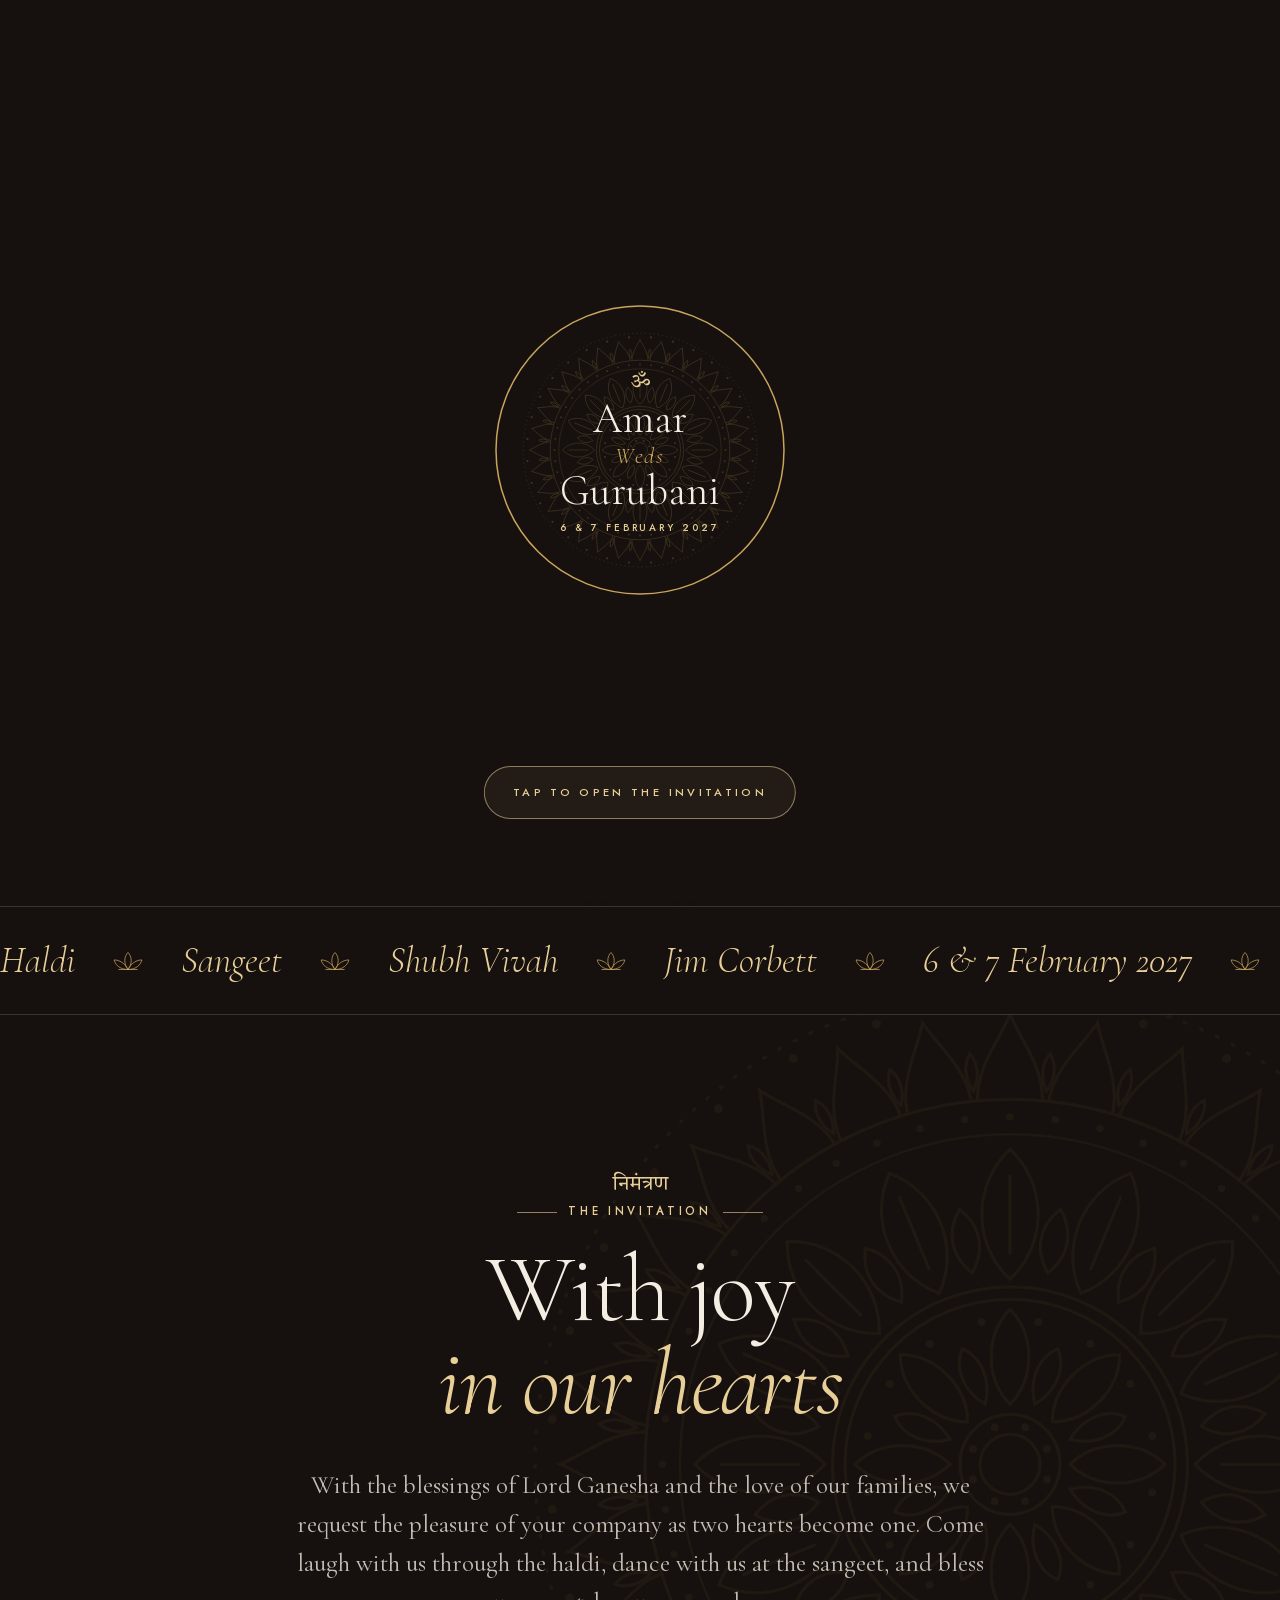
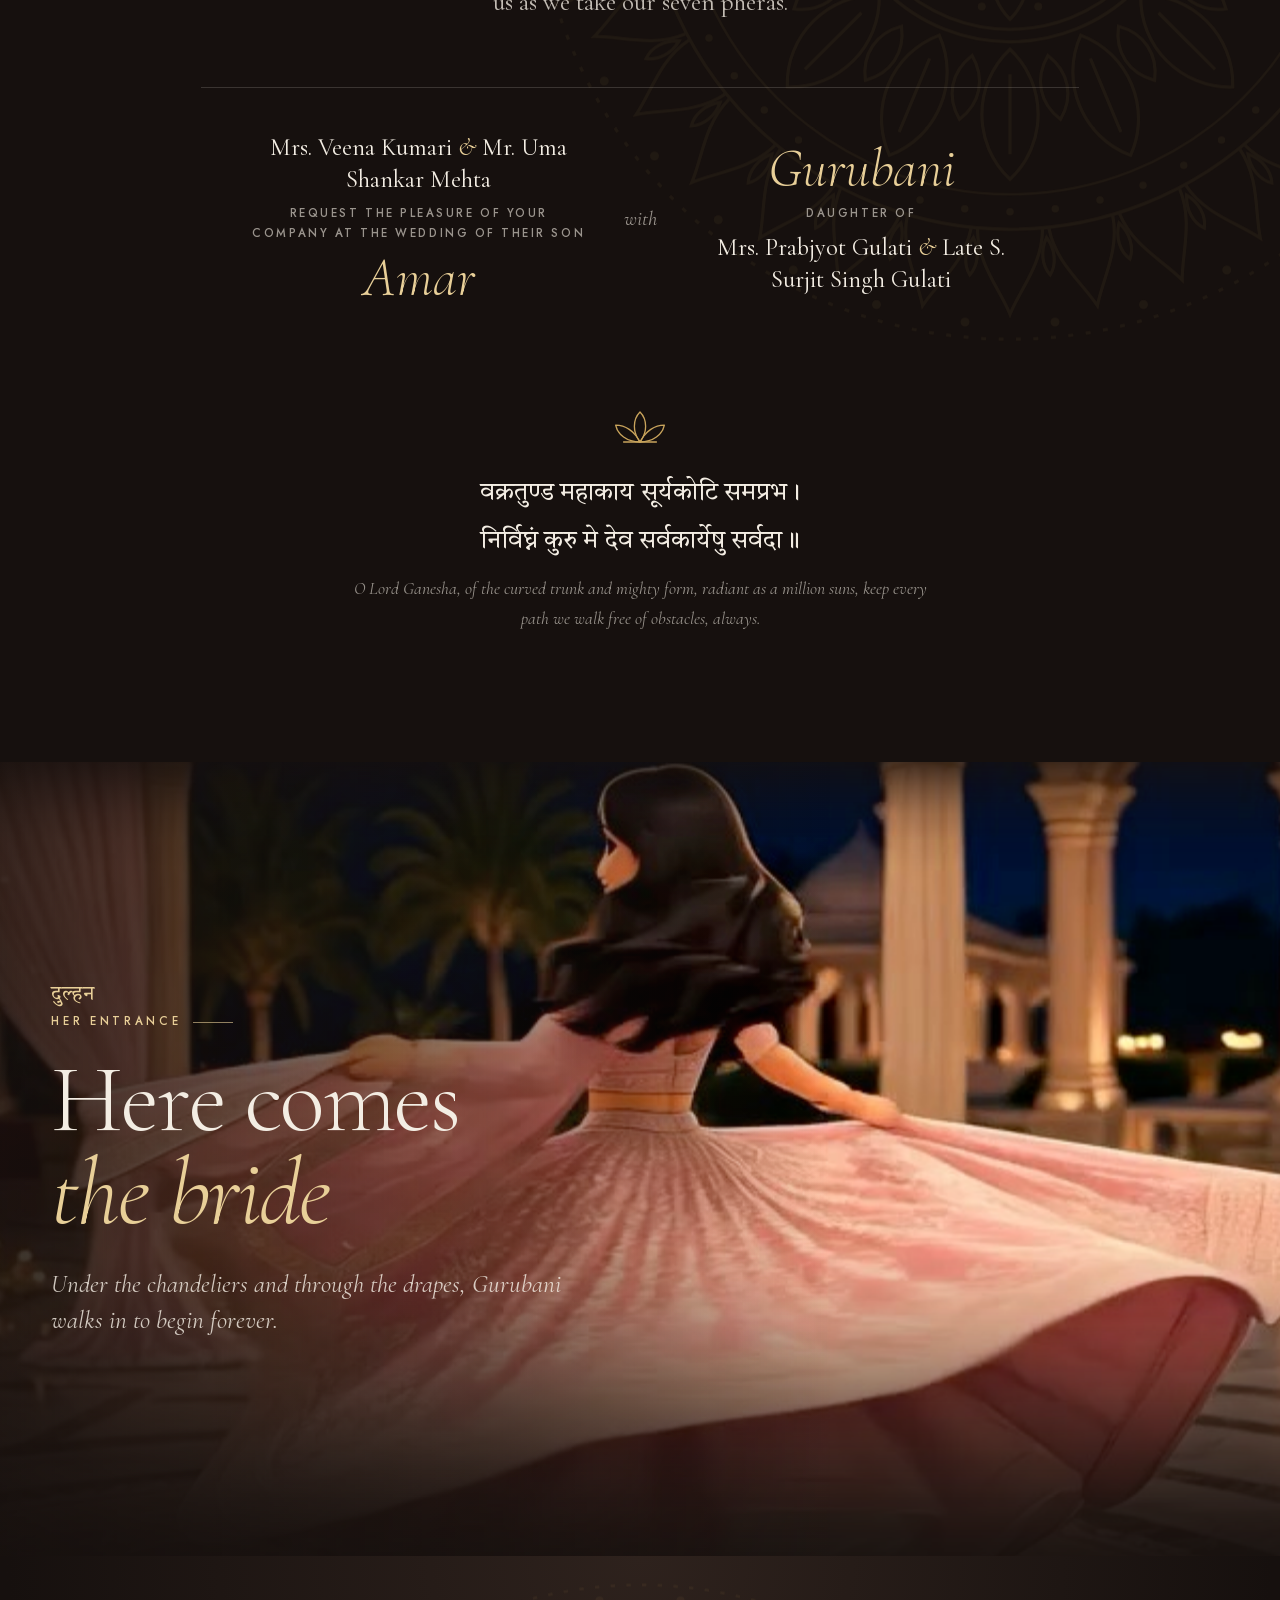
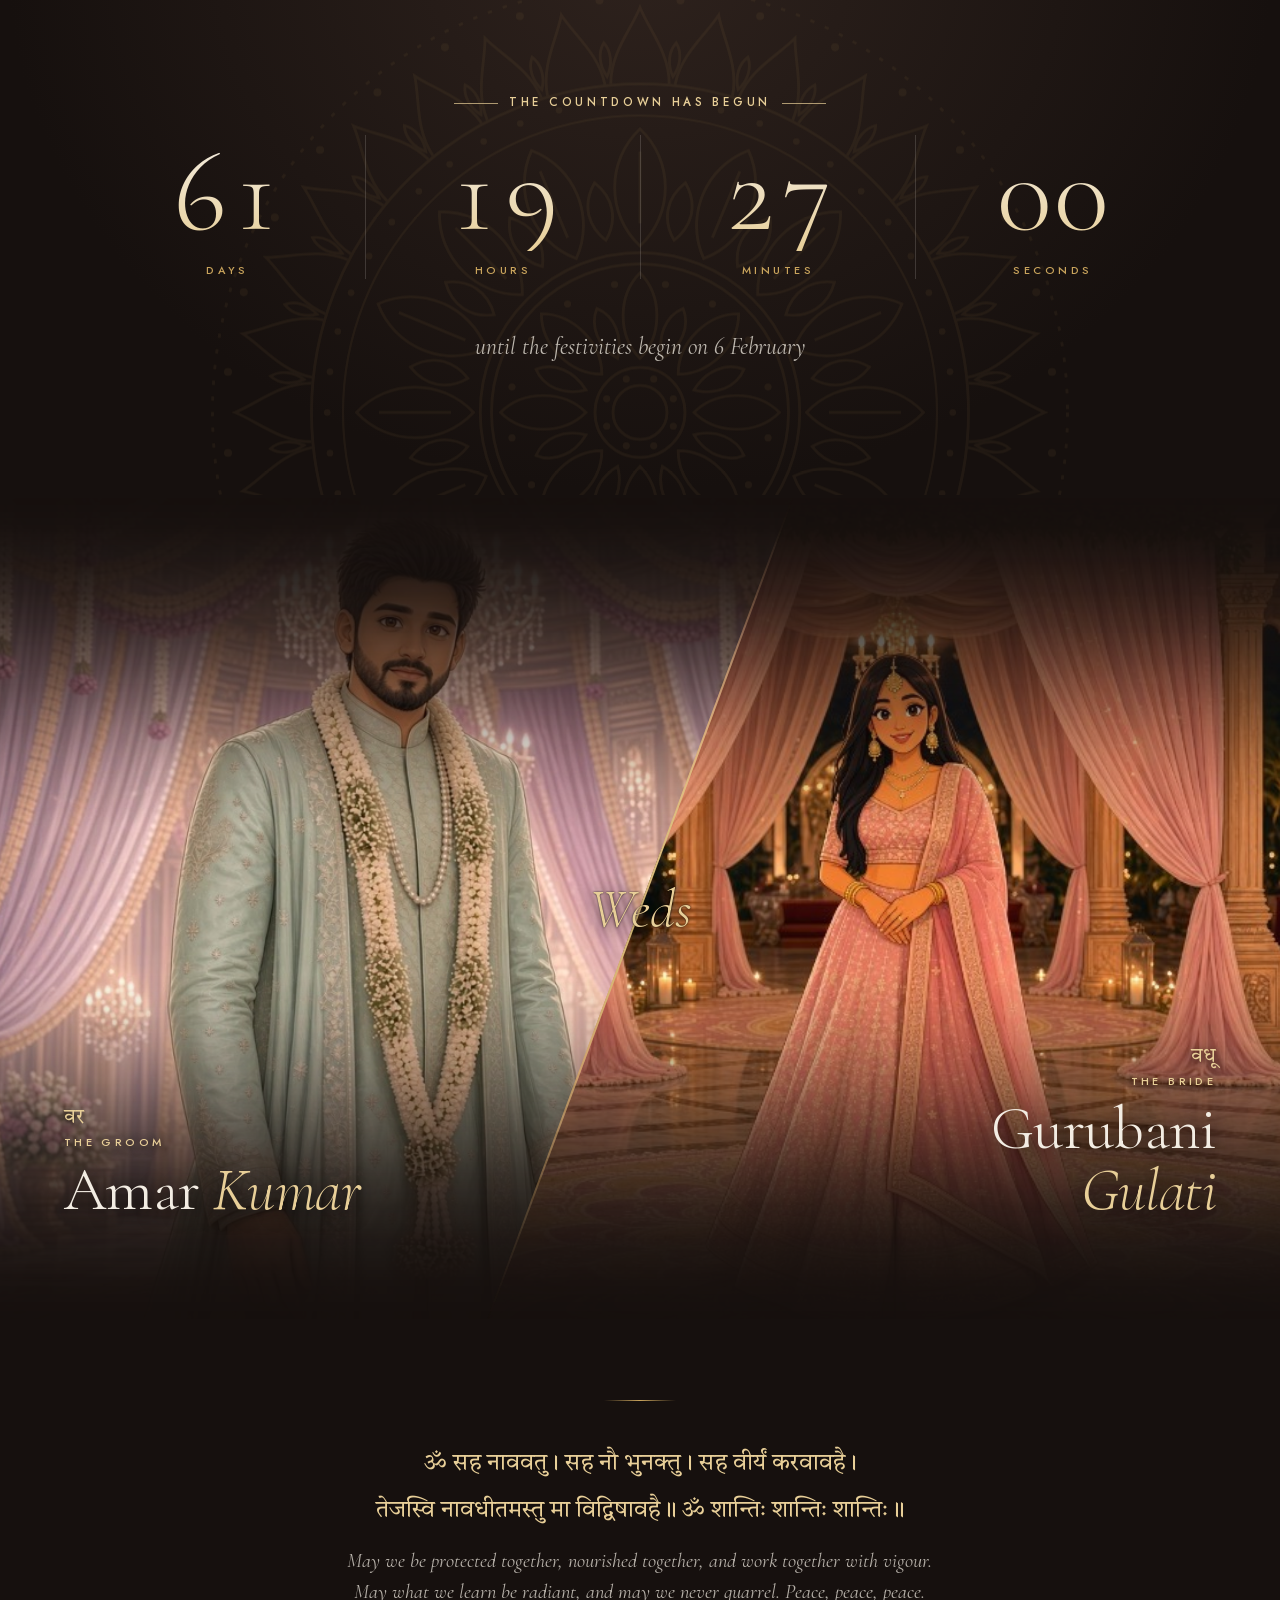
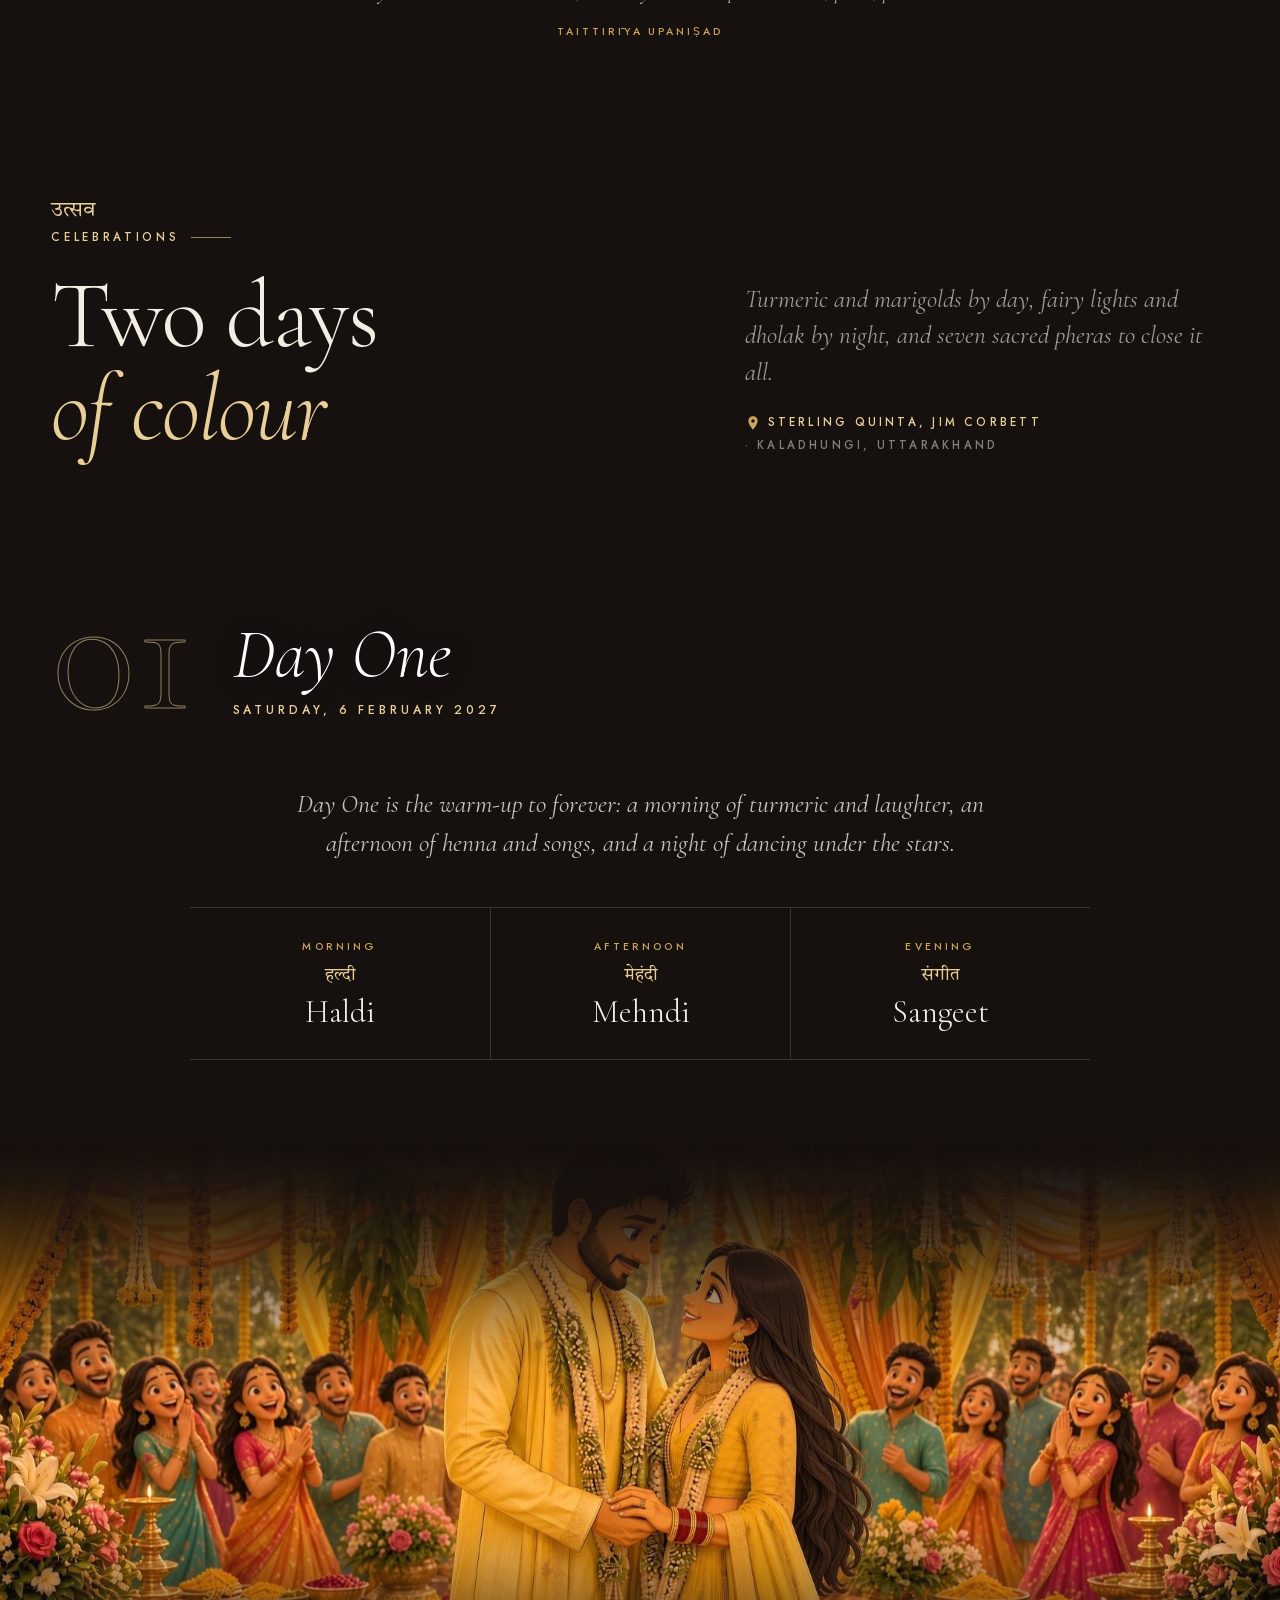
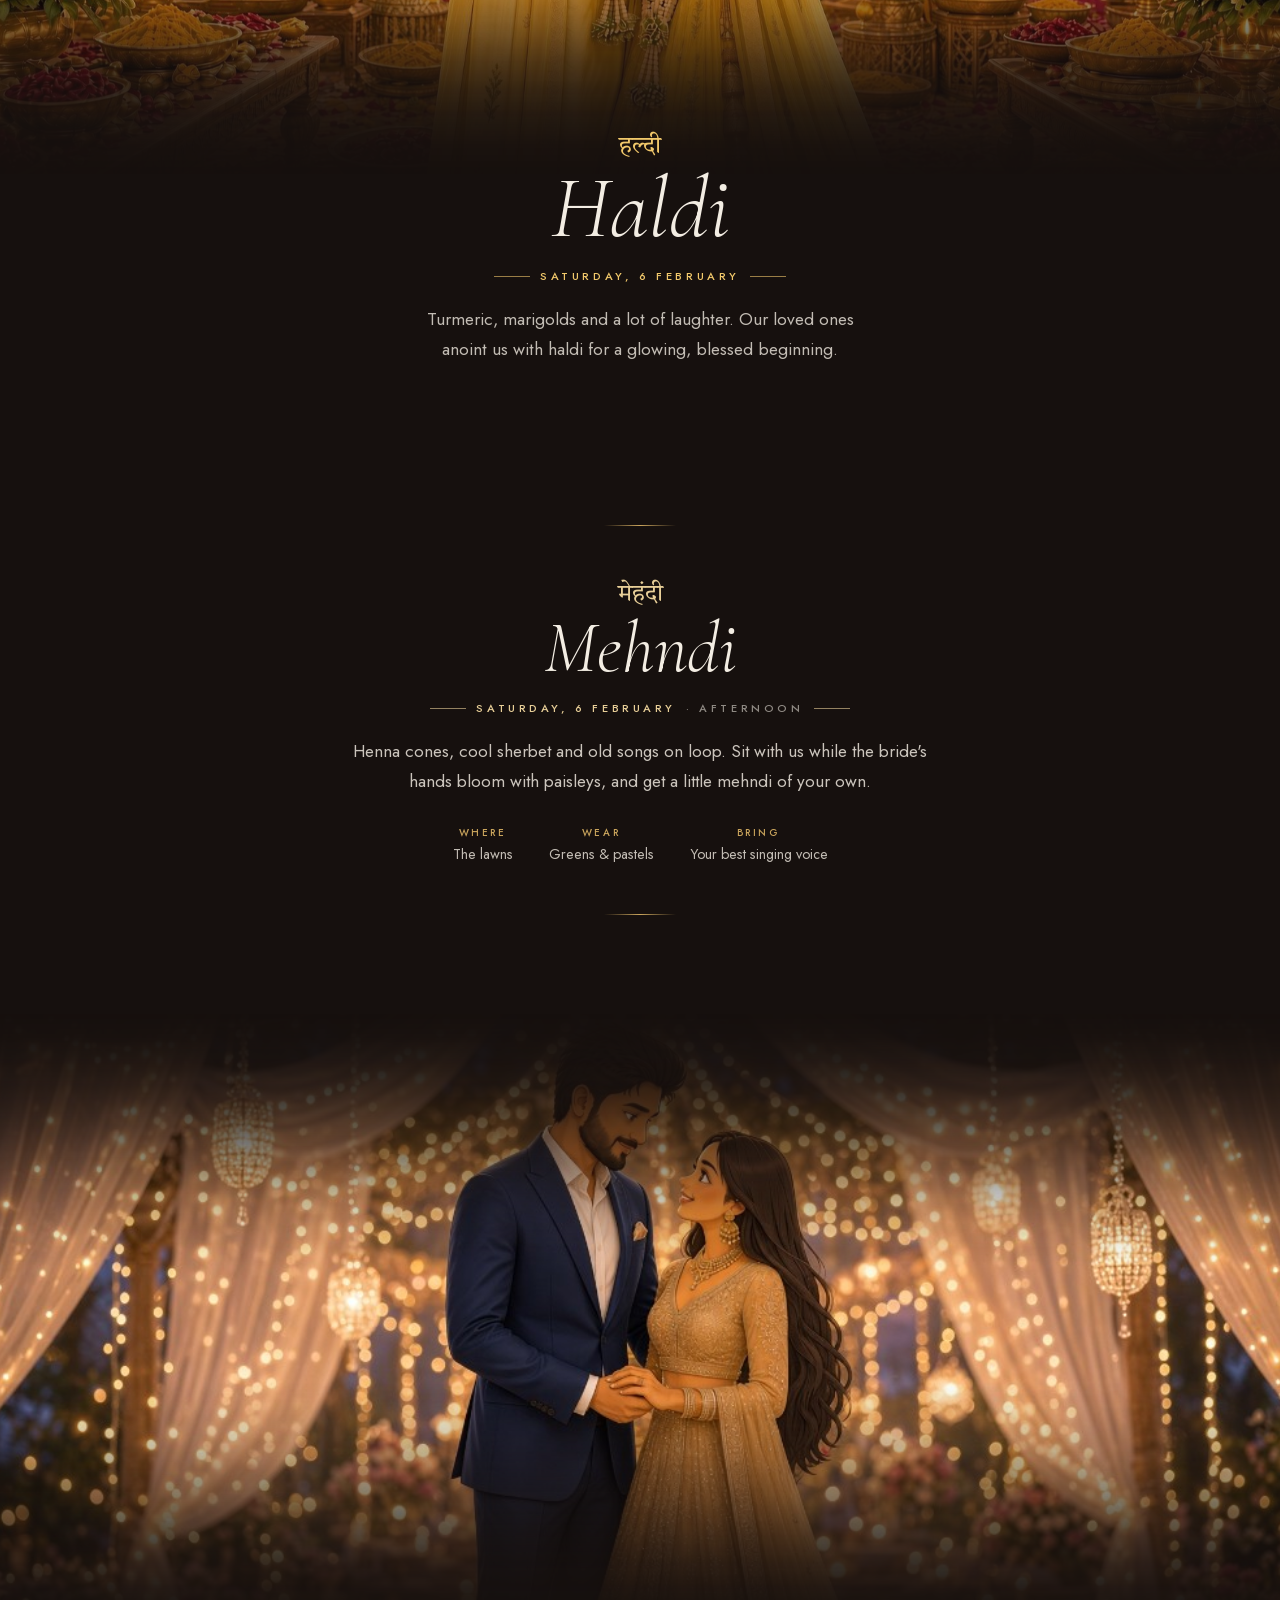
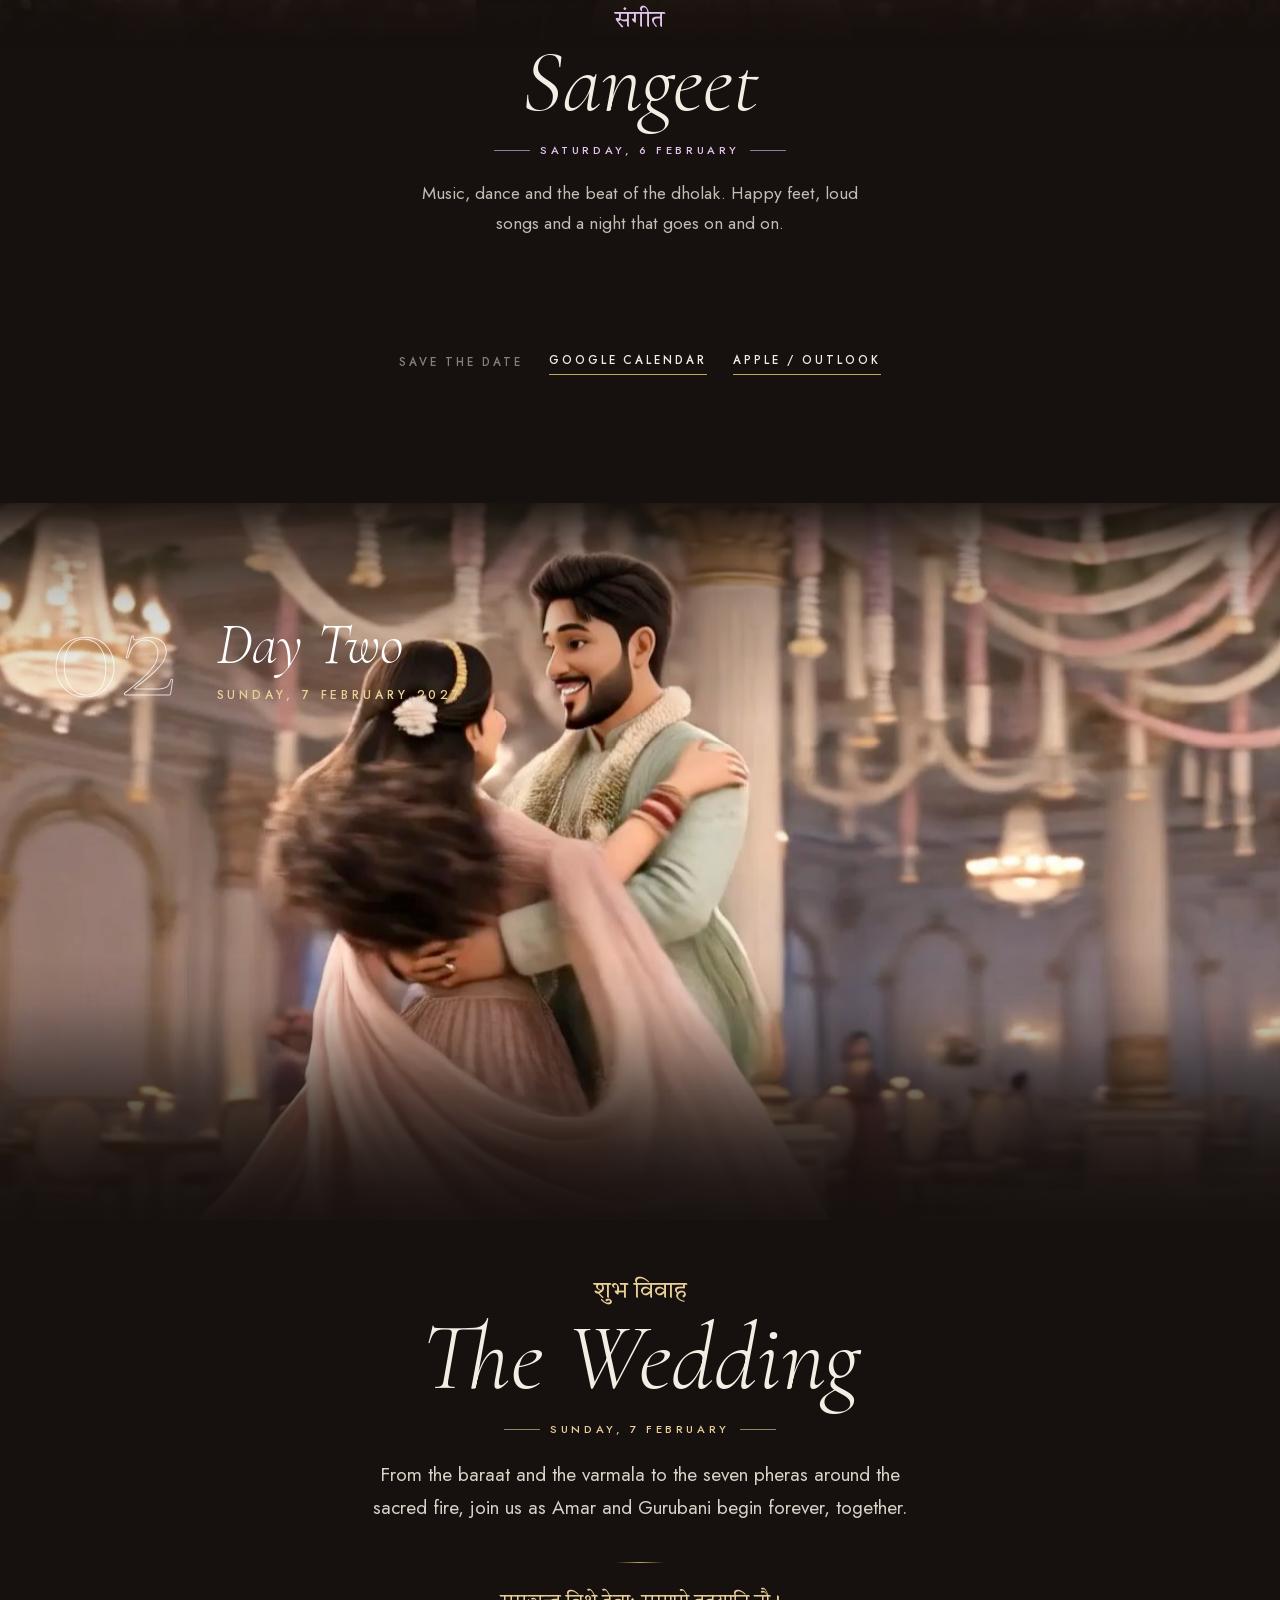
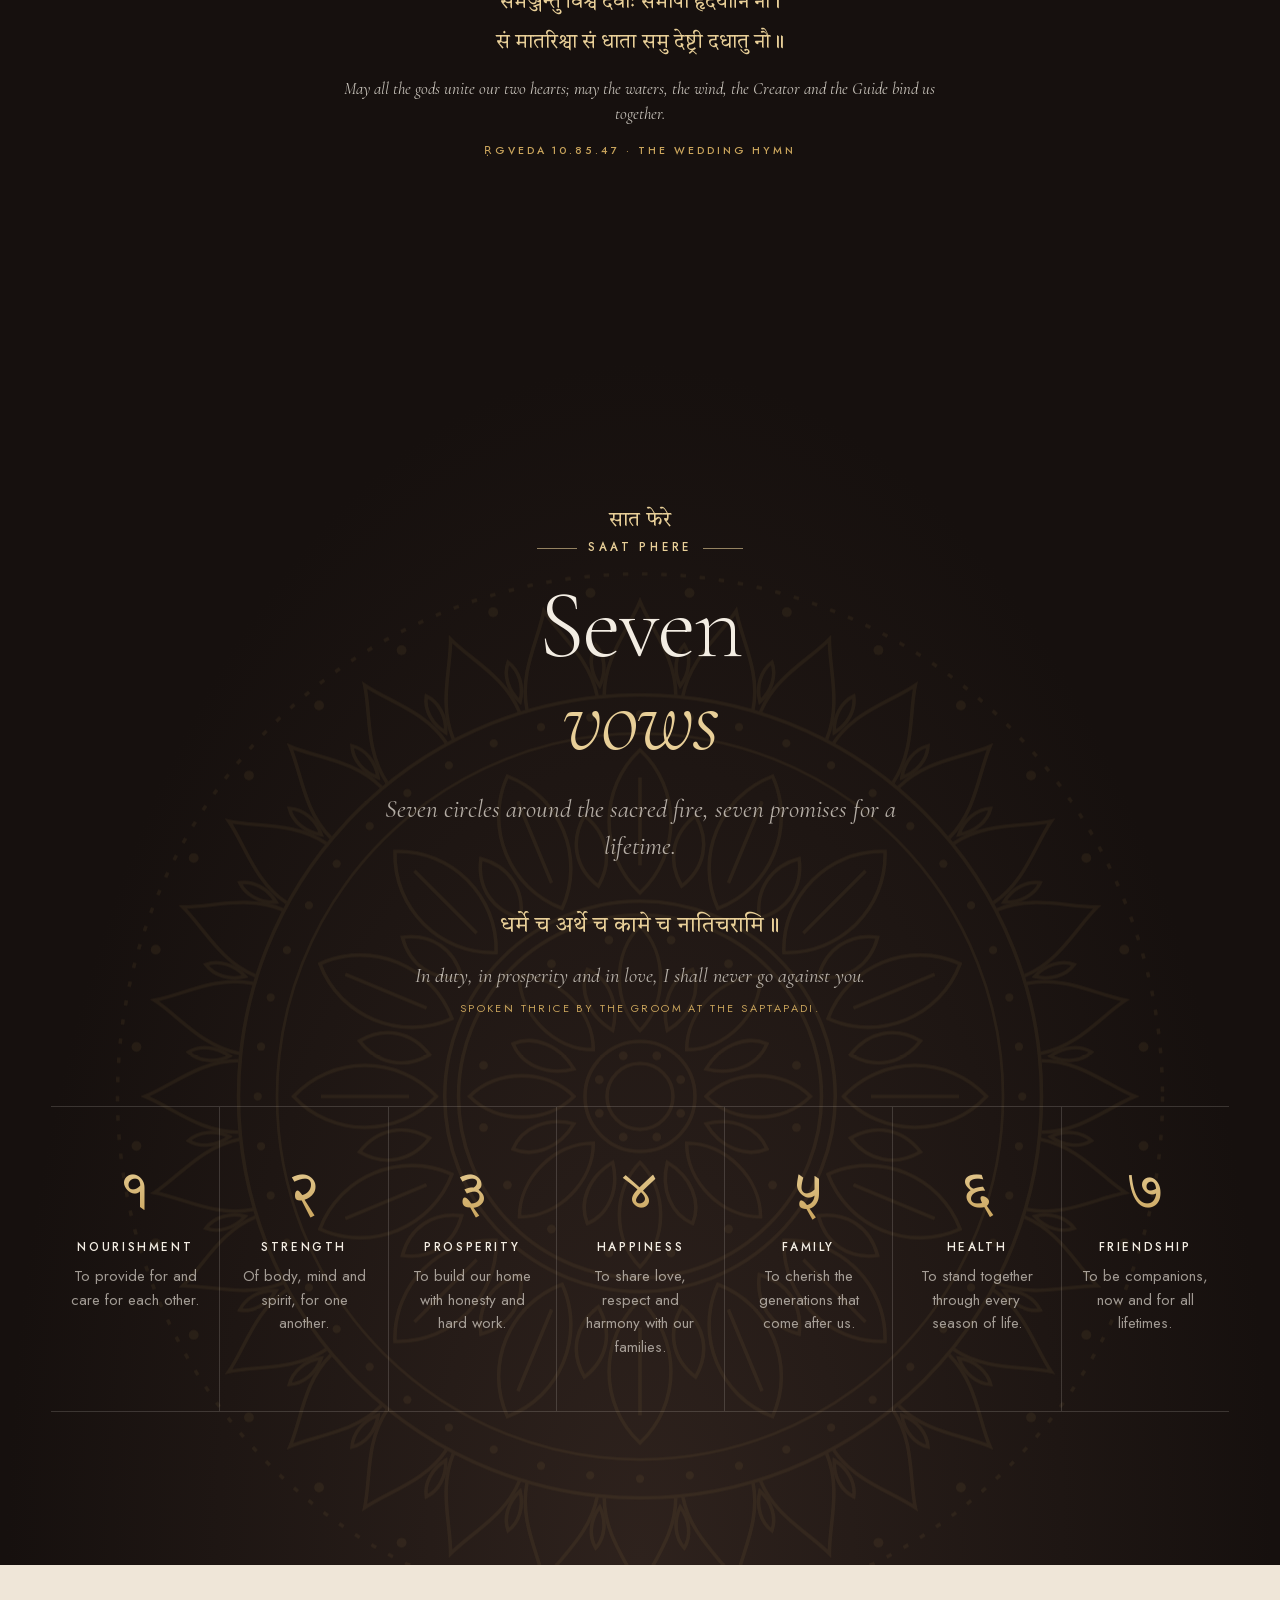
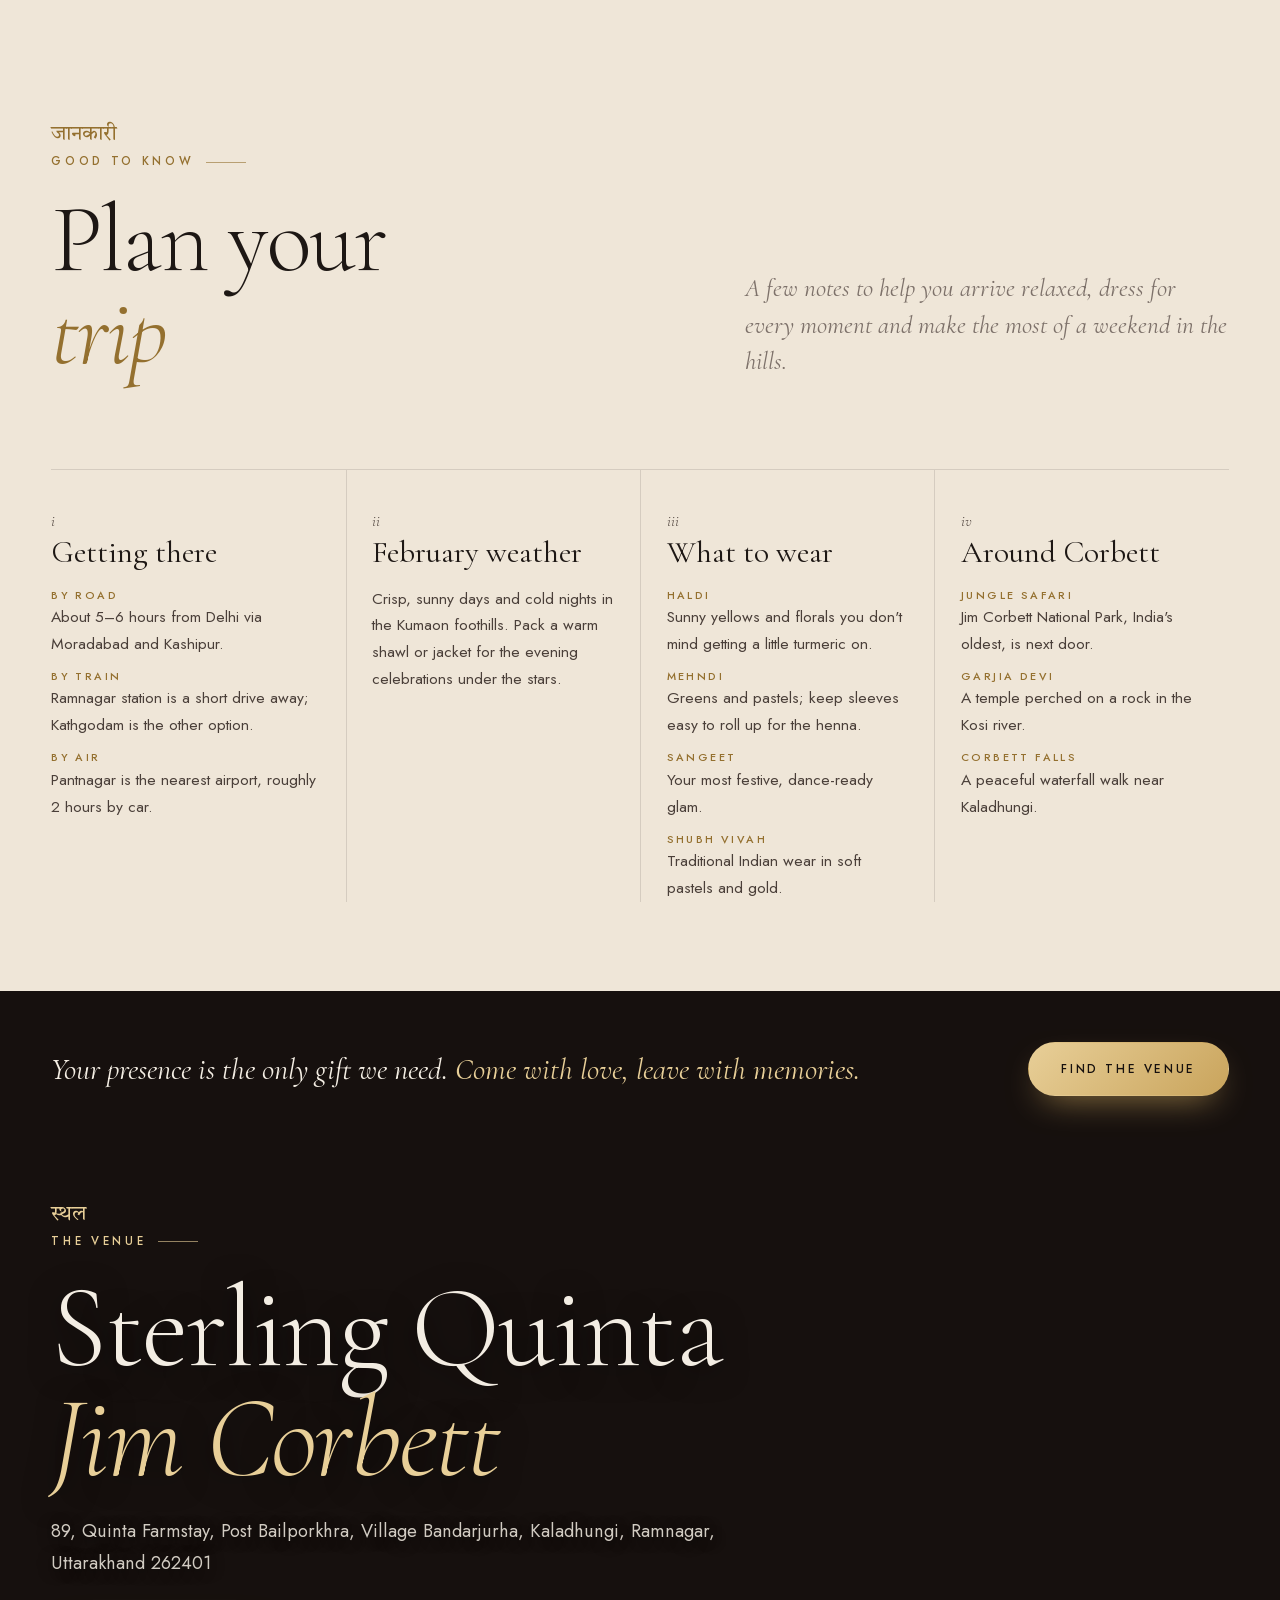
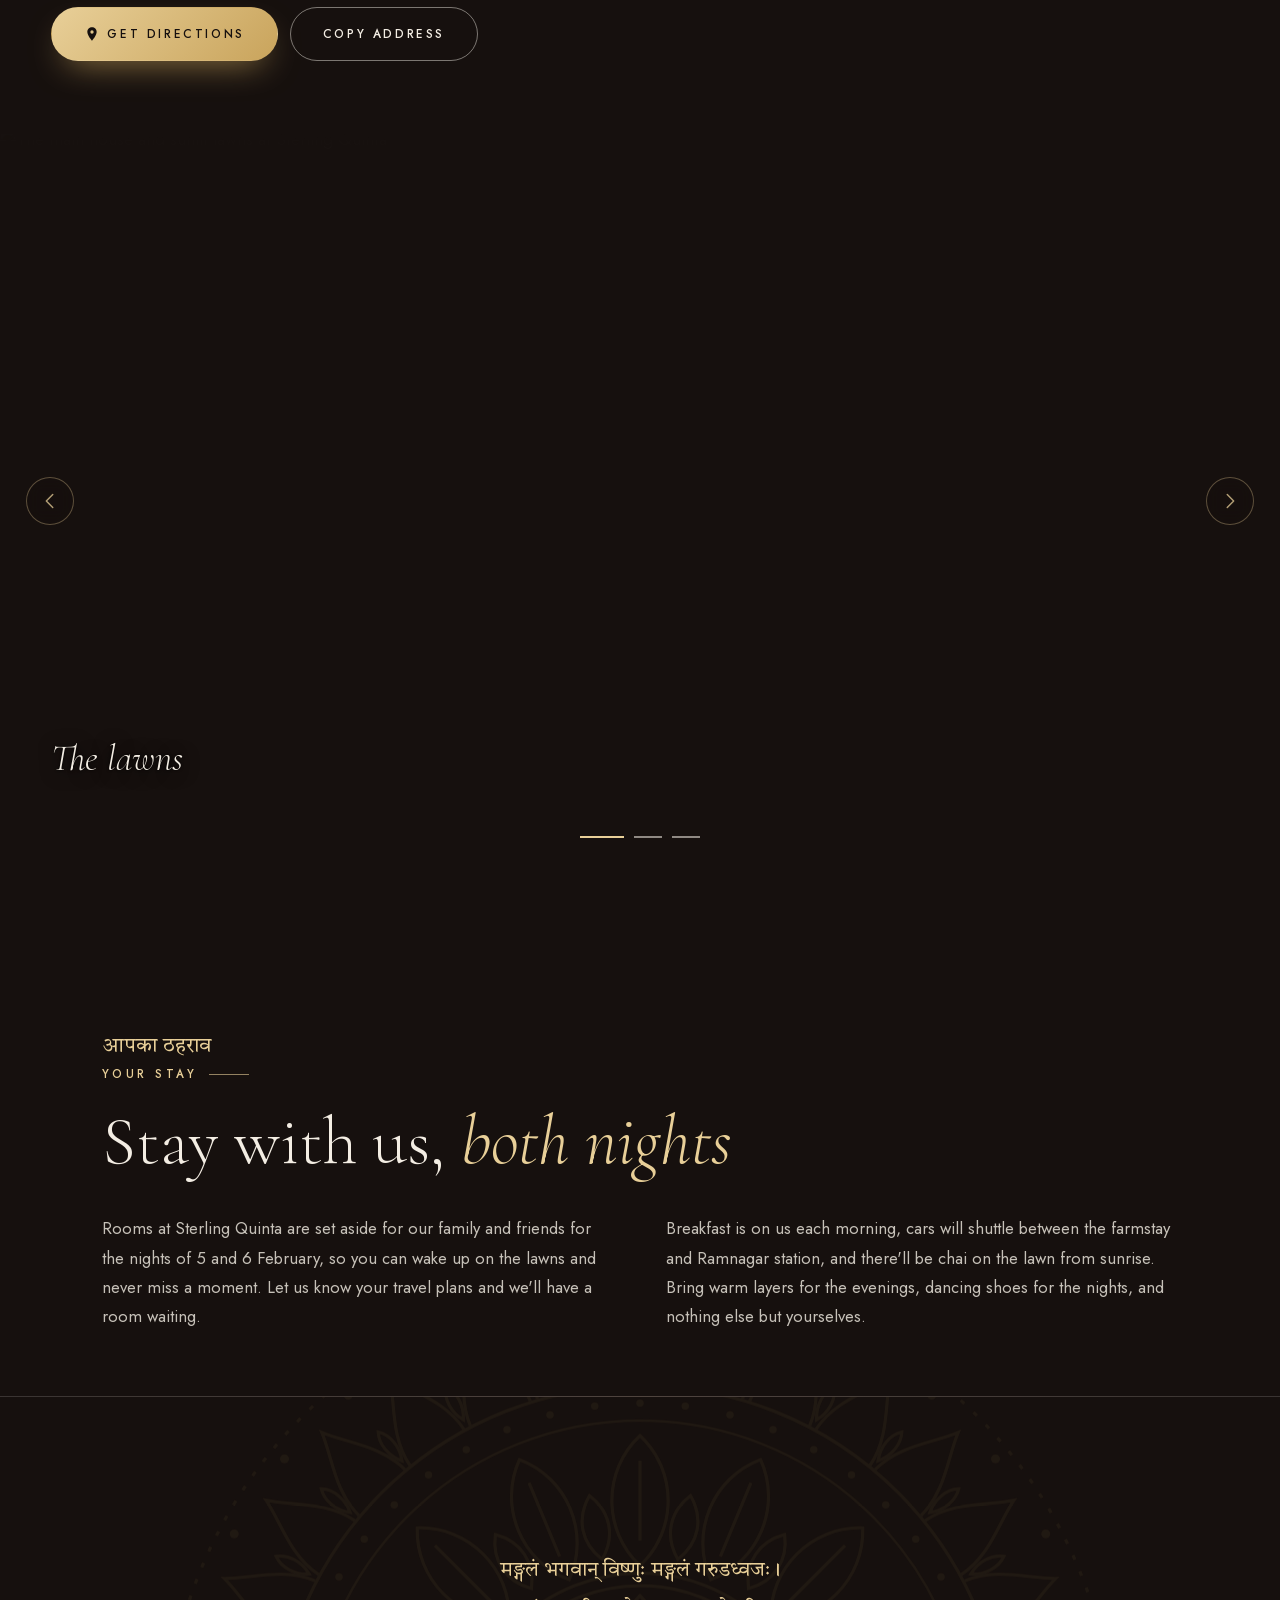
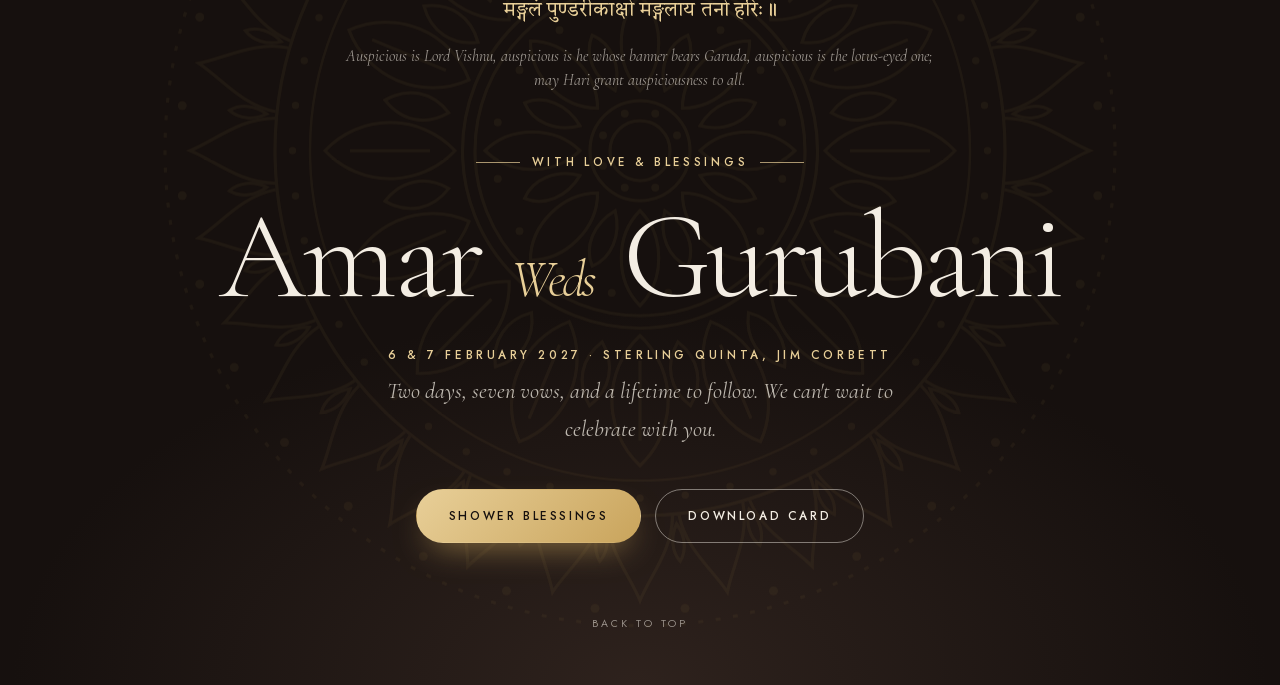
==== index.html @ 2f15348e "Hero on phones stacks the names with "Weds" centred between them. Co-Authored-By: Claude Fable 5.1 <" ====
<!doctype html>
<html lang="en">
<head>
  <meta charset="utf-8">
  <meta name="viewport" content="width=device-width, initial-scale=1, viewport-fit=cover">
  <title>Amar Weds Gurubani · Wedding Invitation</title>
  <meta name="description" content="Amar Kumar and Gurubani Gulati invite you to their wedding: Haldi &amp; Sangeet on 6 February and Shubh Vivah on 7 February 2027 at Sterling Quinta, Jim Corbett.">
  <meta name="theme-color" content="#16100e">
  <link rel="canonical" href="https://amarkumar.guru/">
  <link rel="icon" href="assets/img/favicon.svg?v=202610041944" type="image/svg+xml">
  <link rel="icon" href="assets/img/favicon-32.png?v=202610041944" sizes="32x32" type="image/png">
  <link rel="apple-touch-icon" href="assets/img/apple-touch-icon.png?v=202610041944">

  <meta property="og:type" content="website">
  <meta property="og:url" content="https://amarkumar.guru/">
  <meta property="og:title" content="Amar Weds Gurubani · 6 &amp; 7 February 2027">
  <meta property="og:description" content="Haldi &amp; Sangeet on 6 February, Shubh Vivah on 7 February, at Sterling Quinta, Jim Corbett. We would love to celebrate with you.">
  <meta property="og:image" content="https://amarkumar.guru/assets/img/og-invite.jpg">
  <meta property="og:image:width" content="1200">
  <meta property="og:image:height" content="630">
  <meta name="twitter:card" content="summary_large_image">

  <link rel="preload" href="assets/fonts/cormorant-garamond-latin.woff2?v=202610041944" as="font" type="font/woff2" crossorigin>
  <link rel="preload" href="assets/fonts/cormorant-garamond-italic-latin.woff2?v=202610041944" as="font" type="font/woff2" crossorigin>
  <link rel="preload" href="assets/fonts/jost-latin.woff2?v=202610041944" as="font" type="font/woff2" crossorigin>
  <link rel="stylesheet" href="assets/css/style.css?v=202610041944">
  <script>
    document.documentElement.classList.add('js');
    // play the opening screen once per visit
    try {
      if (sessionStorage.getItem('ag-intro')) document.documentElement.classList.add('no-intro'); else document.documentElement.classList.add('intro-open');
      sessionStorage.setItem('ag-intro', '1');
    } catch (e) {}
  </script>
  <script src="assets/js/main.js?v=202610041944" defer></script>
</head>
<body>

<svg class="sprite" aria-hidden="true" focusable="false">
  <defs>
    <symbol id="marigold" viewBox="-10 -10 20 20">
      <circle r="9.6" fill="currentColor"/>
      <circle r="8.6" fill="none" stroke="#000" stroke-opacity=".14" stroke-width="1.8" stroke-dasharray="1.3 1.5"/>
      <circle r="6.2" fill="none" stroke="#000" stroke-opacity=".12" stroke-width="1.5" stroke-dasharray="1.1 1.3"/>
      <circle r="3.8" fill="none" stroke="#fff" stroke-opacity=".28" stroke-width="1.2" stroke-dasharray=".9 1.1"/>
      <circle r="1.7" fill="#7a3d00" fill-opacity=".4"/>
    </symbol>
    <symbol id="leaf" viewBox="-10 0 20 40">
      <path d="M0 0C9 6 9 26 0 40C-9 26-9 6 0 0Z" fill="currentColor"/>
      <path d="M0 3V36" stroke="#fff" stroke-opacity=".35" stroke-width="1"/>
    </symbol>
    <symbol id="paisley" viewBox="0 0 120 170">
      <g fill="none" stroke="currentColor" stroke-width="1.2" stroke-linecap="round">
        <path d="M60 30C92 40 112 74 108 108C104 142 78 162 54 160C26 158 8 134 10 106C12 74 32 56 48 46C60 38 58 22 46 18C36 15 30 24 36 30"/>
        <path d="M58 52C82 62 96 86 92 110C88 134 70 146 54 144C34 142 22 126 24 106C26 84 40 70 52 62"/>
        <path d="M56 76C70 84 78 98 76 112C74 126 64 132 54 131C42 130 36 120 37 108C38 96 46 86 54 80"/>
      </g>
      <g fill="currentColor"><circle cx="56" cy="108" r="4"/><circle cx="18" cy="70" r="1.6"/><circle cx="102" cy="66" r="1.6"/><circle cx="114" cy="96" r="1.6"/><circle cx="6" cy="140" r="1.6"/><circle cx="96" cy="148" r="1.6"/></g>
    </symbol>
    <symbol id="lotus" viewBox="0 0 64 40">
      <g fill="none" stroke="currentColor" stroke-width="1.4" stroke-linejoin="round">
        <path d="M32 4C40 12 40 26 32 36C24 26 24 12 32 4Z"/>
        <path d="M32 36C38 24 48 18 58 18C56 28 46 36 32 36Z"/>
        <path d="M32 36C26 24 16 18 6 18C8 28 18 36 32 36Z"/>
        <path d="M14 36H50"/>
      </g>
    </symbol>
    <symbol id="mandala" viewBox="-200 -200 400 400">
  <defs>
  <path id="m-p1" d="M0-24C10-34 10-52 0-62C-10-52-10-34 0-24Z"/>
  <path id="m-p2" d="M0-26C6-34 6-44 0-50C-6-44-6-34 0-26Z"/>
  <path id="m-p3" d="M0-74C15-88 15-112 0-126C-15-112-15-88 0-74ZM0-84V-116"/>
  <path id="m-p4" d="M0-78C7-86 7-96 0-104C-7-96-7-86 0-78Z"/>
  <path id="m-p5" d="M-13-146C-13-160-4-170 0-180C4-170 13-160 13-146"/>
  <path id="m-p6" d="M0-150C3-155 3-161 0-165C-3-161-3-155 0-150Z"/>
  </defs>
  <g fill="none" stroke="currentColor" stroke-width="1.3">
    <circle r="12"/><circle r="20"/><circle r="66"/><circle r="71"/>
    <circle r="132" stroke-width="1"/><circle r="146"/><circle r="190" stroke-dasharray="2 5"/>
    <use href="#m-p1" transform="rotate(0)"/><use href="#m-p1" transform="rotate(45)"/><use href="#m-p1" transform="rotate(90)"/><use href="#m-p1" transform="rotate(135)"/><use href="#m-p1" transform="rotate(180)"/><use href="#m-p1" transform="rotate(225)"/><use href="#m-p1" transform="rotate(270)"/><use href="#m-p1" transform="rotate(315)"/><use href="#m-p2" transform="rotate(22.5)"/><use href="#m-p2" transform="rotate(67.5)"/><use href="#m-p2" transform="rotate(112.5)"/><use href="#m-p2" transform="rotate(157.5)"/><use href="#m-p2" transform="rotate(202.5)"/><use href="#m-p2" transform="rotate(247.5)"/><use href="#m-p2" transform="rotate(292.5)"/><use href="#m-p2" transform="rotate(337.5)"/><use href="#m-p3" transform="rotate(0)"/><use href="#m-p3" transform="rotate(22.5)"/><use href="#m-p3" transform="rotate(45)"/><use href="#m-p3" transform="rotate(67.5)"/><use href="#m-p3" transform="rotate(90)"/><use href="#m-p3" transform="rotate(112.5)"/><use href="#m-p3" transform="rotate(135)"/><use href="#m-p3" transform="rotate(157.5)"/><use href="#m-p3" transform="rotate(180)"/><use href="#m-p3" transform="rotate(202.5)"/><use href="#m-p3" transform="rotate(225)"/><use href="#m-p3" transform="rotate(247.5)"/><use href="#m-p3" transform="rotate(270)"/><use href="#m-p3" transform="rotate(292.5)"/><use href="#m-p3" transform="rotate(315)"/><use href="#m-p3" transform="rotate(337.5)"/><use href="#m-p4" transform="rotate(11.2)"/><use href="#m-p4" transform="rotate(33.8)"/><use href="#m-p4" transform="rotate(56.2)"/><use href="#m-p4" transform="rotate(78.8)"/><use href="#m-p4" transform="rotate(101.2)"/><use href="#m-p4" transform="rotate(123.8)"/><use href="#m-p4" transform="rotate(146.2)"/><use href="#m-p4" transform="rotate(168.8)"/><use href="#m-p4" transform="rotate(191.2)"/><use href="#m-p4" transform="rotate(213.8)"/><use href="#m-p4" transform="rotate(236.2)"/><use href="#m-p4" transform="rotate(258.8)"/><use href="#m-p4" transform="rotate(281.2)"/><use href="#m-p4" transform="rotate(303.8)"/><use href="#m-p4" transform="rotate(326.2)"/><use href="#m-p4" transform="rotate(348.8)"/>
    <use href="#m-p5" transform="rotate(0)"/><use href="#m-p5" transform="rotate(11.2)"/><use href="#m-p5" transform="rotate(22.5)"/><use href="#m-p5" transform="rotate(33.8)"/><use href="#m-p5" transform="rotate(45)"/><use href="#m-p5" transform="rotate(56.2)"/><use href="#m-p5" transform="rotate(67.5)"/><use href="#m-p5" transform="rotate(78.8)"/><use href="#m-p5" transform="rotate(90)"/><use href="#m-p5" transform="rotate(101.2)"/><use href="#m-p5" transform="rotate(112.5)"/><use href="#m-p5" transform="rotate(123.8)"/><use href="#m-p5" transform="rotate(135)"/><use href="#m-p5" transform="rotate(146.2)"/><use href="#m-p5" transform="rotate(157.5)"/><use href="#m-p5" transform="rotate(168.8)"/><use href="#m-p5" transform="rotate(180)"/><use href="#m-p5" transform="rotate(191.2)"/><use href="#m-p5" transform="rotate(202.5)"/><use href="#m-p5" transform="rotate(213.8)"/><use href="#m-p5" transform="rotate(225)"/><use href="#m-p5" transform="rotate(236.2)"/><use href="#m-p5" transform="rotate(247.5)"/><use href="#m-p5" transform="rotate(258.8)"/><use href="#m-p5" transform="rotate(270)"/><use href="#m-p5" transform="rotate(281.2)"/><use href="#m-p5" transform="rotate(292.5)"/><use href="#m-p5" transform="rotate(303.8)"/><use href="#m-p5" transform="rotate(315)"/><use href="#m-p5" transform="rotate(326.2)"/><use href="#m-p5" transform="rotate(337.5)"/><use href="#m-p5" transform="rotate(348.8)"/><use href="#m-p6" transform="rotate(5.6)"/><use href="#m-p6" transform="rotate(16.9)"/><use href="#m-p6" transform="rotate(28.1)"/><use href="#m-p6" transform="rotate(39.4)"/><use href="#m-p6" transform="rotate(50.6)"/><use href="#m-p6" transform="rotate(61.9)"/><use href="#m-p6" transform="rotate(73.1)"/><use href="#m-p6" transform="rotate(84.4)"/><use href="#m-p6" transform="rotate(95.6)"/><use href="#m-p6" transform="rotate(106.9)"/><use href="#m-p6" transform="rotate(118.1)"/><use href="#m-p6" transform="rotate(129.4)"/><use href="#m-p6" transform="rotate(140.6)"/><use href="#m-p6" transform="rotate(151.9)"/><use href="#m-p6" transform="rotate(163.1)"/><use href="#m-p6" transform="rotate(174.4)"/><use href="#m-p6" transform="rotate(185.6)"/><use href="#m-p6" transform="rotate(196.9)"/><use href="#m-p6" transform="rotate(208.1)"/><use href="#m-p6" transform="rotate(219.4)"/><use href="#m-p6" transform="rotate(230.6)"/><use href="#m-p6" transform="rotate(241.9)"/><use href="#m-p6" transform="rotate(253.1)"/><use href="#m-p6" transform="rotate(264.4)"/><use href="#m-p6" transform="rotate(275.6)"/><use href="#m-p6" transform="rotate(286.9)"/><use href="#m-p6" transform="rotate(298.1)"/><use href="#m-p6" transform="rotate(309.4)"/><use href="#m-p6" transform="rotate(320.6)"/><use href="#m-p6" transform="rotate(331.9)"/><use href="#m-p6" transform="rotate(343.1)"/><use href="#m-p6" transform="rotate(354.4)"/>
  </g>
  <g fill="currentColor"><circle cx="6.1" cy="-14.8" r="1.6"/><circle cx="14.8" cy="-6.1" r="1.6"/><circle cx="14.8" cy="6.1" r="1.6"/><circle cx="6.1" cy="14.8" r="1.6"/><circle cx="-6.1" cy="14.8" r="1.6"/><circle cx="-14.8" cy="6.1" r="1.6"/><circle cx="-14.8" cy="-6.1" r="1.6"/><circle cx="-6.1" cy="-14.8" r="1.6"/><circle cx="0" cy="-139" r="1.5"/><circle cx="18.1" cy="-137.8" r="1.5"/><circle cx="36" cy="-134.3" r="1.5"/><circle cx="53.2" cy="-128.4" r="1.5"/><circle cx="69.5" cy="-120.4" r="1.5"/><circle cx="84.6" cy="-110.3" r="1.5"/><circle cx="98.3" cy="-98.3" r="1.5"/><circle cx="110.3" cy="-84.6" r="1.5"/><circle cx="120.4" cy="-69.5" r="1.5"/><circle cx="128.4" cy="-53.2" r="1.5"/><circle cx="134.3" cy="-36" r="1.5"/><circle cx="137.8" cy="-18.1" r="1.5"/><circle cx="139" cy="-0" r="1.5"/><circle cx="137.8" cy="18.1" r="1.5"/><circle cx="134.3" cy="36" r="1.5"/><circle cx="128.4" cy="53.2" r="1.5"/><circle cx="120.4" cy="69.5" r="1.5"/><circle cx="110.3" cy="84.6" r="1.5"/><circle cx="98.3" cy="98.3" r="1.5"/><circle cx="84.6" cy="110.3" r="1.5"/><circle cx="69.5" cy="120.4" r="1.5"/><circle cx="53.2" cy="128.4" r="1.5"/><circle cx="36" cy="134.3" r="1.5"/><circle cx="18.1" cy="137.8" r="1.5"/><circle cx="0" cy="139" r="1.5"/><circle cx="-18.1" cy="137.8" r="1.5"/><circle cx="-36" cy="134.3" r="1.5"/><circle cx="-53.2" cy="128.4" r="1.5"/><circle cx="-69.5" cy="120.4" r="1.5"/><circle cx="-84.6" cy="110.3" r="1.5"/><circle cx="-98.3" cy="98.3" r="1.5"/><circle cx="-110.3" cy="84.6" r="1.5"/><circle cx="-120.4" cy="69.5" r="1.5"/><circle cx="-128.4" cy="53.2" r="1.5"/><circle cx="-134.3" cy="36" r="1.5"/><circle cx="-137.8" cy="18.1" r="1.5"/><circle cx="-139" cy="0" r="1.5"/><circle cx="-137.8" cy="-18.1" r="1.5"/><circle cx="-134.3" cy="-36" r="1.5"/><circle cx="-128.4" cy="-53.2" r="1.5"/><circle cx="-120.4" cy="-69.5" r="1.5"/><circle cx="-110.3" cy="-84.6" r="1.5"/><circle cx="-98.3" cy="-98.3" r="1.5"/><circle cx="-84.6" cy="-110.3" r="1.5"/><circle cx="-69.5" cy="-120.4" r="1.5"/><circle cx="-53.2" cy="-128.4" r="1.5"/><circle cx="-36" cy="-134.3" r="1.5"/><circle cx="-18.1" cy="-137.8" r="1.5"/><circle cx="18" cy="-183.1" r="1.8"/><circle cx="53.4" cy="-176.1" r="1.8"/><circle cx="86.7" cy="-162.3" r="1.8"/><circle cx="116.7" cy="-142.2" r="1.8"/><circle cx="142.2" cy="-116.7" r="1.8"/><circle cx="162.3" cy="-86.7" r="1.8"/><circle cx="176.1" cy="-53.4" r="1.8"/><circle cx="183.1" cy="-18" r="1.8"/><circle cx="183.1" cy="18" r="1.8"/><circle cx="176.1" cy="53.4" r="1.8"/><circle cx="162.3" cy="86.7" r="1.8"/><circle cx="142.2" cy="116.7" r="1.8"/><circle cx="116.7" cy="142.2" r="1.8"/><circle cx="86.7" cy="162.3" r="1.8"/><circle cx="53.4" cy="176.1" r="1.8"/><circle cx="18" cy="183.1" r="1.8"/><circle cx="-18" cy="183.1" r="1.8"/><circle cx="-53.4" cy="176.1" r="1.8"/><circle cx="-86.7" cy="162.3" r="1.8"/><circle cx="-116.7" cy="142.2" r="1.8"/><circle cx="-142.2" cy="116.7" r="1.8"/><circle cx="-162.3" cy="86.7" r="1.8"/><circle cx="-176.1" cy="53.4" r="1.8"/><circle cx="-183.1" cy="18" r="1.8"/><circle cx="-183.1" cy="-18" r="1.8"/><circle cx="-176.1" cy="-53.4" r="1.8"/><circle cx="-162.3" cy="-86.7" r="1.8"/><circle cx="-142.2" cy="-116.7" r="1.8"/><circle cx="-116.7" cy="-142.2" r="1.8"/><circle cx="-86.7" cy="-162.3" r="1.8"/><circle cx="-53.4" cy="-176.1" r="1.8"/><circle cx="-18" cy="-183.1" r="1.8"/><circle cx="11.3" cy="-56.9" r="1.6"/><circle cx="32.2" cy="-48.2" r="1.6"/><circle cx="48.2" cy="-32.2" r="1.6"/><circle cx="56.9" cy="-11.3" r="1.6"/><circle cx="56.9" cy="11.3" r="1.6"/><circle cx="48.2" cy="32.2" r="1.6"/><circle cx="32.2" cy="48.2" r="1.6"/><circle cx="11.3" cy="56.9" r="1.6"/><circle cx="-11.3" cy="56.9" r="1.6"/><circle cx="-32.2" cy="48.2" r="1.6"/><circle cx="-48.2" cy="32.2" r="1.6"/><circle cx="-56.9" cy="11.3" r="1.6"/><circle cx="-56.9" cy="-11.3" r="1.6"/><circle cx="-48.2" cy="-32.2" r="1.6"/><circle cx="-32.2" cy="-48.2" r="1.6"/><circle cx="-11.3" cy="-56.9" r="1.6"/></g>
</symbol>
  </defs>
</svg>

<div class="intro" data-intro role="dialog" aria-label="Open the invitation">
  <div class="intro__mark">
    <svg class="intro__ring" viewBox="0 0 200 200"><circle cx="100" cy="100" r="96"/></svg>
    <svg class="intro__mandala"><use href="#mandala"/></svg>
    <span class="intro__om" lang="hi">ॐ</span>
    <span class="intro__mono"><span>Amar</span><i>Weds</i><span>Gurubani</span></span>
    <span class="intro__date">6 &amp; 7 February 2027</span>
  </div>
  <button class="intro__open" type="button" data-intro-open>Tap to open the invitation</button>
</div>

<canvas class="petals" aria-hidden="true"></canvas>

<nav class="nav" aria-label="Sections">
  <a class="nav__mark" href="#top" aria-label="Back to top">A<span>Weds</span>G</a>
  <div class="nav__links">
    <a href="#invite">Invitation</a>
    <a href="#celebrations">Events</a>
    <a href="#guide">Guide</a>
    <a href="#venue">Venue</a>
  </div>
  <button class="music-toggle nav__music" type="button" data-music-toggle aria-pressed="false" aria-label="Play background music" hidden>
    <span class="music-toggle__bars" aria-hidden="true"><i></i><i></i><i></i><i></i></span>
    <span class="music-toggle__label">Music</span>
  </button>
</nav>

<header class="hero" id="top" data-host>
  <svg class="hero__mandala" data-speed="0.12" data-depth="8" aria-hidden="true"><use href="#mandala"/></svg>

  <div class="hero__content wrap" data-depth="-6">
    <p class="hero__label"><span lang="hi">निमंत्रण</span><span class="hero__label-en">Wedding Invitation</span></p>
    <p class="hero__invocation" lang="hi">॥ श्री गणेशाय नमः ॥</p>
    <h1 class="hero__names">
      <span class="hero__name">Amar</span>
      <span class="hero__amp">Weds</span>
      <span class="hero__name">Gurubani</span>
    </h1>
    <p class="hero__lede">You are invited to celebrate their wedding</p>
    <div class="hero__dates">
      <span><b>06</b> February <small>Haldi, Mehndi &amp; Sangeet</small></span>
      <i aria-hidden="true"></i>
      <span><b>07</b> February <small>Shubh Vivah</small></span>
    </div>
    <p class="hero__place">Sterling Quinta · Jim Corbett · 2027</p>
    <div class="hero__cta">
      <a class="btn btn--gold" href="#celebrations">See the celebrations</a>
      <a class="btn btn--line" href="#venue">Venue &amp; map</a>
    </div>
  </div>

</header>

<div class="marquee" aria-hidden="true">
  <div class="marquee__track">
    <span>Haldi</span><svg><use href="#lotus"/></svg><span>Sangeet</span><svg><use href="#lotus"/></svg><span>Shubh Vivah</span><svg><use href="#lotus"/></svg><span>Jim Corbett</span><svg><use href="#lotus"/></svg><span>6 &amp; 7 February 2027</span><svg><use href="#lotus"/></svg>
    <span>Haldi</span><svg><use href="#lotus"/></svg><span>Sangeet</span><svg><use href="#lotus"/></svg><span>Shubh Vivah</span><svg><use href="#lotus"/></svg><span>Jim Corbett</span><svg><use href="#lotus"/></svg><span>6 &amp; 7 February 2027</span><svg><use href="#lotus"/></svg>
  </div>
</div>

<main>

  <section class="invite" id="invite" data-host>
    <svg class="float float--mandala" data-speed="0.15" aria-hidden="true"><use href="#mandala"/></svg>

    <div class="wrap invite__head">
      <p class="eyebrow reveal eyebrow--stack"><span lang="hi">निमंत्रण</span><span class="eyebrow__en">The Invitation</span></p>
      <h2 class="display reveal">With joy <em>in our hearts</em></h2>
      <p class="invite__text reveal">With the blessings of Lord Ganesha and the love of our families, we request the pleasure of your company as two hearts become one. Come laugh with us through the haldi, dance with us at the sangeet, and bless us as we take our seven pheras.</p>
      <div class="parents reveal">
        <div class="parents__side">
          <p class="parents__names">Mrs. Veena Kumari <span>&amp;</span> Mr. Uma Shankar Mehta</p>
          <p class="parents__rel">request the pleasure of your company at the wedding of their son</p>
          <p class="parents__child">Amar</p>
        </div>
        <p class="parents__with">with</p>
        <div class="parents__side">
          <p class="parents__child">Gurubani</p>
          <p class="parents__rel">daughter of</p>
          <p class="parents__names">Mrs. Prabjyot Gulati <span>&amp;</span> Late S. Surjit Singh Gulati</p>
        </div>
      </div>
    </div>

    <div class="wrap">
      <blockquote class="shloka reveal">
        <svg class="shloka__lotus" aria-hidden="true"><use href="#lotus"/></svg>
        <p class="shloka__text" lang="hi">वक्रतुण्ड महाकाय सूर्यकोटि समप्रभ।<br>निर्विघ्नं कुरु मे देव सर्वकार्येषु सर्वदा॥</p>
        <p class="shloka__meaning">O Lord Ganesha, of the curved trunk and mighty form, radiant as a million suns, keep every path we walk free of obstacles, always.</p>
      </blockquote>
    </div>
  </section>

  <section class="entrance" aria-labelledby="entrance-title" data-host>
    <div class="entrance__media" data-speed="0.05" aria-hidden="true">
      <video class="cine" autoplay muted loop playsinline preload="auto" poster="assets/img/bride-entrance-poster.jpg?v=202610041944">
        <source src="assets/video/bride-entrance.mp4?v=202610041944" type="video/mp4">
      </video>
    </div>
    <div class="wrap entrance__copy reveal">
      <p class="eyebrow eyebrow--light eyebrow--stack"><span lang="hi">दुल्हन</span><span class="eyebrow__en">Her Entrance</span></p>
      <h2 class="display display--light" id="entrance-title">Here comes <em>the bride</em></h2>
      <p class="entrance__text">Under the chandeliers and through the drapes, Gurubani walks in to begin forever.</p>
    </div>
  </section>

  <section class="countdown" aria-labelledby="countdown-title" data-host>
    <svg class="countdown__mandala" data-speed="0.3" aria-hidden="true"><use href="#mandala"/></svg>
    <div class="wrap">
      <p class="eyebrow eyebrow--light" id="countdown-title">The countdown has begun</p>
      <div class="countdown__clock" data-countdown="2027-02-06T00:00:00+05:30" data-ends="2027-02-08T00:00:00+05:30">
        <div class="unit"><span class="unit__num" data-unit="days">--</span><span class="unit__label">Days</span></div>
        <div class="unit"><span class="unit__num" data-unit="hours">--</span><span class="unit__label">Hours</span></div>
        <div class="unit"><span class="unit__num" data-unit="minutes">--</span><span class="unit__label">Minutes</span></div>
        <div class="unit"><span class="unit__num" data-unit="seconds">--</span><span class="unit__label">Seconds</span></div>
      </div>
      <p class="countdown__note" data-countdown-note>until the festivities begin on 6 February</p>
    </div>
  </section>

  <section class="couple-sec" aria-label="The couple" data-host>
    <div class="wrap">
      <div class="pair pair--diag">
      <figure class="pair__side pair__side--groom reveal">
        <img src="assets/img/groom.jpg?v=202610041944" alt="Amar Kumar, the groom, in a sage sherwani and jasmine garland" loading="lazy" decoding="async">
        <figcaption class="pair__caption">
          <span class="pair__role pair__role--stack"><span lang="hi">वर</span><span>The Groom</span></span>
          <span class="pair__name">Amar <em>Kumar</em></span>
        </figcaption>
      </figure>

      <svg class="pair__line" viewBox="0 0 100 100" preserveAspectRatio="none" aria-hidden="true"><line x1="62" y1="0" x2="38" y2="100" stroke="url(#pair-gold)" stroke-width="0.25" vector-effect="non-scaling-stroke" style="stroke-width:2px"/><defs><linearGradient id="pair-gold" x1="0" y1="0" x2="0" y2="1"><stop offset="0" stop-color="#e8cf98"/><stop offset="1" stop-color="#c9a45c"/></linearGradient></defs></svg>
      <div class="pair__amp reveal" aria-hidden="true">
        <span>Weds</span>
        <svg><use href="#lotus"/></svg>
      </div>

      <figure class="pair__side pair__side--bride reveal">
        <img src="assets/img/bride.jpg?v=202610041944" alt="Gurubani Gulati, the bride, in a blush pink lehenga" loading="lazy" decoding="async">
        <figcaption class="pair__caption">
          <span class="pair__role pair__role--stack"><span lang="hi">वधू</span><span>The Bride</span></span>
          <span class="pair__name">Gurubani <em>Gulati</em></span>
        </figcaption>
      </figure>
      </div>
      <blockquote class="verse reveal">
        <p class="verse__text" lang="sa">ॐ सह नाववतु। सह नौ भुनक्तु। सह वीर्यं करवावहै।<br>तेजस्वि नावधीतमस्तु मा विद्विषावहै॥ ॐ शान्तिः शान्तिः शान्तिः॥</p>
        <p class="verse__meaning">May we be protected together, nourished together, and work together with vigour. May what we learn be radiant, and may we never quarrel. Peace, peace, peace.</p>
        <p class="verse__source">Taittirīya Upaniṣad</p>
      </blockquote>
    </div>
  </section>

  <section class="celebrations" id="celebrations" aria-labelledby="celebrations-title">
    <div class="wrap section-head section-head--split reveal">
      <div>
        <p class="eyebrow eyebrow--stack"><span lang="hi">उत्सव</span><span class="eyebrow__en">Celebrations</span></p>
        <h2 class="display" id="celebrations-title">Two days <em>of colour</em></h2>
      </div>
      <div>
        <p class="section-head__lede">Turmeric and marigolds by day, fairy lights and dholak by night, and seven sacred pheras to close it all.</p>
        <p class="section-head__where"><svg viewBox="0 0 24 24" aria-hidden="true"><path fill="currentColor" d="M12 2C8.1 2 5 5.1 5 9c0 5.2 7 13 7 13s7-7.8 7-13c0-3.9-3.1-7-7-7Zm0 9.5A2.5 2.5 0 1 1 12 6.5a2.5 2.5 0 0 1 0 5Z"/></svg>Sterling Quinta, Jim Corbett <span>· Kaladhungi, Uttarakhand</span></p>
      </div>
    </div>

    <article class="day day--one">
      <div class="band band--plain">
        <div class="band__label wrap reveal">
          <p class="band__num">01</p>
          <div>
            <p class="band__kicker">Day One</p>
            <h3 class="band__date"><time datetime="2027-02-06">Saturday, 6 February 2027</time></h3>
          </div>
        </div>
      </div>
      <div class="wrap dayintro reveal">
        <p class="dayintro__text">Day One is the warm-up to forever: a morning of turmeric and laughter, an afternoon of henna and songs, and a night of dancing under the stars.</p>
        <ol class="flow">
          <li><span class="flow__when">Morning</span><span class="flow__what" lang="hi">हल्दी</span><span class="flow__name">Haldi</span></li>
          <li><span class="flow__when">Afternoon</span><span class="flow__what" lang="hi">मेहंदी</span><span class="flow__name">Mehndi</span></li>
          <li><span class="flow__when">Evening</span><span class="flow__what" lang="hi">संगीत</span><span class="flow__name">Sangeet</span></li>
        </ol>
      </div>
      <div class="wrap events">
        <div class="event event--haldi reveal">
          <div class="event__media">
            <img src="assets/img/haldi.jpg?v=202610041944" alt="Haldi ceremony — turmeric, marigolds and laughter" loading="lazy" decoding="async">
          </div>
          <p class="event__hindi" lang="hi">हल्दी</p>
          <h4 class="event__name">Haldi</h4>
          <p class="event__date">Saturday, 6 February</p>
          <p class="event__text">Turmeric, marigolds and a lot of laughter. Our loved ones anoint us with haldi for a glowing, blessed beginning.</p>
        </div>
        <div class="interlude reveal">
          <p class="event__hindi" lang="hi">मेहंदी</p>
          <h4 class="interlude__name">Mehndi</h4>
          <p class="event__date">Saturday, 6 February <span>· Afternoon</span></p>
          <p class="interlude__text">Henna cones, cool sherbet and old songs on loop. Sit with us while the bride's hands bloom with paisleys, and get a little mehndi of your own.</p>
          <ul class="interlude__facts">
            <li><b>Where</b>The lawns</li>
            <li><b>Wear</b>Greens &amp; pastels</li>
            <li><b>Bring</b>Your best singing voice</li>
          </ul>
        </div>
        <div class="event event--sangeet event--flip reveal">
          <div class="event__media">
            <img src="assets/img/sangeet.jpg?v=202610041944" alt="Sangeet night — music, dance and celebration" loading="lazy" decoding="async">
          </div>
          <p class="event__hindi" lang="hi">संगीत</p>
          <h4 class="event__name">Sangeet</h4>
          <p class="event__date">Saturday, 6 February</p>
          <p class="event__text">Music, dance and the beat of the dholak. Happy feet, loud songs and a night that goes on and on.</p>
        </div>
      </div>
      <p class="save reveal">
        <span>Save the date</span>
        <a class="save__link" href="https://calendar.google.com/calendar/render?action=TEMPLATE&amp;text=Haldi%20%26%20Sangeet%20-%20Amar%20Weds%20Gurubani&amp;dates=20270206/20270207&amp;details=Haldi%20and%20Sangeet%20celebrations%20for%20the%20wedding%20of%20Amar%20Kumar%20and%20Gurubani%20Gulati.%20https%3A//amarkumar.guru/&amp;location=Sterling%20Quinta%20Jim%20Corbett%2C%2089%20Quinta%20Farmstay%2C%20Post%20Bailporkhra%2C%20Village%20Bandarjurha%2C%20Kaladhungi%2C%20Ramnagar%2C%20Uttarakhand%20262401" target="_blank" rel="noopener">Google Calendar</a>
        <a class="save__link" href="assets/cal/haldi-sangeet.ics?v=202610041944" download>Apple / Outlook</a>
      </p>
    </article>

    <article class="day day--two">
      <div class="finale" data-host>
        <div class="finale__media" data-speed="0.05" aria-hidden="true">
          <video class="cine" autoplay muted loop playsinline preload="auto" poster="assets/img/couple-poster.jpg?v=202610041944">
            <source src="assets/video/couple.mp4?v=202610041944" type="video/mp4">
          </video>
        </div>
        <div class="wrap finale__top reveal">
          <p class="band__num">02</p>
          <div>
            <p class="band__kicker">Day Two</p>
            <h3 class="band__date"><time datetime="2027-02-07">Sunday, 7 February 2027</time></h3>
          </div>
        </div>
      </div>
      <div class="wrap finale__copy finale__copy--below reveal">
          <p class="event__hindi" lang="hi">शुभ विवाह</p>
          <h4 class="event__name">The Wedding</h4>
          <p class="event__date">Sunday, 7 February</p>
          <p class="event__text">From the baraat and the varmala to the seven pheras around the sacred fire, join us as Amar and Gurubani begin forever, together.</p>
          <blockquote class="verse verse--light">
            <p class="verse__text" lang="sa">समञ्जन्तु विश्वे देवाः समापो हृदयानि नौ।<br>सं मातरिश्वा सं धाता समु देष्ट्री दधातु नौ॥</p>
            <p class="verse__meaning">May all the gods unite our two hearts; may the waters, the wind, the Creator and the Guide bind us together.</p>
            <p class="verse__source">Ṛgveda 10.85.47 · the wedding hymn</p>
          </blockquote>
        </div>
      <p class="save reveal">
        <span>Save the date</span>
        <a class="save__link" href="https://calendar.google.com/calendar/render?action=TEMPLATE&amp;text=Shubh%20Vivah%20-%20Amar%20Weds%20Gurubani&amp;dates=20270207/20270208&amp;details=The%20wedding%20of%20Amar%20Kumar%20and%20Gurubani%20Gulati.%20https%3A//amarkumar.guru/&amp;location=Sterling%20Quinta%20Jim%20Corbett%2C%2089%20Quinta%20Farmstay%2C%20Post%20Bailporkhra%2C%20Village%20Bandarjurha%2C%20Kaladhungi%2C%20Ramnagar%2C%20Uttarakhand%20262401" target="_blank" rel="noopener">Google Calendar</a>
        <a class="save__link" href="assets/cal/shubh-vivah.ics?v=202610041944" download>Apple / Outlook</a>
      </p>
    </article>
  </section>

  <section class="pheras" aria-labelledby="pheras-title" data-host>
    <svg class="float float--fire" data-speed="0.2" aria-hidden="true"><use href="#mandala"/></svg>
    <div class="wrap">
      <div class="section-head section-head--center reveal">
        <p class="eyebrow eyebrow--light eyebrow--stack"><span lang="hi">सात फेरे</span><span class="eyebrow__en">Saat Phere</span></p>
        <h2 class="display display--light" id="pheras-title">Seven <em>vows</em></h2>
        <p class="section-head__lede">Seven circles around the sacred fire, seven promises for a lifetime.</p>
        <blockquote class="verse verse--inline">
          <p class="verse__text" lang="sa">धर्मे च अर्थे च कामे च नातिचरामि॥</p>
          <p class="verse__meaning">In duty, in prosperity and in love, I shall never go against you. <span>Spoken thrice by the groom at the saptapadi.</span></p>
        </blockquote>
      </div>
      <ol class="vows">
        <li class="vow reveal"><span class="vow__num" lang="hi">१</span><h3>Nourishment</h3><p>To provide for and care for each other.</p></li>
        <li class="vow reveal"><span class="vow__num" lang="hi">२</span><h3>Strength</h3><p>Of body, mind and spirit, for one another.</p></li>
        <li class="vow reveal"><span class="vow__num" lang="hi">३</span><h3>Prosperity</h3><p>To build our home with honesty and hard work.</p></li>
        <li class="vow reveal"><span class="vow__num" lang="hi">४</span><h3>Happiness</h3><p>To share love, respect and harmony with our families.</p></li>
        <li class="vow reveal"><span class="vow__num" lang="hi">५</span><h3>Family</h3><p>To cherish the generations that come after us.</p></li>
        <li class="vow reveal"><span class="vow__num" lang="hi">६</span><h3>Health</h3><p>To stand together through every season of life.</p></li>
        <li class="vow reveal"><span class="vow__num" lang="hi">७</span><h3>Friendship</h3><p>To be companions, now and for all lifetimes.</p></li>
      </ol>
    </div>
  </section>

  <section class="guide" id="guide" aria-labelledby="guide-title">
    <div class="wrap">
      <div class="section-head section-head--split reveal">
        <div>
          <p class="eyebrow eyebrow--stack"><span lang="hi">जानकारी</span><span class="eyebrow__en">Good to know</span></p>
          <h2 class="display" id="guide-title">Plan your <em>trip</em></h2>
        </div>
        <p class="section-head__lede">A few notes to help you arrive relaxed, dress for every moment and make the most of a weekend in the hills.</p>
      </div>
      <div class="guide__grid">
        <article class="guide__item reveal">
          <p class="guide__num">i</p>
          <h3>Getting there</h3>
          <ul>
            <li><b>By road</b>About 5–6 hours from Delhi via Moradabad and Kashipur.</li>
            <li><b>By train</b>Ramnagar station is a short drive away; Kathgodam is the other option.</li>
            <li><b>By air</b>Pantnagar is the nearest airport, roughly 2 hours by car.</li>
          </ul>
        </article>
        <article class="guide__item reveal">
          <p class="guide__num">ii</p>
          <h3>February weather</h3>
          <p>Crisp, sunny days and cold nights in the Kumaon foothills. Pack a warm shawl or jacket for the evening celebrations under the stars.</p>
        </article>
        <article class="guide__item reveal">
          <p class="guide__num">iii</p>
          <h3>What to wear</h3>
          <ul>
            <li><b>Haldi</b>Sunny yellows and florals you don't mind getting a little turmeric on.</li>
            <li><b>Mehndi</b>Greens and pastels; keep sleeves easy to roll up for the henna.</li>
            <li><b>Sangeet</b>Your most festive, dance-ready glam.</li>
            <li><b>Shubh Vivah</b>Traditional Indian wear in soft pastels and gold.</li>
          </ul>
        </article>
        <article class="guide__item reveal">
          <p class="guide__num">iv</p>
          <h3>Around Corbett</h3>
          <ul>
            <li><b>Jungle safari</b>Jim Corbett National Park, India's oldest, is next door.</li>
            <li><b>Garjia Devi</b>A temple perched on a rock in the Kosi river.</li>
            <li><b>Corbett Falls</b>A peaceful waterfall walk near Kaladhungi.</li>
          </ul>
        </article>
      </div>
      <div class="guide__note reveal">
        <p>Your presence is the only gift we need. <span>Come with love, leave with memories.</span></p>
        <a class="btn btn--gold" href="#venue">Find the venue</a>
      </div>
    </div>
  </section>

  <section class="venue" id="venue" aria-labelledby="venue-title" data-host>
    <div class="venue__band venue__band--plain">
      <div class="venue__title wrap reveal">
        <p class="eyebrow eyebrow--light eyebrow--stack"><span lang="hi">स्थल</span><span class="eyebrow__en">The Venue</span></p>
        <h2 class="venue__name" id="venue-title">Sterling Quinta<span class="venue__place">Jim Corbett</span></h2>
        <address class="venue__full" data-address>89, Quinta Farmstay, Post Bailporkhra, Village Bandarjurha, Kaladhungi, Ramnagar, Uttarakhand 262401</address>
        <div class="venue__actions">
          <a class="btn btn--gold btn--pin" href="https://www.google.com/maps/search/?api=1&amp;query=Sterling%20Quinta%20Jim%20Corbett%2C%20Kaladhungi%2C%20Uttarakhand%20262401" target="_blank" rel="noopener"><svg viewBox="0 0 24 24" aria-hidden="true"><path fill="currentColor" d="M12 2C8.1 2 5 5.1 5 9c0 5.2 7 13 7 13s7-7.8 7-13c0-3.9-3.1-7-7-7Zm0 9.5A2.5 2.5 0 1 1 12 6.5a2.5 2.5 0 0 1 0 5Z"/></svg>Get directions</a>
          <button class="btn btn--line" type="button" data-copy-address>Copy address</button>
        </div>
      </div>
    </div>

    <div class="carousel reveal" data-carousel tabindex="0" aria-roledescription="carousel" aria-label="Photos of Sterling Quinta">
      <div class="carousel__track">
        <figure class="carousel__slide is-active"><img src="assets/img/venue-house.jpg?v=202610041944" alt="The main house and sunlit lawns at Sterling Quinta" loading="lazy" decoding="async"><figcaption>The lawns</figcaption></figure>
        <figure class="carousel__slide"><img src="assets/img/venue-room.jpg?v=202610041944" alt="A guest room with a wooden ceiling and a garden window" loading="lazy" decoding="async"><figcaption>The rooms</figcaption></figure>
        <figure class="carousel__slide"><img src="assets/img/venue-dining.jpg?v=202610041944" alt="The dining room with a balcony over the trees" loading="lazy" decoding="async"><figcaption>Dining</figcaption></figure>
      </div>
      <button class="carousel__arrow carousel__arrow--prev" type="button" data-prev aria-label="Previous photo"><svg viewBox="0 0 24 24" aria-hidden="true"><path fill="none" stroke="currentColor" stroke-width="1.6" stroke-linecap="round" stroke-linejoin="round" d="M15 5l-7 7 7 7"/></svg></button>
      <button class="carousel__arrow carousel__arrow--next" type="button" data-next aria-label="Next photo"><svg viewBox="0 0 24 24" aria-hidden="true"><path fill="none" stroke="currentColor" stroke-width="1.6" stroke-linecap="round" stroke-linejoin="round" d="M9 5l7 7-7 7"/></svg></button>
      <div class="carousel__dots" role="tablist" aria-label="Choose a photo"></div>
    </div>



    <div class="wrap stay reveal">
      <p class="eyebrow eyebrow--light eyebrow--stack"><span lang="hi">आपका ठहराव</span><span class="eyebrow__en">Your stay</span></p>
      <h3 class="stay__title">Stay with us, <em>both nights</em></h3>
      <div class="stay__cols">
        <p>Rooms at Sterling Quinta are set aside for our family and friends for the nights of 5 and 6 February, so you can wake up on the lawns and never miss a moment. Let us know your travel plans and we'll have a room waiting.</p>
        <p>Breakfast is on us each morning, cars will shuttle between the farmstay and Ramnagar station, and there'll be chai on the lawn from sunrise. Bring warm layers for the evenings, dancing shoes for the nights, and nothing else but yourselves.</p>
      </div>
    </div>
  </section>

</main>

<footer class="footer" data-host>
  <svg class="footer__mandala" data-speed="0.25" aria-hidden="true"><use href="#mandala"/></svg>
  <div class="wrap">
    <blockquote class="verse verse--footer">
      <p class="verse__text" lang="sa">मङ्गलं भगवान् विष्णुः मङ्गलं गरुडध्वजः।<br>मङ्गलं पुण्डरीकाक्षो मङ्गलाय तनो हरिः॥</p>
      <p class="verse__meaning">Auspicious is Lord Vishnu, auspicious is he whose banner bears Garuda, auspicious is the lotus-eyed one; may Hari grant auspiciousness to all.</p>
    </blockquote>
    <p class="eyebrow eyebrow--light">With love &amp; blessings</p>
    <p class="footer__names">Amar <span>Weds</span> Gurubani</p>
    <p class="footer__when">6 &amp; 7 February 2027 · Sterling Quinta, Jim Corbett</p>
    <p class="footer__note">Two days, seven vows, and a lifetime to follow. We can't wait to celebrate with you.</p>
    <div class="footer__actions">
      <button class="btn btn--gold" type="button" data-bless>Shower blessings</button>
      <a class="btn btn--line" href="assets/img/invitation-card.jpg?v=202610041944" download="Amar-Weds-Gurubani-Wedding-Invitation.jpg">Download card</a>
    </div>
    <a class="footer__top" href="#top">Back to top</a>
  </div>
</footer>

<audio class="music" data-music src="assets/audio/theme.m4a?v=202610041944" loop autoplay preload="auto"></audio>

<div class="toast" role="status" aria-live="polite"></div>

</body>
</html>
---- assets/css/style.css ----
/* Amar Weds Gurubani: wedding invitation */

/* Self-hosted Google Fonts (SIL Open Font License) */
@font-face {
  font-family: "Cormorant Garamond";
  font-style: normal;
  font-weight: 300 700;
  font-display: swap;
  src: url(../fonts/cormorant-garamond-latin.woff2) format("woff2");
}
@font-face {
  font-family: "Cormorant Garamond";
  font-style: italic;
  font-weight: 300 700;
  font-display: swap;
  src: url(../fonts/cormorant-garamond-italic-latin.woff2) format("woff2");
}
@font-face {
  font-family: "Jost";
  font-style: normal;
  font-weight: 300 600;
  font-display: swap;
  src: url(../fonts/jost-latin.woff2) format("woff2");
}
@font-face {
  font-family: "Tiro Devanagari Hindi";
  font-style: normal;
  font-weight: 400;
  font-display: swap;
  src: url(../fonts/tiro-devanagari-hindi-devanagari.woff2) format("woff2");
  unicode-range: U+0900-097F, U+1CD0-1CF9, U+200C-200D, U+20A8, U+20B9, U+20F0, U+25CC, U+A830-A839, U+A8E0-A8FF, U+11B00-11B09;
}


:root {
  --night: #16100e;
  --night-2: #221915;
  --night-3: #2e221d;
  --ivory: #f8f3ea;
  --ivory-2: #efe6d8;
  --paper: #fffcf6;
  --ink: #1d1714;
  --ink-2: #4a3f39;
  --muted: #7d716a;
  --line: rgba(29, 23, 20, .12);
  --line-light: rgba(248, 243, 234, .16);
  --gold: #c9a45c;
  --gold-2: #e8cf98;
  --gold-ink: #94702f;
  --cream: #f3ede3;

  --serif: "Cormorant Garamond", Georgia, "Times New Roman", serif;
  --sans: "Jost", "Helvetica Neue", Arial, sans-serif;
  --hindi: "Tiro Devanagari Hindi", "Noto Serif Devanagari", "Kohinoor Devanagari", serif;

  --gutter: clamp(16px, 4vw, 56px);
  --section: clamp(96px, 12vw, 180px);
  --ease: cubic-bezier(.2, .7, .2, 1);
}

*, *::before, *::after { box-sizing: border-box; }

html {
  scroll-behavior: smooth;
  -webkit-text-size-adjust: 100%;
  text-size-adjust: 100%;
  background: var(--night);
}
body {
  margin: 0;
  background: var(--ivory);
  color: var(--ink-2);
  font-family: var(--sans);
  font-size: clamp(1rem, .96rem + .22vw, 1.1rem);
  font-weight: 400;
  line-height: 1.7;
  overflow-x: hidden;
  -webkit-font-smoothing: antialiased;
  -moz-osx-font-smoothing: grayscale;
}
@supports (overflow: clip) { body { overflow-x: clip; } }

img, svg { display: block; max-width: 100%; }
a { color: inherit; }
button { font: inherit; color: inherit; }
[lang="hi"] { font-family: var(--hindi); letter-spacing: normal; text-transform: none; }
:focus-visible { outline: 2px solid var(--gold); outline-offset: 3px; border-radius: 4px; }
.sprite { position: absolute; width: 0; height: 0; overflow: hidden; }

.wrap {
  position: relative;
  z-index: 1;
  width: min(1440px, 100% - var(--gutter) * 2);
  margin-inline: auto;
}

[data-speed], [data-depth] {
  transform: translate3d(var(--mx, 0px), calc(var(--py, 0px) + var(--my, 0px)), 0);
  will-change: transform;
}

/* ------------------------------------------------------------------ type */
.eyebrow {
  display: inline-flex;
  align-items: center;
  gap: 1em;
  margin: 0 0 1.4rem;
  font-size: .72rem;
  font-weight: 500;
  letter-spacing: .32em;
  text-transform: uppercase;
  color: var(--gold-ink);
}
.eyebrow::before { content: ""; width: 44px; height: 1px; background: currentColor; opacity: .7; }
.eyebrow [lang="hi"] { font-size: 1.15rem; }
.eyebrow--light { color: var(--gold-2); }

.display {
  margin: 0;
  font-family: var(--serif);
  font-size: clamp(3.2rem, 1.6rem + 5.4vw, 7.4rem);
  font-weight: 300;
  line-height: .98;
  letter-spacing: -.02em;
  color: var(--ink);
}
.display em { display: block; font-style: italic; color: var(--gold-ink); }
.display--light { color: var(--cream); }
.display--light em { color: var(--gold-2); }

.section-head { margin-bottom: clamp(56px, 7vw, 100px); }
.section-head--split {
  display: grid;
  grid-template-columns: minmax(0, 1.3fr) minmax(0, 1fr);
  align-items: end;
  gap: clamp(24px, 5vw, 96px);
}
.section-head--center { text-align: center; }
.section-head--center .eyebrow::after { content: ""; width: 44px; height: 1px; background: currentColor; opacity: .7; }
.section-head__lede {
  max-width: 34rem;
  margin: 0;
  font-family: var(--serif);
  font-size: clamp(1.3rem, 1.1rem + .6vw, 1.7rem);
  font-style: italic;
  line-height: 1.45;
  color: var(--muted);
}
.section-head--center .section-head__lede { margin: 1.6rem auto 0; color: rgba(243, 237, 227, .7); }

/* ------------------------------------------------------------------ buttons */
.btn {
  display: inline-flex;
  align-items: center;
  justify-content: center;
  min-height: 54px;
  padding: 0 2rem;
  border: 1px solid transparent;
  border-radius: 999px;
  background: none;
  font-size: .74rem;
  font-weight: 500;
  letter-spacing: .22em;
  text-transform: uppercase;
  text-decoration: none;
  cursor: pointer;
  transition: transform .4s var(--ease), background-color .3s, border-color .3s, color .3s, box-shadow .4s;
}
.btn:hover { transform: translateY(-2px); }
.btn:active { transform: none; }
.btn--gold { background: linear-gradient(135deg, var(--gold-2), var(--gold)); color: var(--night); box-shadow: 0 14px 34px -14px rgba(201, 164, 92, .8); }
.btn--gold:hover { box-shadow: 0 20px 40px -14px rgba(201, 164, 92, .95); }
.btn--line { border-color: rgba(248, 243, 234, .45); color: var(--cream); }
.btn--line:hover { border-color: var(--cream); background: rgba(248, 243, 234, .08); }
.btn--dark { background: var(--night); color: var(--cream); }
.btn--dark:hover { background: var(--night-3); }
.btn--ghost { border-color: rgba(29, 23, 20, .3); color: var(--ink); }
.btn--ghost:hover { border-color: var(--ink); }

/* ------------------------------------------------------------------ intro */
.intro {
  position: fixed;
  inset: 0;
  z-index: 100;
  display: grid;
  place-items: center;
  background: var(--night);
  pointer-events: none;
  animation: intro-out .9s cubic-bezier(.7, 0, .2, 1) 1.9s forwards;
}
.no-intro .intro { display: none; }
.intro__mark {
  position: relative;
  display: flex;
  flex-direction: column;
  align-items: center;
  justify-content: center;
  width: clamp(220px, 42vmin, 300px);
  aspect-ratio: 1;
  color: var(--cream);
  text-align: center;
}
.intro__ring { position: absolute; inset: 0; width: 100%; height: 100%; overflow: visible; rotate: -90deg; }
.intro__ring circle {
  fill: none;
  stroke: var(--gold);
  stroke-width: 1;
  stroke-dasharray: 604;
  stroke-dashoffset: 604;
  animation: draw 1.5s cubic-bezier(.6, 0, .2, 1) .1s forwards;
}
.intro__mandala { position: absolute; inset: 9%; width: 82%; height: 82%; color: var(--gold); opacity: 0; animation: fade-to 1s ease .5s forwards; }
.intro__om { position: relative; font-size: 1.3rem; color: var(--gold-2); animation: rise .8s var(--ease) .35s both; }
.intro__mono { position: relative; display: grid; justify-items: center; font-family: var(--serif); font-size: clamp(1.9rem, 6vmin, 2.6rem); font-weight: 300; line-height: 1.05; animation: rise .9s var(--ease) .5s both; }
.intro__mono i { margin: .1em 0; font-size: .55em; font-style: italic; letter-spacing: .08em; color: var(--gold); }
.intro__date { position: relative; margin-top: .4rem; font-size: .62rem; font-weight: 500; letter-spacing: .3em; text-transform: uppercase; color: var(--gold-2); animation: rise .9s var(--ease) .7s both; }

@keyframes intro-out { to { opacity: 0; visibility: hidden; } }
@keyframes draw { to { stroke-dashoffset: 0; } }
@keyframes fade-to { to { opacity: .22; } }
@keyframes rise { from { opacity: 0; transform: translateY(24px); } to { opacity: 1; transform: none; } }

/* ------------------------------------------------------------------ petals + nav */
.petals { position: fixed; inset: 0; z-index: 60; width: 100%; height: 100%; pointer-events: none; }

.nav {
  position: fixed;
  top: 0;
  left: 0;
  right: 0;
  z-index: 50;
  display: flex;
  align-items: center;
  justify-content: space-between;
  gap: 16px;
  padding: calc(14px + env(safe-area-inset-top)) var(--gutter) 14px;
  background: rgba(22, 16, 14, .82);
  -webkit-backdrop-filter: blur(16px) saturate(140%);
  backdrop-filter: blur(16px) saturate(140%);
  border-bottom: 1px solid var(--line-light);
  color: var(--cream);
  transition: transform .5s var(--ease), opacity .5s;
}
.js .nav:not(.is-visible) { transform: translateY(-110%); opacity: 0; }
.nav__mark { font-family: var(--serif); font-size: 1.8rem; font-weight: 300; line-height: 1; text-decoration: none; }
.nav__mark span { margin: 0 .14em; font-size: .5em; font-style: italic; letter-spacing: .04em; color: var(--gold); }
.nav__links { display: flex; gap: clamp(16px, 3vw, 40px); }
.nav__links a { font-size: .7rem; font-weight: 500; letter-spacing: .24em; text-transform: uppercase; text-decoration: none; opacity: .8; transition: opacity .3s, color .3s; }
.nav__links a:hover { opacity: 1; color: var(--gold-2); }

/* ------------------------------------------------------------------ hero */
.hero {
  position: relative;
  isolation: isolate;
  display: grid;
  place-items: center;
  min-height: 100vh;
  min-height: 100svh;
  padding: calc(96px + env(safe-area-inset-top)) 0 120px;
  overflow: hidden;
  background: var(--night);
  color: var(--cream);
  text-align: center;
}
.hero__bg {
  position: absolute;
  left: 0;
  top: 0;
  z-index: -3;
  width: 100%;
  height: 100%;
  object-fit: cover;
  object-position: 50% 30%;
  animation: hero-zoom 14s var(--ease) both;
}
.hero::before {
  content: "";
  position: absolute;
  inset: 0;
  z-index: -2;
  background:
    radial-gradient(ellipse 70% 60% at 50% 50%, rgba(22, 16, 14, .55), rgba(22, 16, 14, .2) 70%),
    linear-gradient(180deg, rgba(22, 16, 14, .75) 0%, rgba(22, 16, 14, .35) 35%, rgba(22, 16, 14, .5) 70%, var(--night) 100%);
}
.hero__mandala {
  position: absolute;
  left: 50%;
  top: 50%;
  z-index: -1;
  width: min(140vw, 1100px);
  height: min(140vw, 1100px);
  margin: calc(min(140vw, 1100px) / -2) 0 0 calc(min(140vw, 1100px) / -2);
  color: var(--gold-2);
  opacity: .14;
  animation: spin 160s linear infinite;
}
@keyframes spin { to { rotate: 360deg; } }
@keyframes hero-zoom { from { scale: 1.12; } to { scale: 1; } }

.hero__content > * { animation: rise 1.1s var(--ease) both; animation-delay: calc(2.1s + var(--n, 0) * .12s); }
.no-intro .hero__content > * { animation-delay: calc(.15s + var(--n, 0) * .12s); }
.hero__content > :nth-child(2) { --n: 1; }
.hero__content > :nth-child(3) { --n: 2; }
.hero__content > :nth-child(4) { --n: 3; }
.hero__content > :nth-child(5) { --n: 4; }
.hero__content > :nth-child(6) { --n: 5; }
.hero__content > :nth-child(7) { --n: 6; }

.hero__invocation { margin: 0 0 1.2rem; font-size: clamp(1.1rem, 1rem + .4vw, 1.4rem); color: var(--gold-2); }
.hero__kicker { margin: 0; font-size: .74rem; font-weight: 500; letter-spacing: .4em; text-transform: uppercase; color: rgba(243, 237, 227, .8); }
.hero__names {
  display: flex;
  flex-wrap: wrap;
  align-items: center;
  justify-content: center;
  gap: 0 clamp(16px, 2.5vw, 40px);
  margin: clamp(10px, 2vw, 24px) 0 0;
  font-family: var(--serif);
  font-size: clamp(4.4rem, 1.4rem + 11vw, 12.5rem);
  font-weight: 300;
  line-height: .92;
  letter-spacing: -.03em;
  text-shadow: 0 6px 40px rgba(0, 0, 0, .45);
}
.hero__amp {
  font-style: italic;
  font-size: .4em;
  letter-spacing: .02em;
  background: linear-gradient(180deg, var(--gold-2), var(--gold));
  -webkit-background-clip: text;
  background-clip: text;
  color: transparent;
  text-shadow: none;
}
@media (max-width: 760px) {
  /* Phones: stack the names with "Weds" centred between them. */
  .hero__names { flex-direction: column; gap: 0; line-height: 1; }
  .hero__amp { margin: .12em 0 .08em; font-size: .36em; letter-spacing: .08em; }
}
.hero__lede {
  margin: clamp(14px, 2vw, 22px) 0 0;
  font-family: var(--serif);
  font-size: clamp(1.3rem, 1.1rem + .8vw, 2rem);
  font-style: italic;
  color: rgba(243, 237, 227, .9);
}
.hero__dates {
  display: inline-flex;
  align-items: center;
  gap: clamp(20px, 4vw, 56px);
  margin-top: clamp(28px, 4vw, 48px);
  padding: 18px clamp(24px, 4vw, 52px);
  border-top: 1px solid rgba(232, 207, 152, .45);
  border-bottom: 1px solid rgba(232, 207, 152, .45);
  font-size: .78rem;
  font-weight: 500;
  letter-spacing: .26em;
  text-transform: uppercase;
}
.hero__dates span { display: grid; justify-items: center; gap: 4px; }
.hero__dates b { font-family: var(--serif); font-size: clamp(2.6rem, 2rem + 2vw, 3.8rem); font-weight: 300; line-height: 1; letter-spacing: 0; color: var(--gold-2); }
.hero__dates small { font-size: .62rem; letter-spacing: .24em; color: rgba(243, 237, 227, .7); }
.hero__dates i { width: 1px; align-self: stretch; background: rgba(232, 207, 152, .45); }
.hero__place { margin: 1.2rem 0 0; font-size: .74rem; font-weight: 500; letter-spacing: .32em; text-transform: uppercase; color: rgba(243, 237, 227, .75); }
.hero__cta { display: flex; flex-wrap: wrap; justify-content: center; gap: 14px; margin-top: clamp(30px, 4vw, 44px); }

.hero__scroll {
  position: absolute;
  left: 50%;
  bottom: 28px;
  width: 26px;
  height: 44px;
  margin-left: -13px;
  border: 1px solid rgba(243, 237, 227, .5);
  border-radius: 999px;
}
.hero__scroll i { position: absolute; left: 50%; top: 9px; width: 3px; height: 8px; margin-left: -1.5px; border-radius: 2px; background: var(--gold-2); animation: wheel 2s var(--ease) infinite; }
@keyframes wheel { 0% { opacity: 0; translate: 0 -4px; } 30% { opacity: 1; } 100% { opacity: 0; translate: 0 14px; } }

/* ------------------------------------------------------------------ marquee */
.marquee { overflow: hidden; padding: 22px 0; background: var(--night); border-top: 1px solid var(--line-light); color: var(--gold-2); }
.marquee__track { display: flex; align-items: center; gap: 36px; width: max-content; animation: marquee 40s linear infinite; }
.marquee span { font-family: var(--serif); font-size: clamp(1.6rem, 1.2rem + 1.4vw, 2.6rem); font-style: italic; font-weight: 300; white-space: nowrap; }
.marquee svg { width: 34px; height: 22px; flex: none; color: var(--gold); }
@keyframes marquee { to { transform: translateX(-50%); } }

/* ------------------------------------------------------------------ invitation */
.invite { position: relative; overflow: hidden; padding: var(--section) 0; background: var(--ivory); }
.float { position: absolute; pointer-events: none; color: var(--gold); }
.float--mandala {
  right: -18vw;
  top: 10%;
  width: min(90vw, 1000px);
  height: min(90vw, 1000px);
  opacity: .08;
}
.invite__grid {
  display: grid;
  grid-template-columns: minmax(0, 1.05fr) minmax(0, 1fr);
  align-items: center;
  gap: clamp(48px, 7vw, 128px);
}
.invite__text {
  max-width: 36rem;
  margin: clamp(24px, 3vw, 40px) 0 0;
  font-family: var(--serif);
  font-size: clamp(1.3rem, 1.1rem + .6vw, 1.7rem);
  line-height: 1.55;
  color: var(--ink-2);
}
.shloka {
  max-width: 36rem;
  margin: clamp(32px, 4vw, 52px) 0 0;
  padding: 0 0 0 clamp(20px, 2.4vw, 32px);
  border-left: 2px solid var(--gold);
}
.shloka__text { margin: 0 0 .7rem; font-size: clamp(1.1rem, 1rem + .4vw, 1.35rem); line-height: 1.9; color: var(--ink); }
.shloka__meaning { margin: 0; font-family: var(--serif); font-size: 1.1rem; font-style: italic; color: var(--muted); }

.couple { position: relative; display: grid; grid-template-columns: repeat(2, minmax(0, 1fr)); gap: clamp(16px, 2.4vw, 32px); }
.couple__amp {
  position: absolute;
  left: 50%;
  top: 38%;
  z-index: 2;
  translate: -50% -50%;
  display: grid;
  place-items: center;
  width: clamp(64px, 7vw, 96px);
  aspect-ratio: 1;
  border-radius: 50%;
  background: var(--night);
  color: var(--gold-2);
  font-family: var(--serif);
  font-size: clamp(2rem, 1.4rem + 1.6vw, 3rem);
  font-style: italic;
  line-height: 1;
  box-shadow: 0 0 0 6px var(--ivory), 0 20px 40px -14px rgba(0, 0, 0, .5);
}
.person { text-align: center; }
.person--bride { margin-top: clamp(40px, 6vw, 96px); }
.person__arch {
  position: relative;
  display: grid;
  place-items: center;
  aspect-ratio: 3 / 4.4;
  margin-bottom: 1.4rem;
  overflow: hidden;
  border-radius: 999px 999px 20px 20px;
  background: linear-gradient(180deg, var(--night-3), var(--night));
  box-shadow: 0 40px 70px -40px rgba(22, 16, 14, .7);
}
.person__arch::after {
  content: "";
  position: absolute;
  inset: 10px;
  border: 1px solid rgba(232, 207, 152, .45);
  border-radius: 999px 999px 14px 14px;
  pointer-events: none;
}
.person__mandala { position: absolute; width: 170%; height: auto; aspect-ratio: 1; left: -35%; top: 10%; color: var(--gold); opacity: .25; }
.person__initial {
  position: relative;
  font-family: var(--serif);
  font-size: clamp(6rem, 3rem + 7vw, 11rem);
  font-style: italic;
  font-weight: 300;
  line-height: 1;
  background: linear-gradient(180deg, var(--gold-2), var(--gold));
  -webkit-background-clip: text;
  background-clip: text;
  color: transparent;
}
.person__arch--photo img { position: absolute; inset: 0; width: 100%; height: 100%; object-fit: cover; object-position: 50% 18%; }
.person__role { margin: 0 0 .3rem; font-size: .68rem; font-weight: 500; letter-spacing: .26em; text-transform: uppercase; color: var(--gold-ink); }
.person__role [lang="hi"] { font-size: 1rem; }
.person__name { margin: 0; font-family: var(--serif); font-size: clamp(1.8rem, 1.4rem + 1.2vw, 2.6rem); font-weight: 400; line-height: 1.1; color: var(--ink); }

/* ------------------------------------------------------------------ countdown */
.countdown {
  position: relative;
  overflow: hidden;
  padding: clamp(80px, 10vw, 140px) 0;
  background: radial-gradient(ellipse at 50% 0%, var(--night-3), var(--night) 70%);
  color: var(--cream);
  text-align: center;
}
.countdown .eyebrow::after { content: ""; width: 44px; height: 1px; background: currentColor; opacity: .7; }
.countdown__mandala { position: absolute; left: 50%; top: 50%; width: 900px; height: 900px; margin: -450px 0 0 -450px; color: var(--gold); opacity: .07; }
.countdown__clock { display: grid; grid-template-columns: repeat(4, minmax(0, 1fr)); max-width: 1100px; margin: 0 auto; }
.countdown__clock[hidden] { display: none; }
.unit { display: grid; gap: 10px; padding: 0 8px; }
.unit + .unit { border-left: 1px solid var(--line-light); }
.unit__num {
  font-family: var(--serif);
  font-size: clamp(3.6rem, 1.6rem + 7vw, 9rem);
  font-weight: 300;
  line-height: 1;
  font-variant-numeric: tabular-nums;
  background: linear-gradient(180deg, var(--cream), var(--gold-2));
  -webkit-background-clip: text;
  background-clip: text;
  color: transparent;
}
.unit__label { font-size: .68rem; font-weight: 500; letter-spacing: .32em; text-transform: uppercase; color: var(--gold); }
.countdown__note { margin: clamp(28px, 4vw, 48px) 0 0; font-family: var(--serif); font-size: clamp(1.2rem, 1rem + .6vw, 1.6rem); font-style: italic; color: rgba(243, 237, 227, .75); }

/* ------------------------------------------------------------------ celebrations */
.celebrations { padding: var(--section) 0 0; background: var(--ivory); }
.day { padding-bottom: clamp(84px, 10vw, 140px); }

.band { position: relative; isolation: isolate; display: flex; align-items: flex-end; height: clamp(420px, 78vh, 820px); overflow: hidden; }
.band__img { position: absolute; left: 0; top: 0; z-index: -2; width: 100%; height: 100%; object-fit: cover; }
.band__img--evening { object-position: 50% 42%; }
.band::after {
  content: "";
  position: absolute;
  inset: 0;
  z-index: -1;
  background: linear-gradient(180deg, var(--ivory) 0%, rgba(22, 16, 14, .05) 18%, rgba(22, 16, 14, .25) 55%, rgba(22, 16, 14, .8) 100%);
}
.band__label {
  display: flex;
  align-items: flex-end;
  gap: clamp(16px, 3vw, 40px);
  padding-bottom: clamp(150px, 16vw, 230px);
  color: #fff;
}
.band__num {
  margin: 0;
  font-family: var(--serif);
  font-size: clamp(6rem, 3rem + 10vw, 15rem);
  font-weight: 300;
  line-height: .78;
  color: transparent;
  -webkit-text-stroke: 1px rgba(255, 255, 255, .75);
}
.band__kicker { margin: 0; font-family: var(--serif); font-size: clamp(2.6rem, 1.6rem + 3.4vw, 5rem); font-style: italic; font-weight: 300; line-height: 1; text-shadow: 0 2px 24px rgba(0, 0, 0, .35); }
.band__date { margin: .7rem 0 0; font-size: .76rem; font-weight: 500; letter-spacing: .32em; text-transform: uppercase; color: var(--gold-2); }

.events {
  position: relative;
  z-index: 2;
  display: grid;
  gap: clamp(28px, 3.5vw, 48px);
  margin-top: calc(-1 * clamp(110px, 13vw, 190px));
}

.event {
  position: relative;
  isolation: isolate;
  display: flex;
  flex-direction: column;
  align-items: flex-start;
  justify-content: center;
  min-height: clamp(480px, 46vw, 680px);
  padding: clamp(40px, 5vw, 80px) clamp(28px, 6vw, 96px);
  overflow: hidden;
  border-radius: 36px;
  background: var(--fade);
  color: var(--cream);
  box-shadow: 0 60px 90px -50px rgba(22, 16, 14, .75);
}
.event::after {
  content: "";
  position: absolute;
  inset: 14px;
  z-index: 1;
  border: 1px solid rgba(243, 237, 227, .26);
  border-radius: 26px;
  pointer-events: none;
}
.event > :not(.event__media) { position: relative; z-index: 2; max-width: 30rem; }
.event__media { position: absolute; inset: 0; z-index: 0; }
.event__media img {
  width: 100%;
  height: 100%;
  object-fit: cover;
  object-position: 70% 30%;
  opacity: .94;
  transform: scale(1.04);
  transition: transform 1.6s var(--ease), opacity 1.6s var(--ease);
}
.event:hover .event__media img { transform: scale(1.09); opacity: 1; }
.event__media::after {
  content: "";
  position: absolute;
  inset: 0;
  background:
    linear-gradient(90deg, var(--fade) 0%, var(--fade-mid) 34%, transparent 64%),
    linear-gradient(0deg, var(--fade-mid) 0%, transparent 40%);
}
.event__hindi { margin: 0; font-size: 1.5rem; line-height: 1.6; color: var(--accent); }
.event__name {
  margin: 0;
  font-family: var(--serif);
  font-size: clamp(3.4rem, 2rem + 4.4vw, 6.4rem);
  font-weight: 300;
  font-style: italic;
  line-height: 1;
  text-shadow: 0 2px 18px rgba(0, 0, 0, .35);
}
.event__date { display: inline-flex; align-items: center; gap: .9em; margin: .9rem 0 1.2rem; font-size: .7rem; font-weight: 500; letter-spacing: .32em; text-transform: uppercase; color: var(--accent); }
.event__date::after { content: ""; width: 36px; height: 1px; background: currentColor; opacity: .6; }
.event__text { margin: 0; font-size: 1.1rem; line-height: 1.7; color: rgba(243, 237, 227, .88); }

.event--flip { align-items: flex-end; text-align: right; }
.event--flip > :not(.event__media) { margin-left: auto; }
.event--flip .event__media img { object-position: 30% 30%; }
.event--flip .event__media::after {
  background:
    linear-gradient(270deg, var(--fade) 0%, var(--fade-mid) 34%, transparent 64%),
    linear-gradient(0deg, var(--fade-mid) 0%, transparent 40%);
}
.event--flip .event__date { flex-direction: row-reverse; }

.event--haldi { --fade: #4a2f0c; --fade-mid: rgba(74, 47, 12, .7); --accent: #f2c96b; }
.event--sangeet { --fade: #2a1f2e; --fade-mid: rgba(42, 31, 46, .7); --accent: #e6c79a; }
.event--vivah { --fade: #3b2420; --fade-mid: rgba(59, 36, 32, .7); --accent: #f0cf9a; }
.event--vivah .event__media img { object-position: 100% 30%; }

.save {
  display: flex;
  flex-wrap: wrap;
  align-items: center;
  justify-content: center;
  gap: .6rem 1.6rem;
  margin: clamp(32px, 4vw, 48px) auto 0;
  padding: 0 var(--gutter);
  font-size: .72rem;
  font-weight: 500;
  letter-spacing: .26em;
  text-transform: uppercase;
}
.save span { color: var(--muted); }
.save__link { padding-bottom: 4px; border-bottom: 1px solid var(--gold); color: var(--ink); text-decoration: none; transition: color .3s; }
.save__link:hover { color: var(--gold-ink); }

/* ------------------------------------------------------------------ pheras */
.pheras {
  position: relative;
  overflow: hidden;
  padding: var(--section) 0;
  background: radial-gradient(ellipse at 50% 100%, var(--night-3), var(--night) 70%);
  color: var(--cream);
}
.float--fire { left: 50%; top: 50%; width: min(130vw, 1100px); height: min(130vw, 1100px); translate: -50% -50%; opacity: .08; }
.vows {
  display: grid;
  grid-template-columns: repeat(7, minmax(0, 1fr));
  margin: 0;
  padding: 0;
  list-style: none;
  border-top: 1px solid var(--line-light);
  border-bottom: 1px solid var(--line-light);
}
.vow { padding: clamp(32px, 4vw, 56px) clamp(12px, 1.4vw, 22px); text-align: center; transition: background-color .5s; }
.vow + .vow { border-left: 1px solid var(--line-light); }
.vow:hover { background: rgba(232, 207, 152, .05); }
.vow__num {
  display: block;
  margin-bottom: 1rem;
  font-size: clamp(2.6rem, 2rem + 2vw, 4rem);
  line-height: 1.1;
  background: linear-gradient(180deg, var(--gold-2), var(--gold));
  -webkit-background-clip: text;
  background-clip: text;
  color: transparent;
}
.vow h3 { margin: 0 0 .5rem; font-size: .74rem; font-weight: 500; letter-spacing: .22em; text-transform: uppercase; color: var(--cream); }
.vow p { margin: 0; font-size: .95rem; line-height: 1.55; color: rgba(243, 237, 227, .62); }

/* ------------------------------------------------------------------ venue */
.venue { position: relative; overflow: hidden; padding: 0 0 var(--section); background: var(--ivory); }
.venue__band { position: relative; isolation: isolate; display: flex; align-items: flex-end; height: clamp(480px, 88vh, 900px); overflow: hidden; color: var(--cream); }
.venue__band .band__img { object-position: 50% 60%; }
.venue__band::after {
  content: "";
  position: absolute;
  inset: 0;
  z-index: -1;
  background: linear-gradient(180deg, rgba(22, 16, 14, .9) 0%, rgba(22, 16, 14, .1) 30%, rgba(22, 16, 14, .35) 65%, rgba(22, 16, 14, .85) 100%);
}
.venue__title { padding-bottom: clamp(56px, 7vw, 100px); }
.venue__name {
  margin: 0;
  font-family: var(--serif);
  font-size: clamp(3.6rem, 1.6rem + 7vw, 10rem);
  font-weight: 300;
  line-height: .95;
  letter-spacing: -.02em;
  text-shadow: 0 4px 30px rgba(0, 0, 0, .4);
}
.venue__place { display: block; font-style: italic; color: var(--gold-2); }

.venue__grid {
  display: grid;
  grid-template-columns: minmax(0, .9fr) minmax(0, 1.1fr);
  gap: clamp(24px, 3vw, 44px);
  margin-top: clamp(56px, 7vw, 100px);
}
.venue__card {
  display: flex;
  flex-direction: column;
  justify-content: center;
  padding: clamp(36px, 4.4vw, 64px);
  border-radius: 36px;
  background: var(--paper);
  box-shadow: 0 50px 90px -60px rgba(22, 16, 14, .55);
}
.venue__intro { margin: 0 0 1.6rem; font-family: var(--serif); font-size: clamp(1.4rem, 1.1rem + .9vw, 2rem); line-height: 1.35; color: var(--ink); }
.venue__address { margin: 0 0 2rem; padding-left: 20px; border-left: 2px solid var(--gold); font-style: normal; line-height: 1.8; color: var(--ink-2); }
.venue__actions { display: flex; flex-wrap: wrap; gap: 12px; }

.map { position: relative; overflow: hidden; min-height: clamp(340px, 34vw, 520px); border-radius: 36px; background: var(--ivory-2); }
.map iframe { position: absolute; inset: 0; width: 100%; height: 100%; border: 0; filter: sepia(.25) saturate(.85); }
.map__fallback { position: absolute; inset: 0; display: flex; flex-direction: column; align-items: center; justify-content: center; gap: 8px; font-size: .74rem; letter-spacing: .2em; text-transform: uppercase; text-decoration: none; color: var(--ink); }
.map__fallback svg { width: 28px; height: 28px; color: var(--gold); }

.gallery {
  display: grid;
  grid-template-columns: 1fr 1.25fr 1fr;
  align-items: center;
  gap: clamp(16px, 2.4vw, 32px);
  margin-top: clamp(24px, 3vw, 44px);
}
.tile { position: relative; margin: 0; overflow: hidden; aspect-ratio: 4 / 5; border-radius: 28px; background: var(--ivory-2); }
.tile--tall { aspect-ratio: 4 / 5.6; border-radius: 999px 999px 28px 28px; }
.tile img { position: absolute; inset: 0; width: 100%; height: 100%; object-fit: cover; transition: scale 1.4s var(--ease); }
.tile:hover img { scale: 1.06; }
.tile figcaption {
  position: absolute;
  left: 50%;
  bottom: 18px;
  translate: -50% 0;
  padding: .55rem 1.1rem;
  border-radius: 999px;
  background: rgba(22, 16, 14, .7);
  -webkit-backdrop-filter: blur(8px);
  backdrop-filter: blur(8px);
  color: var(--cream);
  font-size: .64rem;
  font-weight: 500;
  letter-spacing: .24em;
  text-transform: uppercase;
  white-space: nowrap;
}

/* ------------------------------------------------------------------ footer */
.footer {
  position: relative;
  overflow: hidden;
  padding: var(--section) 0 calc(48px + env(safe-area-inset-bottom));
  background: var(--night);
  color: var(--cream);
  text-align: center;
}
.footer .eyebrow::after { content: ""; width: 44px; height: 1px; background: currentColor; opacity: .7; }
.footer__mandala { position: absolute; left: 50%; top: 40%; width: 1000px; height: 1000px; margin: -500px 0 0 -500px; color: var(--gold); opacity: .07; }
.footer__names { margin: 0; font-family: var(--serif); font-size: clamp(3.6rem, 1.4rem + 8vw, 11rem); font-weight: 300; line-height: 1; letter-spacing: -.03em; }
.footer__names span { margin: 0 .08em; font-size: .42em; font-style: italic; color: var(--gold-2); }
.footer__when { margin: 1.6rem 0 .4rem; font-size: .74rem; font-weight: 500; letter-spacing: .3em; text-transform: uppercase; color: var(--gold-2); }
.footer__note { margin: 0; font-family: var(--serif); font-size: 1.4rem; font-style: italic; color: rgba(243, 237, 227, .75); }
.footer__actions { display: flex; flex-wrap: wrap; justify-content: center; gap: 14px; margin: 2.6rem 0 4rem; }
.footer__top { font-size: .66rem; letter-spacing: .3em; text-transform: uppercase; text-decoration: none; color: rgba(243, 237, 227, .55); }
.footer__top:hover { color: var(--gold-2); }

/* ------------------------------------------------------------------ toast + reveal */
.toast {
  position: fixed;
  left: 50%;
  bottom: calc(24px + env(safe-area-inset-bottom));
  z-index: 80;
  max-width: calc(100% - 32px);
  padding: .9rem 1.5rem;
  border-radius: 999px;
  background: var(--night);
  color: var(--cream);
  font-size: .8rem;
  letter-spacing: .08em;
  box-shadow: 0 20px 40px -16px rgba(0, 0, 0, .5);
  opacity: 0;
  translate: -50% 16px;
  pointer-events: none;
  transition: opacity .4s, translate .4s var(--ease);
}
.toast.is-shown { opacity: 1; translate: -50% 0; }

.js .reveal {
  opacity: 0;
  transform: translateY(40px);
  transition: opacity 1.1s var(--ease) var(--rd, 0s), transform 1.1s var(--ease) var(--rd, 0s);
}
.js .reveal.is-in { opacity: 1; transform: none; }

/* ------------------------------------------------------------------ responsive */
@media (max-width: 1100px) {
  .vows { grid-template-columns: repeat(4, minmax(0, 1fr)); }
  .vow:nth-child(5) { border-left: 0; }
  .vow:nth-child(n + 5) { border-top: 1px solid var(--line-light); }
}

@media (max-width: 900px) {
  .invite__grid, .section-head--split, .venue__grid { grid-template-columns: minmax(0, 1fr); }
  .couple { max-width: 560px; }
}

@media (max-width: 760px) {
  .hero__dates { gap: 18px; padding-inline: 12px; }
  .event, .event--flip { align-items: center; justify-content: flex-end; min-height: 580px; text-align: center; padding-bottom: 48px; }
  .event > :not(.event__media) { margin-inline: auto; }
  .event__media img, .event--flip .event__media img, .event--vivah .event__media img { object-position: center 25%; }
  .event__media::after, .event--flip .event__media::after { background: linear-gradient(180deg, transparent 22%, var(--fade-mid) 52%, var(--fade) 84%); }
  .event__date, .event--flip .event__date { flex-direction: row; }
  .event__date::before { content: ""; width: 36px; height: 1px; background: currentColor; opacity: .6; }
  .band__label { padding-bottom: clamp(130px, 30vw, 180px); }
  .vows { grid-template-columns: repeat(2, minmax(0, 1fr)); }
  .vow:nth-child(odd) { border-left: 0; }
  .vow:nth-child(n + 3) { border-top: 1px solid var(--line-light); }
  .vow:nth-child(5) { border-left: 0; }
  .vow:last-child { grid-column: 1 / -1; }
  .gallery { grid-template-columns: minmax(0, 1fr); }
  .tile, .tile--tall { aspect-ratio: 4 / 3; }
  .tile--tall { border-radius: 28px; }
  .unit__label { font-size: .56rem; letter-spacing: .2em; }
}

@media (max-width: 520px) {
  .nav__mark { font-size: 1.5rem; }
  .nav__links a { font-size: .6rem; letter-spacing: .16em; }
  .hero__dates { font-size: .66rem; letter-spacing: .18em; }
  .couple__amp { top: 34%; }
}

@media (prefers-reduced-motion: reduce) {
  html { scroll-behavior: auto; }
  .intro { display: none; }
  *, *::before, *::after {
    animation-duration: .001ms !important;
    animation-delay: 0s !important;
    animation-iteration-count: 1 !important;
    transition-duration: .001ms !important;
    transition-delay: 0s !important;
  }
  .js .reveal { transform: none; }
}

/* ------------------------------------------------------------------ borderless, faded event panels */
.event {
  border-radius: 0;
  background: none;
  box-shadow: none;
  color: var(--ink);
  --fade: var(--ivory);
  --fade-mid: rgba(248, 243, 234, .82);
}
.event::after { display: none; }
.event__media {
  -webkit-mask-image: radial-gradient(ellipse 58% 56% at 60% 46%, #000 40%, transparent 100%);
  mask-image: radial-gradient(ellipse 58% 56% at 60% 46%, #000 40%, transparent 100%);
}
.event--flip .event__media {
  -webkit-mask-image: radial-gradient(ellipse 58% 56% at 40% 46%, #000 40%, transparent 100%);
  mask-image: radial-gradient(ellipse 58% 56% at 40% 46%, #000 40%, transparent 100%);
}
.event__media img { opacity: .85; }
.event__name { text-shadow: none; color: var(--ink); }
.event__text { color: var(--ink-2); }
.event--haldi { --accent: #9a6a0e; }
.event--sangeet { --accent: #6b4a7a; }
.event--vivah { --accent: #94702f; }
.events { margin-top: calc(-1 * clamp(60px, 7vw, 110px)); }
@media (max-width: 760px) {
  .event__media, .event--flip .event__media {
    -webkit-mask-image: radial-gradient(ellipse 62% 52% at 50% 40%, #000 40%, transparent 100%);
    mask-image: radial-gradient(ellipse 62% 52% at 50% 40%, #000 40%, transparent 100%);
  }
}
.band::after {
  background: linear-gradient(180deg, var(--ivory) 0%, rgba(22, 16, 14, .05) 16%, rgba(22, 16, 14, .3) 50%, rgba(22, 16, 14, .55) 68%, rgba(248, 243, 234, .6) 88%, var(--ivory) 100%);
}
/* Fade every edge of the illustration fully into the page. */
.event__media,
.event--flip .event__media {
  -webkit-mask-image: linear-gradient(90deg, transparent, #000 22%, #000 78%, transparent), linear-gradient(180deg, transparent, #000 22%, #000 70%, transparent);
  -webkit-mask-composite: source-in;
  mask-image: linear-gradient(90deg, transparent, #000 22%, #000 78%, transparent), linear-gradient(180deg, transparent, #000 22%, #000 70%, transparent);
  mask-composite: intersect;
}

/* ------------------------------------------------------------------ video */
/* Oversize and pin to the top-left so the generator's corner watermark falls outside the frame. */
.cine {
  position: absolute;
  left: 0;
  top: 0;
  width: 112%;
  height: 112%;
  object-fit: cover;
  object-position: 0 0;
}
.hero__bg { overflow: hidden; inset: -12% 0 -12% 0; height: auto; animation: hero-zoom 14s var(--ease) both; }
.hero__bg .cine { object-position: 30% 20%; }

.entrance {
  position: relative;
  isolation: isolate;
  display: flex;
  align-items: center;
  min-height: clamp(560px, 100vh, 980px);
  overflow: hidden;
  background: var(--night);
  color: var(--cream);
}
.entrance__media { position: absolute; inset: -10% 0; z-index: -2; overflow: hidden; }
.entrance__media .cine { object-position: 50% 0; }
.entrance::before {
  content: "";
  position: absolute;
  inset: 0;
  z-index: -1;
  background:
    linear-gradient(90deg, rgba(22, 16, 14, .85) 0%, rgba(22, 16, 14, .45) 38%, transparent 65%),
    linear-gradient(180deg, var(--ivory) 0%, rgba(22, 16, 14, 0) 16%, rgba(22, 16, 14, 0) 78%, var(--night) 100%);
}
.entrance__copy { max-width: 1440px; }
.entrance__copy > * { max-width: 34rem; }
.entrance__text { margin: 1.6rem 0 0; font-family: var(--serif); font-size: clamp(1.3rem, 1.1rem + .6vw, 1.7rem); font-style: italic; line-height: 1.45; color: rgba(243, 237, 227, .82); }

@media (max-width: 760px) {
  .entrance { align-items: flex-end; padding-bottom: 72px; }
  .entrance__media .cine { object-position: 40% 0; }
  .entrance::before {
    background: linear-gradient(180deg, var(--ivory) 0%, rgba(22, 16, 14, 0) 14%, rgba(22, 16, 14, .2) 45%, rgba(22, 16, 14, .85) 75%, var(--night) 100%);
  }
}

/* ------------------------------------------------------------------ soft, frameless imagery */
/* Couple: no boxes, portraits dissolve into the page. */
.person__arch,
.person__arch--photo {
  background: none;
  box-shadow: none;
  border-radius: 0;
  overflow: visible;
}
.person__arch::after { display: none; }
.person__arch--photo img {
  -webkit-mask-image: radial-gradient(ellipse 50% 50% at 50% 45%, #000 55%, transparent 100%);
  mask-image: radial-gradient(ellipse 50% 50% at 50% 45%, #000 55%, transparent 100%);
}
.person__mandala { left: -35%; top: 0; width: 170%; opacity: .16; }
.person__initial { font-size: clamp(9rem, 4rem + 11vw, 17rem); }
.couple__amp {
  top: 42%;
  width: auto;
  background: none;
  box-shadow: none;
  font-size: clamp(4rem, 2rem + 5vw, 7rem);
  color: var(--gold);
  opacity: .9;
}
.person--bride { margin-top: 0; }

/* Day bands fade fully to ivory before the events begin; events no longer overlap them. */
.band::after {
  background: linear-gradient(180deg, var(--ivory) 0%, rgba(248, 243, 234, 0) 18%, rgba(22, 16, 14, .25) 45%, rgba(22, 16, 14, .3) 62%, var(--ivory) 100%);
}
.band__label { padding-bottom: clamp(120px, 14vw, 200px); }
.events { margin-top: 0; }

/* Events: the illustration takes its own side and fades into the page, text sits on clean ivory. */
.event { min-height: clamp(460px, 42vw, 640px); padding-inline: 0; }
.event__media { left: 32%; }
.event--flip .event__media { left: 0; right: 32%; }
.event__media,
.event--flip .event__media {
  -webkit-mask-image: radial-gradient(ellipse 50% 50% at 50% 50%, #000 50%, transparent 100%);
  -webkit-mask-composite: source-over;
  mask-image: radial-gradient(ellipse 50% 50% at 50% 50%, #000 50%, transparent 100%);
  mask-composite: add;
}
.event__media::after, .event--flip .event__media::after { display: none; }
.event__media img, .event--flip .event__media img, .event--vivah .event__media img { object-position: center 30%; opacity: 1; }

/* Venue gallery: soft vignette edges, captions as quiet type below. */
.tile, .tile--tall { overflow: visible; border-radius: 0; background: none; aspect-ratio: auto; }
.tile img {
  position: relative;
  aspect-ratio: 4 / 5;
  height: auto;
  -webkit-mask-image: radial-gradient(ellipse 50% 50% at 50% 50%, #000 55%, transparent 100%);
  mask-image: radial-gradient(ellipse 50% 50% at 50% 50%, #000 55%, transparent 100%);
}
.tile--tall img { aspect-ratio: 4 / 5.4; }
.tile figcaption {
  position: static;
  translate: none;
  margin-top: .4rem;
  padding: 0;
  background: none;
  -webkit-backdrop-filter: none;
  backdrop-filter: none;
  color: var(--gold-ink);
  text-align: center;
}

@media (max-width: 760px) {
  .event, .event--flip { padding-top: 58vw; min-height: 0; }
  .event__media, .event--flip .event__media { left: 0; right: 0; bottom: auto; height: 72vw; }
  .tile img, .tile--tall img { aspect-ratio: 4 / 3; }
}
.person__arch--photo img,
.tile img {
  -webkit-mask-image: radial-gradient(closest-side, #000 35%, rgba(0, 0, 0, .6) 65%, transparent 100%);
  mask-image: radial-gradient(closest-side, #000 35%, rgba(0, 0, 0, .6) 65%, transparent 100%);
}
.event__media,
.event--flip .event__media {
  -webkit-mask-image: radial-gradient(closest-side, #000 40%, rgba(0, 0, 0, .55) 70%, transparent 100%);
  mask-image: radial-gradient(closest-side, #000 40%, rgba(0, 0, 0, .55) 70%, transparent 100%);
}
/* Soft rectangular feather on every side (reads as a fade, not an oval). */
.person__arch--photo img,
.tile img,
.event__media,
.event--flip .event__media {
  -webkit-mask-image: linear-gradient(90deg, transparent, #000 26%, #000 74%, transparent), linear-gradient(180deg, transparent, #000 22%, #000 72%, transparent);
  -webkit-mask-composite: source-in;
  mask-image: linear-gradient(90deg, transparent, #000 26%, #000 74%, transparent), linear-gradient(180deg, transparent, #000 22%, #000 72%, transparent);
  mask-composite: intersect;
}
.event > :not(.event__media) { max-width: min(30rem, 34%); }
.event--flip > :not(.event__media) { max-width: min(30rem, 34%); }

@media (max-width: 1000px) {
  .event, .event--flip { align-items: center; text-align: center; padding-top: 52vw; min-height: 0; }
  .event > :not(.event__media), .event--flip > :not(.event__media) { max-width: 34rem; margin-inline: auto; }
  .event__media, .event--flip .event__media { left: 0; right: 0; bottom: auto; height: 64vw; }
  .event__date, .event--flip .event__date { flex-direction: row; }
  .event__date::before { content: ""; width: 36px; height: 1px; background: currentColor; opacity: .6; }
}

/* ------------------------------------------------------------------ horizontal-only fades */
.event__media,
.event--flip .event__media {
  -webkit-mask-image: linear-gradient(90deg, transparent 0%, #000 24%, #000 76%, transparent 100%);
  mask-image: linear-gradient(90deg, transparent 0%, #000 24%, #000 76%, transparent 100%);
}
.person__arch--photo img {
  -webkit-mask-image: linear-gradient(90deg, transparent 0%, #000 22%, #000 78%, transparent 100%);
  mask-image: linear-gradient(90deg, transparent 0%, #000 22%, #000 78%, transparent 100%);
}
/* Day photo ends cleanly; no hazy ivory band before the event. */
.band::after {
  background: linear-gradient(180deg, var(--ivory) 0%, rgba(248, 243, 234, 0) 16%, rgba(22, 16, 14, .15) 50%, rgba(22, 16, 14, .55) 100%);
}
.band__label { padding-bottom: clamp(48px, 6vw, 88px); }
.events { margin-top: clamp(48px, 6vw, 88px); }

/* Venue gallery: one continuous strip, photos melt into each other side to side. */
.gallery {
  display: flex;
  gap: 0;
  width: 100%;
  max-width: none;
  margin-top: clamp(56px, 7vw, 96px);
}
.tile, .tile--tall { flex: 1 1 0; position: relative; margin: 0 -4%; }
.tile--tall { flex-grow: 1.3; z-index: 1; }
.tile img, .tile--tall img {
  width: 100%;
  aspect-ratio: auto;
  height: clamp(320px, 38vw, 560px);
  object-fit: cover;
  -webkit-mask-image: linear-gradient(90deg, transparent 0%, #000 22%, #000 78%, transparent 100%);
  mask-image: linear-gradient(90deg, transparent 0%, #000 22%, #000 78%, transparent 100%);
}
.tile:first-child { margin-left: 0; }
.tile:last-child { margin-right: 0; }
.tile:first-child img { -webkit-mask-image: linear-gradient(90deg, #000 0%, #000 78%, transparent 100%); mask-image: linear-gradient(90deg, #000 0%, #000 78%, transparent 100%); }
.tile:last-child img { -webkit-mask-image: linear-gradient(90deg, transparent 0%, #000 22%, #000 100%); mask-image: linear-gradient(90deg, transparent 0%, #000 22%, #000 100%); }
.tile figcaption { margin-top: 1rem; }

/* ------------------------------------------------------------------ guest guide */
.guide { position: relative; padding: var(--section) 0; background: var(--ivory-2); }
.guide__grid {
  display: grid;
  grid-template-columns: repeat(4, minmax(0, 1fr));
  border-top: 1px solid var(--line);
}
.guide__item { padding: clamp(28px, 3vw, 44px) clamp(16px, 2vw, 32px) 0 0; }
.guide__item + .guide__item { padding-left: clamp(16px, 2vw, 32px); border-left: 1px solid var(--line); }
.guide__num { margin: 0 0 1rem; font-family: var(--serif); font-size: 3.4rem; font-weight: 300; font-style: italic; line-height: 1; color: var(--gold); }
.guide__item h3 { margin: 0 0 .9rem; font-family: var(--serif); font-size: clamp(1.6rem, 1.3rem + .8vw, 2.1rem); font-weight: 400; line-height: 1.15; color: var(--ink); }
.guide__item p, .guide__item li { margin: 0; font-size: .98rem; line-height: 1.7; color: var(--ink-2); }
.guide__item ul { margin: 0; padding: 0; list-style: none; }
.guide__item li + li { margin-top: .6rem; }
.guide__item li b { display: block; font-size: .68rem; font-weight: 500; letter-spacing: .22em; text-transform: uppercase; color: var(--gold-ink); }

.guide__note {
  display: flex;
  flex-wrap: wrap;
  align-items: center;
  justify-content: space-between;
  gap: 20px 40px;
  margin-top: clamp(56px, 7vw, 96px);
  padding: clamp(28px, 3.4vw, 48px) clamp(28px, 4vw, 60px);
  border-radius: 999px;
  background: var(--night);
  color: var(--cream);
}
.guide__note p { margin: 0; font-family: var(--serif); font-size: clamp(1.4rem, 1.1rem + 1vw, 2.2rem); font-style: italic; line-height: 1.3; }
.guide__note p span { color: var(--gold-2); }

@media (max-width: 1000px) {
  .guide__grid { grid-template-columns: repeat(2, minmax(0, 1fr)); }
  .guide__item:nth-child(3) { padding-left: 0; border-left: 0; }
  .guide__item:nth-child(n + 3) { margin-top: 32px; border-top: 1px solid var(--line); }
}
@media (max-width: 760px) {
  .gallery { flex-direction: column; }
  .tile, .tile--tall { margin: 0; }
  .tile img, .tile--tall img, .tile:first-child img, .tile:last-child img {
    height: 64vw;
    -webkit-mask-image: linear-gradient(90deg, transparent 0%, #000 16%, #000 84%, transparent 100%);
    mask-image: linear-gradient(90deg, transparent 0%, #000 16%, #000 84%, transparent 100%);
  }
  .guide__grid { grid-template-columns: minmax(0, 1fr); }
  .guide__item, .guide__item + .guide__item { padding-left: 0; border-left: 0; }
  .guide__item + .guide__item { margin-top: 32px; border-top: 1px solid var(--line); }
  .guide__note { border-radius: 28px; }
}

/* ------------------------------------------------------------------ invitation · couple showcase */
.invite { padding-bottom: clamp(80px, 10vw, 140px); }
.invite__head { max-width: 980px; text-align: center; }
.invite__head .eyebrow::after { content: ""; width: 44px; height: 1px; background: currentColor; opacity: .7; }
.invite__head .invite__text { max-width: 44rem; margin: clamp(24px, 3vw, 36px) auto 0; }

.pair {
  position: relative;
  display: grid;
  grid-template-columns: minmax(0, 1fr) auto minmax(0, 1fr);
  align-items: center;
  max-width: 1600px;
  margin: clamp(56px, 7vw, 110px) auto 0;
}
.pair__side { position: relative; margin: 0; }
.pair__side img {
  width: 100%;
  height: clamp(440px, 52vw, 820px);
  object-fit: cover;
  object-position: 50% 18%;
}
/* Each portrait fades out toward the page edge and toward the centre, so the two meet softly. */
.pair__side--groom img {
  -webkit-mask-image: linear-gradient(90deg, transparent 0%, #000 22%, #000 70%, transparent 100%), linear-gradient(180deg, #000 70%, transparent 100%);
  -webkit-mask-composite: source-in;
  mask-image: linear-gradient(90deg, transparent 0%, #000 22%, #000 70%, transparent 100%), linear-gradient(180deg, #000 70%, transparent 100%);
  mask-composite: intersect;
}
.pair__side--bride img {
  -webkit-mask-image: linear-gradient(90deg, transparent 0%, #000 30%, #000 78%, transparent 100%), linear-gradient(180deg, #000 70%, transparent 100%);
  -webkit-mask-composite: source-in;
  mask-image: linear-gradient(90deg, transparent 0%, #000 30%, #000 78%, transparent 100%), linear-gradient(180deg, #000 70%, transparent 100%);
  mask-composite: intersect;
}
.pair__caption {
  position: absolute;
  left: 0;
  right: 0;
  bottom: 0;
  display: grid;
  justify-items: center;
  gap: .5rem;
  text-align: center;
}
.pair__role {
  font-size: .7rem;
  font-weight: 500;
  letter-spacing: .3em;
  text-transform: uppercase;
  color: var(--gold-ink);
}
.pair__role [lang="hi"] { font-size: 1.05rem; }
.pair__name {
  font-family: var(--serif);
  font-size: clamp(2.6rem, 1.6rem + 3vw, 5rem);
  font-weight: 300;
  line-height: 1;
  letter-spacing: -.01em;
  color: var(--ink);
}
.pair__name em { font-style: italic; color: var(--gold-ink); }

.pair__amp {
  position: relative;
  z-index: 2;
  display: grid;
  justify-items: center;
  gap: .4rem;
  margin: 0 calc(-1 * clamp(40px, 6vw, 110px));
  padding-bottom: clamp(60px, 8vw, 120px);
  color: var(--gold);
}
.pair__amp span {
  font-family: var(--serif);
  font-size: clamp(2.6rem, 1.3rem + 3.8vw, 6rem);
  font-style: italic;
  font-weight: 300;
  line-height: .8;
  background: linear-gradient(180deg, var(--gold-2), var(--gold) 60%, var(--gold-ink));
  -webkit-background-clip: text;
  background-clip: text;
  color: transparent;
  filter: drop-shadow(0 6px 18px rgba(248, 243, 234, .9));
}
.pair__amp svg { width: 54px; height: 34px; }

.invite .shloka {
  max-width: 46rem;
  margin: clamp(64px, 8vw, 120px) auto 0;
  padding: 0;
  border: 0;
  text-align: center;
}
.shloka__lotus { width: 60px; height: 38px; margin: 0 auto 1.4rem; color: var(--gold); }
.invite .shloka__text { font-size: clamp(1.2rem, 1rem + .7vw, 1.65rem); }
.invite .shloka__meaning { max-width: 36rem; margin: 0 auto; }

@media (max-width: 760px) {
  .pair { grid-template-columns: minmax(0, 1fr); gap: 0; }
  .pair__side img { height: 108vw; }
  .pair__side--groom img,
  .pair__side--bride img {
    -webkit-mask-image: linear-gradient(90deg, transparent 0%, #000 14%, #000 86%, transparent 100%), linear-gradient(180deg, #000 72%, transparent 100%);
    mask-image: linear-gradient(90deg, transparent 0%, #000 14%, #000 86%, transparent 100%), linear-gradient(180deg, #000 72%, transparent 100%);
  }
  .pair__amp { margin: -12px 0 12px; padding: 0; }
  .pair__amp svg { display: none; }
}
.pair__caption { position: relative; margin-top: calc(-1 * clamp(36px, 3.6vw, 64px)); }
.pair__role { order: 2; }

/* ------------------------------------------------------------------ dark fades: images dissolve into night, never white */
body { background: var(--night); }
.invite, .celebrations, .venue { background: var(--night); color: rgba(243, 237, 227, .78); }
.invite { border-top: 1px solid var(--line-light); }
.float--mandala { color: var(--gold); opacity: .06; }

.invite .eyebrow, .celebrations .eyebrow, .venue .eyebrow, .guide-dark .eyebrow { color: var(--gold-2); }
.invite .display, .celebrations .display { color: var(--cream); }
.invite .display em, .celebrations .display em { color: var(--gold-2); }
.invite__head .invite__text { color: rgba(243, 237, 227, .78); }
.celebrations .section-head__lede { color: rgba(243, 237, 227, .62); }

.pair__name { color: var(--cream); }
.pair__name em { color: var(--gold-2); }
.pair__role { color: var(--gold); }
.pair__amp span { filter: drop-shadow(0 6px 22px rgba(22, 16, 14, .9)); }
.invite .shloka__text { color: var(--cream); }
.invite .shloka__meaning { color: rgba(243, 237, 227, .58); }

.entrance::before {
  background:
    linear-gradient(90deg, rgba(22, 16, 14, .85) 0%, rgba(22, 16, 14, .45) 38%, transparent 65%),
    linear-gradient(180deg, var(--night) 0%, rgba(22, 16, 14, 0) 18%, rgba(22, 16, 14, 0) 78%, var(--night) 100%);
}

.band::after {
  background: linear-gradient(180deg, var(--night) 0%, rgba(22, 16, 14, 0) 20%, rgba(22, 16, 14, .2) 55%, var(--night) 100%);
}
.event { color: var(--cream); --fade: var(--night); }
.event__name { color: var(--cream); }
.event__text { color: rgba(243, 237, 227, .78); }
.event--haldi { --accent: #f2c96b; }
.event--sangeet { --accent: #e3c3ef; }
.event--vivah { --accent: #f0cf9a; }

.save span { color: rgba(243, 237, 227, .5); }
.save__link { color: var(--cream); }
.save__link:hover { color: var(--gold-2); }

.venue__card { background: var(--night-2); box-shadow: none; border: 1px solid var(--line-light); }
.venue__intro { color: var(--cream); }
.venue__address { color: rgba(243, 237, 227, .75); }
.venue .btn--dark { background: linear-gradient(135deg, var(--gold-2), var(--gold)); color: var(--night); }
.venue .btn--ghost { border-color: rgba(248, 243, 234, .4); color: var(--cream); }
.venue .btn--ghost:hover { border-color: var(--cream); }
.map { background: var(--night-2); }
.map iframe { filter: sepia(.3) saturate(.8) brightness(.92); }
.map__fallback { color: var(--cream); }
.tile figcaption { color: var(--gold-2); }
.venue__band::after {
  background: linear-gradient(180deg, var(--night) 0%, rgba(22, 16, 14, .1) 26%, rgba(22, 16, 14, .35) 65%, var(--night) 100%);
}
.event__media,
.event--flip .event__media {
  -webkit-mask-image: linear-gradient(90deg, transparent 0%, #000 22%, #000 78%, transparent 100%), linear-gradient(180deg, transparent 0%, #000 18%, #000 75%, transparent 100%);
  -webkit-mask-composite: source-in;
  mask-image: linear-gradient(90deg, transparent 0%, #000 22%, #000 78%, transparent 100%), linear-gradient(180deg, transparent 0%, #000 18%, #000 75%, transparent 100%);
  mask-composite: intersect;
}

/* Scroll cue: label over a thin gold line with a travelling glint. */
.hero__scroll {
  display: grid;
  justify-items: center;
  gap: 12px;
  width: auto;
  height: auto;
  margin: 0;
  translate: -50% 0;
  border: 0;
  border-radius: 0;
  text-decoration: none;
}
.hero__scroll span {
  font-size: .62rem;
  font-weight: 500;
  letter-spacing: .4em;
  text-indent: .4em;
  text-transform: uppercase;
  color: rgba(243, 237, 227, .7);
}
.hero__scroll i {
  position: relative;
  left: auto;
  top: auto;
  width: 1px;
  height: 56px;
  margin: 0;
  border-radius: 0;
  overflow: hidden;
  background: rgba(232, 207, 152, .25);
  animation: none;
}
.hero__scroll i::after {
  content: "";
  position: absolute;
  left: 0;
  top: 0;
  width: 1px;
  height: 22px;
  background: linear-gradient(180deg, transparent, var(--gold-2));
  animation: glint 2.2s var(--ease) infinite;
}
@keyframes glint { from { translate: 0 -24px; } to { translate: 0 58px; } }

/* Portraits: soft fade on the top edge too. */
.pair__side--groom img {
  -webkit-mask-image: linear-gradient(90deg, transparent 0%, #000 22%, #000 70%, transparent 100%), linear-gradient(180deg, transparent 0%, #000 16%, #000 68%, transparent 100%);
  mask-image: linear-gradient(90deg, transparent 0%, #000 22%, #000 70%, transparent 100%), linear-gradient(180deg, transparent 0%, #000 16%, #000 68%, transparent 100%);
}
.pair__side--bride img {
  -webkit-mask-image: linear-gradient(90deg, transparent 0%, #000 30%, #000 78%, transparent 100%), linear-gradient(180deg, transparent 0%, #000 16%, #000 68%, transparent 100%);
  mask-image: linear-gradient(90deg, transparent 0%, #000 30%, #000 78%, transparent 100%), linear-gradient(180deg, transparent 0%, #000 16%, #000 68%, transparent 100%);
}
@media (max-width: 760px) {
  .pair__side--groom img,
  .pair__side--bride img {
    -webkit-mask-image: linear-gradient(90deg, transparent 0%, #000 14%, #000 86%, transparent 100%), linear-gradient(180deg, transparent 0%, #000 14%, #000 70%, transparent 100%);
    mask-image: linear-gradient(90deg, transparent 0%, #000 14%, #000 86%, transparent 100%), linear-gradient(180deg, transparent 0%, #000 14%, #000 70%, transparent 100%);
  }
}

/* ------------------------------------------------------------------ extra-soft, eased fades */
:root {
  --fade-x: linear-gradient(90deg, transparent 0%, rgba(0,0,0,.08) 5%, rgba(0,0,0,.25) 11%, rgba(0,0,0,.5) 18%, rgba(0,0,0,.75) 26%, rgba(0,0,0,.92) 34%, #000 42%, #000 58%, rgba(0,0,0,.92) 66%, rgba(0,0,0,.75) 74%, rgba(0,0,0,.5) 82%, rgba(0,0,0,.25) 89%, rgba(0,0,0,.08) 95%, transparent 100%);
  --fade-y: linear-gradient(180deg, transparent 0%, rgba(0,0,0,.1) 5%, rgba(0,0,0,.35) 12%, rgba(0,0,0,.7) 20%, rgba(0,0,0,.92) 28%, #000 36%, #000 58%, rgba(0,0,0,.9) 66%, rgba(0,0,0,.65) 75%, rgba(0,0,0,.35) 84%, rgba(0,0,0,.1) 93%, transparent 100%);
}
.pair__side--groom img,
.pair__side--bride img,
.event__media,
.event--flip .event__media,
.person__arch--photo img {
  -webkit-mask-image: var(--fade-x), var(--fade-y);
  -webkit-mask-composite: source-in;
  mask-image: var(--fade-x), var(--fade-y);
  mask-composite: intersect;
}
.tile img, .tile--tall img,
.tile:first-child img, .tile:last-child img {
  -webkit-mask-image: var(--fade-x), var(--fade-y);
  -webkit-mask-composite: source-in;
  mask-image: var(--fade-x), var(--fade-y);
  mask-composite: intersect;
}
/* Wider overlap so neighbouring venue photos melt into each other. */
.tile, .tile--tall { margin: 0 -7%; }
.tile:first-child { margin-left: 0; }
.tile:last-child { margin-right: 0; }
@media (max-width: 760px) {
  .pair__side--groom img,
  .pair__side--bride img,
  .tile img, .tile--tall img, .tile:first-child img, .tile:last-child img {
    -webkit-mask-image: var(--fade-x), var(--fade-y);
    mask-image: var(--fade-x), var(--fade-y);
  }
  .tile, .tile--tall { margin: -6% 0; }
}

/* Venue strip: soft top/bottom fades on every photo, crossfades between neighbours, soft outer ends. */
.gallery .tile img {
  --strip-y: linear-gradient(180deg, transparent 0%, rgba(0,0,0,.3) 8%, rgba(0,0,0,.75) 18%, #000 28%, #000 70%, rgba(0,0,0,.75) 82%, rgba(0,0,0,.3) 92%, transparent 100%);
  -webkit-mask-image: linear-gradient(90deg, transparent 0%, #000 24%, #000 76%, transparent 100%), var(--strip-y);
  -webkit-mask-composite: source-in;
  mask-image: linear-gradient(90deg, transparent 0%, #000 24%, #000 76%, transparent 100%), var(--strip-y);
  mask-composite: intersect;
}
.gallery .tile:first-child img {
  -webkit-mask-image: linear-gradient(90deg, transparent 0%, #000 16%, #000 76%, transparent 100%), var(--strip-y);
  mask-image: linear-gradient(90deg, transparent 0%, #000 16%, #000 76%, transparent 100%), var(--strip-y);
}
.gallery .tile:last-child img {
  -webkit-mask-image: linear-gradient(90deg, transparent 0%, #000 24%, #000 84%, transparent 100%), var(--strip-y);
  mask-image: linear-gradient(90deg, transparent 0%, #000 24%, #000 84%, transparent 100%), var(--strip-y);
}
.gallery .tile { margin: 0 -6%; }
.gallery .tile:first-child { margin-left: 0; }
.gallery .tile:last-child { margin-right: 0; }
.gallery .tile figcaption { margin-top: -1.2rem; position: relative; }
@media (max-width: 760px) {
  .gallery .tile { margin: -8% 0; }
  .gallery .tile figcaption { margin-top: -2.4rem; }
}
.gallery .tile figcaption { left: auto; bottom: auto; translate: none; }

/* ------------------------------------------------------------------ edge fades that travel with parallax */
/* Smooth (eased) vertical fade baked into the moving image itself, so no hard line or banding appears. */
:root {
  --fade-v: linear-gradient(180deg,
    transparent 0%, rgba(0,0,0,.03) 3%, rgba(0,0,0,.1) 6%, rgba(0,0,0,.22) 9%, rgba(0,0,0,.38) 12%,
    rgba(0,0,0,.56) 15%, rgba(0,0,0,.72) 18%, rgba(0,0,0,.85) 21%, rgba(0,0,0,.94) 24%, #000 28%,
    #000 64%, rgba(0,0,0,.94) 68%, rgba(0,0,0,.85) 72%, rgba(0,0,0,.72) 76%, rgba(0,0,0,.56) 80%,
    rgba(0,0,0,.38) 84%, rgba(0,0,0,.22) 88%, rgba(0,0,0,.1) 92%, rgba(0,0,0,.03) 96%, transparent 100%);
}
.band__img,
.venue__band .band__img,
.entrance__media {
  -webkit-mask-image: var(--fade-v);
  mask-image: var(--fade-v);
}
/* Overlays now only tint for legibility; the fade itself lives on the image. */
.band::after { background: linear-gradient(180deg, rgba(22, 16, 14, .1), rgba(22, 16, 14, .35)); }
.venue__band::after { background: linear-gradient(180deg, rgba(22, 16, 14, .15), rgba(22, 16, 14, .4)); }
.entrance::before { background: linear-gradient(90deg, rgba(22, 16, 14, .85) 0%, rgba(22, 16, 14, .45) 38%, transparent 65%); }
.band, .venue__band, .entrance { background: var(--night); }

/* ------------------------------------------------------------------ venue: centred card, full-width map */
.venue__grid { display: block; }
.venue__card {
  display: grid;
  grid-template-columns: minmax(0, 1.2fr) minmax(0, 1fr);
  align-items: center;
  gap: 16px clamp(24px, 4vw, 64px);
  max-width: 1200px;
  margin: 0 auto;
}
.venue__intro { grid-column: 1; margin: 0; }
.venue__address { grid-column: 2; grid-row: 1 / span 2; margin: 0; }
.venue__actions { grid-column: 1; }

.map--wide {
  width: 100%;
  min-height: 0;
  height: clamp(380px, 56vh, 620px);
  margin-top: clamp(48px, 6vw, 88px);
  border-radius: 0;
  background: var(--night);
  -webkit-mask-image: var(--fade-v);
  mask-image: var(--fade-v);
}
.map--wide iframe { filter: grayscale(.35) sepia(.35) brightness(.78) contrast(1.05); }

@media (max-width: 760px) {
  .venue__card { grid-template-columns: minmax(0, 1fr); }
  .venue__intro, .venue__address, .venue__actions { grid-column: 1; grid-row: auto; }
}

/* Couple: long eased fade on the outer edge of each portrait, gentler toward the centre. */
.pair { padding-inline: var(--gutter); }
.pair__side--groom img {
  --pair-x: linear-gradient(90deg, transparent 0%, rgba(0,0,0,.05) 5%, rgba(0,0,0,.16) 11%, rgba(0,0,0,.32) 17%, rgba(0,0,0,.52) 24%, rgba(0,0,0,.72) 31%, rgba(0,0,0,.88) 38%, #000 46%, #000 62%, rgba(0,0,0,.85) 72%, rgba(0,0,0,.55) 82%, rgba(0,0,0,.22) 92%, transparent 100%);
}
.pair__side--bride img {
  --pair-x: linear-gradient(270deg, transparent 0%, rgba(0,0,0,.05) 5%, rgba(0,0,0,.16) 11%, rgba(0,0,0,.32) 17%, rgba(0,0,0,.52) 24%, rgba(0,0,0,.72) 31%, rgba(0,0,0,.88) 38%, #000 46%, #000 62%, rgba(0,0,0,.85) 72%, rgba(0,0,0,.55) 82%, rgba(0,0,0,.22) 92%, transparent 100%);
}
.pair__side--groom img,
.pair__side--bride img {
  -webkit-mask-image: var(--pair-x), var(--fade-y);
  -webkit-mask-composite: source-in;
  mask-image: var(--pair-x), var(--fade-y);
  mask-composite: intersect;
}
@media (max-width: 760px) {
  .pair__side--groom img,
  .pair__side--bride img {
    -webkit-mask-image: var(--fade-x), var(--fade-y);
    mask-image: var(--fade-x), var(--fade-y);
  }
}
.band::after, .venue__band::after { -webkit-mask-image: var(--fade-v); mask-image: var(--fade-v); }

/* ------------------------------------------------------------------ location: clean two-column block */
.location {
  display: grid;
  grid-template-columns: minmax(0, 1fr) minmax(0, 1.25fr);
  align-items: center;
  gap: clamp(36px, 5vw, 96px);
  margin-top: clamp(64px, 8vw, 120px);
}
.location__title {
  margin: 0;
  font-family: var(--serif);
  font-size: clamp(2.8rem, 1.8rem + 3vw, 5rem);
  font-weight: 300;
  line-height: 1;
  color: var(--cream);
}
.location__title em { font-style: italic; color: var(--gold-2); }
.location__intro { max-width: 32rem; margin: 1.4rem 0 1.8rem; font-family: var(--serif); font-size: clamp(1.2rem, 1.05rem + .5vw, 1.5rem); line-height: 1.5; color: rgba(243, 237, 227, .78); }
.location__address { margin: 0 0 1.8rem; padding-left: 18px; border-left: 2px solid var(--gold); font-style: normal; line-height: 1.8; color: rgba(243, 237, 227, .85); }
.location__distances {
  display: grid;
  grid-template-columns: repeat(2, minmax(0, 1fr));
  gap: 0 28px;
  margin: 0 0 2rem;
}
.location__distances div { display: flex; justify-content: space-between; gap: 12px; padding: .7rem 0; border-bottom: 1px solid var(--line-light); }
.location__distances dt { font-size: .7rem; font-weight: 500; letter-spacing: .18em; text-transform: uppercase; color: rgba(243, 237, 227, .6); }
.location__distances dd { margin: 0; font-family: var(--serif); font-size: 1.2rem; color: var(--gold-2); }
.location__actions { display: flex; flex-wrap: wrap; gap: 12px; }

.location__map {
  height: clamp(380px, 40vw, 600px);
  min-height: 0;
  border: 1px solid var(--line-light);
  border-radius: 20px;
  background: var(--night-2);
  -webkit-mask-image: none;
  mask-image: none;
}
.location__map iframe { filter: none; }

/* ------------------------------------------------------------------ guide note: full-width band, not a pill */
.guide__note {
  margin-inline: calc(50% - 50vw);
  padding: clamp(36px, 4vw, 56px) max(var(--gutter), calc(50vw - 720px));
  border-radius: 0;
  margin-bottom: calc(-1 * var(--section));
}

/* ------------------------------------------------------------------ venue strip: long fades at both outer ends */
.gallery .tile:first-child img {
  -webkit-mask-image: linear-gradient(90deg, transparent 0%, rgba(0,0,0,.12) 6%, rgba(0,0,0,.35) 13%, rgba(0,0,0,.65) 21%, rgba(0,0,0,.9) 29%, #000 36%, #000 76%, transparent 100%), var(--strip-y);
  mask-image: linear-gradient(90deg, transparent 0%, rgba(0,0,0,.12) 6%, rgba(0,0,0,.35) 13%, rgba(0,0,0,.65) 21%, rgba(0,0,0,.9) 29%, #000 36%, #000 76%, transparent 100%), var(--strip-y);
}
.gallery .tile:last-child img {
  -webkit-mask-image: linear-gradient(270deg, transparent 0%, rgba(0,0,0,.12) 6%, rgba(0,0,0,.35) 13%, rgba(0,0,0,.65) 21%, rgba(0,0,0,.9) 29%, #000 36%, #000 76%, transparent 100%), var(--strip-y);
  mask-image: linear-gradient(270deg, transparent 0%, rgba(0,0,0,.12) 6%, rgba(0,0,0,.35) 13%, rgba(0,0,0,.65) 21%, rgba(0,0,0,.9) 29%, #000 36%, #000 76%, transparent 100%), var(--strip-y);
}

@media (max-width: 900px) {
  .location { grid-template-columns: minmax(0, 1fr); }
}
@media (max-width: 520px) {
  .location__distances { grid-template-columns: minmax(0, 1fr); }
}
.location__distances { grid-template-columns: minmax(0, 1fr); max-width: 30rem; }
.location__distances dd { white-space: nowrap; }

/* ------------------------------------------------------------------ venue photos: stacked full-width rows */
.gallery { display: flex; flex-direction: column; gap: 0; margin-top: clamp(72px, 9vw, 130px); }
.gallery .tile,
.gallery .tile--tall,
.gallery .tile:first-child,
.gallery .tile:last-child {
  flex: none;
  position: relative;
  width: 100%;
  margin: calc(-1 * clamp(60px, 9vw, 150px)) 0 0;
}
.gallery .tile:first-child { margin-top: 0; }
.gallery .tile img,
.gallery .tile--tall img,
.gallery .tile:first-child img,
.gallery .tile:last-child img {
  display: block;
  width: 100%;
  height: clamp(380px, 64vh, 720px);
  aspect-ratio: auto;
  object-fit: cover;
  object-position: center;
  -webkit-mask-image: var(--fade-x), var(--fade-v);
  -webkit-mask-composite: source-in;
  mask-image: var(--fade-x), var(--fade-v);
  mask-composite: intersect;
}
.gallery .tile figcaption {
  position: absolute;
  left: 12%;
  right: auto;
  top: 50%;
  bottom: auto;
  translate: 0 -50%;
  margin: 0;
  padding: 0;
  background: none;
  font-family: var(--serif);
  font-size: clamp(2.4rem, 1.4rem + 3vw, 4.6rem);
  font-style: italic;
  font-weight: 300;
  letter-spacing: 0;
  text-transform: none;
  color: var(--cream);
  text-shadow: 0 4px 28px rgba(0, 0, 0, .7);
}
.gallery .tile figcaption::before {
  content: "Sterling Quinta";
  display: block;
  margin-bottom: .4rem;
  font-family: var(--sans);
  font-size: .68rem;
  font-style: normal;
  font-weight: 500;
  letter-spacing: .32em;
  text-transform: uppercase;
  color: var(--gold-2);
}
.gallery .tile:nth-child(2) figcaption { left: auto; right: 12%; text-align: right; }

@media (max-width: 760px) {
  .gallery .tile, .gallery .tile:first-child, .gallery .tile:last-child { margin-top: -18vw; }
  .gallery .tile:first-child { margin-top: 0; }
  .gallery .tile img, .gallery .tile:first-child img, .gallery .tile:last-child img { height: 92vw; }
  .gallery .tile figcaption, .gallery .tile:nth-child(2) figcaption { left: 0; right: 0; top: auto; bottom: 22%; translate: none; text-align: center; }
}

/* ------------------------------------------------------------------ couple: stacked full-width rows */
.pair {
  grid-template-columns: minmax(0, 1fr);
  max-width: none;
  padding-inline: 0;
}
.pair__side { width: 100%; }
.pair__side--groom img,
.pair__side--bride img {
  height: clamp(440px, 74vh, 820px);
  object-position: 50% 25%;
  -webkit-mask-image: var(--fade-x), var(--fade-v);
  -webkit-mask-composite: source-in;
  mask-image: var(--fade-x), var(--fade-v);
  mask-composite: intersect;
}
.pair__caption {
  position: absolute;
  top: 50%;
  bottom: auto;
  left: 8%;
  right: auto;
  translate: 0 -50%;
  margin: 0;
  justify-items: start;
  text-align: left;
}
.pair__side--bride .pair__caption { left: auto; right: 8%; justify-items: end; text-align: right; }
.pair__name { font-size: clamp(3rem, 1.6rem + 4.4vw, 7rem); text-shadow: 0 4px 30px rgba(0, 0, 0, .75); }
.pair__name em { display: block; }
.pair__role { order: -1; text-shadow: 0 2px 12px rgba(0, 0, 0, .8); }
.pair__amp {
  margin: calc(-1 * clamp(110px, 14vw, 220px)) 0;
  padding: 0;
}
.pair__amp svg { display: block; }

@media (max-width: 760px) {
  .pair__side--groom img, .pair__side--bride img { height: 100vw; }
  .pair__caption, .pair__side--bride .pair__caption {
    left: 0; right: 0; top: auto; bottom: 18%; translate: none;
    justify-items: center; text-align: center;
  }
  .pair__name em { display: inline; }
  .pair__amp { margin: -16vw 0; }
}
.venue__band .band__img { object-position: 50% 45%; }

/* ------------------------------------------------------------------ hero: still image again */
.hero__bg {
  position: absolute;
  left: 0;
  top: 0;
  inset: auto;
  z-index: -3;
  width: 100%;
  height: 100%;
  overflow: visible;
  object-fit: cover;
  object-position: 50% 30%;
  animation: hero-zoom 14s var(--ease) both;
}

/* ------------------------------------------------------------------ day two: one cinematic video block */
.finale {
  position: relative;
  isolation: isolate;
  display: flex;
  flex-direction: column;
  justify-content: space-between;
  min-height: clamp(680px, 112vh, 1040px);
  padding: clamp(56px, 7vw, 100px) 0 clamp(64px, 8vw, 120px);
  overflow: hidden;
  background: var(--night);
  color: var(--cream);
}
.finale__media {
  position: absolute;
  inset: -10% 0;
  z-index: -2;
  overflow: hidden;
  -webkit-mask-image: var(--fade-v);
  mask-image: var(--fade-v);
}
.finale__media .cine { object-position: 50% 30%; }
.finale::before {
  content: "";
  position: absolute;
  inset: 0;
  z-index: -1;
  background: linear-gradient(180deg, rgba(22, 16, 14, .35) 0%, rgba(22, 16, 14, 0) 30%, rgba(22, 16, 14, .15) 55%, rgba(22, 16, 14, .78) 82%, var(--night) 100%);
}
.finale__top { display: flex; align-items: flex-end; gap: clamp(16px, 3vw, 40px); color: #fff; }
.finale__copy { text-align: center; }
.finale__copy > * { position: relative; max-width: 36rem; margin-inline: auto; }
.finale__copy .event__hindi { color: var(--gold-2); }
.finale__copy .event__name { font-size: clamp(3.6rem, 2rem + 5vw, 7.4rem); text-shadow: 0 4px 30px rgba(0, 0, 0, .75); }
.finale__copy .event__date { justify-content: center; color: var(--gold-2); }
.finale__copy .event__date::before { content: ""; width: 36px; height: 1px; background: currentColor; opacity: .6; }
.finale__copy .event__text { font-size: clamp(1.05rem, 1rem + .3vw, 1.2rem); color: rgba(243, 237, 227, .88); text-shadow: 0 2px 14px rgba(0, 0, 0, .6); }
.day--two .save { margin-top: clamp(24px, 3vw, 40px); }

/* ------------------------------------------------------------------ gallery: evening lawn, cropped to hide the pool on its left */
.gallery .tile--evening {
  overflow: hidden;
  -webkit-mask-image: var(--fade-x), var(--fade-v);
  -webkit-mask-composite: source-in;
  mask-image: var(--fade-x), var(--fade-v);
  mask-composite: intersect;
}
.gallery .tile--evening img {
  -webkit-mask-image: none;
  mask-image: none;
  transform: scale(1.55);
  transform-origin: 100% 55%;
}

@media (max-width: 760px) {
  .finale { min-height: 0; padding-top: 48px; }
  .finale__media .cine { object-position: 50% 30%; }
  .finale__copy { margin-top: 56vw; }
}

/* Longer, gentler vertical fade for the two video blocks. */
:root {
  --fade-v-long: linear-gradient(180deg,
    transparent 0%, rgba(0,0,0,.02) 4%, rgba(0,0,0,.07) 8%, rgba(0,0,0,.15) 12%, rgba(0,0,0,.26) 16%,
    rgba(0,0,0,.4) 20%, rgba(0,0,0,.55) 24%, rgba(0,0,0,.7) 28%, rgba(0,0,0,.83) 32%, rgba(0,0,0,.93) 36%, #000 40%,
    #000 58%, rgba(0,0,0,.93) 62%, rgba(0,0,0,.83) 66%, rgba(0,0,0,.7) 70%, rgba(0,0,0,.55) 74%, rgba(0,0,0,.4) 78%,
    rgba(0,0,0,.26) 82%, rgba(0,0,0,.15) 86%, rgba(0,0,0,.07) 90%, rgba(0,0,0,.02) 95%, transparent 100%);
}
.entrance__media,
.finale__media {
  inset: -14% 0;
  -webkit-mask-image: var(--fade-v-long);
  mask-image: var(--fade-v-long);
}
.finale { min-height: clamp(620px, 96vh, 900px); }
.finale__media .cine { object-position: 0 18%; }
.finale::before { background: linear-gradient(180deg, rgba(22, 16, 14, .3) 0%, rgba(22, 16, 14, 0) 28%, rgba(22, 16, 14, .1) 50%, rgba(22, 16, 14, .7) 80%, var(--night) 100%); }
.finale__top .band__num { font-size: clamp(5rem, 2.6rem + 8vw, 11rem); }
.finale__top .band__kicker { font-size: clamp(2.2rem, 1.4rem + 2.8vw, 4.2rem); }

/* Photo bands: the parallax oversizes the image, so fade with an eased overlay fixed to the band instead of a mask. */
:root {
  --veil-v: linear-gradient(180deg,
    var(--night) 0%, rgba(22,16,14,.97) 4%, rgba(22,16,14,.9) 8%, rgba(22,16,14,.8) 12%, rgba(22,16,14,.67) 16%,
    rgba(22,16,14,.53) 20%, rgba(22,16,14,.4) 24%, rgba(22,16,14,.28) 28%, rgba(22,16,14,.19) 32%, rgba(22,16,14,.14) 36%,
    rgba(22,16,14,.12) 50%, rgba(22,16,14,.16) 60%, rgba(22,16,14,.24) 66%, rgba(22,16,14,.35) 72%, rgba(22,16,14,.48) 78%,
    rgba(22,16,14,.62) 84%, rgba(22,16,14,.76) 89%, rgba(22,16,14,.88) 93%, rgba(22,16,14,.96) 97%, var(--night) 100%);
}
.band__img,
.venue__band .band__img {
  -webkit-mask-image: none;
  mask-image: none;
}
.band::after,
.venue__band::after {
  background: var(--veil-v);
  -webkit-mask-image: none;
  mask-image: none;
}

/* Day Two video: keep the couple centred. */
.finale__media .cine { object-position: 50% 18%; }
@media (max-width: 760px) {
  .finale__top .band__num { font-size: 4rem; }
  .finale__top .band__kicker { font-size: 1.9rem; }
  .finale__top .band__date { font-size: .62rem; letter-spacing: .22em; }
  .finale::before { background: linear-gradient(180deg, rgba(22, 16, 14, .6) 0%, rgba(22, 16, 14, 0) 32%, rgba(22, 16, 14, .15) 50%, rgba(22, 16, 14, .75) 78%, var(--night) 100%); }
  .finale__copy { margin-top: 44vw; }
}

/* ------------------------------------------------------------------ hero: calm and clean */
.hero__mandala { display: none; }
.hero__bg { object-position: 50% 22%; }
.hero::before {
  background:
    radial-gradient(ellipse 60% 55% at 50% 58%, rgba(22, 16, 14, .5), rgba(22, 16, 14, 0) 70%),
    linear-gradient(180deg, rgba(22, 16, 14, .6) 0%, rgba(22, 16, 14, .1) 26%, rgba(22, 16, 14, .1) 50%, rgba(22, 16, 14, .8) 84%, var(--night) 100%);
}
.hero__content { padding-top: clamp(40px, 8vh, 110px); }
.hero__invocation { margin-bottom: clamp(18px, 3vh, 34px); font-size: clamp(1rem, .9rem + .4vw, 1.25rem); color: rgba(232, 207, 152, .85); }
.hero__names { text-shadow: 0 8px 50px rgba(0, 0, 0, .6); }
.hero__lede { color: rgba(243, 237, 227, .85); }
.hero__dates {
  margin-top: clamp(24px, 3.5vw, 40px);
  padding: 0;
  border: 0;
}
.hero__dates b { text-shadow: 0 4px 24px rgba(0, 0, 0, .55); }
.hero__place { margin-top: 1.4rem; font-size: .68rem; letter-spacing: .3em; color: rgba(243, 237, 227, .65); }
.hero__cta { margin-top: clamp(26px, 3.5vw, 40px); }

/* ------------------------------------------------------------------ hero photo: the lawn at night */
.hero__bg { object-position: 50% 60%; }
.hero::before {
  background:
    radial-gradient(ellipse 70% 60% at 50% 55%, rgba(22, 16, 14, .45), rgba(22, 16, 14, 0) 72%),
    linear-gradient(180deg, rgba(22, 16, 14, .55) 0%, rgba(22, 16, 14, .15) 28%, rgba(22, 16, 14, .2) 55%, rgba(22, 16, 14, .82) 84%, var(--night) 100%);
}

/* Day One band: zoom toward the right so the pool at the photo's left edge is cropped away. */
.band__img--evening { scale: 1.5; transform-origin: 100% 50%; object-position: 50% 40%; }

/* ------------------------------------------------------------------ footer: closing illustration */
.footer { isolation: isolate; }
.footer__bg {
  position: absolute;
  left: 0;
  top: 0;
  z-index: -2;
  width: 100%;
  height: 100%;
  object-fit: cover;
  object-position: 50% 25%;
  opacity: .55;
}
.footer::before {
  content: "";
  position: absolute;
  inset: 0;
  z-index: -1;
  background:
    radial-gradient(ellipse 70% 70% at 50% 60%, rgba(22, 16, 14, .72), rgba(22, 16, 14, .35) 70%),
    linear-gradient(180deg, var(--night) 0%, rgba(22, 16, 14, .2) 30%, rgba(22, 16, 14, .35) 70%, var(--night) 100%);
}
.footer__mandala { opacity: .05; }
.footer__names { text-shadow: 0 6px 40px rgba(0, 0, 0, .7); }

/* ------------------------------------------------------------------ titles live in the dark part of the fade */
/* Venue opener: longer bottom fade, title sits low in it. */
.venue__band { height: clamp(540px, 94vh, 960px); }
.venue__band::after {
  background: linear-gradient(180deg,
    var(--night) 0%, rgba(22,16,14,.9) 6%, rgba(22,16,14,.7) 12%, rgba(22,16,14,.45) 18%, rgba(22,16,14,.25) 24%, rgba(22,16,14,.14) 30%,
    rgba(22,16,14,.14) 42%, rgba(22,16,14,.26) 50%, rgba(22,16,14,.42) 57%, rgba(22,16,14,.58) 64%, rgba(22,16,14,.72) 71%,
    rgba(22,16,14,.84) 78%, rgba(22,16,14,.92) 85%, rgba(22,16,14,.97) 92%, var(--night) 100%);
}
.venue__title { padding-bottom: clamp(36px, 4.5vw, 64px); }
.venue__name { text-shadow: 0 4px 30px rgba(0, 0, 0, .6); }

/* Gallery rows: captions centred near the bottom, inside the fade into the next row. */
.gallery .tile figcaption,
.gallery .tile:nth-child(2) figcaption {
  left: 0;
  right: 0;
  top: auto;
  bottom: 11%;
  translate: none;
  text-align: center;
}
.gallery .tile figcaption::before { margin-bottom: .5rem; }

/* Day bands: label a little lower, into the darker zone. */
.band__label { padding-bottom: clamp(36px, 4.5vw, 64px); }

/* ------------------------------------------------------------------ hero: typographic, no photo */
.hero { background: radial-gradient(ellipse 80% 60% at 50% 45%, var(--night-3), var(--night) 75%); }
.hero::before { background: linear-gradient(180deg, rgba(22, 16, 14, .3) 0%, transparent 25%, transparent 70%, var(--night) 100%); }
.hero__names { text-shadow: none; }
.hero__dates b { text-shadow: none; }

/* ------------------------------------------------------------------ photos at natural framing: no zoom */
.band__img--evening { scale: none; }
.band { height: clamp(360px, 56vw, 720px); }
.venue__band { height: clamp(360px, 46vw, 640px); }
.venue__band .band__img { object-position: 50% 50%; }
.entrance { min-height: clamp(480px, 62vw, 820px); }
.finale { min-height: clamp(520px, 64vw, 820px); }
.entrance__media, .finale__media { inset: -6% 0; }
.cine { width: 100%; height: 100%; object-position: 50% 50%; }
.entrance__media .cine { object-position: 50% 30%; }
.finale__media .cine { object-position: 50% 50%; }
.gallery .tile img, .gallery .tile:first-child img, .gallery .tile:last-child img { height: clamp(320px, 52vw, 680px); }
.footer__bg { object-position: 50% 30%; }
@media (max-width: 760px) {
  .band, .venue__band { height: 64vw; }
  .entrance { min-height: 0; padding-bottom: 48px; }
  .entrance__copy { margin-top: 48vw; }
  .finale__copy { margin-top: 36vw; }
}

/* ------------------------------------------------------------------ footer: image only, no mandala */
.footer__mandala { display: none; }
.footer__bg { opacity: .7; object-position: 50% 35%; }
.footer::before {
  background:
    radial-gradient(ellipse 58% 62% at 50% 55%, rgba(22, 16, 14, .78), rgba(22, 16, 14, .25) 72%, rgba(22, 16, 14, 0) 100%),
    linear-gradient(180deg, var(--night) 0%, rgba(22, 16, 14, .15) 32%, rgba(22, 16, 14, .3) 72%, var(--night) 100%);
}
.venue__band .band__img { object-position: 50% 40%; }
.venue { padding-bottom: var(--section); }

/* ------------------------------------------------------------------ hero: the chakra returns, alone on the dark */
.hero__mandala {
  display: block;
  position: absolute;
  left: 50%;
  top: 50%;
  z-index: -1;
  width: min(150vw, 1180px);
  height: min(150vw, 1180px);
  margin: calc(min(150vw, 1180px) / -2) 0 0 calc(min(150vw, 1180px) / -2);
  color: var(--gold);
  opacity: .16;
  animation: spin 180s linear infinite;
  -webkit-mask-image: radial-gradient(closest-side, #000 40%, rgba(0,0,0,.5) 70%, transparent 100%);
  mask-image: radial-gradient(closest-side, #000 40%, rgba(0,0,0,.5) 70%, transparent 100%);
}

/* Celebrations header: venue line under the lede */
.section-head__where {
  display: flex;
  align-items: center;
  gap: .6em;
  margin: 1.4rem 0 0;
  font-size: .72rem;
  font-weight: 500;
  letter-spacing: .28em;
  text-transform: uppercase;
  color: var(--gold-2);
}
.section-head__where svg { width: 16px; height: 16px; flex: none; color: var(--gold); }
.section-head__where span { color: rgba(243, 237, 227, .5); }

/* ------------------------------------------------------------------ venue: full address in the opener, square full-width map */
.venue__band { height: clamp(600px, 100vh, 980px); }
.venue__full {
  max-width: 44rem;
  margin: 1.4rem 0 1.8rem;
  font-style: normal;
  font-size: clamp(1rem, .95rem + .3vw, 1.15rem);
  line-height: 1.7;
  color: rgba(243, 237, 227, .85);
  text-shadow: 0 2px 14px rgba(0, 0, 0, .6);
}
.venue__title .venue__actions { display: flex; flex-wrap: wrap; gap: 12px; }
.location { display: block; width: 100%; margin-top: clamp(40px, 5vw, 72px); }
.location__map { height: clamp(380px, 56vh, 640px); border: 0; border-radius: 0; }
.venue { padding-bottom: 0; }

/* ------------------------------------------------------------------ couple: diagonal pair after the countdown */
.couple-sec { position: relative; overflow: hidden; padding: var(--section) 0; background: var(--night); }
.pair--diag {
  display: grid;
  grid-template-columns: repeat(12, minmax(0, 1fr));
  grid-template-rows: auto;
  max-width: 1300px;
  margin: 0 auto;
  padding: 0;
}
.pair--diag .pair__side { position: relative; width: auto; margin: 0; }
.pair--diag .pair__side--groom { grid-column: 1 / span 7; grid-row: 1; }
.pair--diag .pair__side--bride { grid-column: 6 / span 7; grid-row: 1; margin-top: clamp(140px, 22vw, 320px); }
.pair--diag .pair__side img {
  height: clamp(420px, 44vw, 680px);
  object-position: 50% 20%;
  -webkit-mask-image: var(--fade-x), var(--fade-v);
  -webkit-mask-composite: source-in;
  mask-image: var(--fade-x), var(--fade-v);
  mask-composite: intersect;
}
.pair--diag .pair__caption,
.pair--diag .pair__side--bride .pair__caption {
  position: absolute;
  top: auto;
  bottom: 6%;
  translate: none;
  justify-items: start;
  text-align: left;
}
.pair--diag .pair__side--groom .pair__caption { left: 8%; right: auto; }
.pair--diag .pair__side--bride .pair__caption { left: auto; right: 8%; justify-items: end; text-align: right; }
.pair--diag .pair__name { font-size: clamp(2.4rem, 1.4rem + 3vw, 4.8rem); }
.pair--diag .pair__name em { display: inline; }
.pair--diag .pair__amp {
  grid-column: 6 / span 2;
  grid-row: 1;
  align-self: start;
  justify-self: center;
  z-index: 3;
  margin: clamp(80px, 13vw, 190px) 0 0;
  padding: 0;
}
.pair--diag .pair__amp span { font-size: clamp(2.2rem, 1.1rem + 3vw, 4.8rem); }
.pair--diag .pair__amp svg { width: 44px; height: 28px; }

@media (max-width: 760px) {
  .pair--diag .pair__side--groom { grid-column: 1 / span 9; }
  .pair--diag .pair__side--bride { grid-column: 4 / span 9; margin-top: 56vw; }
  .pair--diag .pair__side img { height: 110vw; }
  .pair--diag .pair__amp { grid-column: 5 / span 4; margin-top: 44vw; }
  .pair--diag .pair__name { font-size: 2rem; }
}

/* ------------------------------------------------------------------ couple: gold diagonal between the portraits */
.pair--diag { position: relative; }
.pair--diag::before {
  content: "";
  position: absolute;
  left: 50%;
  top: 50%;
  z-index: 2;
  width: 1px;
  height: 128%;
  translate: -50% -50%;
  rotate: 38deg;
  background: linear-gradient(180deg, transparent 0%, var(--gold) 18%, var(--gold-2) 50%, var(--gold) 82%, transparent 100%);
  opacity: .85;
  pointer-events: none;
}
.pair--diag .pair__amp span {
  padding: 0 .18em;
  background: var(--night);
  -webkit-background-clip: border-box;
  background-clip: border-box;
  color: var(--gold-2);
  filter: none;
  line-height: .9;
}
@media (max-width: 760px) {
  .pair--diag::before { rotate: 28deg; height: 118%; }
}
.pair--diag .pair__amp { align-self: center; margin: 0; z-index: 4; }
.pair--diag .pair__amp span {
  padding: .1em .22em;
  border-radius: 50%;
  background: radial-gradient(circle, var(--night) 55%, rgba(22, 16, 14, 0) 72%);
}
.pair--diag .pair__amp svg { display: none; }
@media (max-width: 760px) { .pair--diag .pair__amp { margin: 0; } }

/* ------------------------------------------------------------------ couple: diagonal split-screen */
.couple-sec { padding: 0; }
.couple-sec .wrap { width: 100%; }
.pair--diag {
  display: block;
  position: relative;
  max-width: none;
  height: clamp(520px, 92vh, 900px);
  overflow: hidden;
  background: var(--night);
}
.pair--diag .pair__side,
.pair--diag .pair__side--groom,
.pair--diag .pair__side--bride {
  position: absolute;
  top: 0;
  bottom: 0;
  width: 64%;
  margin: 0;
}
.pair--diag .pair__side--groom { left: 0; clip-path: polygon(0 0, 97% 0, 59.5% 100%, 0 100%); }
.pair--diag .pair__side--bride { right: 0; clip-path: polygon(40.5% 0, 100% 0, 100% 100%, 3% 100%); }
.pair--diag .pair__side img {
  width: 100%;
  height: 100%;
  object-fit: cover;
  object-position: 50% 15%;
  -webkit-mask-image: none;
  mask-image: none;
}
.pair--diag .pair__side--bride img { object-position: 45% 15%; }
/* soft darkening at the top and bottom edges so the block sits in the page */
.pair--diag::after {
  content: "";
  position: absolute;
  inset: 0;
  z-index: 2;
  pointer-events: none;
  background: linear-gradient(180deg, rgba(22, 16, 14, .55) 0%, rgba(22, 16, 14, 0) 22%, rgba(22, 16, 14, 0) 70%, rgba(22, 16, 14, .75) 100%);
}
/* gold diagonal from 62% at the top to 38% at the bottom */
.pair--diag::before {
  left: 50%;
  top: 50%;
  height: 130%;
  translate: -50% -50%;
  rotate: calc(atan(24 * var(--w, 1) / 100 / 1) * 0);
  rotate: 0deg;
  width: 2px;
  background: linear-gradient(180deg, var(--gold-2), var(--gold));
  opacity: 1;
  clip-path: none;
  transform: skewX(0);
}
.pair--diag::before { rotate: 0deg; transform: none; }
.pair--diag::before {
  width: 2px;
  height: 100%;
  top: 0;
  translate: 0;
  left: 0;
  background: none;
  border: 0;
}
.pair--diag .pair__line {
  position: absolute;
  inset: 0;
  z-index: 3;
  pointer-events: none;
}
/* captions: groom bottom-left, bride top-right */
.pair--diag .pair__caption,
.pair--diag .pair__side--groom .pair__caption {
  position: absolute;
  left: clamp(20px, 5vw, 72px);
  right: auto;
  bottom: clamp(28px, 5vw, 64px);
  top: auto;
  z-index: 3;
  justify-items: start;
  text-align: left;
}
.pair--diag .pair__side--bride .pair__caption {
  left: auto;
  right: clamp(20px, 5vw, 72px);
  bottom: clamp(28px, 5vw, 64px);
  top: auto;
  justify-items: end;
  text-align: right;
}
.pair--diag .pair__amp {
  position: absolute;
  left: 50%;
  top: 50%;
  translate: -50% -50%;
  margin: 0;
  z-index: 4;
}
@media (max-width: 760px) {
  .pair--diag { height: 150vw; }
  .pair--diag .pair__side, .pair--diag .pair__side--groom, .pair--diag .pair__side--bride { width: 70%; }
  .pair--diag .pair__name { font-size: 1.7rem; }
}
.pair--diag::after {
  background: linear-gradient(180deg, rgba(22, 16, 14, .5) 0%, rgba(22, 16, 14, 0) 20%, rgba(22, 16, 14, 0) 58%, rgba(22, 16, 14, .55) 80%, rgba(22, 16, 14, .92) 100%);
}
.pair--diag .pair__name { color: var(--cream); text-shadow: 0 3px 20px rgba(0, 0, 0, .9); }
.pair--diag .pair__role { color: var(--gold-2); text-shadow: 0 2px 10px rgba(0, 0, 0, .9); }
.pair--diag::after { display: none; }
.pair--diag .pair__side::after {
  content: "";
  position: absolute;
  inset: 0;
  z-index: 1;
  pointer-events: none;
  background: linear-gradient(180deg, rgba(22, 16, 14, .5) 0%, rgba(22, 16, 14, 0) 20%, rgba(22, 16, 14, 0) 58%, rgba(22, 16, 14, .55) 80%, rgba(22, 16, 14, .92) 100%);
}
.pair--diag .pair__caption { z-index: 2; }
.pair--diag .pair__line { width: 100%; height: 100%; max-width: none; }

/* ------------------------------------------------------------------ & without the dark disc */
.pair--diag .pair__amp span {
  padding: 0;
  background: none;
  border-radius: 0;
  color: var(--gold-2);
  text-shadow: 0 2px 18px rgba(0, 0, 0, .85), 0 0 2px rgba(0, 0, 0, .9);
}

/* ------------------------------------------------------------------ day one intro + flow */
.dayintro { margin: clamp(40px, 5vw, 72px) auto clamp(40px, 5vw, 72px); text-align: center; }
.dayintro__text {
  max-width: 44rem;
  margin: 0 auto clamp(28px, 3.5vw, 48px);
  font-family: var(--serif);
  font-size: clamp(1.25rem, 1.05rem + .7vw, 1.75rem);
  font-style: italic;
  line-height: 1.5;
  color: rgba(243, 237, 227, .8);
}
.flow {
  display: grid;
  grid-template-columns: repeat(3, minmax(0, 1fr));
  max-width: 900px;
  margin: 0 auto;
  padding: 0;
  list-style: none;
  border-top: 1px solid var(--line-light);
  border-bottom: 1px solid var(--line-light);
}
.flow li { display: grid; gap: .25rem; padding: clamp(18px, 2.4vw, 30px) 12px; }
.flow li + li { border-left: 1px solid var(--line-light); }
.flow__when { font-size: .66rem; font-weight: 500; letter-spacing: .3em; text-transform: uppercase; color: var(--gold); }
.flow__what { font-size: 1.1rem; color: var(--gold-2); }
.flow__name { font-family: var(--serif); font-size: clamp(1.5rem, 1.2rem + 1vw, 2.2rem); font-weight: 300; line-height: 1.1; color: var(--cream); }

/* ------------------------------------------------------------------ mehndi: text panel in henna green */
.event--mehndi { --fade: #1d2a1f; --fade-mid: rgba(29, 42, 31, .7); --accent: #cfe3a6; }
.event--text {
  align-items: center;
  justify-content: center;
  min-height: clamp(360px, 36vw, 520px);
  text-align: center;
  background: radial-gradient(ellipse 70% 80% at 50% 50%, #243326, var(--night) 100%);
}
.event--text > :not(.event__media) { max-width: 38rem; margin-inline: auto; }
.event--text .event__date { justify-content: center; }
.event--text .event__date::before { content: ""; width: 36px; height: 1px; background: currentColor; opacity: .6; }
.event__paisley {
  position: absolute;
  top: 50%;
  width: clamp(120px, 16vw, 240px);
  height: auto;
  aspect-ratio: 120 / 170;
  translate: 0 -50%;
  color: var(--accent);
  opacity: .22;
  pointer-events: none;
}
.event__paisley--l { left: 4%; rotate: -12deg; }
.event__paisley--r { right: 4%; scale: -1 1; rotate: -12deg; }
@media (max-width: 760px) {
  .flow { grid-template-columns: minmax(0, 1fr); }
  .flow li + li { border-left: 0; border-top: 1px solid var(--line-light); }
  .event--text { padding-top: 48px; min-height: 0; }
  .event__paisley { opacity: .12; }
}
.event--text { padding: clamp(48px, 6vw, 88px) clamp(24px, 5vw, 80px); }
@media (max-width: 1000px) { .event--text { padding-top: clamp(48px, 6vw, 88px); min-height: 0; } }
@media (max-width: 760px) { .event--text { padding-top: 48px; } }

/* ------------------------------------------------------------------ mehndi: a quiet text interlude on the night background */
.interlude {
  position: relative;
  max-width: 44rem;
  margin: 0 auto;
  padding: clamp(28px, 4vw, 56px) 0;
  text-align: center;
  color: var(--cream);
  --accent: var(--gold-2);
}
.interlude::before,
.interlude::after {
  content: "";
  display: block;
  width: 72px;
  height: 1px;
  margin: 0 auto;
  background: linear-gradient(90deg, transparent, var(--gold), transparent);
}
.interlude::before { margin-bottom: clamp(28px, 4vw, 48px); }
.interlude::after { margin-top: clamp(28px, 4vw, 48px); }
.interlude .event__hindi { color: var(--gold-2); }
.interlude__name {
  margin: 0;
  font-family: var(--serif);
  font-size: clamp(2.8rem, 1.8rem + 3.4vw, 5.2rem);
  font-weight: 300;
  font-style: italic;
  line-height: 1;
}
.interlude .event__date { justify-content: center; color: var(--gold-2); }
.interlude .event__date::before { content: ""; width: 36px; height: 1px; background: currentColor; opacity: .6; }
.interlude .event__date span { color: rgba(243, 237, 227, .55); }
.interlude__text { max-width: 36rem; margin: 0 auto; font-size: 1.08rem; line-height: 1.7; color: rgba(243, 237, 227, .82); }
.interlude__facts {
  display: flex;
  flex-wrap: wrap;
  justify-content: center;
  gap: 10px 36px;
  margin: 1.8rem 0 0;
  padding: 0;
  list-style: none;
  font-size: .9rem;
  color: rgba(243, 237, 227, .78);
}
.interlude__facts b { display: block; font-size: .62rem; font-weight: 500; letter-spacing: .26em; text-transform: uppercase; color: var(--gold); }

/* ------------------------------------------------------------------ day one: typographic header, no photo */
.band--plain { height: auto; min-height: 0; background: var(--night); display: block; }
.band--plain::after { display: none; }
.band--plain .band__label { padding: clamp(24px, 3vw, 48px) 0 0; }
.band--plain .band__num { -webkit-text-stroke: 1px rgba(232, 207, 152, .6); }
.venue__band .band__img { object-position: 50% 55%; }

/* ------------------------------------------------------------------ venue: text header, then unzoomed photos */
.venue__band--plain { height: auto; min-height: 0; display: block; background: var(--night); }
.venue__band--plain::after { display: none; }
.venue__band--plain .venue__title { padding: clamp(24px, 4vw, 64px) 0 clamp(40px, 5vw, 72px); }
.venue__photos { display: grid; gap: 0; }
.photo { position: relative; margin: 0; background: var(--night); }
.photo img { display: block; width: 100%; height: auto; }
.photo::after {
  content: "";
  position: absolute;
  inset: 0;
  pointer-events: none;
  background: linear-gradient(180deg, var(--night) 0%, rgba(22,16,14,0) 14%, rgba(22,16,14,0) 72%, rgba(22,16,14,.85) 100%);
}
.photo figcaption {
  position: absolute;
  left: var(--gutter);
  bottom: clamp(16px, 2.5vw, 32px);
  z-index: 1;
  font-family: var(--serif);
  font-size: clamp(1.6rem, 1.2rem + 1.4vw, 2.6rem);
  font-style: italic;
  font-weight: 300;
  color: var(--cream);
  text-shadow: 0 2px 16px rgba(0, 0, 0, .7);
}
.photo + .photo { margin-top: -1px; }
.location { margin-top: 0; }

/* ------------------------------------------------------------------ venue carousel */
.carousel { position: relative; width: 100%; background: var(--night); }
.carousel__track { position: relative; width: 100%; aspect-ratio: 16 / 9.6; overflow: hidden; }
.carousel__slide {
  position: absolute;
  inset: 0;
  margin: 0;
  opacity: 0;
  transition: opacity 1.4s var(--ease);
}
.carousel__slide.is-active { opacity: 1; }
.carousel__slide img { width: 100%; height: 100%; object-fit: cover; object-position: 50% 45%; }
.carousel__slide::after {
  content: "";
  position: absolute;
  inset: 0;
  pointer-events: none;
  background: linear-gradient(180deg, var(--night) 0%, rgba(22,16,14,0) 14%, rgba(22,16,14,0) 70%, rgba(22,16,14,.85) 100%);
}
.carousel__slide figcaption {
  position: absolute;
  left: var(--gutter);
  bottom: clamp(44px, 5vw, 64px);
  z-index: 1;
  font-family: var(--serif);
  font-size: clamp(1.6rem, 1.2rem + 1.4vw, 2.6rem);
  font-style: italic;
  font-weight: 300;
  color: var(--cream);
  text-shadow: 0 2px 16px rgba(0, 0, 0, .7);
}
.carousel__dots {
  position: absolute;
  left: 0;
  right: 0;
  bottom: clamp(14px, 2vw, 24px);
  z-index: 2;
  display: flex;
  justify-content: center;
  gap: 10px;
}
.carousel__dots button {
  width: 28px;
  height: 2px;
  padding: 0;
  border: 0;
  background: rgba(243, 237, 227, .3);
  cursor: pointer;
  transition: background-color .4s, width .4s;
}
.carousel__dots button[aria-selected="true"] { width: 44px; background: var(--gold-2); }
@media (max-width: 760px) {
  .carousel__track { aspect-ratio: 4 / 3; }
}
@media (prefers-reduced-motion: reduce) { .carousel__slide { transition: none; } }
.carousel__slide::after { display: none; }
.carousel__slide figcaption { text-shadow: 0 2px 18px rgba(0, 0, 0, .9), 0 0 3px rgba(0, 0, 0, .9); }
.carousel__dots button { background: rgba(243, 237, 227, .55); }

/* ------------------------------------------------------------------ one soft dissolve for every picture (same as the video blocks) */
.carousel__track,
.pair--diag,
.footer__bg {
  -webkit-mask-image: var(--fade-v-long);
  mask-image: var(--fade-v-long);
}
.footer__bg { opacity: .75; }
.footer::before { background: radial-gradient(ellipse 58% 62% at 50% 55%, rgba(22, 16, 14, .7), rgba(22, 16, 14, .15) 72%, rgba(22, 16, 14, 0) 100%); }
/* give the masked blocks a little extra height so the dissolve has room */
.carousel__track { aspect-ratio: 16 / 10.5; }
.carousel__slide figcaption { bottom: clamp(56px, 7vw, 88px); }
.carousel__dots { bottom: clamp(26px, 3.4vw, 40px); }
.pair--diag .pair__caption, .pair--diag .pair__side--groom .pair__caption, .pair--diag .pair__side--bride .pair__caption { bottom: clamp(60px, 8vw, 110px); }
.pair--diag .pair__side::after { display: none; }
.carousel__track, .pair--diag { -webkit-mask-image: none; mask-image: none; }
.carousel__slide img,
.pair--diag .pair__side img {
  -webkit-mask-image: var(--fade-v-long);
  mask-image: var(--fade-v-long);
}
.hero__mandala {
  opacity: .085;
  -webkit-mask-image: radial-gradient(closest-side, #000 15%, rgba(0,0,0,.7) 35%, rgba(0,0,0,.35) 55%, rgba(0,0,0,.1) 75%, transparent 100%);
  mask-image: radial-gradient(closest-side, #000 15%, rgba(0,0,0,.7) 35%, rgba(0,0,0,.35) 55%, rgba(0,0,0,.1) 75%, transparent 100%);
}

/* Haldi & Sangeet: fade only top and bottom, full width left to right */
.event__media,
.event--flip .event__media {
  -webkit-mask-image: var(--fade-v-long);
  -webkit-mask-composite: source-over;
  mask-image: var(--fade-v-long);
  mask-composite: add;
}
@media (max-width: 1000px) {
  .event__media, .event--flip .event__media { -webkit-mask-image: var(--fade-v-long); mask-image: var(--fade-v-long); }
}
.event--haldi, .event--sangeet, .event--flip {
  align-items: center;
  justify-content: flex-end;
  text-align: center;
  min-height: 0;
  padding-top: clamp(360px, 46vw, 680px);
}
.event--haldi > :not(.event__media), .event--sangeet > :not(.event__media) { max-width: 36rem; margin-inline: auto; }
.event--haldi .event__media, .event--sangeet .event__media, .event--flip .event__media { left: 0; right: 0; bottom: auto; height: clamp(400px, 50vw, 740px); }
.event--haldi .event__media img, .event--sangeet .event__media img { object-position: 50% 30%; }
.event--haldi .event__date, .event--sangeet .event__date { flex-direction: row; justify-content: center; }
.event--haldi .event__date::before, .event--sangeet .event__date::before { content: ""; width: 36px; height: 1px; background: currentColor; opacity: .6; }

/* Lighter top fade: image reaches full strength quickly, bottom dissolve unchanged */
:root {
  --fade-v-light-top: linear-gradient(180deg,
    transparent 0%, rgba(0,0,0,.25) 3%, rgba(0,0,0,.55) 6%, rgba(0,0,0,.8) 9%, rgba(0,0,0,.94) 12%, #000 15%,
    #000 58%, rgba(0,0,0,.93) 62%, rgba(0,0,0,.83) 66%, rgba(0,0,0,.7) 70%, rgba(0,0,0,.55) 74%, rgba(0,0,0,.4) 78%,
    rgba(0,0,0,.26) 82%, rgba(0,0,0,.15) 86%, rgba(0,0,0,.07) 90%, rgba(0,0,0,.02) 95%, transparent 100%);
}
.event__media, .event--flip .event__media,
.carousel__slide img,
.pair--diag .pair__side img,
.footer__bg,
.entrance__media, .finale__media {
  -webkit-mask-image: var(--fade-v-light-top);
  mask-image: var(--fade-v-light-top);
}
@media (max-width: 1000px) {
  .event__media, .event--flip .event__media { -webkit-mask-image: var(--fade-v-light-top); mask-image: var(--fade-v-light-top); }
}

/* Event pictures run edge to edge */
.wrap.events { width: 100%; max-width: none; margin-inline: 0; }
.event { border-radius: 0; }
.event > :not(.event__media) { padding-inline: var(--gutter); }
.carousel__slide img { -webkit-mask-image: var(--fade-v-long); mask-image: var(--fade-v-long); }
.pair--diag .pair__side img { -webkit-mask-image: var(--fade-v-long); mask-image: var(--fade-v-long); }
.pair--diag .pair__line { -webkit-mask-image: var(--fade-v-long); mask-image: var(--fade-v-long); }
.event__media, .event--flip .event__media,
.event--haldi .event__media, .event--sangeet .event__media { -webkit-mask-image: var(--fade-v-long); mask-image: var(--fade-v-long); }
@media (max-width: 1000px) { .event__media, .event--flip .event__media { -webkit-mask-image: var(--fade-v-long); mask-image: var(--fade-v-long); } }

/* Carousel: box matches the lawn photo's shape; every slide shown whole, never cropped */
.carousel__track { aspect-ratio: 1292 / 760; }
.carousel__slide img { object-fit: contain; object-position: 50% 50%; }
@media (max-width: 760px) { .carousel__track { aspect-ratio: 1292 / 760; } }

/* Map sits between the address and the photos, inside the content width, dimmed to the theme */
.wrap.location { width: min(1440px, 100% - var(--gutter) * 2); margin: clamp(32px, 4vw, 56px) auto clamp(48px, 6vw, 88px); }
.location__map { height: clamp(320px, 42vh, 520px); border: 1px solid var(--line-light); border-radius: 0; }
.location__map iframe { filter: grayscale(.4) sepia(.35) brightness(.72) contrast(1.08); }
.carousel__slide:not(.is-active) figcaption { opacity: 0; transition: opacity .25s; }
.carousel__slide figcaption { transition: opacity .6s .5s; }

/* Carousel photos fill the width (cropped to fit); directions button carries a pin */
.carousel__slide img { object-fit: cover; object-position: 50% 45%; }
.btn--pin { gap: .6em; }
.btn--pin svg { width: 16px; height: 16px; }
.venue__title { padding-bottom: clamp(48px, 6vw, 88px); }

/* ------------------------------------------------------------------ your stay */
.stay { padding: var(--section) 0 clamp(40px, 5vw, 72px); }
.stay__title {
  margin: 0 0 clamp(24px, 3vw, 40px);
  font-family: var(--serif);
  font-size: clamp(2.6rem, 1.6rem + 3.4vw, 5.2rem);
  font-weight: 300;
  line-height: 1;
  color: var(--cream);
}
.stay__title em { font-style: italic; color: var(--gold-2); }
.stay__cols { display: grid; grid-template-columns: repeat(2, minmax(0, 1fr)); gap: clamp(24px, 4vw, 64px); max-width: 1100px; }
.stay__cols p { margin: 0; font-size: 1.05rem; line-height: 1.75; color: rgba(243, 237, 227, .8); }
@media (max-width: 760px) { .stay__cols { grid-template-columns: minmax(0, 1fr); } }

/* ------------------------------------------------------------------ footer: quiet typographic close */
.footer::before { display: none; }
.footer { border-top: 1px solid var(--line-light); background: radial-gradient(ellipse 70% 60% at 50% 100%, var(--night-3), var(--night) 70%); }
.footer__mandala { display: block; opacity: .06; }
.footer__names { text-shadow: none; }
.footer__note { max-width: 34rem; margin-inline: auto; }

/* ------------------------------------------------------------------ sanskrit verses */
[lang="sa"] { font-family: var(--hindi); letter-spacing: normal; text-transform: none; }
.verse {
  position: relative;
  max-width: 46rem;
  margin: clamp(48px, 6vw, 96px) auto 0;
  padding: 0;
  text-align: center;
  color: var(--cream);
}
.verse::before {
  content: "";
  display: block;
  width: 72px;
  height: 1px;
  margin: 0 auto clamp(24px, 3vw, 40px);
  background: linear-gradient(90deg, transparent, var(--gold), transparent);
}
.verse__text { margin: 0 0 .9rem; font-size: clamp(1.15rem, 1rem + .6vw, 1.55rem); line-height: 1.95; color: var(--gold-2); }
.verse__meaning { max-width: 38rem; margin: 0 auto; font-family: var(--serif); font-size: clamp(1.05rem, .95rem + .4vw, 1.3rem); font-style: italic; line-height: 1.5; color: rgba(243, 237, 227, .72); }
.verse__meaning span { display: block; margin-top: .5rem; font-family: var(--sans); font-size: .68rem; font-style: normal; letter-spacing: .22em; text-transform: uppercase; color: var(--gold); }
.verse__source { margin: 1rem 0 0; font-size: .66rem; font-weight: 500; letter-spacing: .28em; text-transform: uppercase; color: var(--gold); }

.verse--light { margin-top: clamp(24px, 3vw, 40px); max-width: 36rem; }
.verse--light .verse__text { font-size: clamp(1rem, .95rem + .4vw, 1.3rem); text-shadow: 0 2px 14px rgba(0, 0, 0, .7); }
.verse--light .verse__meaning { font-size: 1.05rem; color: rgba(243, 237, 227, .8); text-shadow: 0 2px 14px rgba(0, 0, 0, .7); }
.verse--light::before { width: 48px; margin-bottom: 1.2rem; }

.verse--inline { margin-top: clamp(24px, 3vw, 40px); }
.verse--inline::before { display: none; }
.verse--inline .verse__text { font-size: clamp(1.1rem, 1rem + .5vw, 1.45rem); }

.verse--footer { margin: 0 auto clamp(32px, 4vw, 56px); }
.verse--footer::before { display: none; }
.verse--footer .verse__text { font-size: clamp(1rem, .95rem + .4vw, 1.3rem); }
.verse--footer .verse__meaning { font-size: 1rem; color: rgba(243, 237, 227, .6); }

.finale__copy .verse { margin-inline: auto; }
.finale { padding-bottom: clamp(72px, 9vw, 130px); }

.hero__scroll { display: none; }
.hero { padding-bottom: clamp(72px, 10vh, 120px); }

/* Day Two: video carries only the label; the wedding text sits below it */
.finale { justify-content: flex-start; min-height: clamp(420px, 56vw, 760px); padding-bottom: 0; }
.finale::before { background: linear-gradient(180deg, rgba(22, 16, 14, .35) 0%, rgba(22, 16, 14, 0) 30%, rgba(22, 16, 14, 0) 70%, rgba(22, 16, 14, .6) 100%); }
.finale__copy--below { margin-top: clamp(32px, 4vw, 56px); text-align: center; }
.finale__copy--below > * { max-width: 36rem; margin-inline: auto; }
.finale__copy--below .event__name { text-shadow: none; }
.finale__copy--below .event__text { text-shadow: none; }
.finale__copy--below .verse__text, .finale__copy--below .verse__meaning { text-shadow: none; }
@media (max-width: 760px) { .finale__copy { margin-top: 0; } .finale__copy--below { margin-top: 32px; } }

/* Hero: "Wedding Invitation" label at the very top */
.hero__label {
  display: inline-flex;
  align-items: center;
  gap: 1em;
  margin: 0 0 clamp(20px, 3vh, 36px);
  font-size: .7rem;
  font-weight: 500;
  letter-spacing: .36em;
  text-transform: uppercase;
  color: var(--gold-2);
}
.hero__label::before, .hero__label::after { content: ""; width: 40px; height: 1px; background: currentColor; opacity: .6; }
.hero__label [lang="hi"] { font-size: 1.1rem; letter-spacing: normal; }
.hero__content > :nth-child(1) { --n: 0; } .hero__content > :nth-child(2) { --n: 1; } .hero__content > :nth-child(3) { --n: 2; }
.hero__content > :nth-child(4) { --n: 3; } .hero__content > :nth-child(5) { --n: 4; } .hero__content > :nth-child(6) { --n: 5; } .hero__content > :nth-child(7) { --n: 6; }
.hero__label { display: grid; justify-items: center; gap: .45rem; }
.hero__label::before, .hero__label::after { display: none; }
.hero__label [lang="hi"] { font-size: 1.35rem; color: var(--gold-2); }
.hero__label-en { display: inline-flex; align-items: center; gap: 1em; }
.hero__label-en::before, .hero__label-en::after { content: ""; width: 40px; height: 1px; background: currentColor; opacity: .6; }

/* ------------------------------------------------------------------ stacked bilingual labels everywhere */
.eyebrow--stack { display: grid; justify-items: start; gap: .4rem; }
.eyebrow--stack::before, .eyebrow--stack::after { display: none; }
.eyebrow--stack [lang="hi"] { font-size: 1.3rem; line-height: 1.3; color: var(--gold-2); }
.eyebrow--stack .eyebrow__en { display: inline-flex; align-items: center; gap: 1em; }
.eyebrow--stack .eyebrow__en::before, .eyebrow--stack .eyebrow__en::after { content: ""; width: 40px; height: 1px; background: currentColor; opacity: .6; }
/* left-aligned contexts: rule only on the right */
.eyebrow--stack .eyebrow__en::before { display: none; }
.invite__head .eyebrow--stack, .section-head--center .eyebrow--stack, .countdown .eyebrow--stack, .footer .eyebrow--stack, .pheras .eyebrow--stack { justify-items: center; }
.invite__head .eyebrow--stack .eyebrow__en::before, .section-head--center .eyebrow--stack .eyebrow__en::before, .countdown .eyebrow--stack .eyebrow__en::before, .footer .eyebrow--stack .eyebrow__en::before, .pheras .eyebrow--stack .eyebrow__en::before { display: block; }
.invite .eyebrow--stack [lang="hi"], .celebrations .eyebrow--stack [lang="hi"], .venue .eyebrow--stack [lang="hi"], .stay .eyebrow--stack [lang="hi"] { color: var(--gold-2); }
.guide .eyebrow--stack [lang="hi"] { color: var(--gold-ink); }
.pair__role--stack { display: grid; gap: .3rem; }
.pair__role--stack [lang="hi"] { font-size: 1.25rem; line-height: 1.2; }
.pair--diag .pair__side--groom .pair__role--stack { justify-items: start; }
.pair--diag .pair__side--bride .pair__role--stack { justify-items: end; }

/* Buttons never wrap; venue buttons share one line on phones */
.btn { white-space: nowrap; }
.venue__title .venue__actions { flex-wrap: nowrap; gap: 12px; }
@media (max-width: 760px) {
  .venue__title .venue__actions .btn { flex: 1 1 0; min-width: 0; padding: 0 .9rem; min-height: 50px; font-size: .66rem; letter-spacing: .14em; }
  .btn--pin svg { width: 14px; height: 14px; }
  .hero__cta { flex-wrap: nowrap; }
  .hero__cta .btn { flex: 1 1 0; min-width: 0; padding: 0 .9rem; font-size: .64rem; letter-spacing: .12em; }
  .footer__actions .btn { padding: 0 1.1rem; font-size: .66rem; letter-spacing: .14em; }
}

/* ------------------------------------------------------------------ parents */
.parents {
  display: grid;
  grid-template-columns: minmax(0, 1fr) auto minmax(0, 1fr);
  align-items: center;
  gap: clamp(20px, 3vw, 48px);
  max-width: 1000px;
  margin: clamp(40px, 5vw, 72px) auto 0;
  padding-top: clamp(28px, 3.5vw, 48px);
  border-top: 1px solid var(--line-light);
  text-align: center;
}
.parents__names { margin: 0; font-family: var(--serif); font-size: clamp(1.25rem, 1.05rem + .6vw, 1.7rem); line-height: 1.3; color: var(--cream); }
.parents__names span { font-style: italic; color: var(--gold-2); }
.parents__rel { margin: .5rem 0; font-size: .72rem; font-weight: 500; letter-spacing: .22em; text-transform: uppercase; color: rgba(243, 237, 227, .6); }
.parents__child { margin: 0; font-family: var(--serif); font-size: clamp(2.4rem, 1.8rem + 2vw, 4rem); font-weight: 300; font-style: italic; line-height: 1; color: var(--gold-2); }
.parents__with { margin: 0; font-family: var(--serif); font-size: 1.3rem; font-style: italic; color: rgba(243, 237, 227, .6); }
.pair__parents { display: block; margin-top: .5rem; font-size: .78rem; line-height: 1.5; color: rgba(243, 237, 227, .72); text-shadow: 0 2px 10px rgba(0, 0, 0, .9); }
.pair--diag .pair__caption { max-width: 44%; }
@media (max-width: 760px) {
  .parents { grid-template-columns: minmax(0, 1fr); }
  .pair--diag .pair__caption { max-width: 60%; }
  .pair__parents { font-size: .68rem; }
}

/* ------------------------------------------------------------------ music toggle */
.music-toggle {
  position: fixed;
  right: calc(18px + env(safe-area-inset-right));
  bottom: calc(18px + env(safe-area-inset-bottom));
  z-index: 70;
  display: inline-flex;
  align-items: center;
  gap: 10px;
  padding: 10px 16px 10px 14px;
  border: 1px solid rgba(232, 207, 152, .5);
  border-radius: 999px;
  background: rgba(22, 16, 14, .82);
  -webkit-backdrop-filter: blur(12px);
  backdrop-filter: blur(12px);
  color: var(--gold-2);
  font-size: .62rem;
  font-weight: 500;
  letter-spacing: .26em;
  text-transform: uppercase;
  cursor: pointer;
  box-shadow: 0 14px 30px -14px rgba(0, 0, 0, .8);
  transition: border-color .3s, color .3s;
}
.music-toggle:hover { border-color: var(--gold-2); color: var(--cream); }
.music-toggle__bars { display: inline-flex; align-items: flex-end; gap: 2px; width: 16px; height: 14px; }
.music-toggle__bars i { flex: 1; height: 30%; background: currentColor; border-radius: 1px; transform-origin: bottom; }
.music-toggle.is-playing .music-toggle__bars i { animation: eq 1s ease-in-out infinite; }
.music-toggle.is-playing .music-toggle__bars i:nth-child(2) { animation-delay: .15s; }
.music-toggle.is-playing .music-toggle__bars i:nth-child(3) { animation-delay: .3s; }
.music-toggle.is-playing .music-toggle__bars i:nth-child(4) { animation-delay: .45s; }
@keyframes eq { 0%, 100% { height: 30%; } 50% { height: 100%; } }
.music-toggle[hidden] { display: none; }
@media (max-width: 520px) { .music-toggle__label { display: none; } .music-toggle { padding: 12px; } }

/* Carousel: swipe + arrows */
.carousel__track { cursor: grab; touch-action: pan-y; user-select: none; -webkit-user-select: none; }
.carousel__track:active { cursor: grabbing; }
.carousel__slide img { pointer-events: none; }
.carousel:focus-visible { outline: 2px solid var(--gold); outline-offset: -2px; }
.carousel__arrow {
  position: absolute;
  top: 50%;
  z-index: 3;
  width: 48px;
  height: 48px;
  translate: 0 -50%;
  display: grid;
  place-items: center;
  padding: 0;
  border: 1px solid rgba(232, 207, 152, .45);
  border-radius: 50%;
  background: rgba(22, 16, 14, .55);
  -webkit-backdrop-filter: blur(8px);
  backdrop-filter: blur(8px);
  color: var(--gold-2);
  cursor: pointer;
  opacity: .75;
  transition: opacity .3s, border-color .3s, background-color .3s;
}
.carousel__arrow:hover { opacity: 1; border-color: var(--gold-2); background: rgba(22, 16, 14, .8); }
.carousel__arrow svg { width: 22px; height: 22px; }
.carousel__arrow--prev { left: clamp(12px, 2vw, 28px); }
.carousel__arrow--next { right: clamp(12px, 2vw, 28px); }
@media (max-width: 760px) { .carousel__arrow { width: 40px; height: 40px; opacity: .85; } }

/* ------------------------------------------------------------------ music control lives in the menu bar */
.js .nav:not(.is-visible) { transform: none; opacity: 1; }
.nav { background: rgba(22, 16, 14, .55); border-bottom-color: rgba(248, 243, 234, .08); }
.nav.is-visible { background: rgba(22, 16, 14, .82); border-bottom-color: var(--line-light); }
.nav__music {
  position: static;
  margin-left: clamp(10px, 2vw, 28px);
  padding: 7px 12px 7px 10px;
  font-size: .6rem;
  letter-spacing: .22em;
  box-shadow: none;
  -webkit-backdrop-filter: none;
  backdrop-filter: none;
  background: rgba(232, 207, 152, .08);
  border-color: rgba(232, 207, 152, .4);
}
.nav__music.is-playing { border-color: var(--gold-2); background: rgba(232, 207, 152, .14); }
.nav__music .music-toggle__bars { width: 14px; height: 12px; }
.nav__music[hidden] { display: none; }
@media (max-width: 520px) {
  .nav { gap: 8px; }
  .nav__links { gap: 12px; }
  .nav__music { margin-left: 4px; padding: 8px 9px; }
  .nav__music .music-toggle__label { display: none; }
}
.nav { flex-wrap: nowrap; }
.nav__links { flex: 0 1 auto; min-width: 0; }
.nav__music { flex: none; }
@media (max-width: 760px) {
  .nav { padding-inline: 14px; gap: 10px; }
  .nav__mark { font-size: 1.4rem; }
  .nav__links { gap: 10px; }
  .nav__links a { font-size: .56rem; letter-spacing: .12em; }
  .nav__music { margin-left: 0; padding: 7px 8px; }
  .nav__music .music-toggle__label { display: none; }
}
@media (max-width: 400px) {
  .nav__links a { font-size: .52rem; letter-spacing: .08em; }
  .nav__links { gap: 8px; }
}

/* Menu bar: larger type */
.nav__mark { font-size: 2.1rem; }
.nav__links { gap: clamp(20px, 3.4vw, 48px); }
.nav__links a { font-size: .84rem; letter-spacing: .26em; opacity: .9; }
.nav__music { padding: 9px 14px 9px 12px; font-size: .68rem; }
.nav__music .music-toggle__bars { width: 16px; height: 14px; }
@media (max-width: 760px) {
  .nav__mark { font-size: 1.5rem; }
  .nav__links { flex: 1 1 auto; justify-content: center; gap: 12px; }
  .nav__links a { font-size: .62rem; letter-spacing: .14em; white-space: nowrap; }
  .nav__music { padding: 8px 9px; }
}
@media (max-width: 400px) {
  .nav__links { gap: 8px; }
  .nav__links a { font-size: .56rem; letter-spacing: .1em; }
}
@media (max-width: 340px) {
  .nav__links { gap: 6px; }
  .nav__links a { font-size: .5rem; letter-spacing: .06em; }
}

/* ------------------------------------------------------------------ opening screen waits for a tap */
html.intro-open { overflow: hidden; }
.intro { animation: none; pointer-events: auto; cursor: pointer; }
.intro.is-done { animation: intro-out .9s cubic-bezier(.7, 0, .2, 1) forwards; pointer-events: none; }
.intro__open {
  position: absolute;
  left: 50%;
  bottom: clamp(48px, 9vh, 96px);
  translate: -50% 0;
  padding: 16px 28px;
  border: 1px solid rgba(232, 207, 152, .55);
  border-radius: 999px;
  background: rgba(232, 207, 152, .06);
  color: var(--gold-2);
  font-size: .7rem;
  font-weight: 500;
  letter-spacing: .3em;
  text-transform: uppercase;
  white-space: nowrap;
  cursor: pointer;
  animation: rise .9s var(--ease) 1.1s both, breathe 2.6s ease-in-out 2s infinite;
}
.intro__open:hover { background: rgba(232, 207, 152, .14); border-color: var(--gold-2); }
@keyframes breathe { 0%, 100% { box-shadow: 0 0 0 0 rgba(232, 207, 152, .0); } 50% { box-shadow: 0 0 0 10px rgba(232, 207, 152, .08); } }
.no-intro .intro { display: none; }

/* Text blocks keep a comfortable side gutter on narrow screens */
.verse, .interlude, .dayintro, .finale__copy--below, .invite__head, .stay, .parents { padding-inline: var(--gutter); box-sizing: border-box; }
.verse { max-width: calc(46rem + var(--gutter) * 2); }
.finale__copy--below > *, .dayintro__text, .interlude__text { padding-inline: 0; }
@media (max-width: 760px) {
  .verse__text { font-size: clamp(1.05rem, .95rem + .5vw, 1.3rem); line-height: 1.85; }
}
.section-head__where { flex-wrap: wrap; row-gap: .3em; }
@media (max-width: 760px) { .section-head__where span { flex-basis: 100%; padding-left: calc(16px + .6em); } }
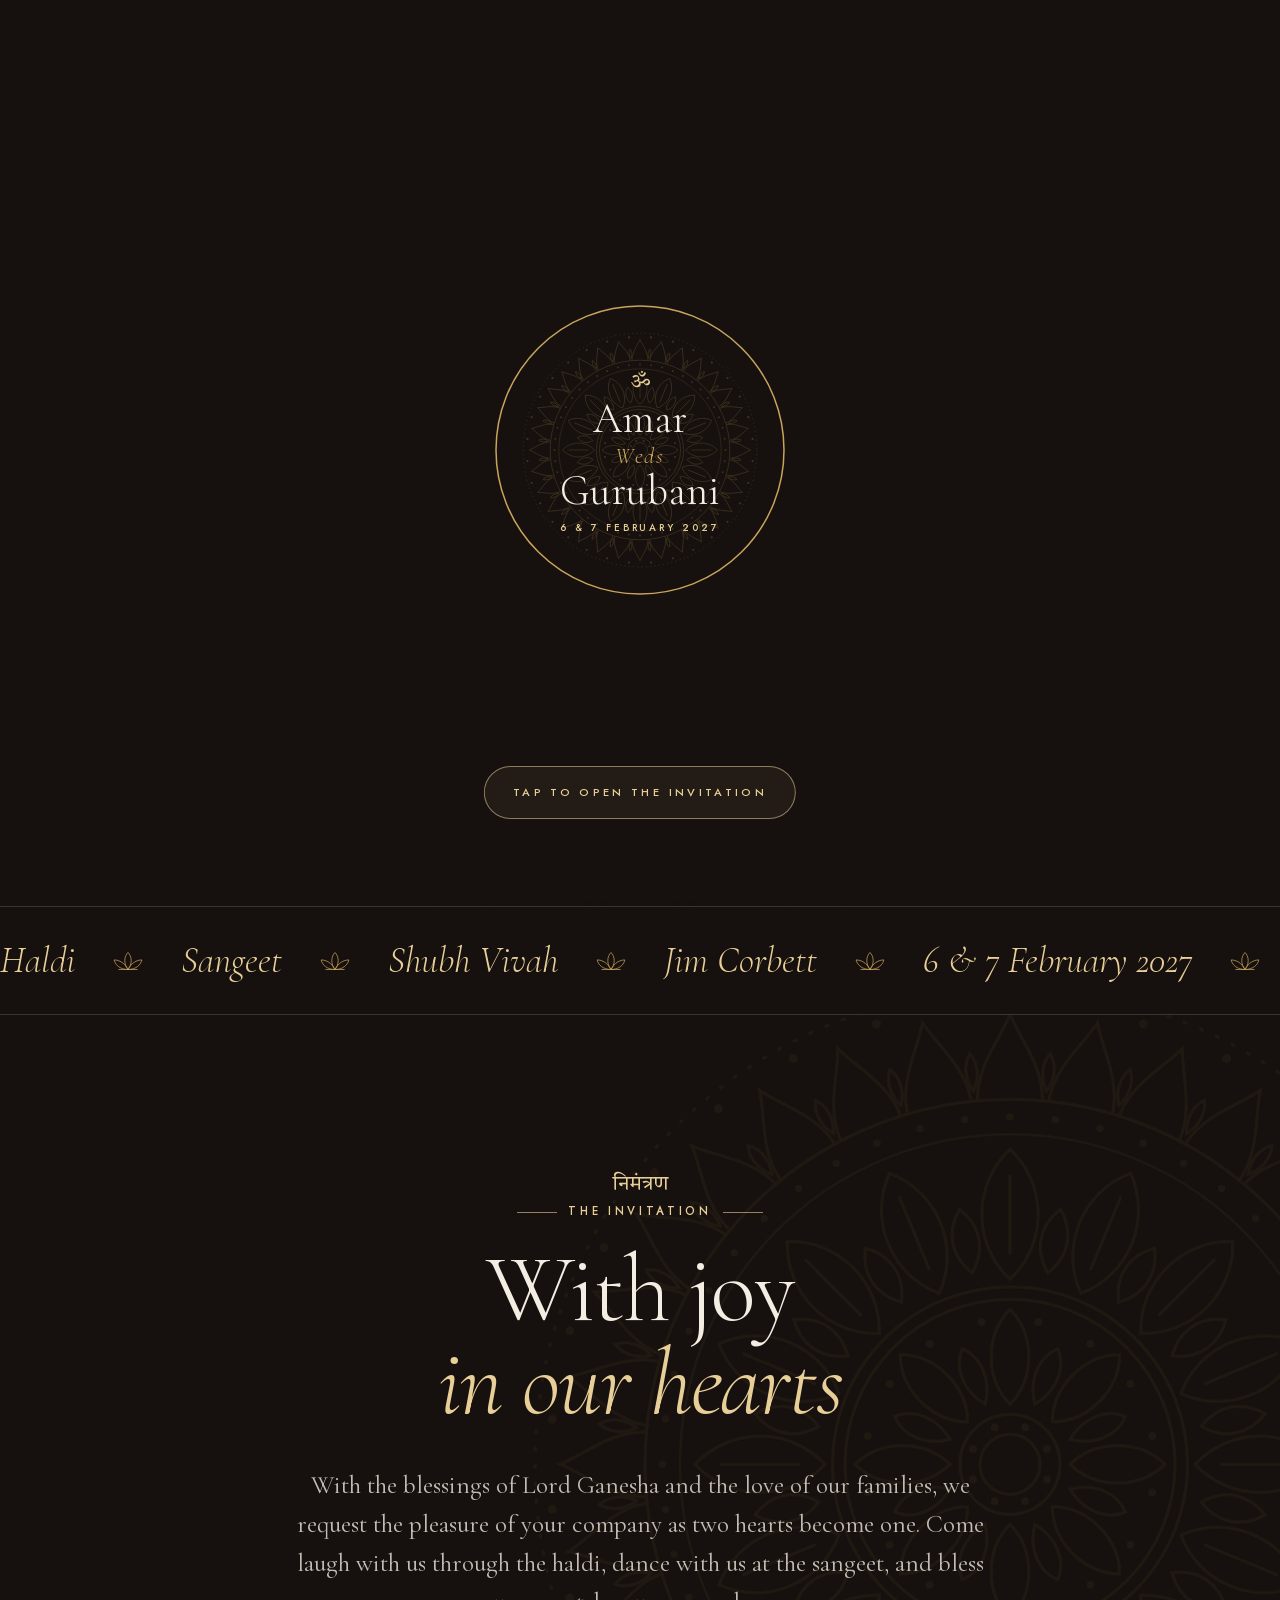
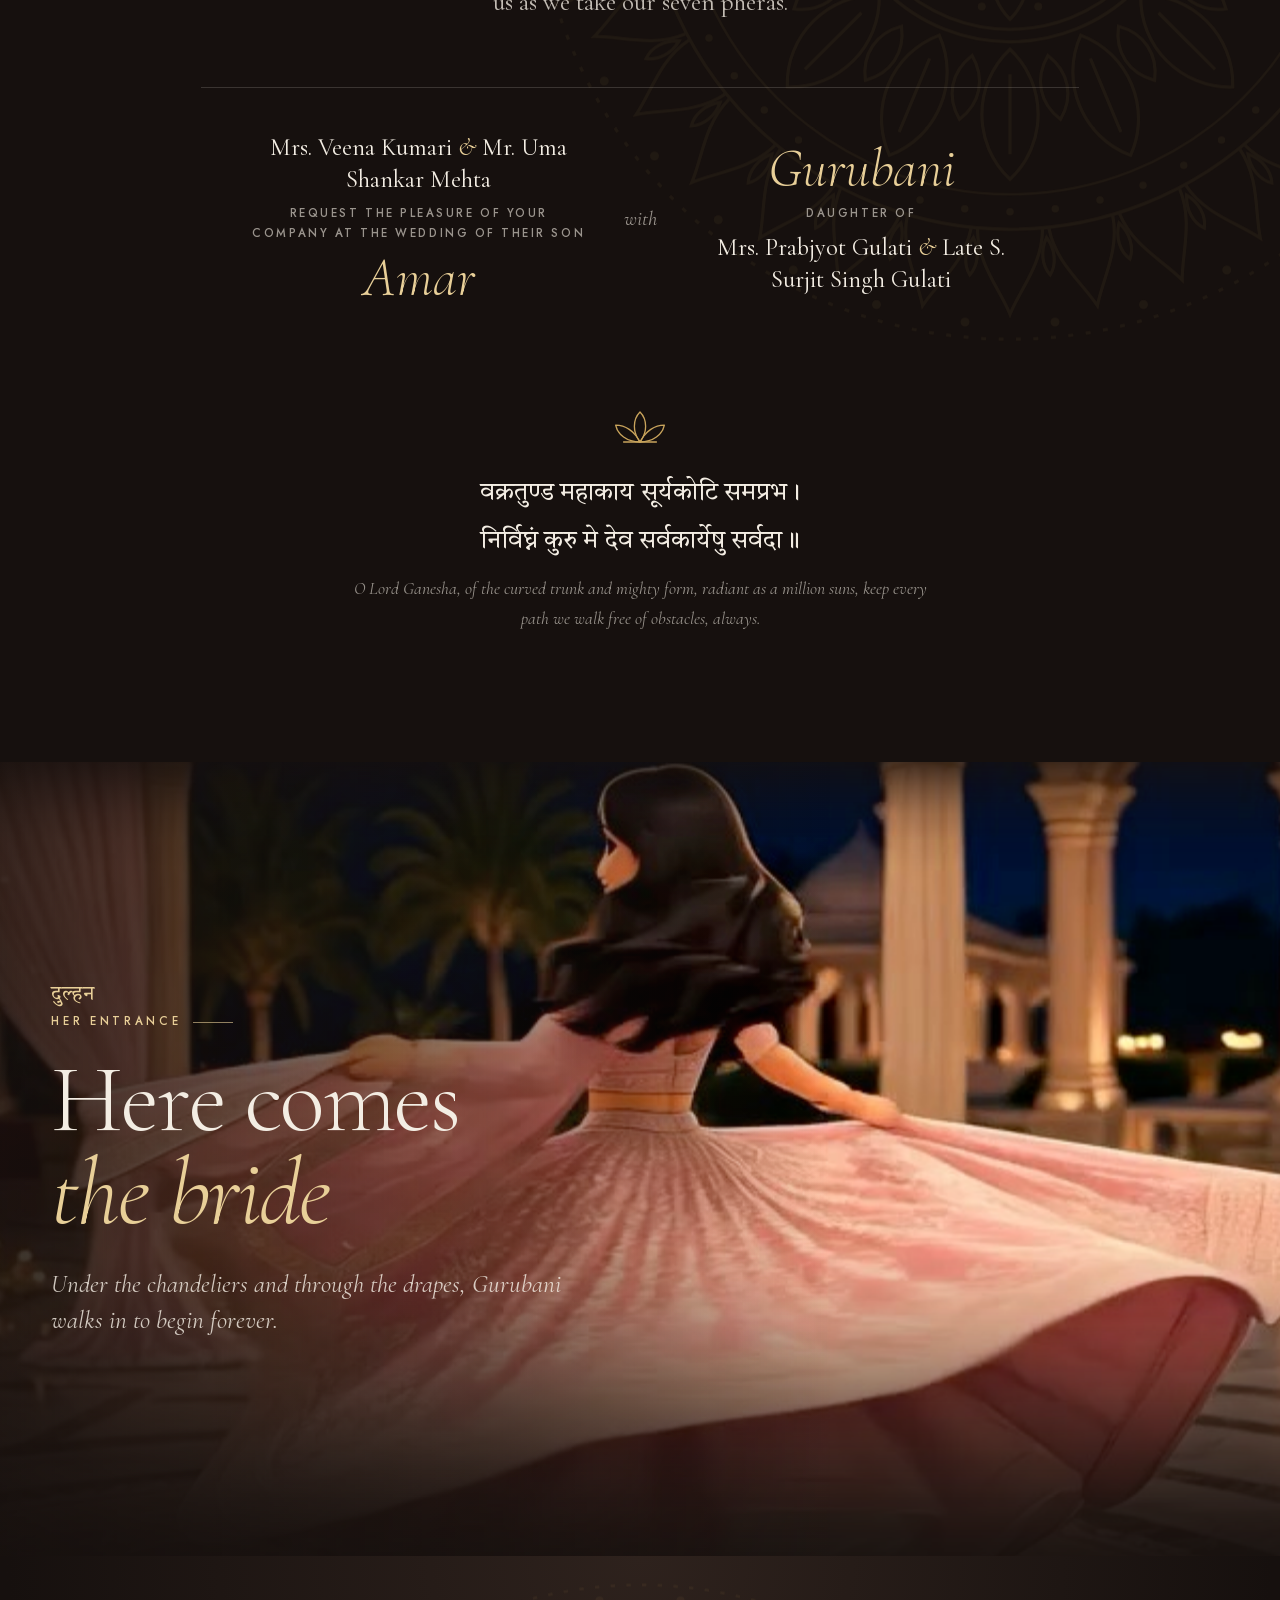
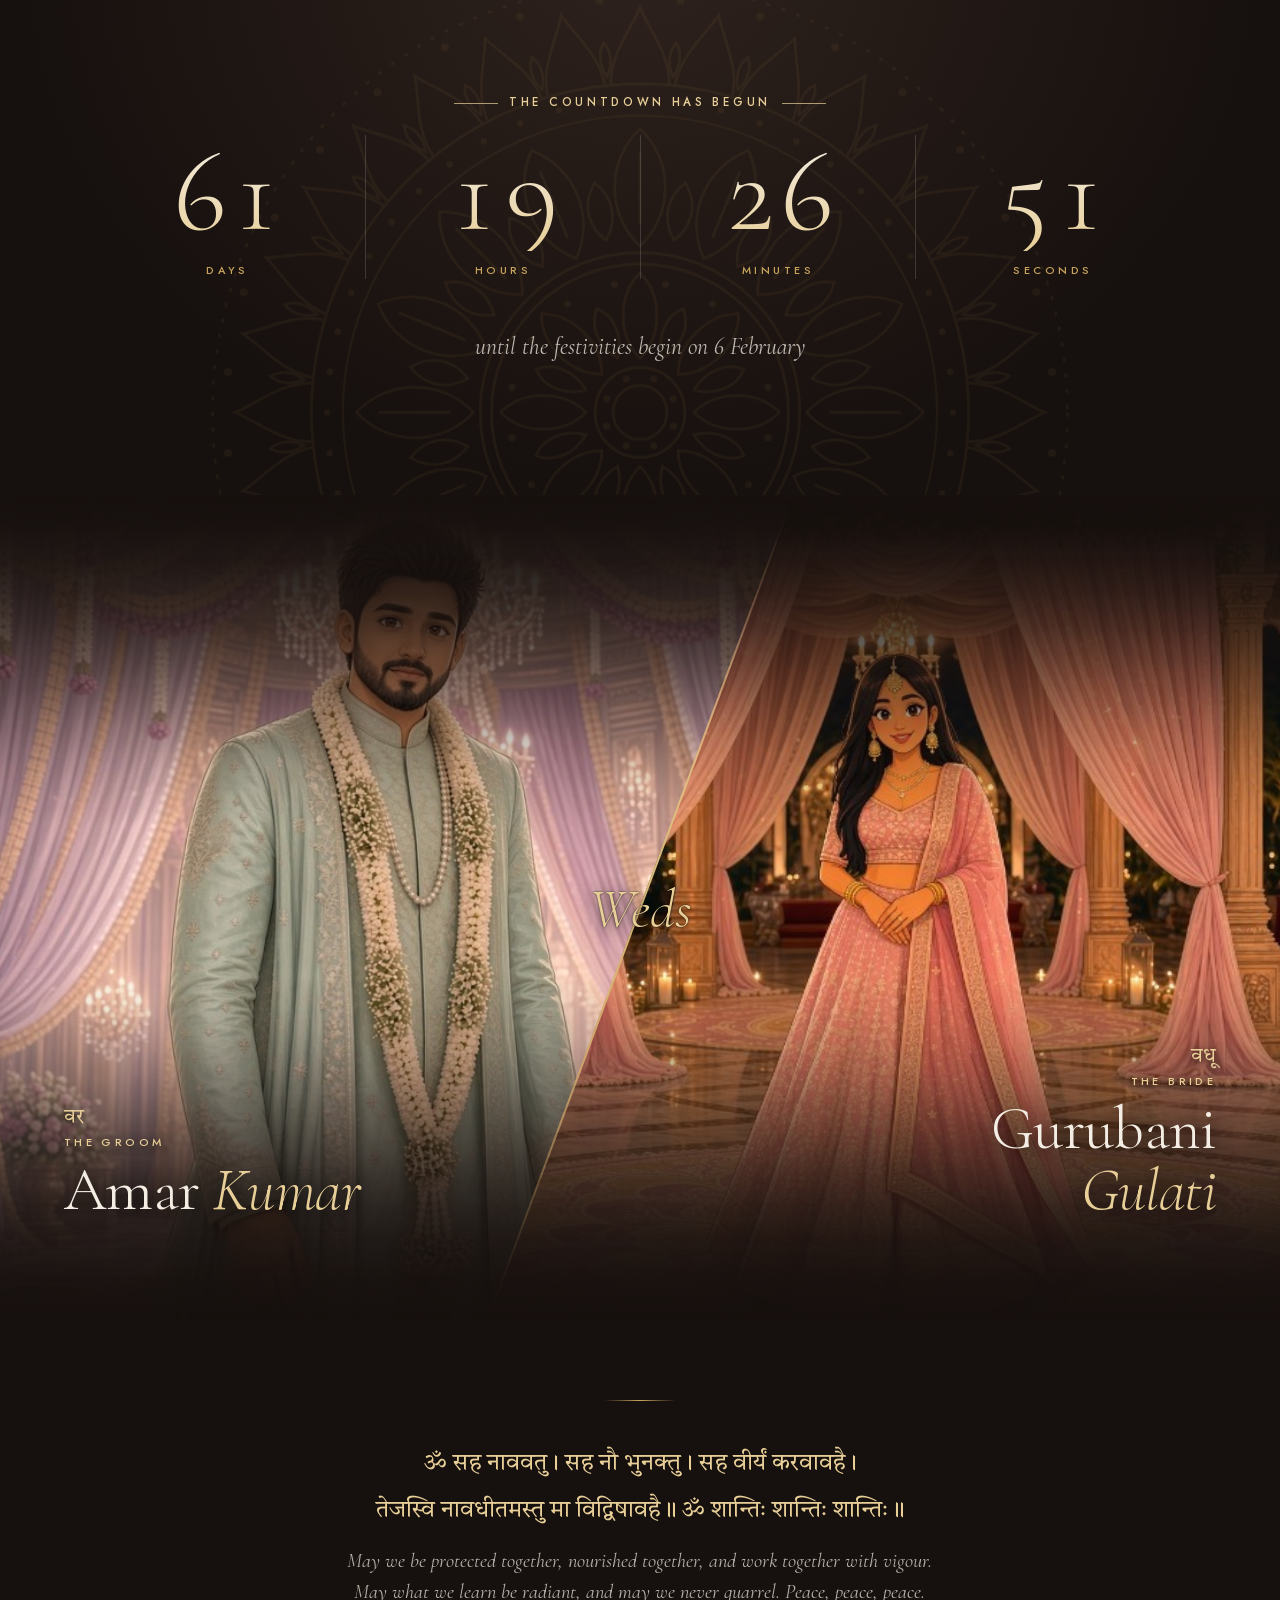
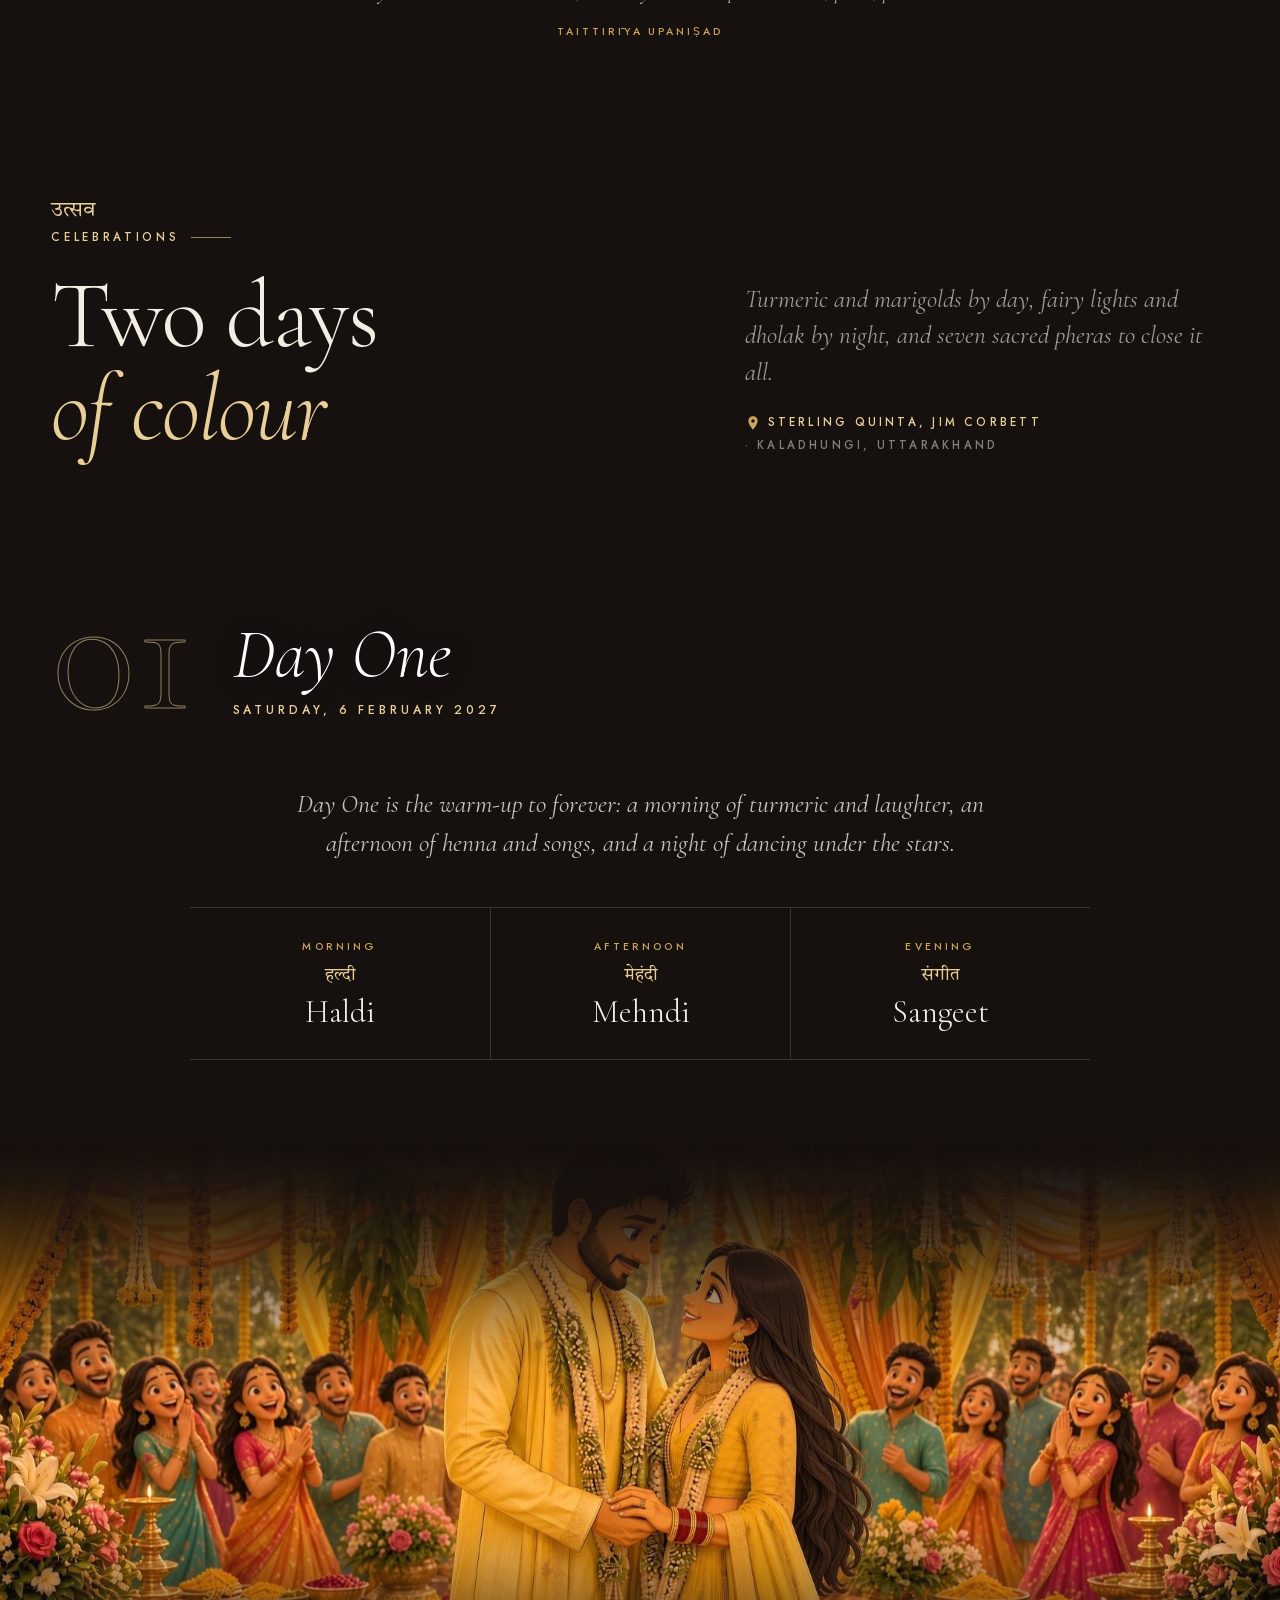
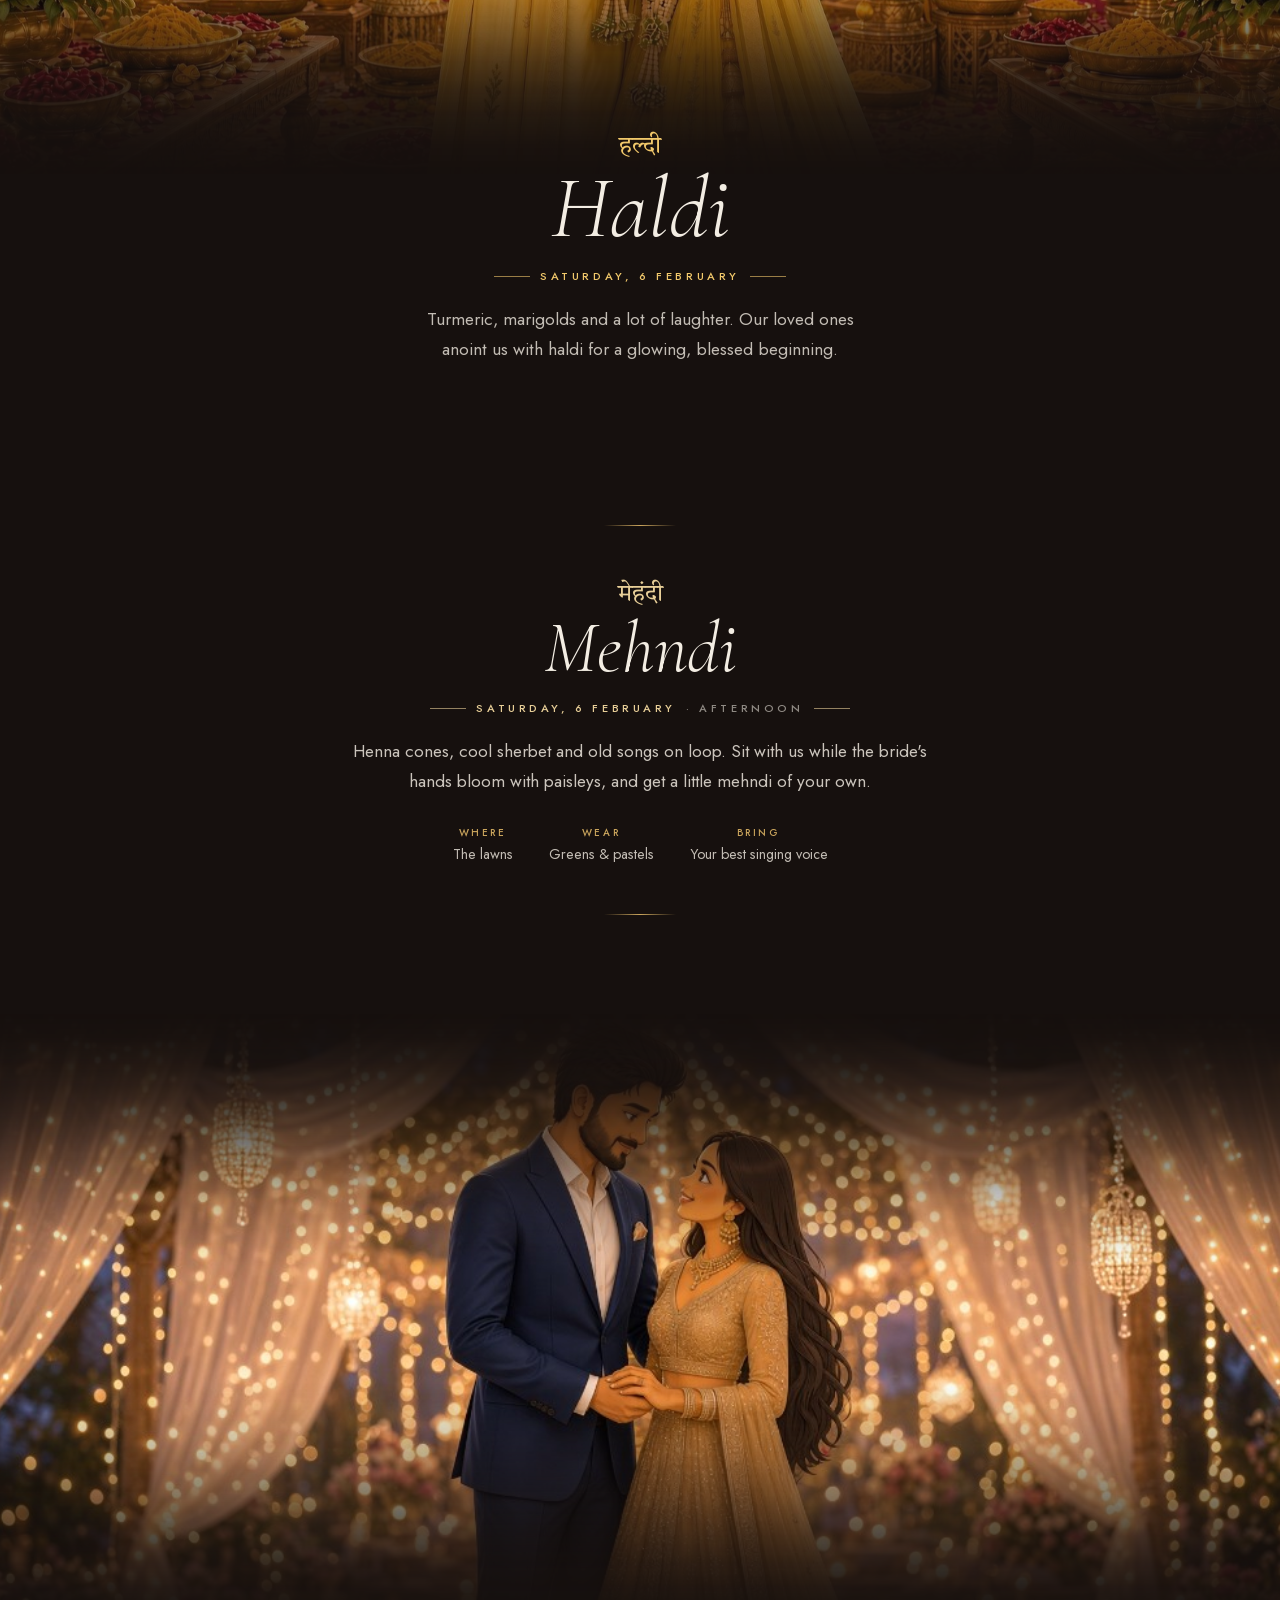
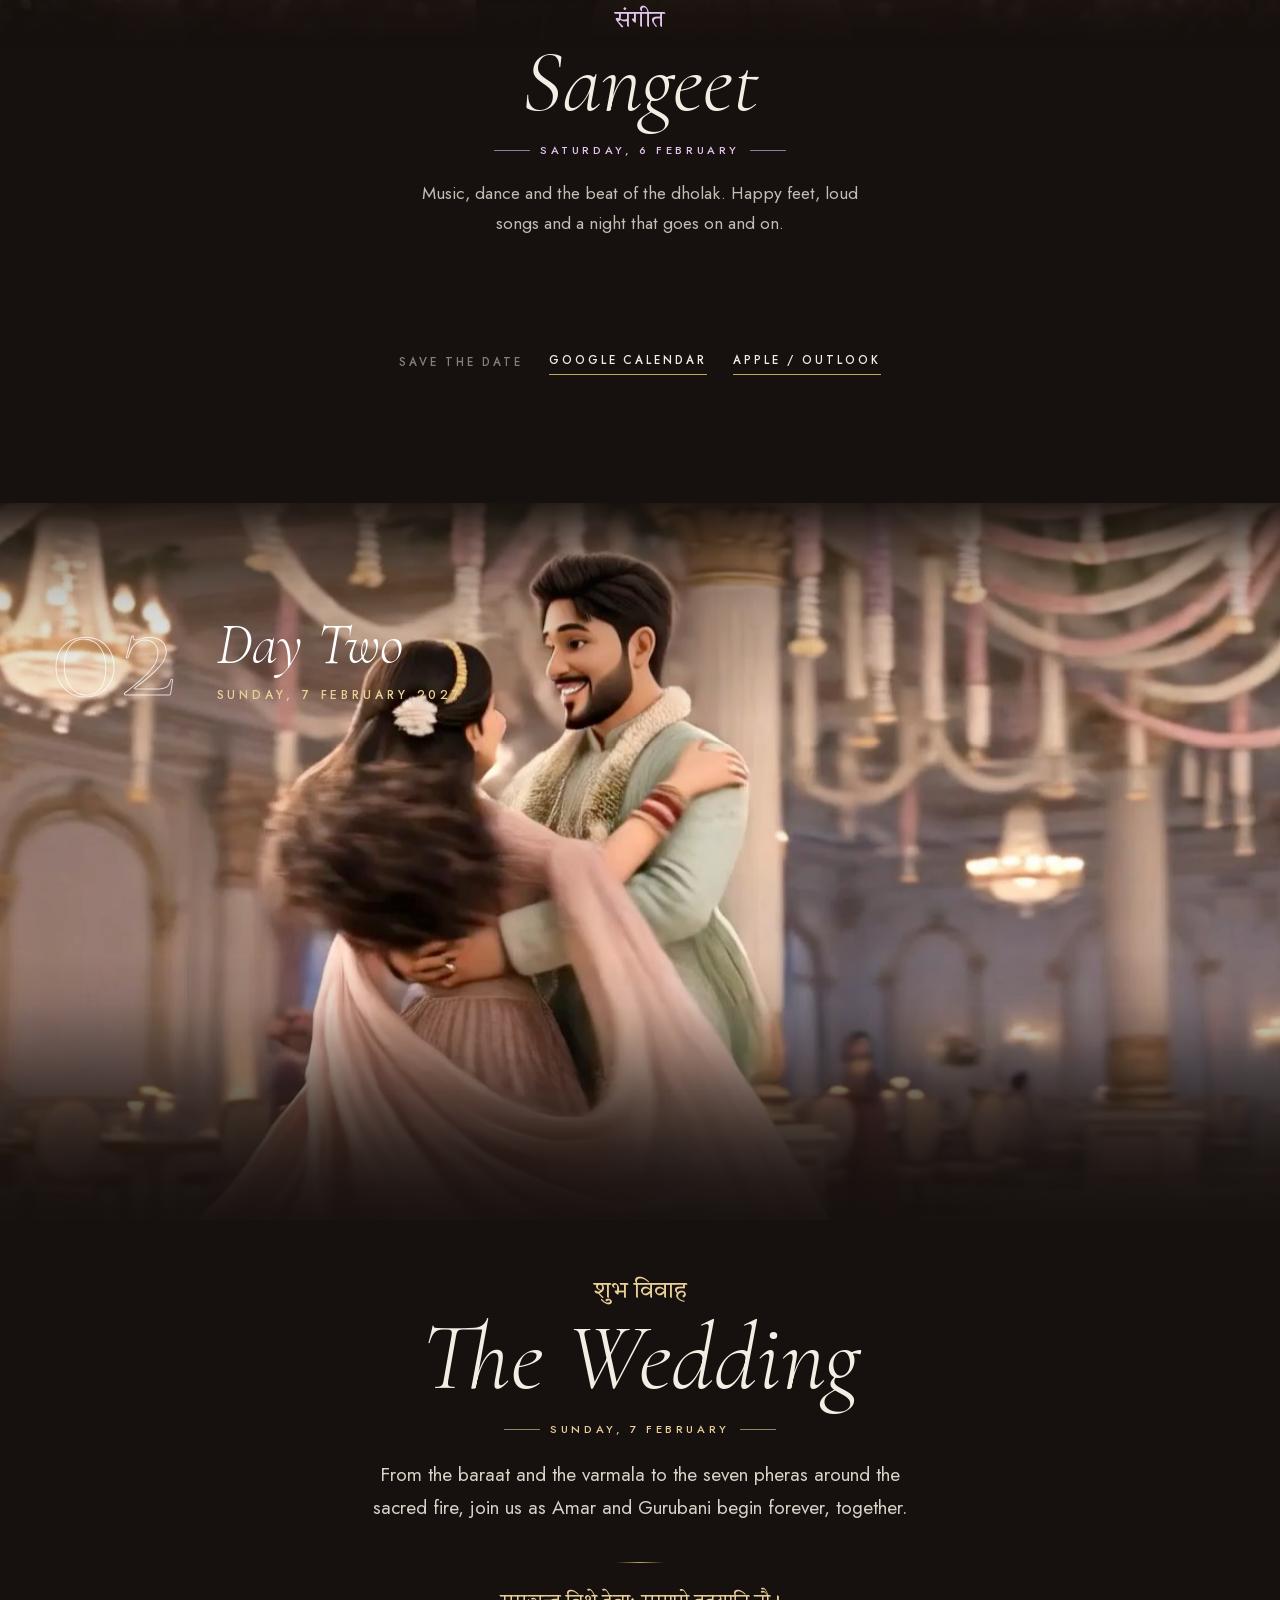
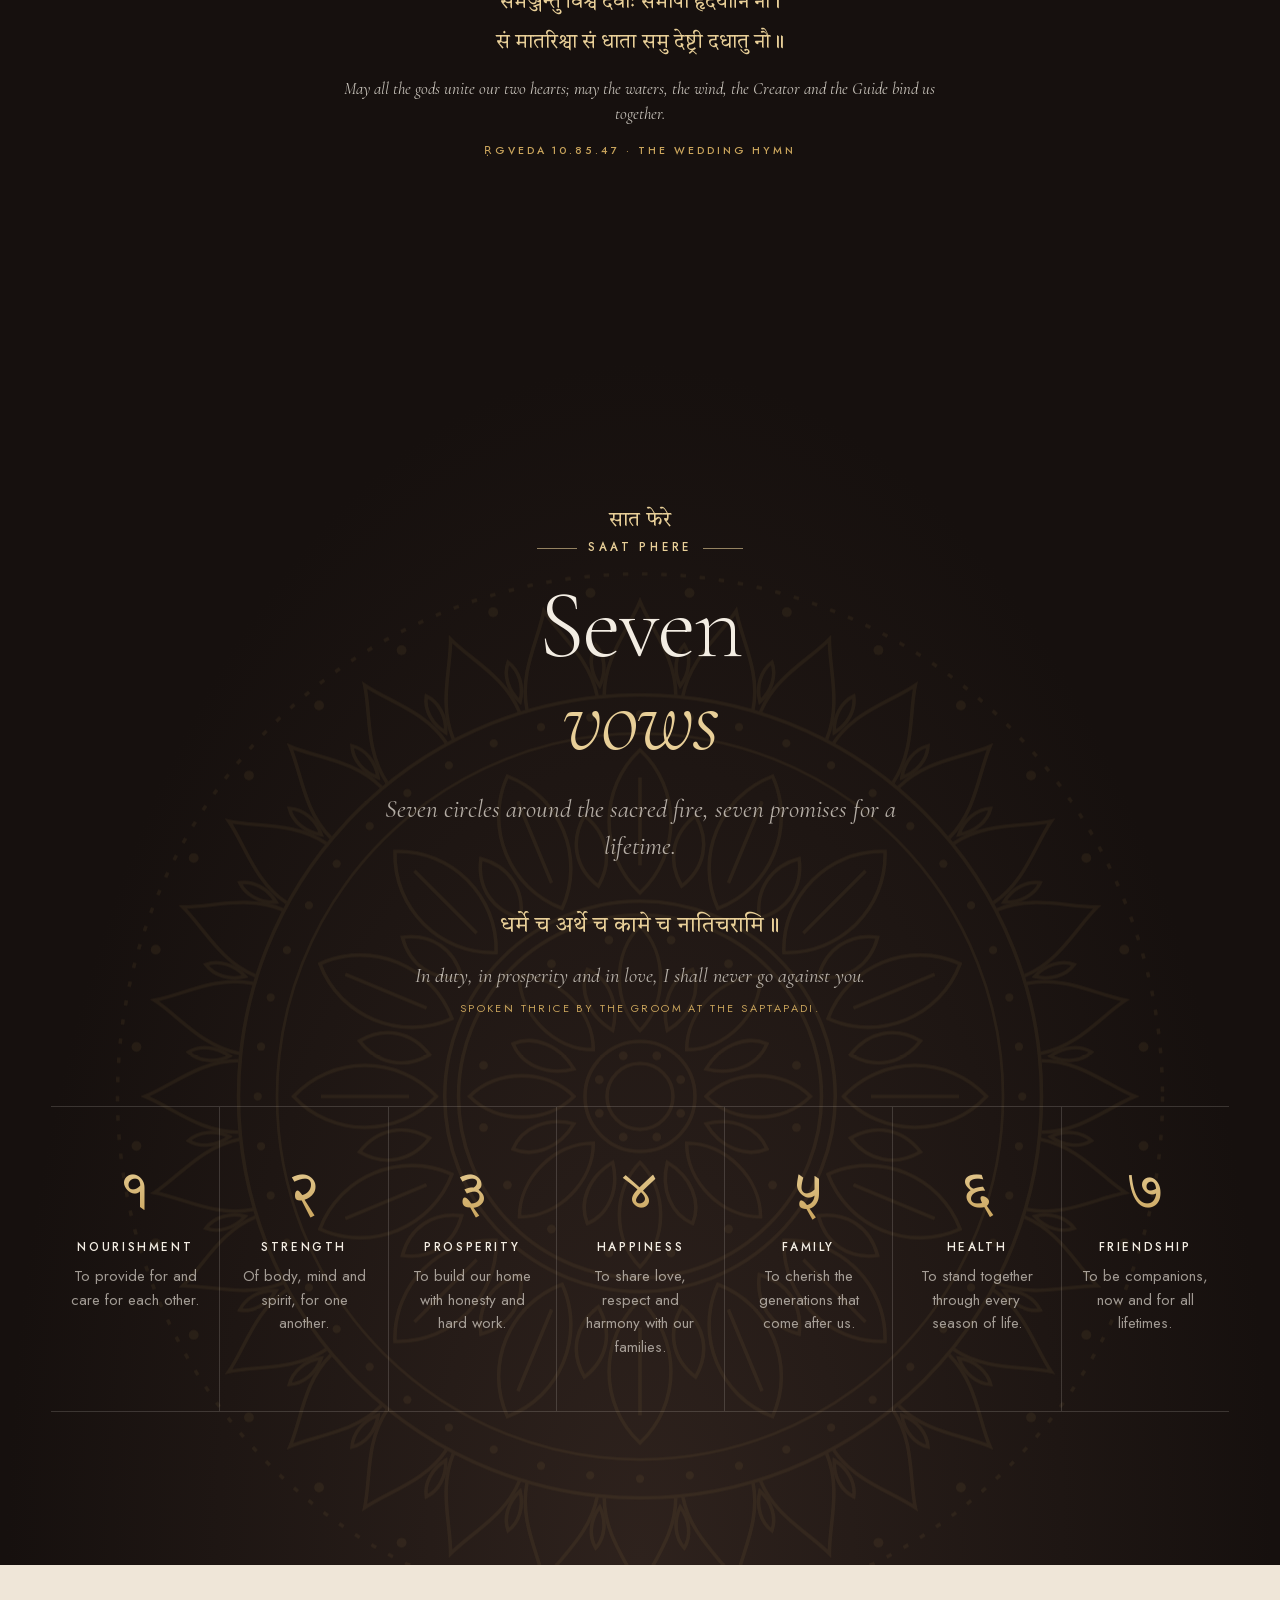
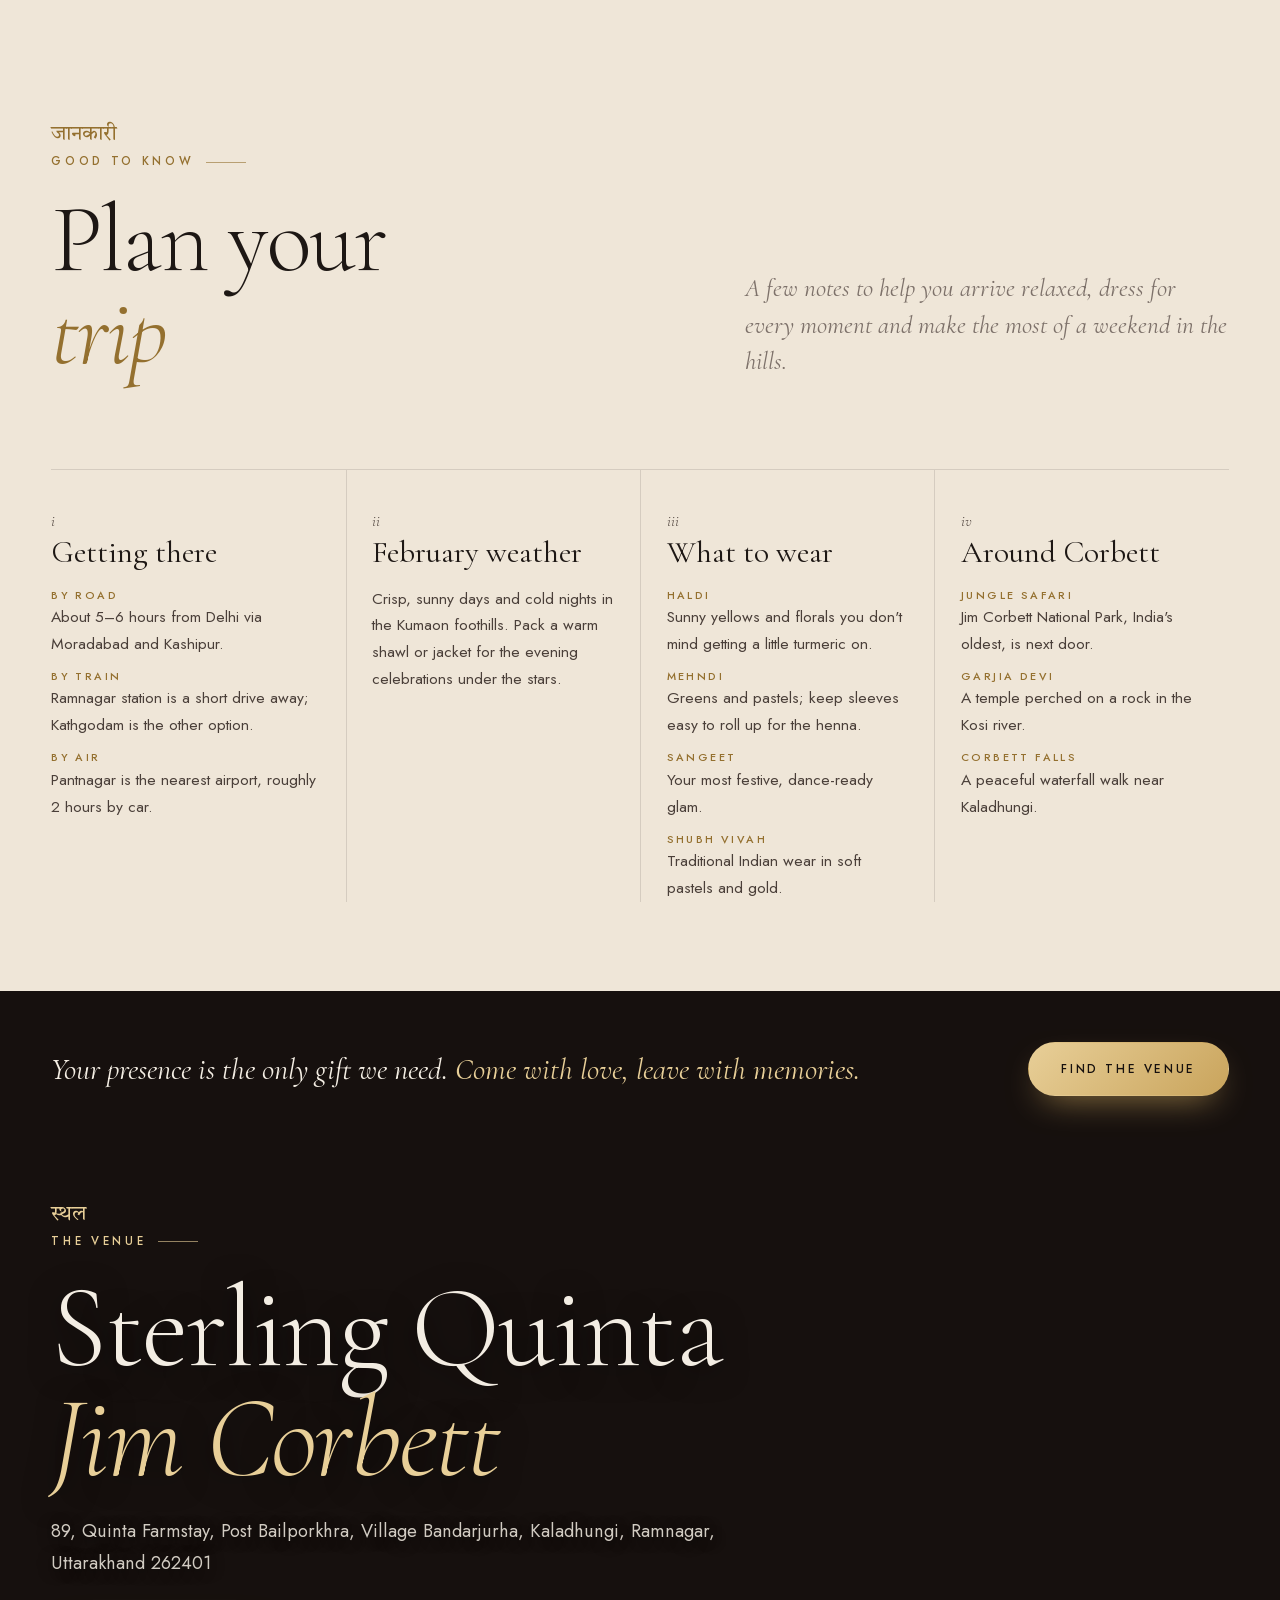
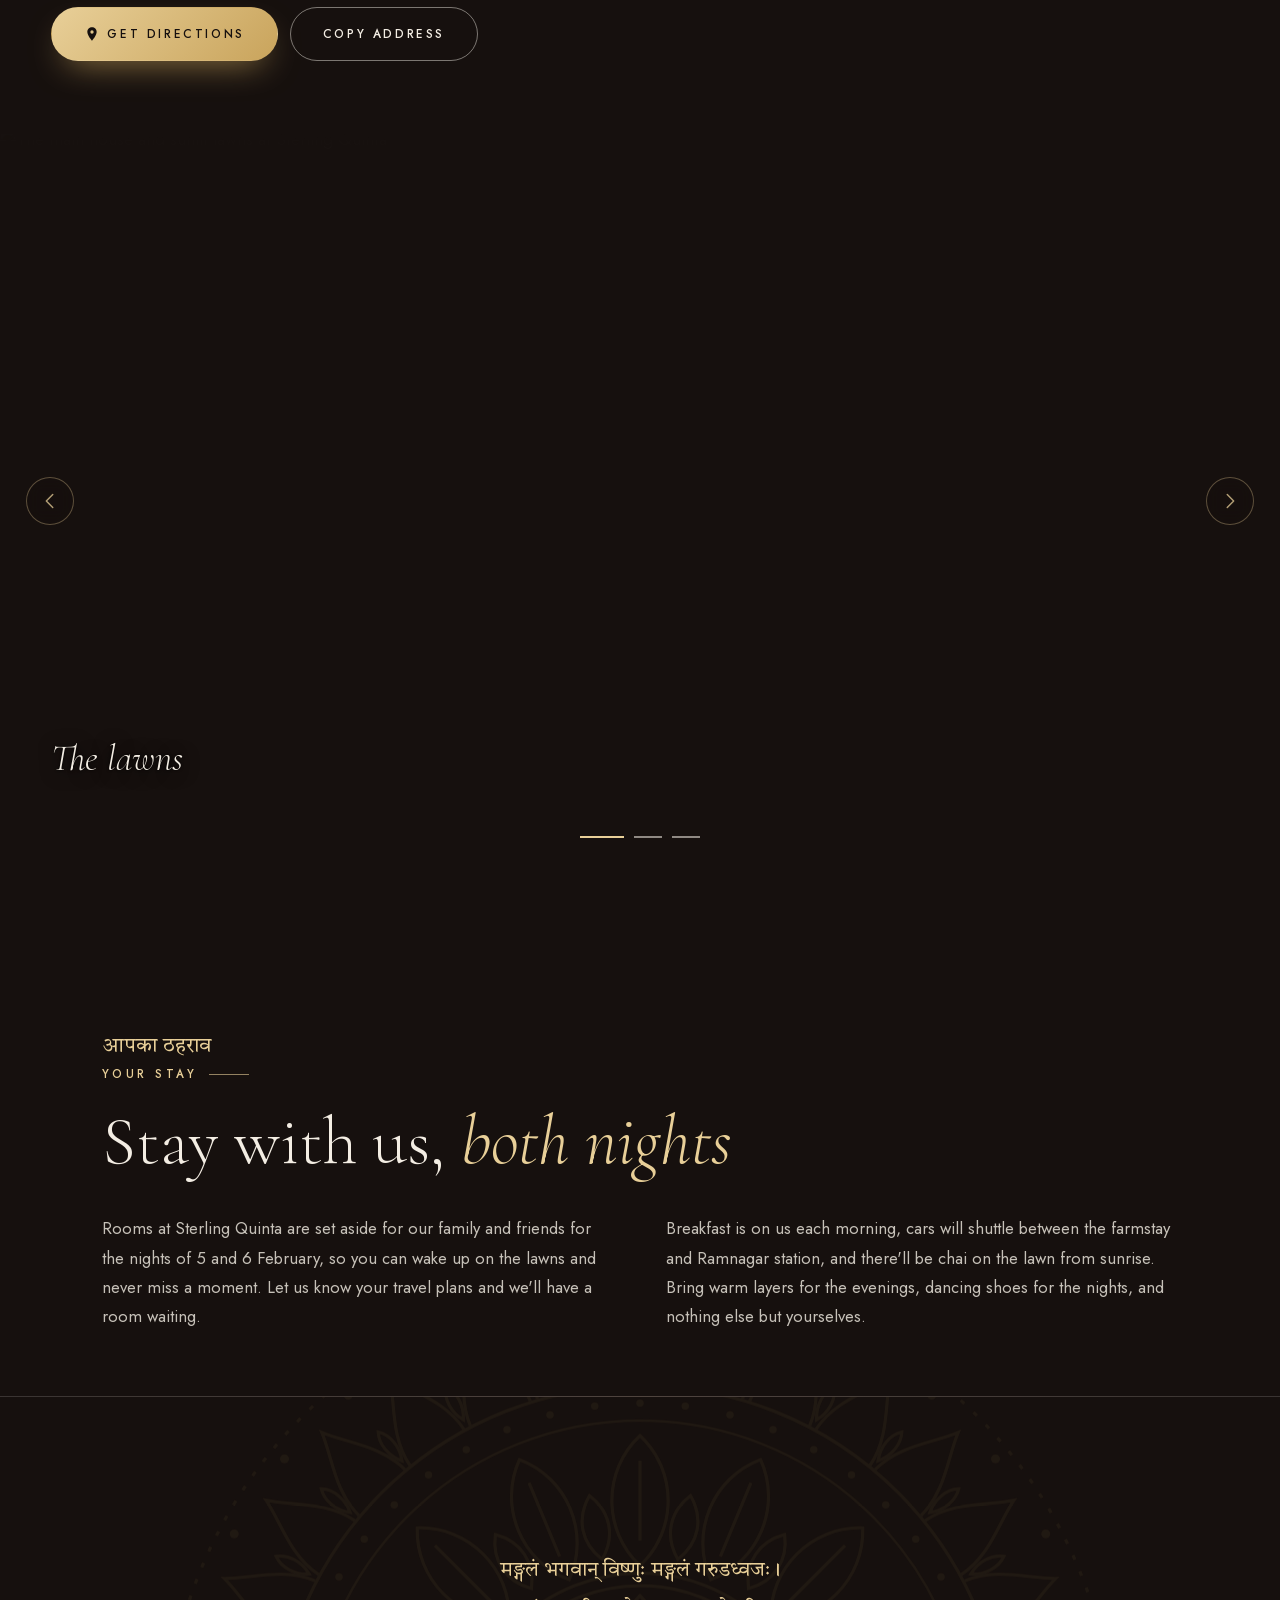
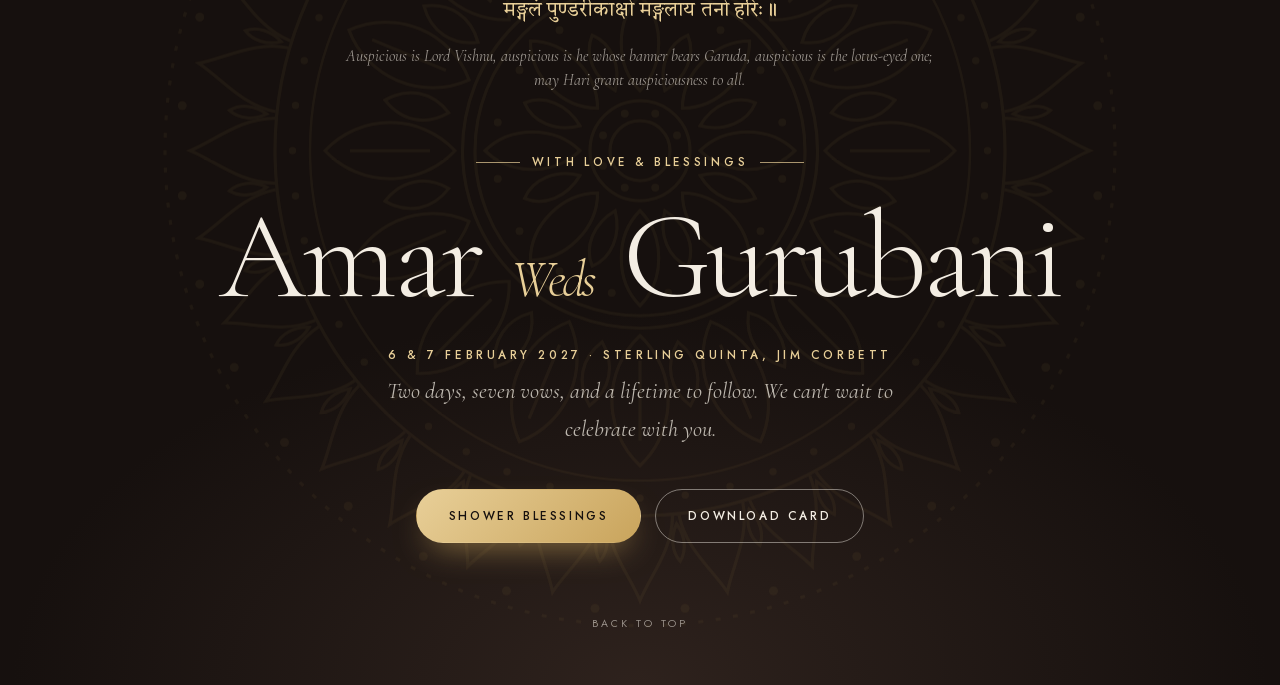
==== commit 1422463f: "Hamburger menu on small screens: links collapse into a dropdown beside the music button. Co-Authored" ====
--- a/index.html
+++ b/index.html
@@ -7,9 +7,9 @@
   <meta name="description" content="Amar Kumar and Gurubani Gulati invite you to their wedding: Haldi &amp; Sangeet on 6 February and Shubh Vivah on 7 February 2027 at Sterling Quinta, Jim Corbett.">
   <meta name="theme-color" content="#16100e">
   <link rel="canonical" href="https://amarkumar.guru/">
-  <link rel="icon" href="assets/img/favicon.svg?v=202610041944" type="image/svg+xml">
-  <link rel="icon" href="assets/img/favicon-32.png?v=202610041944" sizes="32x32" type="image/png">
-  <link rel="apple-touch-icon" href="assets/img/apple-touch-icon.png?v=202610041944">
+  <link rel="icon" href="assets/img/favicon.svg?v=202610041946" type="image/svg+xml">
+  <link rel="icon" href="assets/img/favicon-32.png?v=202610041946" sizes="32x32" type="image/png">
+  <link rel="apple-touch-icon" href="assets/img/apple-touch-icon.png?v=202610041946">
 
   <meta property="og:type" content="website">
   <meta property="og:url" content="https://amarkumar.guru/">
@@ -20,10 +20,10 @@
   <meta property="og:image:height" content="630">
   <meta name="twitter:card" content="summary_large_image">
 
-  <link rel="preload" href="assets/fonts/cormorant-garamond-latin.woff2?v=202610041944" as="font" type="font/woff2" crossorigin>
-  <link rel="preload" href="assets/fonts/cormorant-garamond-italic-latin.woff2?v=202610041944" as="font" type="font/woff2" crossorigin>
-  <link rel="preload" href="assets/fonts/jost-latin.woff2?v=202610041944" as="font" type="font/woff2" crossorigin>
-  <link rel="stylesheet" href="assets/css/style.css?v=202610041944">
+  <link rel="preload" href="assets/fonts/cormorant-garamond-latin.woff2?v=202610041946" as="font" type="font/woff2" crossorigin>
+  <link rel="preload" href="assets/fonts/cormorant-garamond-italic-latin.woff2?v=202610041946" as="font" type="font/woff2" crossorigin>
+  <link rel="preload" href="assets/fonts/jost-latin.woff2?v=202610041946" as="font" type="font/woff2" crossorigin>
+  <link rel="stylesheet" href="assets/css/style.css?v=202610041946">
   <script>
     document.documentElement.classList.add('js');
     // play the opening screen once per visit
@@ -32,7 +32,7 @@
       sessionStorage.setItem('ag-intro', '1');
     } catch (e) {}
   </script>
-  <script src="assets/js/main.js?v=202610041944" defer></script>
+  <script src="assets/js/main.js?v=202610041946" defer></script>
 </head>
 <body>
 
@@ -100,16 +100,21 @@
 
 <nav class="nav" aria-label="Sections">
   <a class="nav__mark" href="#top" aria-label="Back to top">A<span>Weds</span>G</a>
-  <div class="nav__links">
+  <div class="nav__links" id="nav-menu">
     <a href="#invite">Invitation</a>
     <a href="#celebrations">Events</a>
     <a href="#guide">Guide</a>
     <a href="#venue">Venue</a>
   </div>
-  <button class="music-toggle nav__music" type="button" data-music-toggle aria-pressed="false" aria-label="Play background music" hidden>
-    <span class="music-toggle__bars" aria-hidden="true"><i></i><i></i><i></i><i></i></span>
-    <span class="music-toggle__label">Music</span>
-  </button>
+  <div class="nav__tools">
+    <button class="music-toggle nav__music" type="button" data-music-toggle aria-pressed="false" aria-label="Play background music" hidden>
+      <span class="music-toggle__bars" aria-hidden="true"><i></i><i></i><i></i><i></i></span>
+      <span class="music-toggle__label">Music</span>
+    </button>
+    <button class="nav__burger" type="button" data-nav-toggle aria-expanded="false" aria-controls="nav-menu" aria-label="Open menu">
+      <span aria-hidden="true"><i></i><i></i><i></i></span>
+    </button>
+  </div>
 </nav>
 
 <header class="hero" id="top" data-host>
@@ -180,8 +185,8 @@
 
   <section class="entrance" aria-labelledby="entrance-title" data-host>
     <div class="entrance__media" data-speed="0.05" aria-hidden="true">
-      <video class="cine" autoplay muted loop playsinline preload="auto" poster="assets/img/bride-entrance-poster.jpg?v=202610041944">
-        <source src="assets/video/bride-entrance.mp4?v=202610041944" type="video/mp4">
+      <video class="cine" autoplay muted loop playsinline preload="auto" poster="assets/img/bride-entrance-poster.jpg?v=202610041946">
+        <source src="assets/video/bride-entrance.mp4?v=202610041946" type="video/mp4">
       </video>
     </div>
     <div class="wrap entrance__copy reveal">
@@ -209,7 +214,7 @@
     <div class="wrap">
       <div class="pair pair--diag">
       <figure class="pair__side pair__side--groom reveal">
-        <img src="assets/img/groom.jpg?v=202610041944" alt="Amar Kumar, the groom, in a sage sherwani and jasmine garland" loading="lazy" decoding="async">
+        <img src="assets/img/groom.jpg?v=202610041946" alt="Amar Kumar, the groom, in a sage sherwani and jasmine garland" loading="lazy" decoding="async">
         <figcaption class="pair__caption">
           <span class="pair__role pair__role--stack"><span lang="hi">वर</span><span>The Groom</span></span>
           <span class="pair__name">Amar <em>Kumar</em></span>
@@ -223,7 +228,7 @@
       </div>
 
       <figure class="pair__side pair__side--bride reveal">
-        <img src="assets/img/bride.jpg?v=202610041944" alt="Gurubani Gulati, the bride, in a blush pink lehenga" loading="lazy" decoding="async">
+        <img src="assets/img/bride.jpg?v=202610041946" alt="Gurubani Gulati, the bride, in a blush pink lehenga" loading="lazy" decoding="async">
         <figcaption class="pair__caption">
           <span class="pair__role pair__role--stack"><span lang="hi">वधू</span><span>The Bride</span></span>
           <span class="pair__name">Gurubani <em>Gulati</em></span>
@@ -271,7 +276,7 @@
       <div class="wrap events">
         <div class="event event--haldi reveal">
           <div class="event__media">
-            <img src="assets/img/haldi.jpg?v=202610041944" alt="Haldi ceremony — turmeric, marigolds and laughter" loading="lazy" decoding="async">
+            <img src="assets/img/haldi.jpg?v=202610041946" alt="Haldi ceremony — turmeric, marigolds and laughter" loading="lazy" decoding="async">
           </div>
           <p class="event__hindi" lang="hi">हल्दी</p>
           <h4 class="event__name">Haldi</h4>
@@ -291,7 +296,7 @@
         </div>
         <div class="event event--sangeet event--flip reveal">
           <div class="event__media">
-            <img src="assets/img/sangeet.jpg?v=202610041944" alt="Sangeet night — music, dance and celebration" loading="lazy" decoding="async">
+            <img src="assets/img/sangeet.jpg?v=202610041946" alt="Sangeet night — music, dance and celebration" loading="lazy" decoding="async">
           </div>
           <p class="event__hindi" lang="hi">संगीत</p>
           <h4 class="event__name">Sangeet</h4>
@@ -302,15 +307,15 @@
       <p class="save reveal">
         <span>Save the date</span>
         <a class="save__link" href="https://calendar.google.com/calendar/render?action=TEMPLATE&amp;text=Haldi%20%26%20Sangeet%20-%20Amar%20Weds%20Gurubani&amp;dates=20270206/20270207&amp;details=Haldi%20and%20Sangeet%20celebrations%20for%20the%20wedding%20of%20Amar%20Kumar%20and%20Gurubani%20Gulati.%20https%3A//amarkumar.guru/&amp;location=Sterling%20Quinta%20Jim%20Corbett%2C%2089%20Quinta%20Farmstay%2C%20Post%20Bailporkhra%2C%20Village%20Bandarjurha%2C%20Kaladhungi%2C%20Ramnagar%2C%20Uttarakhand%20262401" target="_blank" rel="noopener">Google Calendar</a>
-        <a class="save__link" href="assets/cal/haldi-sangeet.ics?v=202610041944" download>Apple / Outlook</a>
+        <a class="save__link" href="assets/cal/haldi-sangeet.ics?v=202610041946" download>Apple / Outlook</a>
       </p>
     </article>
 
     <article class="day day--two">
       <div class="finale" data-host>
         <div class="finale__media" data-speed="0.05" aria-hidden="true">
-          <video class="cine" autoplay muted loop playsinline preload="auto" poster="assets/img/couple-poster.jpg?v=202610041944">
-            <source src="assets/video/couple.mp4?v=202610041944" type="video/mp4">
+          <video class="cine" autoplay muted loop playsinline preload="auto" poster="assets/img/couple-poster.jpg?v=202610041946">
+            <source src="assets/video/couple.mp4?v=202610041946" type="video/mp4">
           </video>
         </div>
         <div class="wrap finale__top reveal">
@@ -335,7 +340,7 @@
       <p class="save reveal">
         <span>Save the date</span>
         <a class="save__link" href="https://calendar.google.com/calendar/render?action=TEMPLATE&amp;text=Shubh%20Vivah%20-%20Amar%20Weds%20Gurubani&amp;dates=20270207/20270208&amp;details=The%20wedding%20of%20Amar%20Kumar%20and%20Gurubani%20Gulati.%20https%3A//amarkumar.guru/&amp;location=Sterling%20Quinta%20Jim%20Corbett%2C%2089%20Quinta%20Farmstay%2C%20Post%20Bailporkhra%2C%20Village%20Bandarjurha%2C%20Kaladhungi%2C%20Ramnagar%2C%20Uttarakhand%20262401" target="_blank" rel="noopener">Google Calendar</a>
-        <a class="save__link" href="assets/cal/shubh-vivah.ics?v=202610041944" download>Apple / Outlook</a>
+        <a class="save__link" href="assets/cal/shubh-vivah.ics?v=202610041946" download>Apple / Outlook</a>
       </p>
     </article>
   </section>
@@ -430,9 +435,9 @@
 
     <div class="carousel reveal" data-carousel tabindex="0" aria-roledescription="carousel" aria-label="Photos of Sterling Quinta">
       <div class="carousel__track">
-        <figure class="carousel__slide is-active"><img src="assets/img/venue-house.jpg?v=202610041944" alt="The main house and sunlit lawns at Sterling Quinta" loading="lazy" decoding="async"><figcaption>The lawns</figcaption></figure>
-        <figure class="carousel__slide"><img src="assets/img/venue-room.jpg?v=202610041944" alt="A guest room with a wooden ceiling and a garden window" loading="lazy" decoding="async"><figcaption>The rooms</figcaption></figure>
-        <figure class="carousel__slide"><img src="assets/img/venue-dining.jpg?v=202610041944" alt="The dining room with a balcony over the trees" loading="lazy" decoding="async"><figcaption>Dining</figcaption></figure>
+        <figure class="carousel__slide is-active"><img src="assets/img/venue-house.jpg?v=202610041946" alt="The main house and sunlit lawns at Sterling Quinta" loading="lazy" decoding="async"><figcaption>The lawns</figcaption></figure>
+        <figure class="carousel__slide"><img src="assets/img/venue-room.jpg?v=202610041946" alt="A guest room with a wooden ceiling and a garden window" loading="lazy" decoding="async"><figcaption>The rooms</figcaption></figure>
+        <figure class="carousel__slide"><img src="assets/img/venue-dining.jpg?v=202610041946" alt="The dining room with a balcony over the trees" loading="lazy" decoding="async"><figcaption>Dining</figcaption></figure>
       </div>
       <button class="carousel__arrow carousel__arrow--prev" type="button" data-prev aria-label="Previous photo"><svg viewBox="0 0 24 24" aria-hidden="true"><path fill="none" stroke="currentColor" stroke-width="1.6" stroke-linecap="round" stroke-linejoin="round" d="M15 5l-7 7 7 7"/></svg></button>
       <button class="carousel__arrow carousel__arrow--next" type="button" data-next aria-label="Next photo"><svg viewBox="0 0 24 24" aria-hidden="true"><path fill="none" stroke="currentColor" stroke-width="1.6" stroke-linecap="round" stroke-linejoin="round" d="M9 5l7 7-7 7"/></svg></button>
@@ -466,13 +471,13 @@
     <p class="footer__note">Two days, seven vows, and a lifetime to follow. We can't wait to celebrate with you.</p>
     <div class="footer__actions">
       <button class="btn btn--gold" type="button" data-bless>Shower blessings</button>
-      <a class="btn btn--line" href="assets/img/invitation-card.jpg?v=202610041944" download="Amar-Weds-Gurubani-Wedding-Invitation.jpg">Download card</a>
+      <a class="btn btn--line" href="assets/img/invitation-card.jpg?v=202610041946" download="Amar-Weds-Gurubani-Wedding-Invitation.jpg">Download card</a>
     </div>
     <a class="footer__top" href="#top">Back to top</a>
   </div>
 </footer>
 
-<audio class="music" data-music src="assets/audio/theme.m4a?v=202610041944" loop autoplay preload="auto"></audio>
+<audio class="music" data-music src="assets/audio/theme.m4a?v=202610041946" loop autoplay preload="auto"></audio>
 
 <div class="toast" role="status" aria-live="polite"></div>
 
--- a/assets/css/style.css
+++ b/assets/css/style.css
@@ -2766,19 +2766,61 @@
 .nav__links a { font-size: .84rem; letter-spacing: .26em; opacity: .9; }
 .nav__music { padding: 9px 14px 9px 12px; font-size: .68rem; }
 .nav__music .music-toggle__bars { width: 16px; height: 14px; }
+/* Menu bar: tools on the right, hamburger on small screens */
+.nav__tools { display: flex; align-items: center; gap: 10px; flex: none; }
+.nav__music { margin-left: 0; }
+.nav__burger {
+  display: none;
+  align-items: center;
+  justify-content: center;
+  width: 38px;
+  height: 38px;
+  padding: 0;
+  border: 1px solid rgba(232, 207, 152, .4);
+  border-radius: 999px;
+  background: rgba(232, 207, 152, .08);
+  color: var(--gold-2);
+  cursor: pointer;
+}
+.nav__burger span { display: grid; gap: 4px; width: 16px; }
+.nav__burger i { display: block; height: 1px; background: currentColor; transition: transform .35s var(--ease), opacity .25s; }
+.nav.is-open .nav__burger i:nth-child(1) { transform: translateY(5px) rotate(45deg); }
+.nav.is-open .nav__burger i:nth-child(2) { opacity: 0; }
+.nav.is-open .nav__burger i:nth-child(3) { transform: translateY(-5px) rotate(-45deg); }
 @media (max-width: 760px) {
+  .nav { flex-wrap: wrap; }
   .nav__mark { font-size: 1.5rem; }
-  .nav__links { flex: 1 1 auto; justify-content: center; gap: 12px; }
-  .nav__links a { font-size: .62rem; letter-spacing: .14em; white-space: nowrap; }
+  .nav__burger { display: inline-flex; }
   .nav__music { padding: 8px 9px; }
-}
-@media (max-width: 400px) {
-  .nav__links { gap: 8px; }
-  .nav__links a { font-size: .56rem; letter-spacing: .1em; }
-}
-@media (max-width: 340px) {
-  .nav__links { gap: 6px; }
-  .nav__links a { font-size: .5rem; letter-spacing: .06em; }
+  .nav__links {
+    order: 3;
+    flex: 1 0 100%;
+    flex-direction: column;
+    align-items: stretch;
+    gap: 0;
+    max-height: 0;
+    overflow: hidden;
+    margin-top: 0;
+    border-top: 1px solid transparent;
+    transition: max-height .45s var(--ease), margin-top .45s var(--ease), border-color .3s;
+  }
+  .nav.is-open .nav__links { max-height: 320px; margin-top: 14px; border-top-color: var(--line-light); }
+  .nav__links a {
+    padding: 14px 4px;
+    border-bottom: 1px solid rgba(248, 243, 234, .08);
+    font-size: .7rem;
+    letter-spacing: .26em;
+    text-align: center;
+    white-space: nowrap;
+    opacity: 0;
+    transform: translateY(-6px);
+    transition: opacity .35s, transform .4s var(--ease), color .3s;
+  }
+  .nav__links a:last-child { border-bottom: 0; }
+  .nav.is-open .nav__links a { opacity: .9; transform: none; }
+  .nav.is-open .nav__links a:nth-child(2) { transition-delay: .05s; }
+  .nav.is-open .nav__links a:nth-child(3) { transition-delay: .1s; }
+  .nav.is-open .nav__links a:nth-child(4) { transition-delay: .15s; }
 }
 
 /* ------------------------------------------------------------------ opening screen waits for a tap */
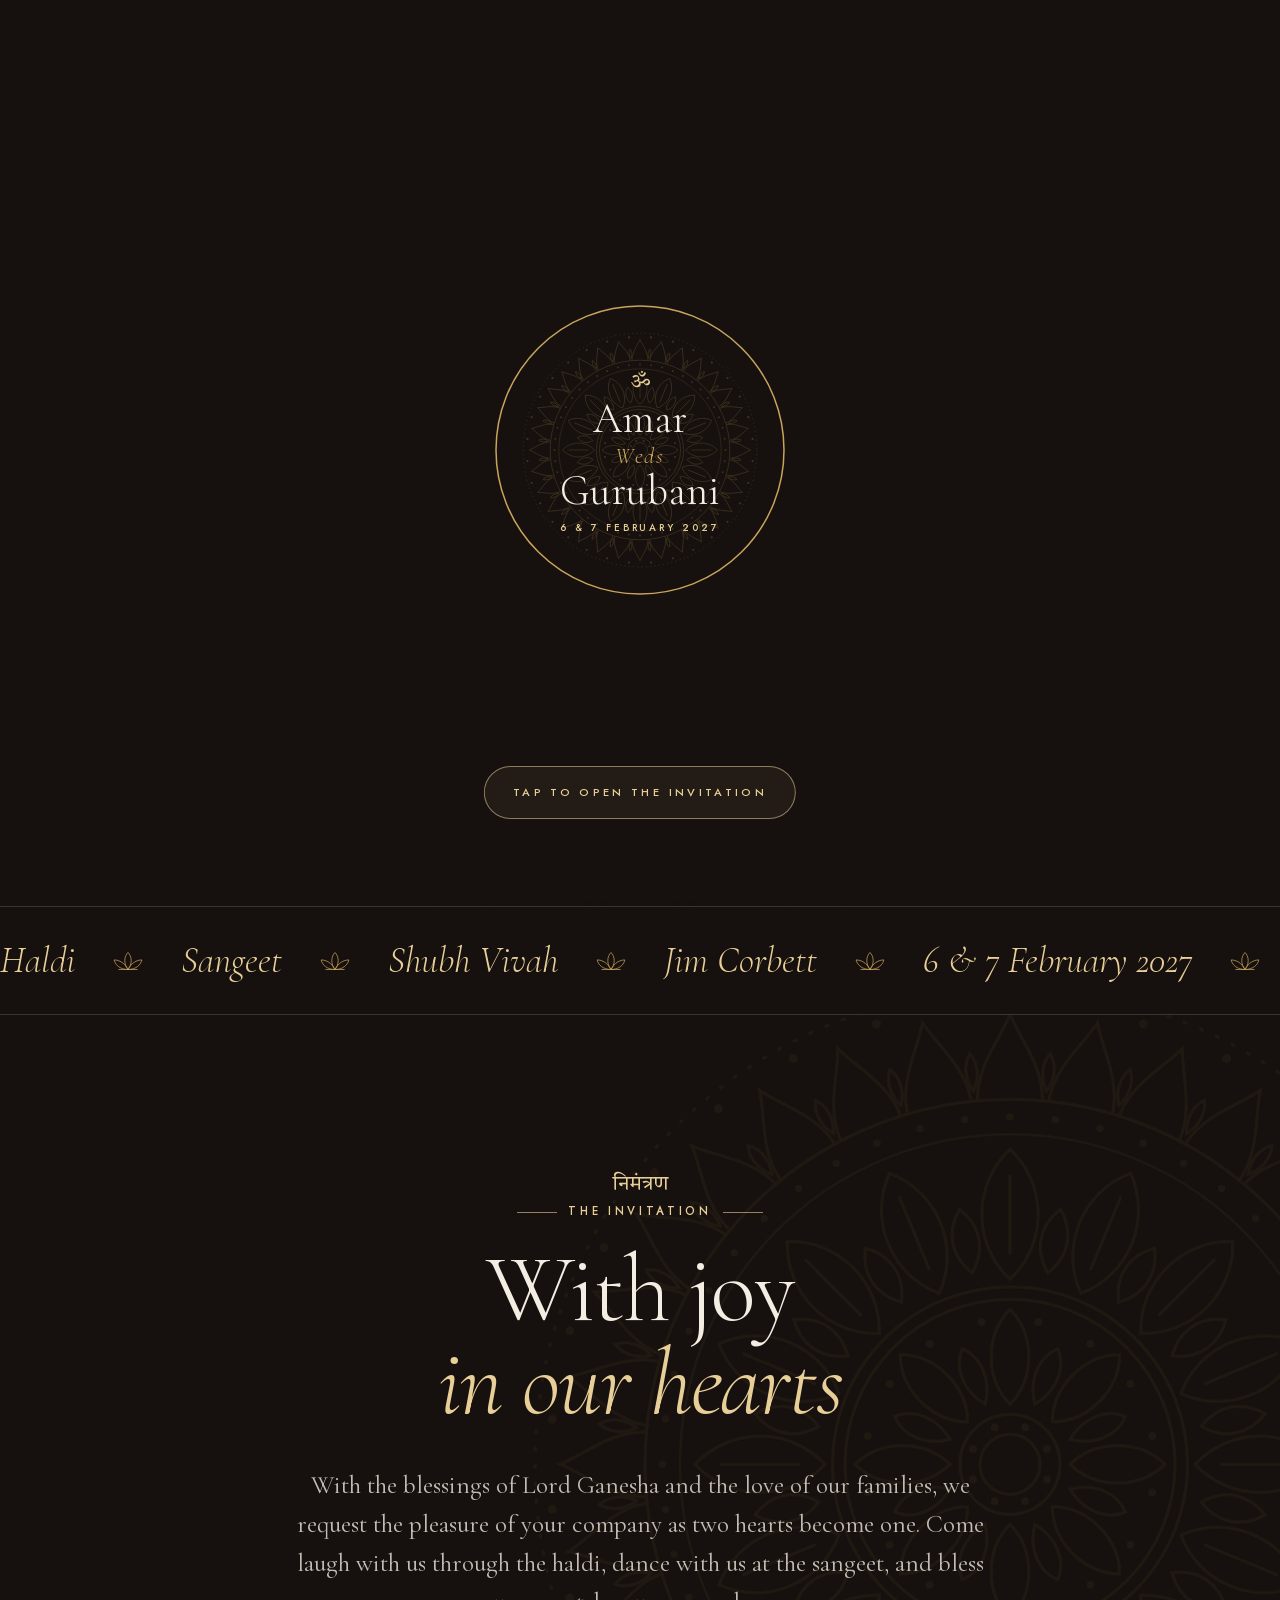
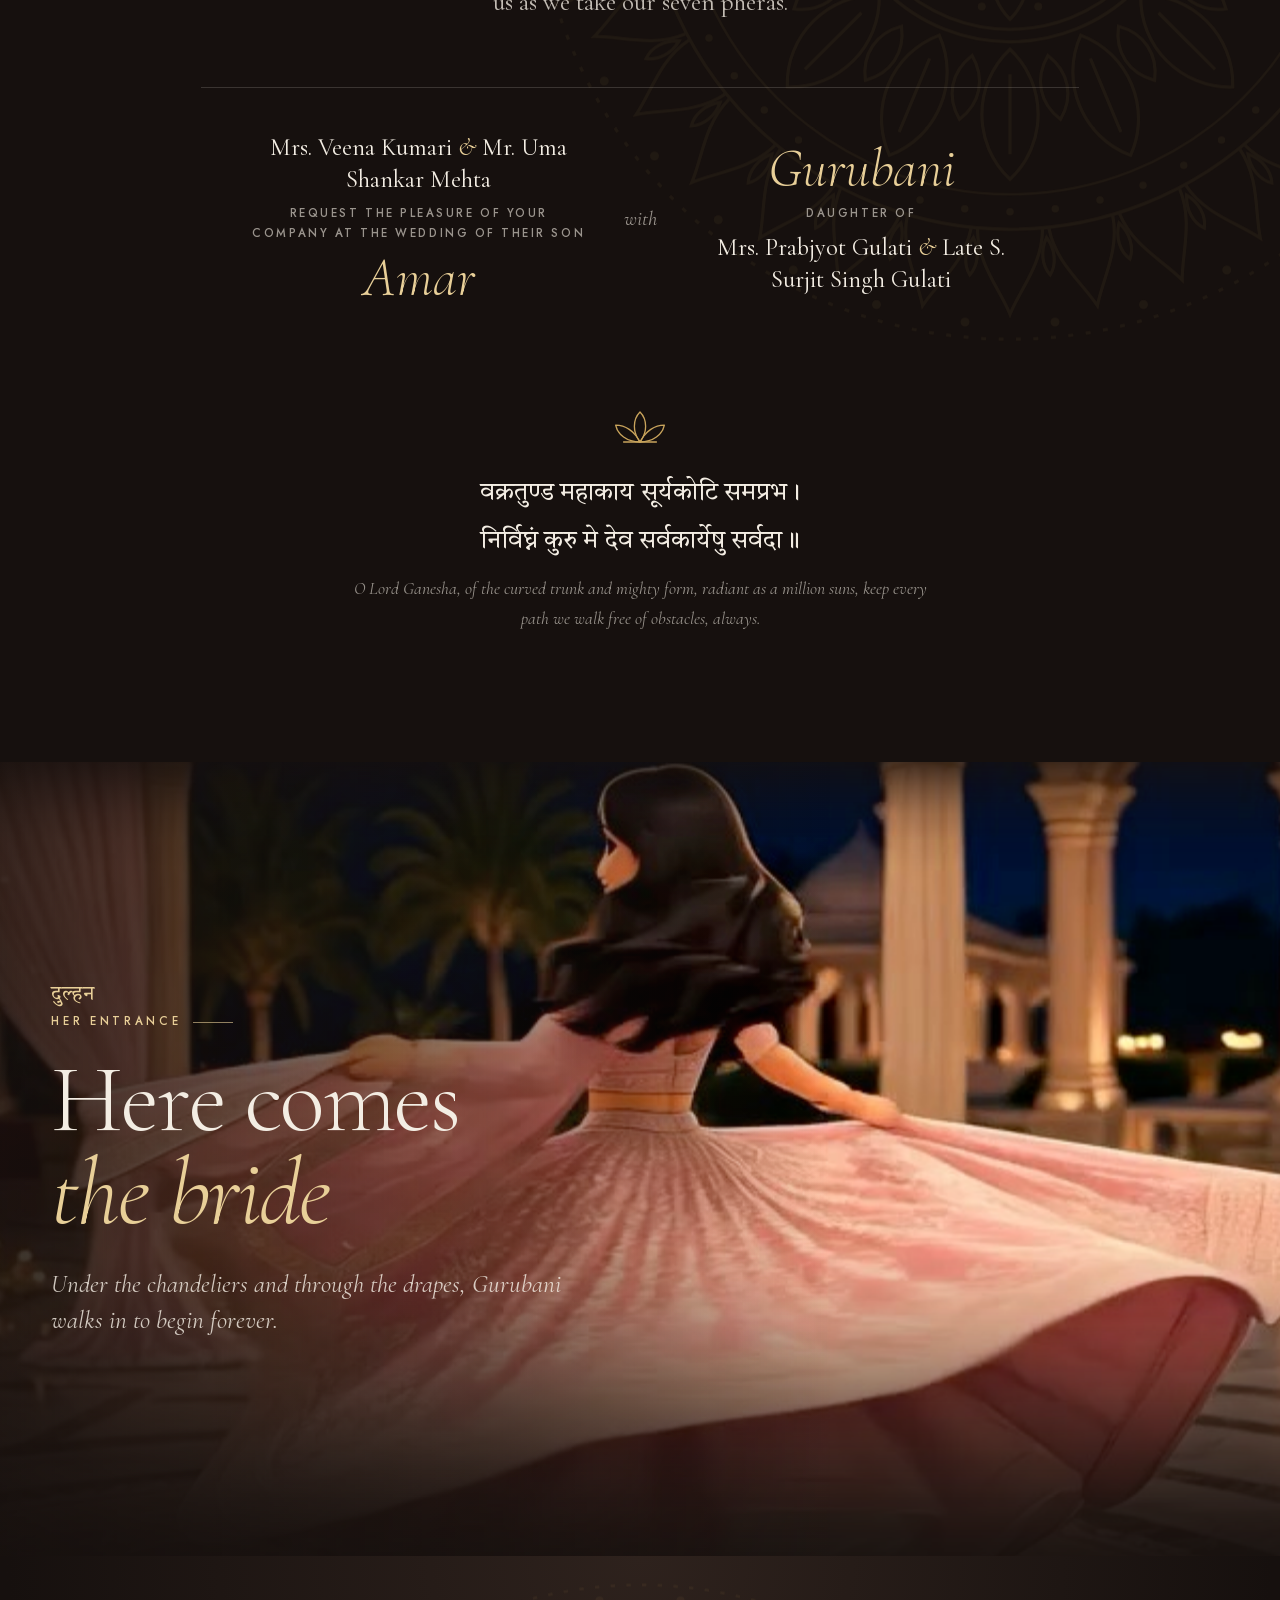
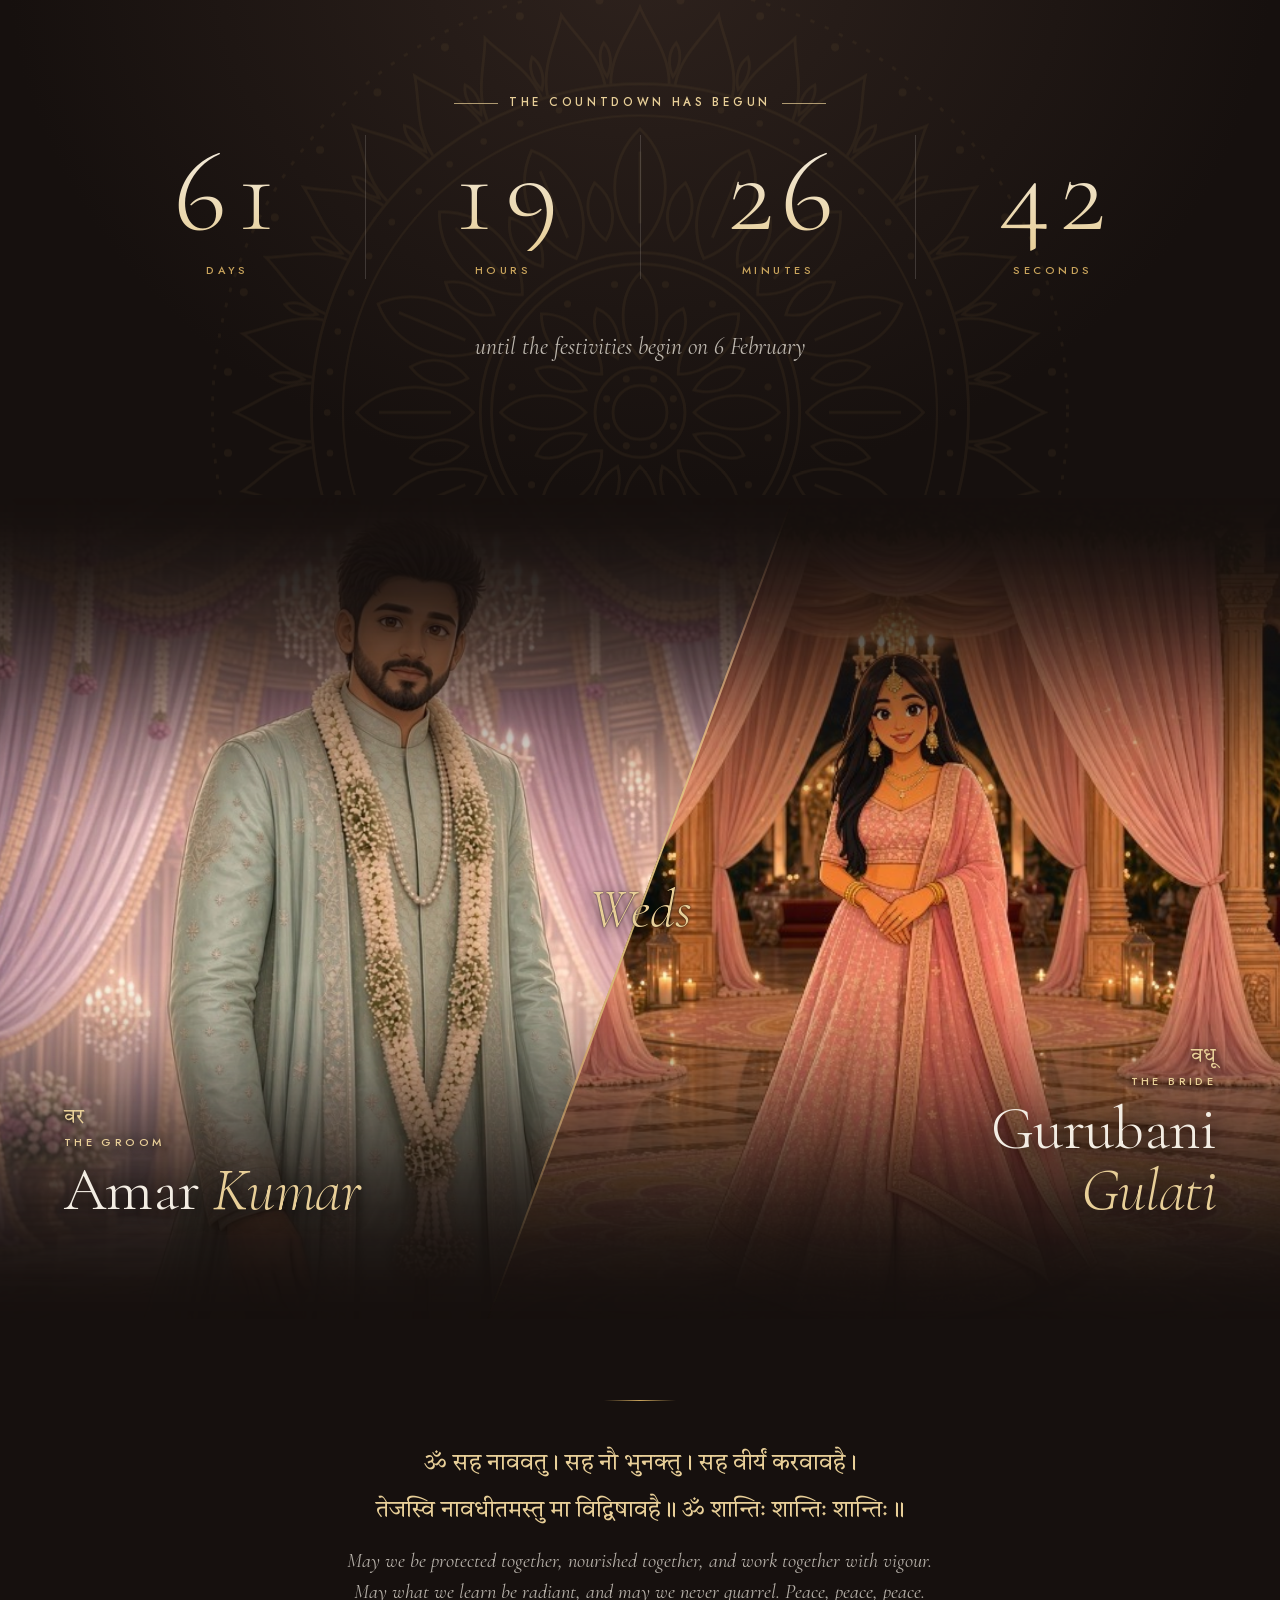
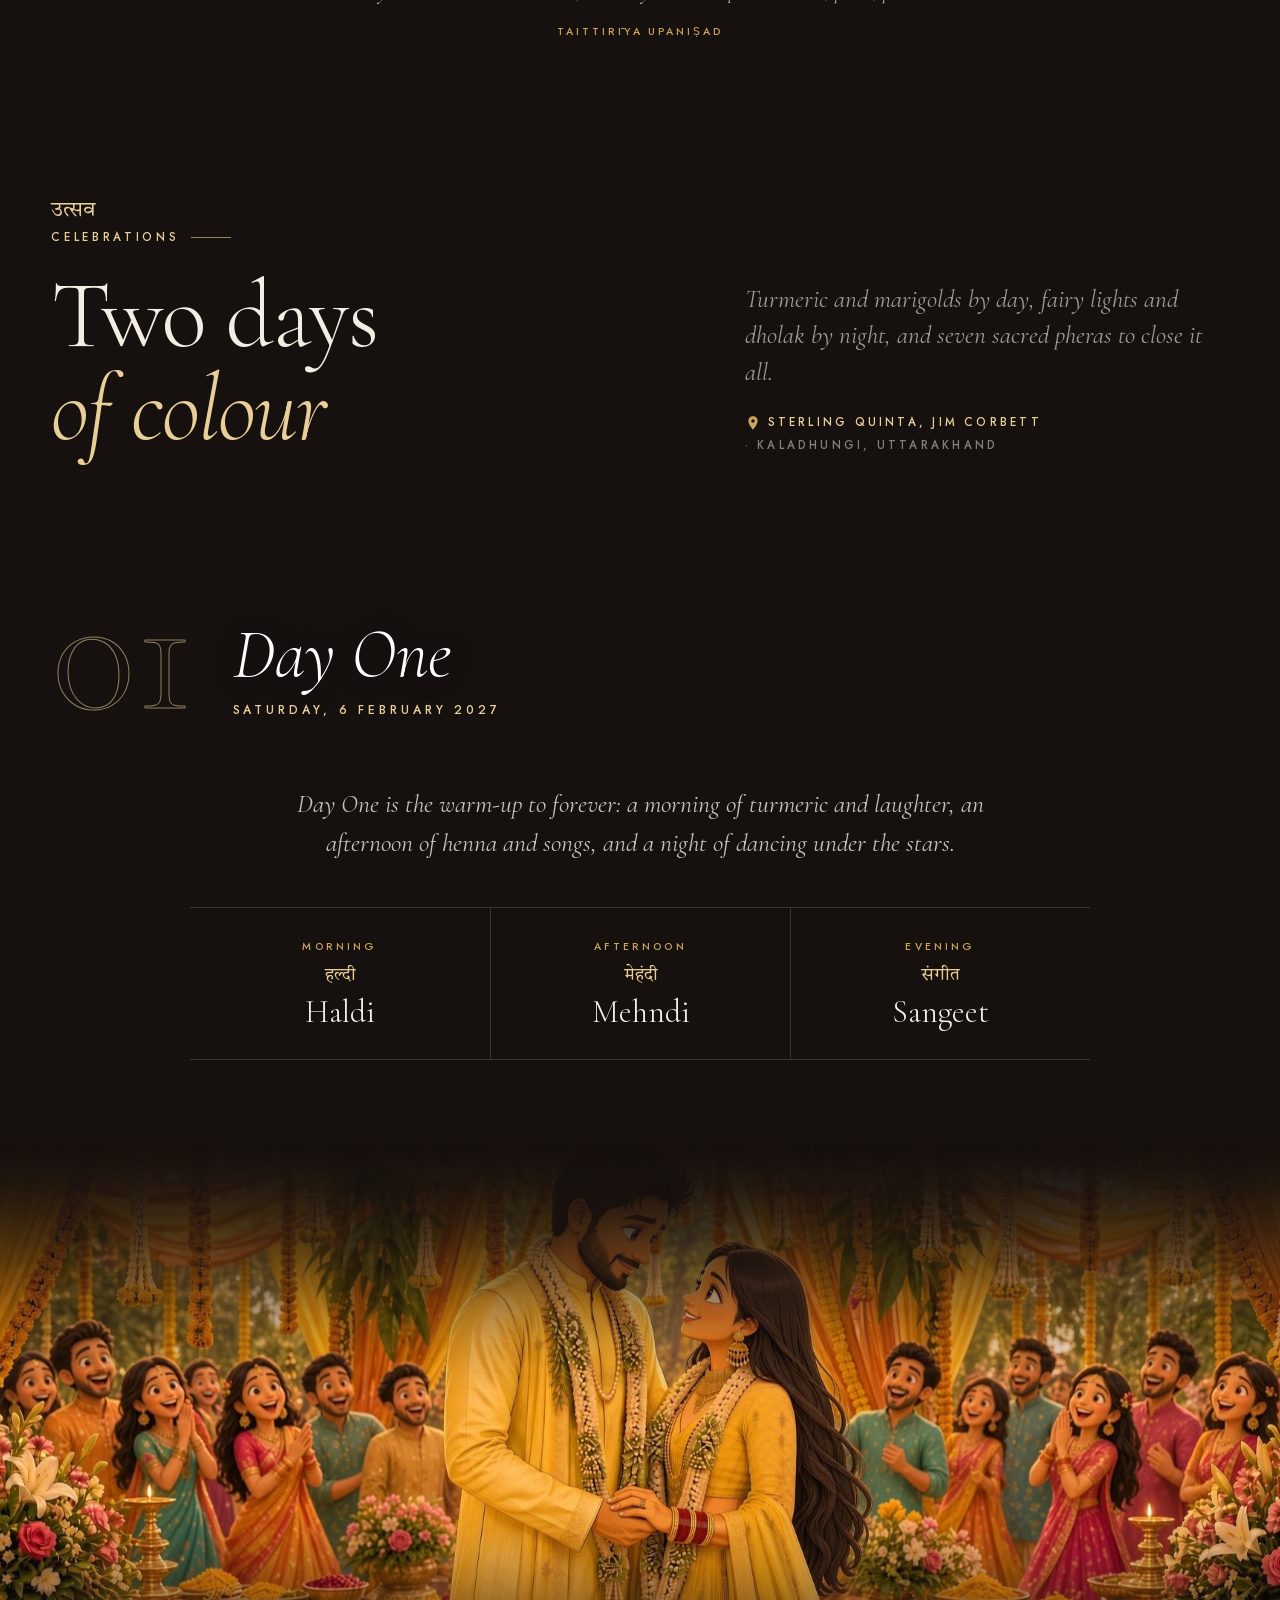
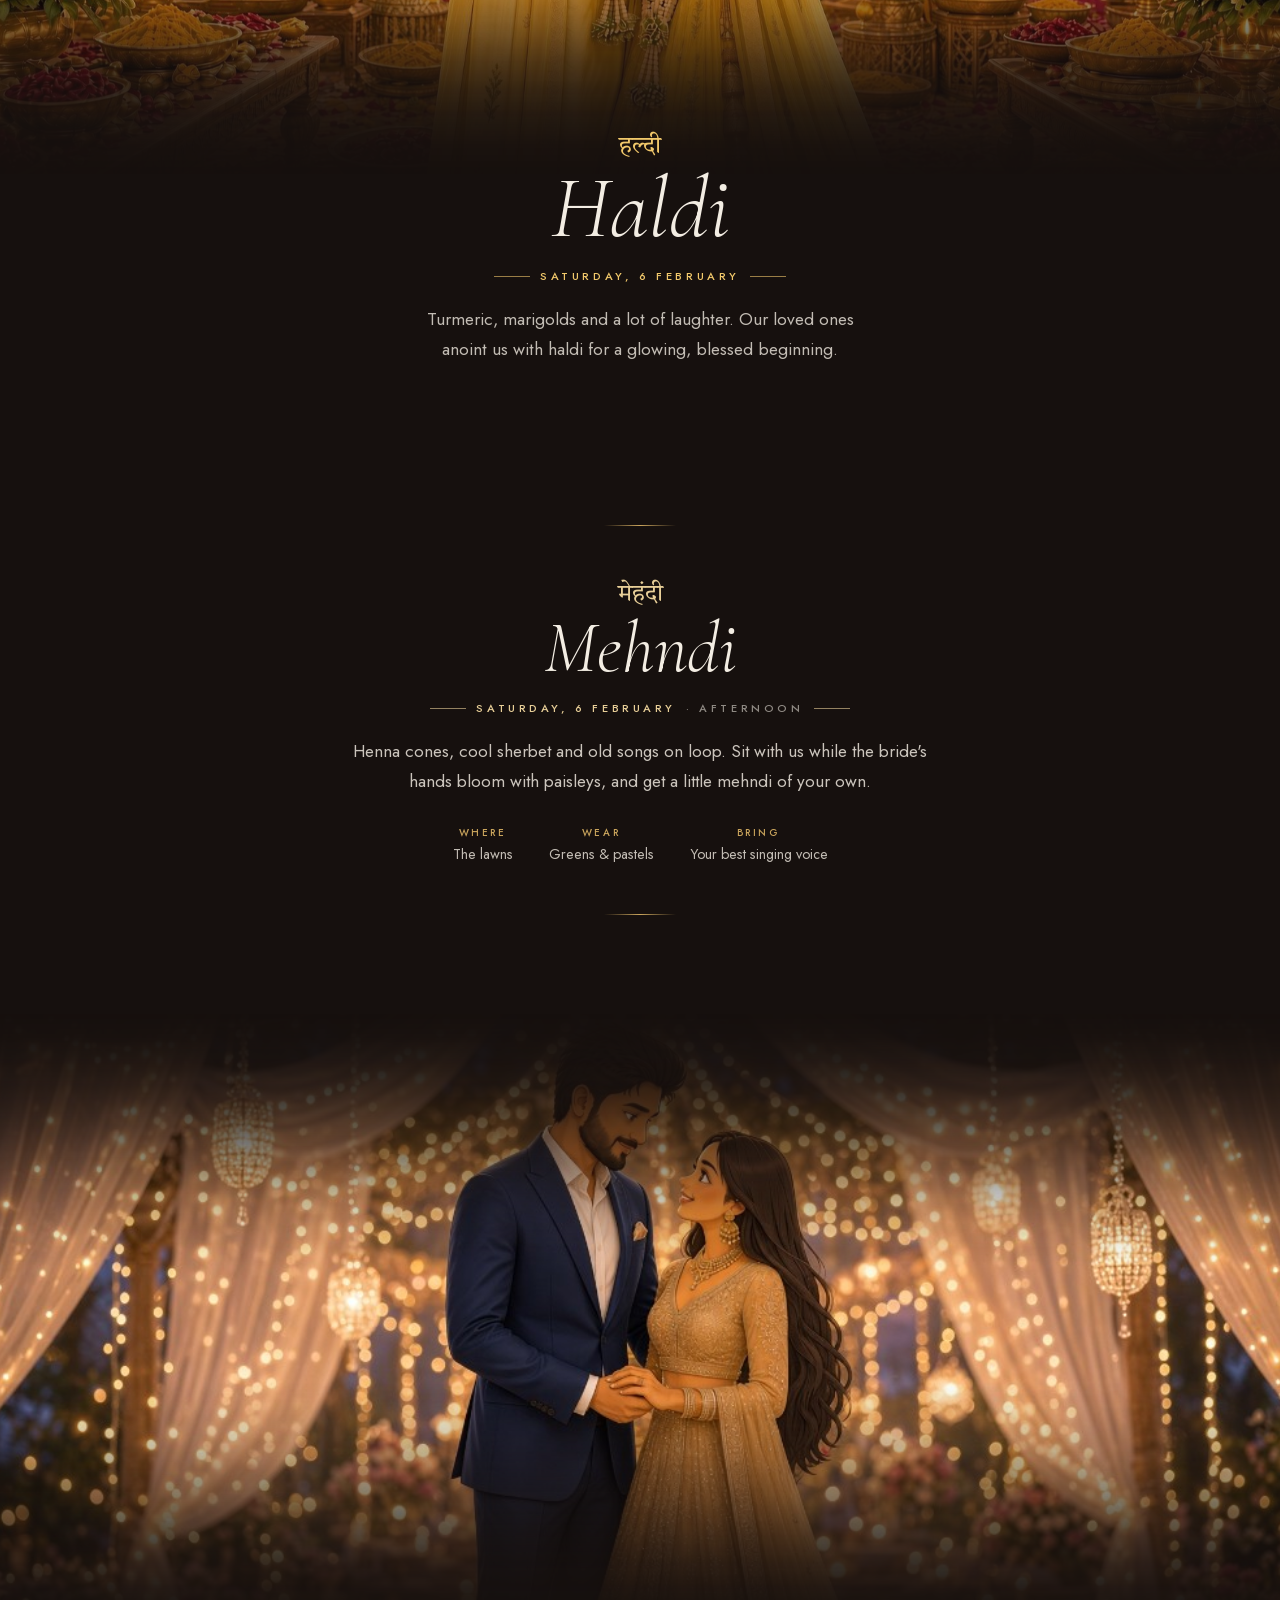
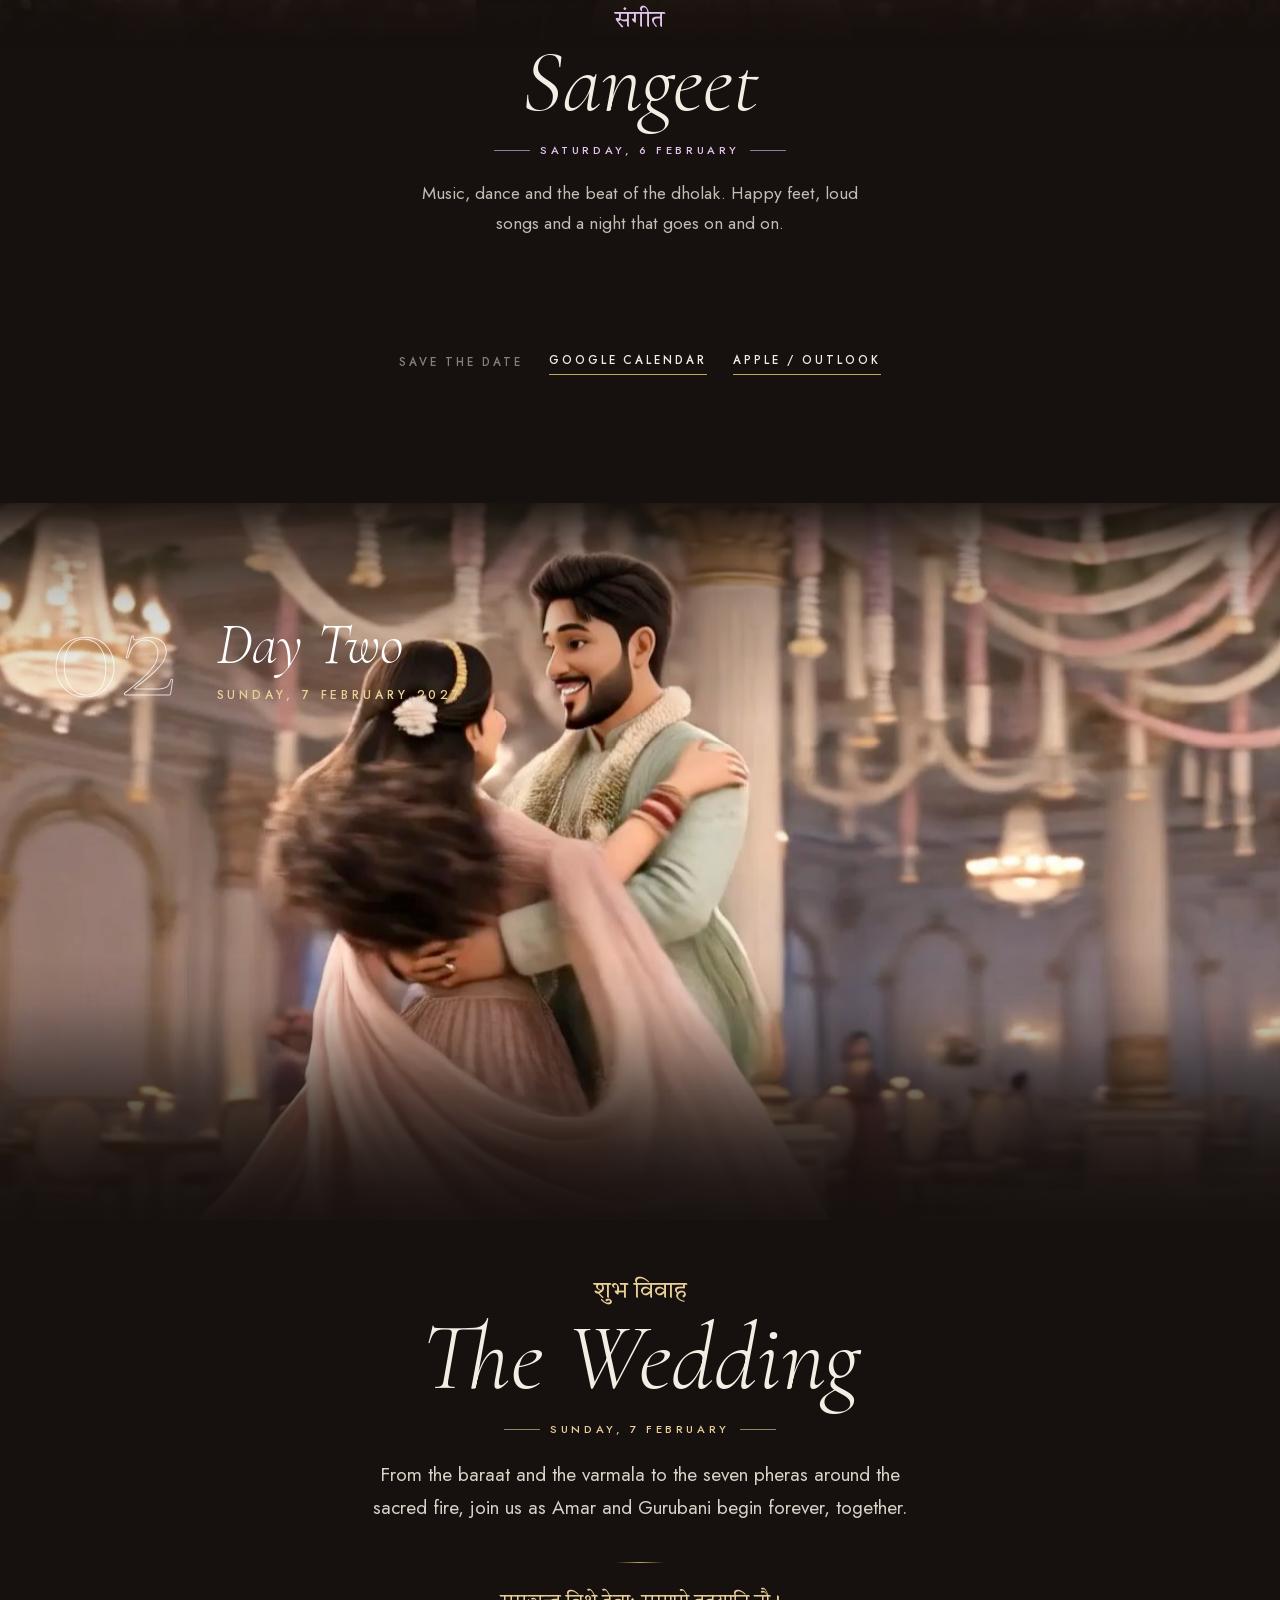
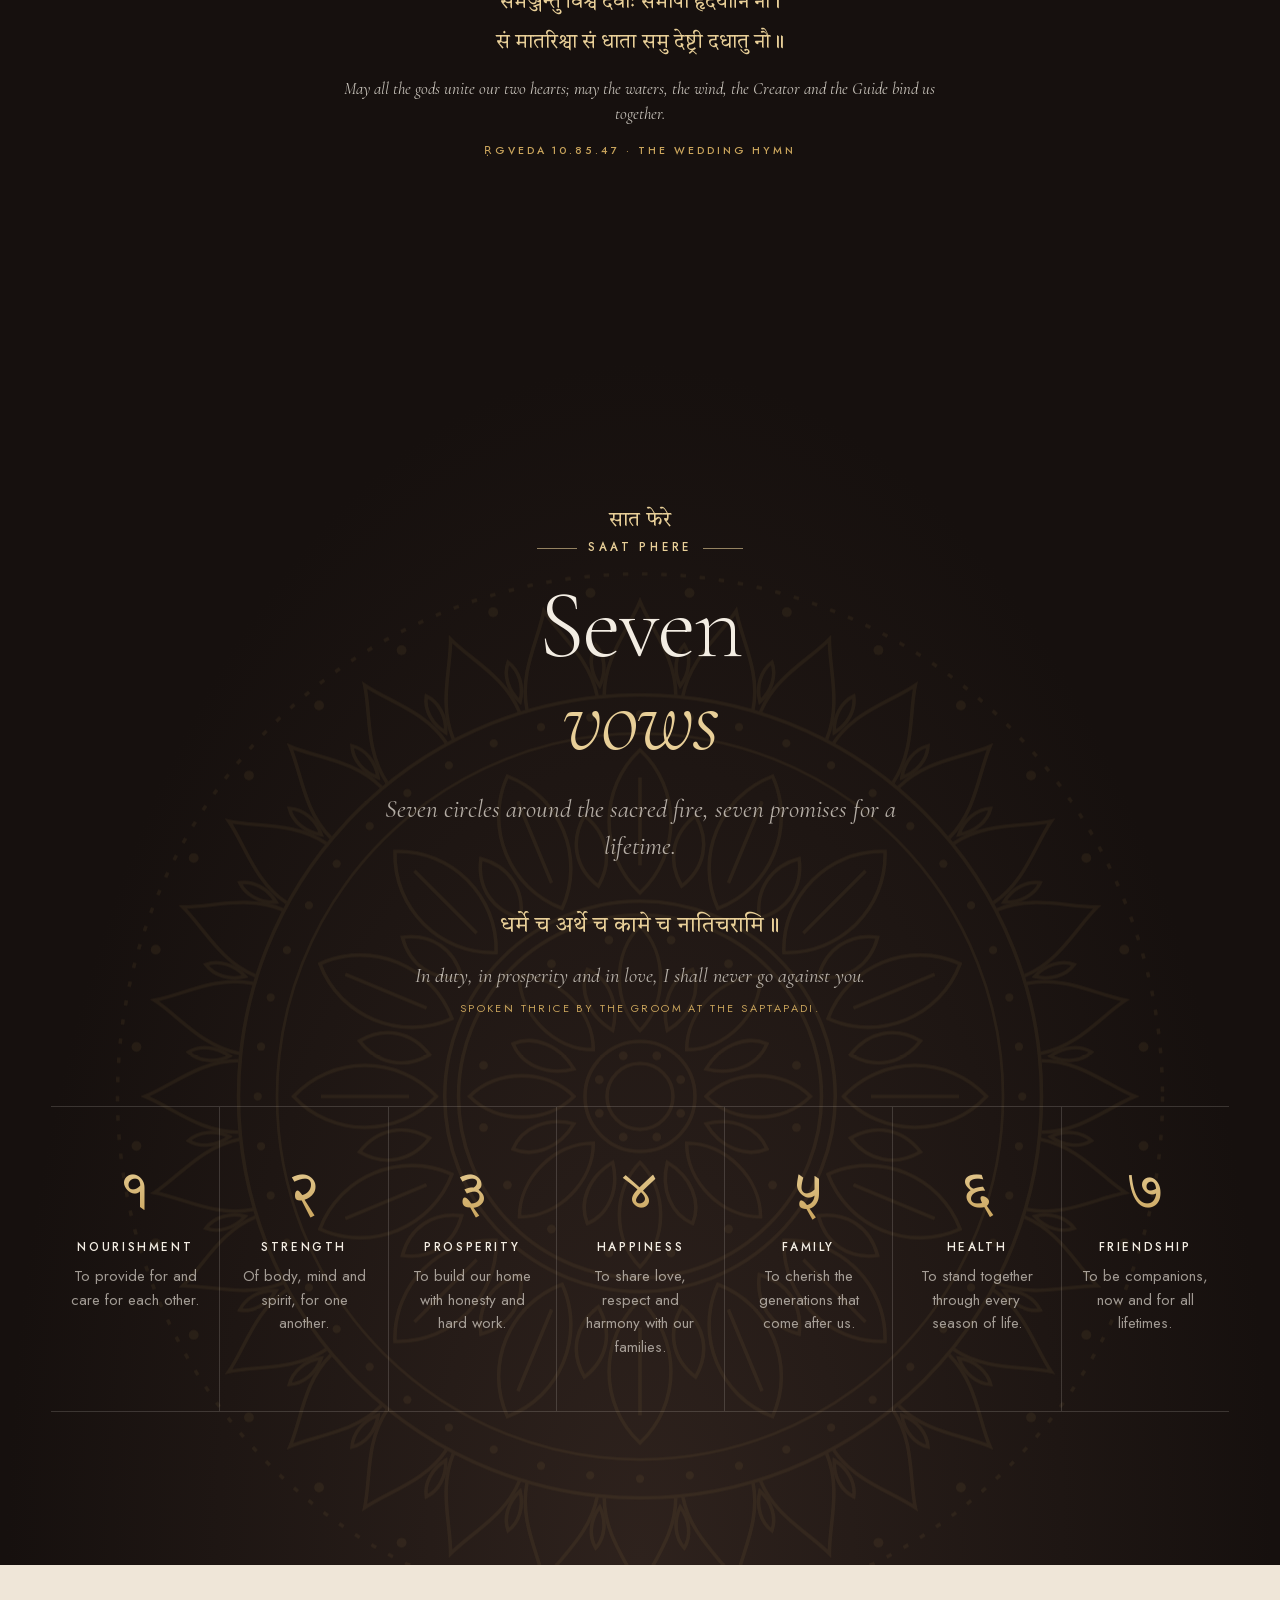
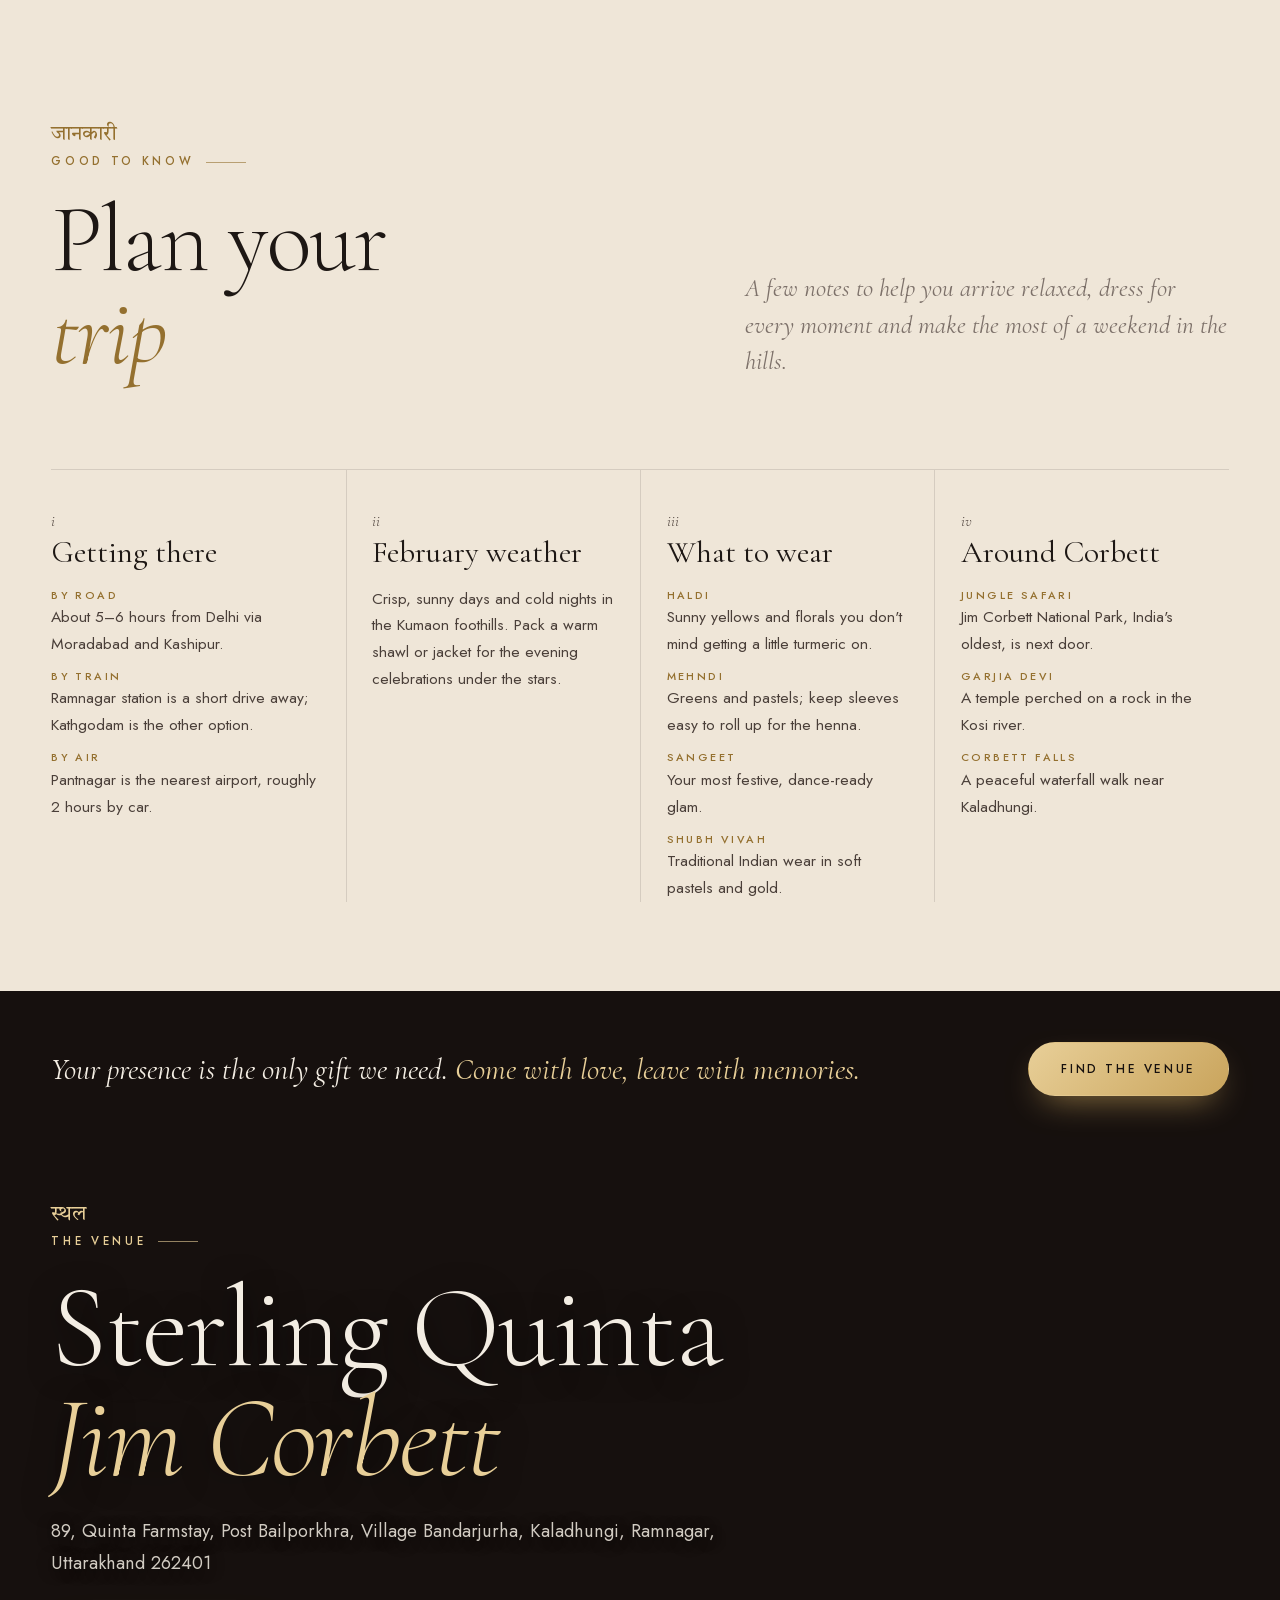
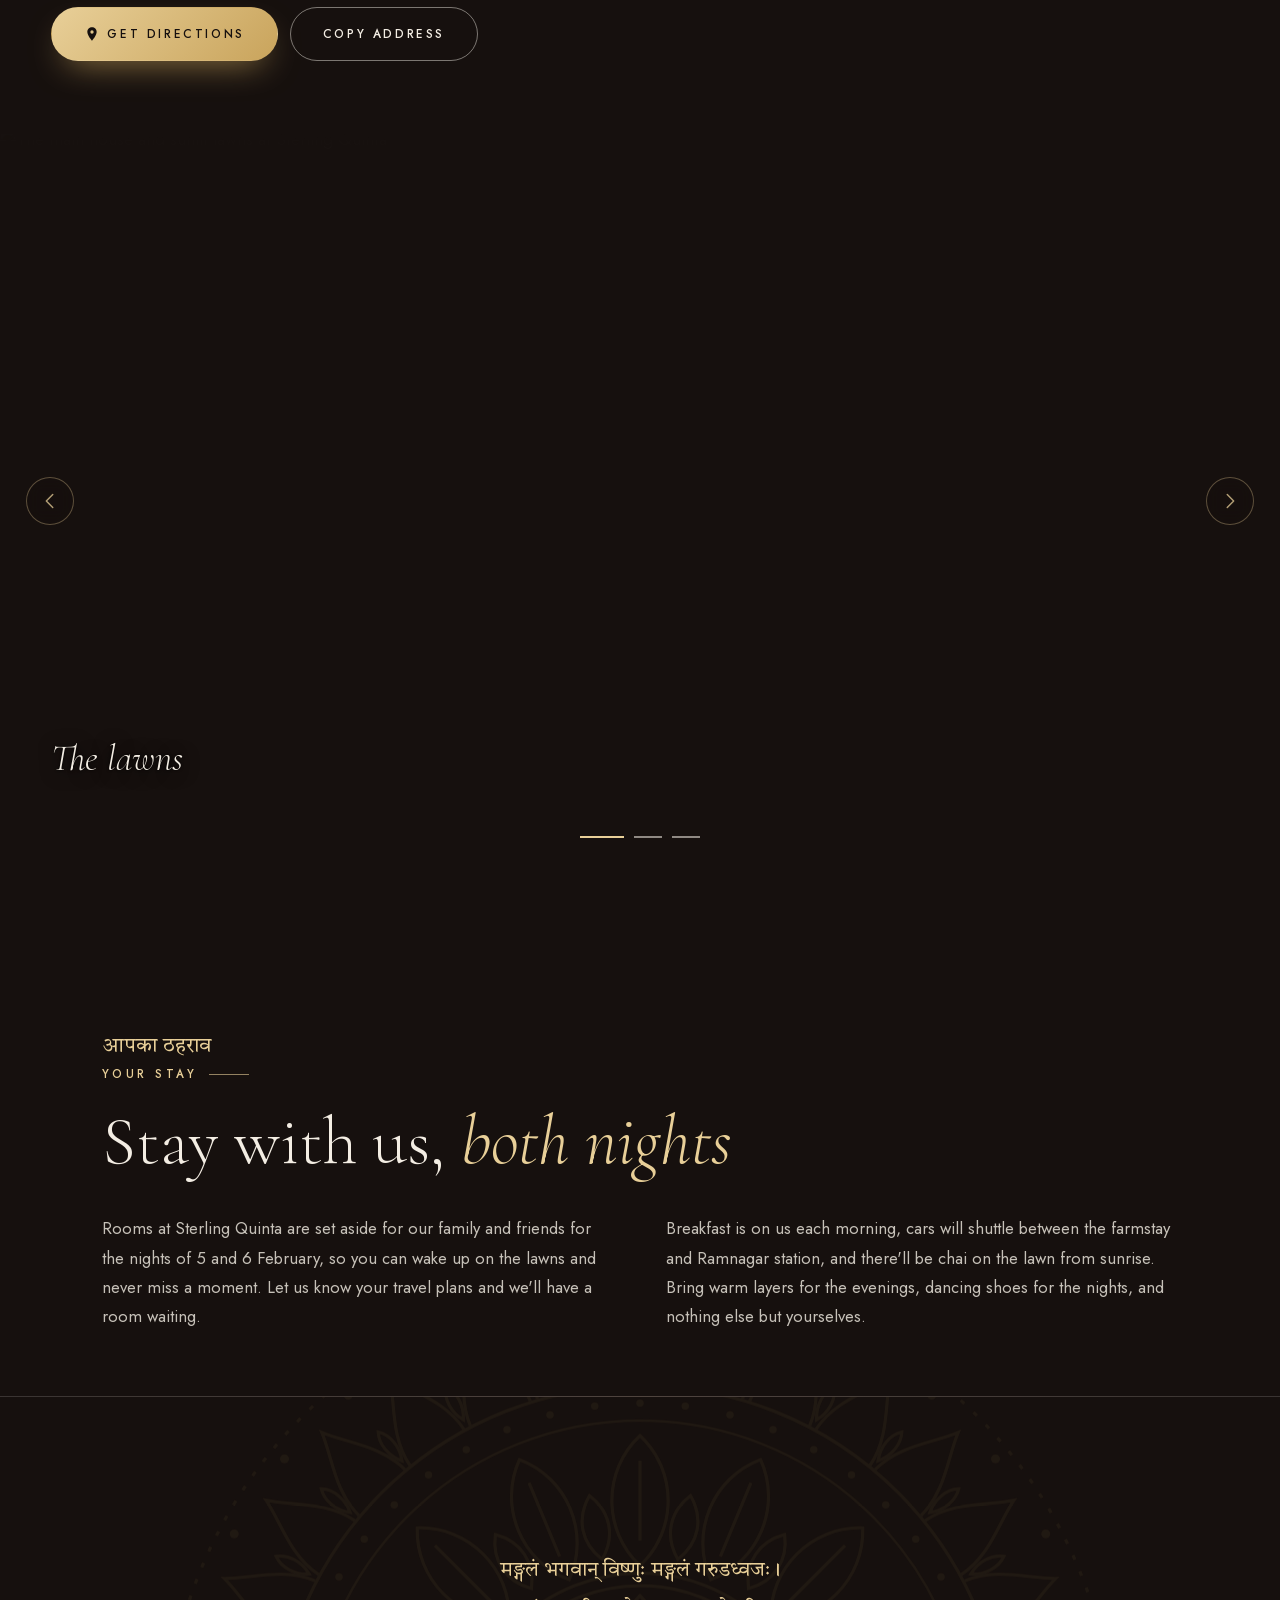
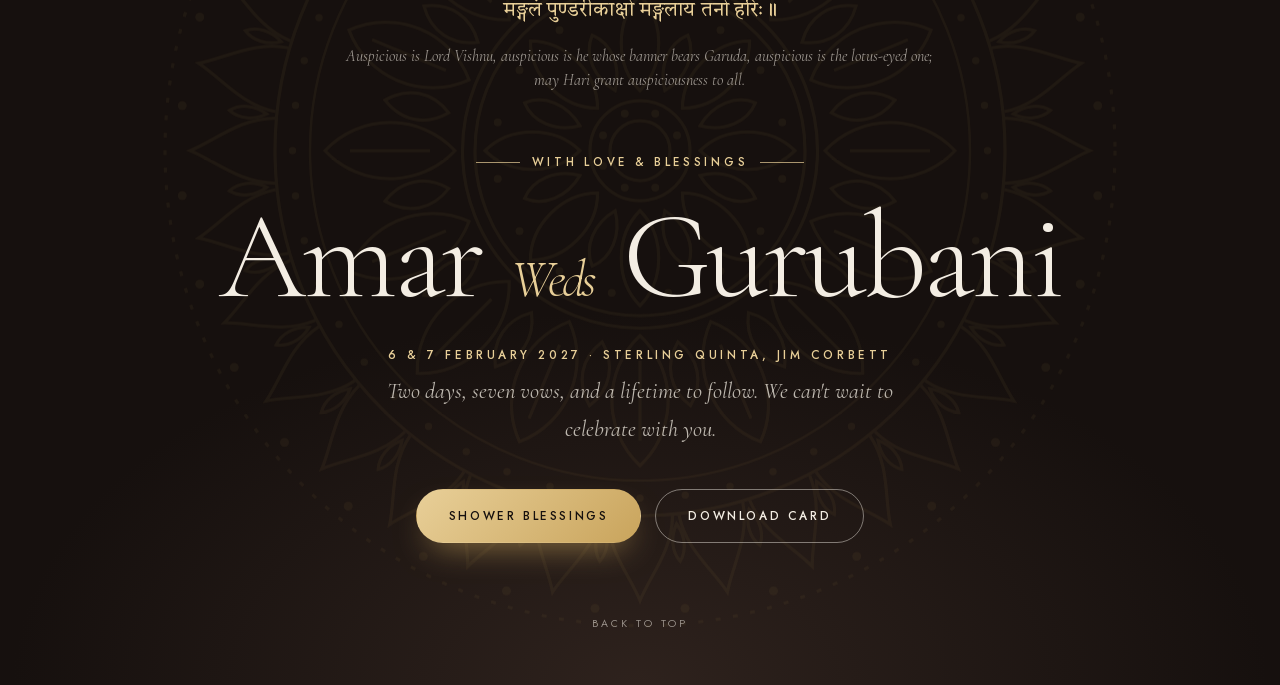
==== commit 47f2483a: "Music and menu buttons share the same 38px height; pre-commit hook restamps asset URLs. Co-Authored-" ====
--- a/index.html
+++ b/index.html
@@ -7,9 +7,9 @@
   <meta name="description" content="Amar Kumar and Gurubani Gulati invite you to their wedding: Haldi &amp; Sangeet on 6 February and Shubh Vivah on 7 February 2027 at Sterling Quinta, Jim Corbett.">
   <meta name="theme-color" content="#16100e">
   <link rel="canonical" href="https://amarkumar.guru/">
-  <link rel="icon" href="assets/img/favicon.svg?v=202610041946" type="image/svg+xml">
-  <link rel="icon" href="assets/img/favicon-32.png?v=202610041946" sizes="32x32" type="image/png">
-  <link rel="apple-touch-icon" href="assets/img/apple-touch-icon.png?v=202610041946">
+  <link rel="icon" href="assets/img/favicon.svg?v=202610041948" type="image/svg+xml">
+  <link rel="icon" href="assets/img/favicon-32.png?v=202610041948" sizes="32x32" type="image/png">
+  <link rel="apple-touch-icon" href="assets/img/apple-touch-icon.png?v=202610041948">
 
   <meta property="og:type" content="website">
   <meta property="og:url" content="https://amarkumar.guru/">
@@ -20,10 +20,10 @@
   <meta property="og:image:height" content="630">
   <meta name="twitter:card" content="summary_large_image">
 
-  <link rel="preload" href="assets/fonts/cormorant-garamond-latin.woff2?v=202610041946" as="font" type="font/woff2" crossorigin>
-  <link rel="preload" href="assets/fonts/cormorant-garamond-italic-latin.woff2?v=202610041946" as="font" type="font/woff2" crossorigin>
-  <link rel="preload" href="assets/fonts/jost-latin.woff2?v=202610041946" as="font" type="font/woff2" crossorigin>
-  <link rel="stylesheet" href="assets/css/style.css?v=202610041946">
+  <link rel="preload" href="assets/fonts/cormorant-garamond-latin.woff2?v=202610041948" as="font" type="font/woff2" crossorigin>
+  <link rel="preload" href="assets/fonts/cormorant-garamond-italic-latin.woff2?v=202610041948" as="font" type="font/woff2" crossorigin>
+  <link rel="preload" href="assets/fonts/jost-latin.woff2?v=202610041948" as="font" type="font/woff2" crossorigin>
+  <link rel="stylesheet" href="assets/css/style.css?v=202610041948">
   <script>
     document.documentElement.classList.add('js');
     // play the opening screen once per visit
@@ -32,7 +32,7 @@
       sessionStorage.setItem('ag-intro', '1');
     } catch (e) {}
   </script>
-  <script src="assets/js/main.js?v=202610041946" defer></script>
+  <script src="assets/js/main.js?v=202610041948" defer></script>
 </head>
 <body>
 
@@ -185,8 +185,8 @@
 
   <section class="entrance" aria-labelledby="entrance-title" data-host>
     <div class="entrance__media" data-speed="0.05" aria-hidden="true">
-      <video class="cine" autoplay muted loop playsinline preload="auto" poster="assets/img/bride-entrance-poster.jpg?v=202610041946">
-        <source src="assets/video/bride-entrance.mp4?v=202610041946" type="video/mp4">
+      <video class="cine" autoplay muted loop playsinline preload="auto" poster="assets/img/bride-entrance-poster.jpg?v=202610041948">
+        <source src="assets/video/bride-entrance.mp4?v=202610041948" type="video/mp4">
       </video>
     </div>
     <div class="wrap entrance__copy reveal">
@@ -214,7 +214,7 @@
     <div class="wrap">
       <div class="pair pair--diag">
       <figure class="pair__side pair__side--groom reveal">
-        <img src="assets/img/groom.jpg?v=202610041946" alt="Amar Kumar, the groom, in a sage sherwani and jasmine garland" loading="lazy" decoding="async">
+        <img src="assets/img/groom.jpg?v=202610041948" alt="Amar Kumar, the groom, in a sage sherwani and jasmine garland" loading="lazy" decoding="async">
         <figcaption class="pair__caption">
           <span class="pair__role pair__role--stack"><span lang="hi">वर</span><span>The Groom</span></span>
           <span class="pair__name">Amar <em>Kumar</em></span>
@@ -228,7 +228,7 @@
       </div>
 
       <figure class="pair__side pair__side--bride reveal">
-        <img src="assets/img/bride.jpg?v=202610041946" alt="Gurubani Gulati, the bride, in a blush pink lehenga" loading="lazy" decoding="async">
+        <img src="assets/img/bride.jpg?v=202610041948" alt="Gurubani Gulati, the bride, in a blush pink lehenga" loading="lazy" decoding="async">
         <figcaption class="pair__caption">
           <span class="pair__role pair__role--stack"><span lang="hi">वधू</span><span>The Bride</span></span>
           <span class="pair__name">Gurubani <em>Gulati</em></span>
@@ -276,7 +276,7 @@
       <div class="wrap events">
         <div class="event event--haldi reveal">
           <div class="event__media">
-            <img src="assets/img/haldi.jpg?v=202610041946" alt="Haldi ceremony — turmeric, marigolds and laughter" loading="lazy" decoding="async">
+            <img src="assets/img/haldi.jpg?v=202610041948" alt="Haldi ceremony — turmeric, marigolds and laughter" loading="lazy" decoding="async">
           </div>
           <p class="event__hindi" lang="hi">हल्दी</p>
           <h4 class="event__name">Haldi</h4>
@@ -296,7 +296,7 @@
         </div>
         <div class="event event--sangeet event--flip reveal">
           <div class="event__media">
-            <img src="assets/img/sangeet.jpg?v=202610041946" alt="Sangeet night — music, dance and celebration" loading="lazy" decoding="async">
+            <img src="assets/img/sangeet.jpg?v=202610041948" alt="Sangeet night — music, dance and celebration" loading="lazy" decoding="async">
           </div>
           <p class="event__hindi" lang="hi">संगीत</p>
           <h4 class="event__name">Sangeet</h4>
@@ -307,15 +307,15 @@
       <p class="save reveal">
         <span>Save the date</span>
         <a class="save__link" href="https://calendar.google.com/calendar/render?action=TEMPLATE&amp;text=Haldi%20%26%20Sangeet%20-%20Amar%20Weds%20Gurubani&amp;dates=20270206/20270207&amp;details=Haldi%20and%20Sangeet%20celebrations%20for%20the%20wedding%20of%20Amar%20Kumar%20and%20Gurubani%20Gulati.%20https%3A//amarkumar.guru/&amp;location=Sterling%20Quinta%20Jim%20Corbett%2C%2089%20Quinta%20Farmstay%2C%20Post%20Bailporkhra%2C%20Village%20Bandarjurha%2C%20Kaladhungi%2C%20Ramnagar%2C%20Uttarakhand%20262401" target="_blank" rel="noopener">Google Calendar</a>
-        <a class="save__link" href="assets/cal/haldi-sangeet.ics?v=202610041946" download>Apple / Outlook</a>
+        <a class="save__link" href="assets/cal/haldi-sangeet.ics?v=202610041948" download>Apple / Outlook</a>
       </p>
     </article>
 
     <article class="day day--two">
       <div class="finale" data-host>
         <div class="finale__media" data-speed="0.05" aria-hidden="true">
-          <video class="cine" autoplay muted loop playsinline preload="auto" poster="assets/img/couple-poster.jpg?v=202610041946">
-            <source src="assets/video/couple.mp4?v=202610041946" type="video/mp4">
+          <video class="cine" autoplay muted loop playsinline preload="auto" poster="assets/img/couple-poster.jpg?v=202610041948">
+            <source src="assets/video/couple.mp4?v=202610041948" type="video/mp4">
           </video>
         </div>
         <div class="wrap finale__top reveal">
@@ -340,7 +340,7 @@
       <p class="save reveal">
         <span>Save the date</span>
         <a class="save__link" href="https://calendar.google.com/calendar/render?action=TEMPLATE&amp;text=Shubh%20Vivah%20-%20Amar%20Weds%20Gurubani&amp;dates=20270207/20270208&amp;details=The%20wedding%20of%20Amar%20Kumar%20and%20Gurubani%20Gulati.%20https%3A//amarkumar.guru/&amp;location=Sterling%20Quinta%20Jim%20Corbett%2C%2089%20Quinta%20Farmstay%2C%20Post%20Bailporkhra%2C%20Village%20Bandarjurha%2C%20Kaladhungi%2C%20Ramnagar%2C%20Uttarakhand%20262401" target="_blank" rel="noopener">Google Calendar</a>
-        <a class="save__link" href="assets/cal/shubh-vivah.ics?v=202610041946" download>Apple / Outlook</a>
+        <a class="save__link" href="assets/cal/shubh-vivah.ics?v=202610041948" download>Apple / Outlook</a>
       </p>
     </article>
   </section>
@@ -435,9 +435,9 @@
 
     <div class="carousel reveal" data-carousel tabindex="0" aria-roledescription="carousel" aria-label="Photos of Sterling Quinta">
       <div class="carousel__track">
-        <figure class="carousel__slide is-active"><img src="assets/img/venue-house.jpg?v=202610041946" alt="The main house and sunlit lawns at Sterling Quinta" loading="lazy" decoding="async"><figcaption>The lawns</figcaption></figure>
-        <figure class="carousel__slide"><img src="assets/img/venue-room.jpg?v=202610041946" alt="A guest room with a wooden ceiling and a garden window" loading="lazy" decoding="async"><figcaption>The rooms</figcaption></figure>
-        <figure class="carousel__slide"><img src="assets/img/venue-dining.jpg?v=202610041946" alt="The dining room with a balcony over the trees" loading="lazy" decoding="async"><figcaption>Dining</figcaption></figure>
+        <figure class="carousel__slide is-active"><img src="assets/img/venue-house.jpg?v=202610041948" alt="The main house and sunlit lawns at Sterling Quinta" loading="lazy" decoding="async"><figcaption>The lawns</figcaption></figure>
+        <figure class="carousel__slide"><img src="assets/img/venue-room.jpg?v=202610041948" alt="A guest room with a wooden ceiling and a garden window" loading="lazy" decoding="async"><figcaption>The rooms</figcaption></figure>
+        <figure class="carousel__slide"><img src="assets/img/venue-dining.jpg?v=202610041948" alt="The dining room with a balcony over the trees" loading="lazy" decoding="async"><figcaption>Dining</figcaption></figure>
       </div>
       <button class="carousel__arrow carousel__arrow--prev" type="button" data-prev aria-label="Previous photo"><svg viewBox="0 0 24 24" aria-hidden="true"><path fill="none" stroke="currentColor" stroke-width="1.6" stroke-linecap="round" stroke-linejoin="round" d="M15 5l-7 7 7 7"/></svg></button>
       <button class="carousel__arrow carousel__arrow--next" type="button" data-next aria-label="Next photo"><svg viewBox="0 0 24 24" aria-hidden="true"><path fill="none" stroke="currentColor" stroke-width="1.6" stroke-linecap="round" stroke-linejoin="round" d="M9 5l7 7-7 7"/></svg></button>
@@ -471,13 +471,13 @@
     <p class="footer__note">Two days, seven vows, and a lifetime to follow. We can't wait to celebrate with you.</p>
     <div class="footer__actions">
       <button class="btn btn--gold" type="button" data-bless>Shower blessings</button>
-      <a class="btn btn--line" href="assets/img/invitation-card.jpg?v=202610041946" download="Amar-Weds-Gurubani-Wedding-Invitation.jpg">Download card</a>
+      <a class="btn btn--line" href="assets/img/invitation-card.jpg?v=202610041948" download="Amar-Weds-Gurubani-Wedding-Invitation.jpg">Download card</a>
     </div>
     <a class="footer__top" href="#top">Back to top</a>
   </div>
 </footer>
 
-<audio class="music" data-music src="assets/audio/theme.m4a?v=202610041946" loop autoplay preload="auto"></audio>
+<audio class="music" data-music src="assets/audio/theme.m4a?v=202610041948" loop autoplay preload="auto"></audio>
 
 <div class="toast" role="status" aria-live="polite"></div>
 
--- a/assets/css/style.css
+++ b/assets/css/style.css
@@ -2769,6 +2769,7 @@
 /* Menu bar: tools on the right, hamburger on small screens */
 .nav__tools { display: flex; align-items: center; gap: 10px; flex: none; }
 .nav__music { margin-left: 0; }
+.nav__tools .nav__music, .nav__tools .nav__burger { box-sizing: border-box; height: 38px; min-height: 38px; }
 .nav__burger {
   display: none;
   align-items: center;
@@ -2791,7 +2792,7 @@
   .nav { flex-wrap: wrap; }
   .nav__mark { font-size: 1.5rem; }
   .nav__burger { display: inline-flex; }
-  .nav__music { padding: 8px 9px; }
+  .nav__music { width: 38px; padding: 0; justify-content: center; }
   .nav__links {
     order: 3;
     flex: 1 0 100%;
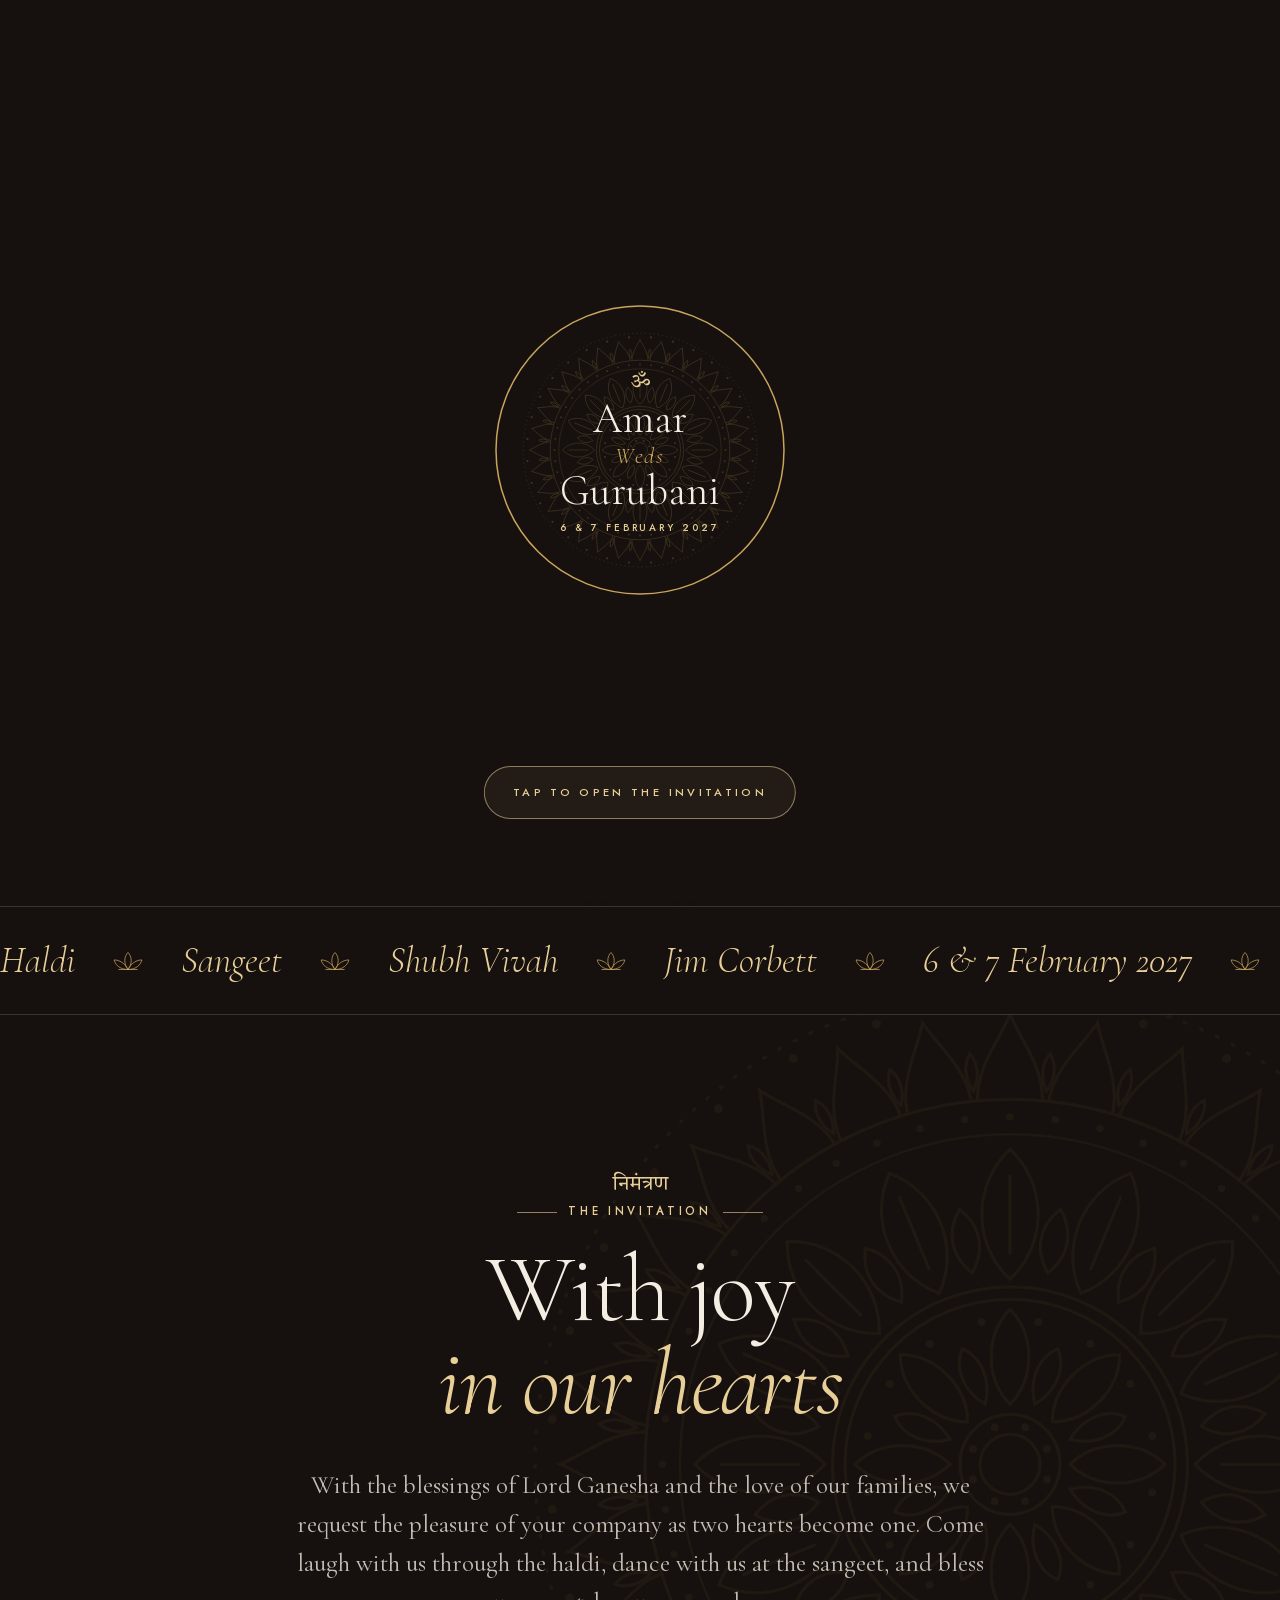
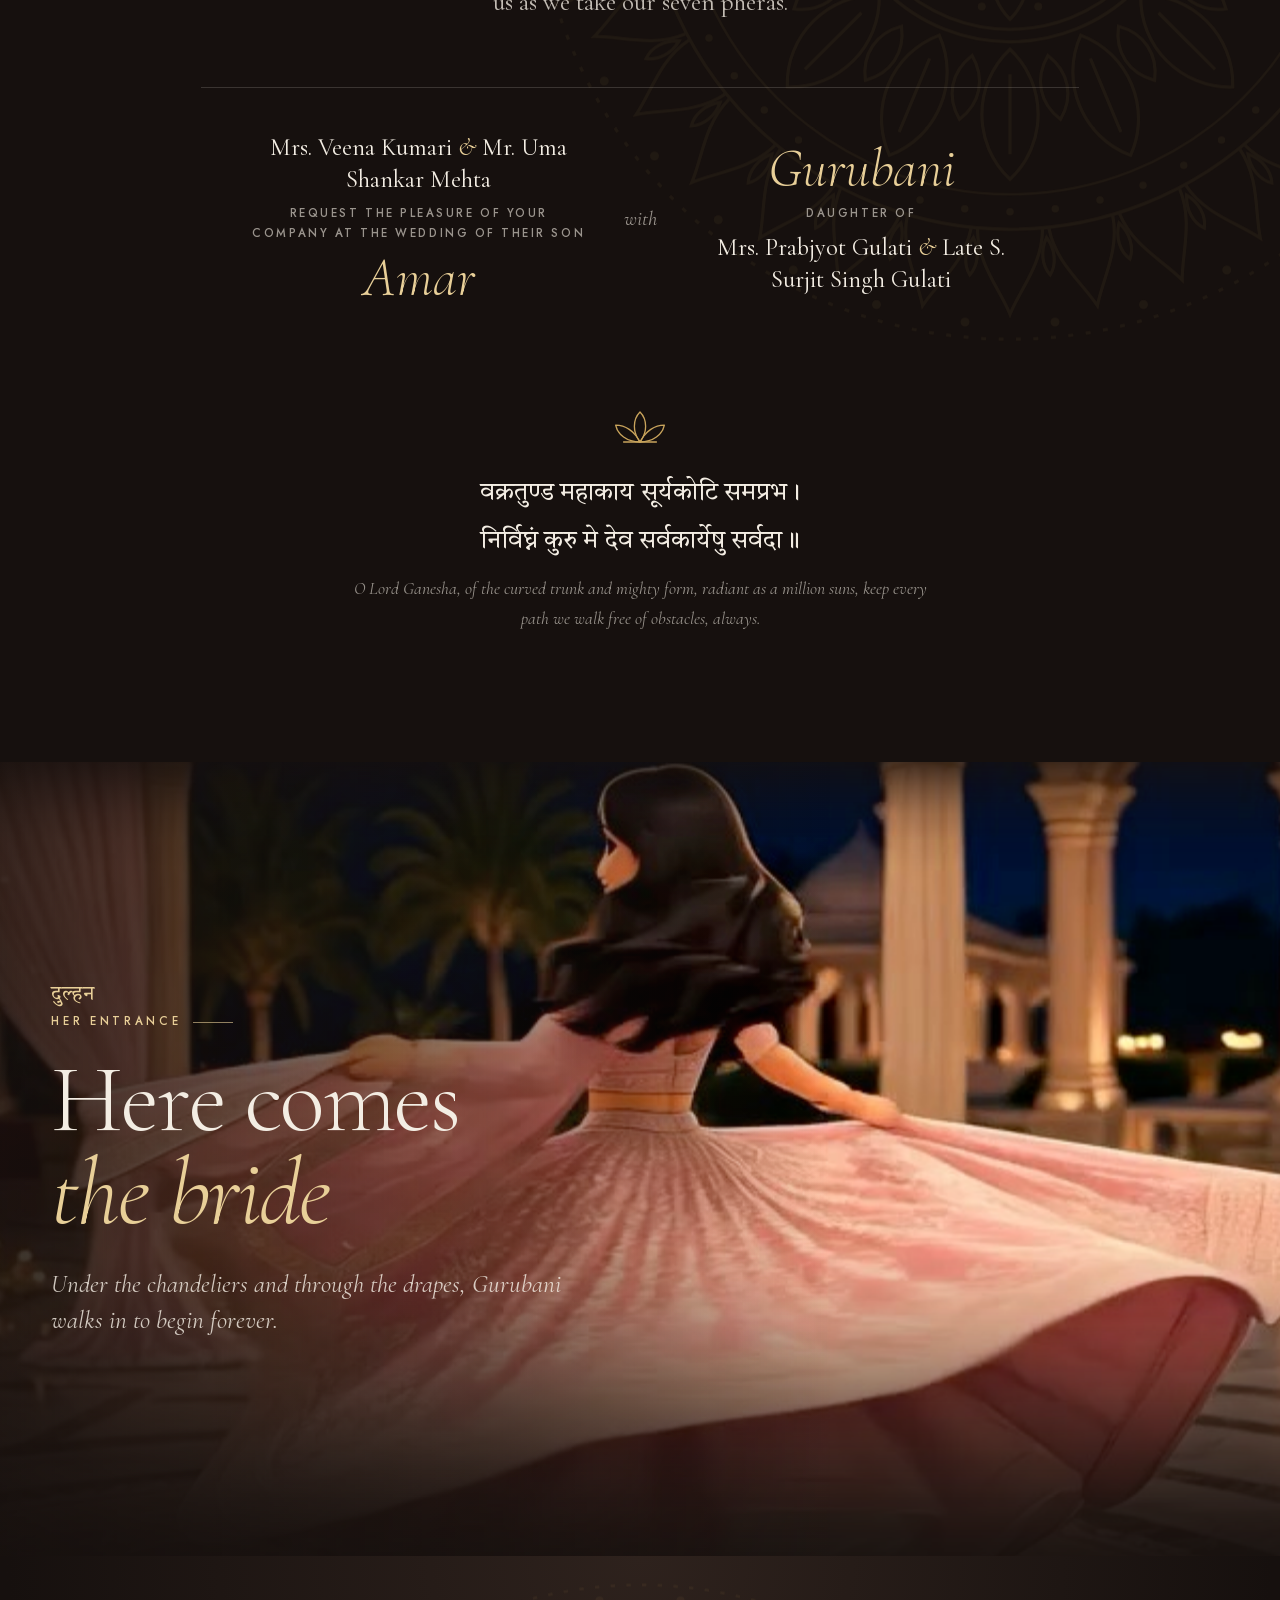
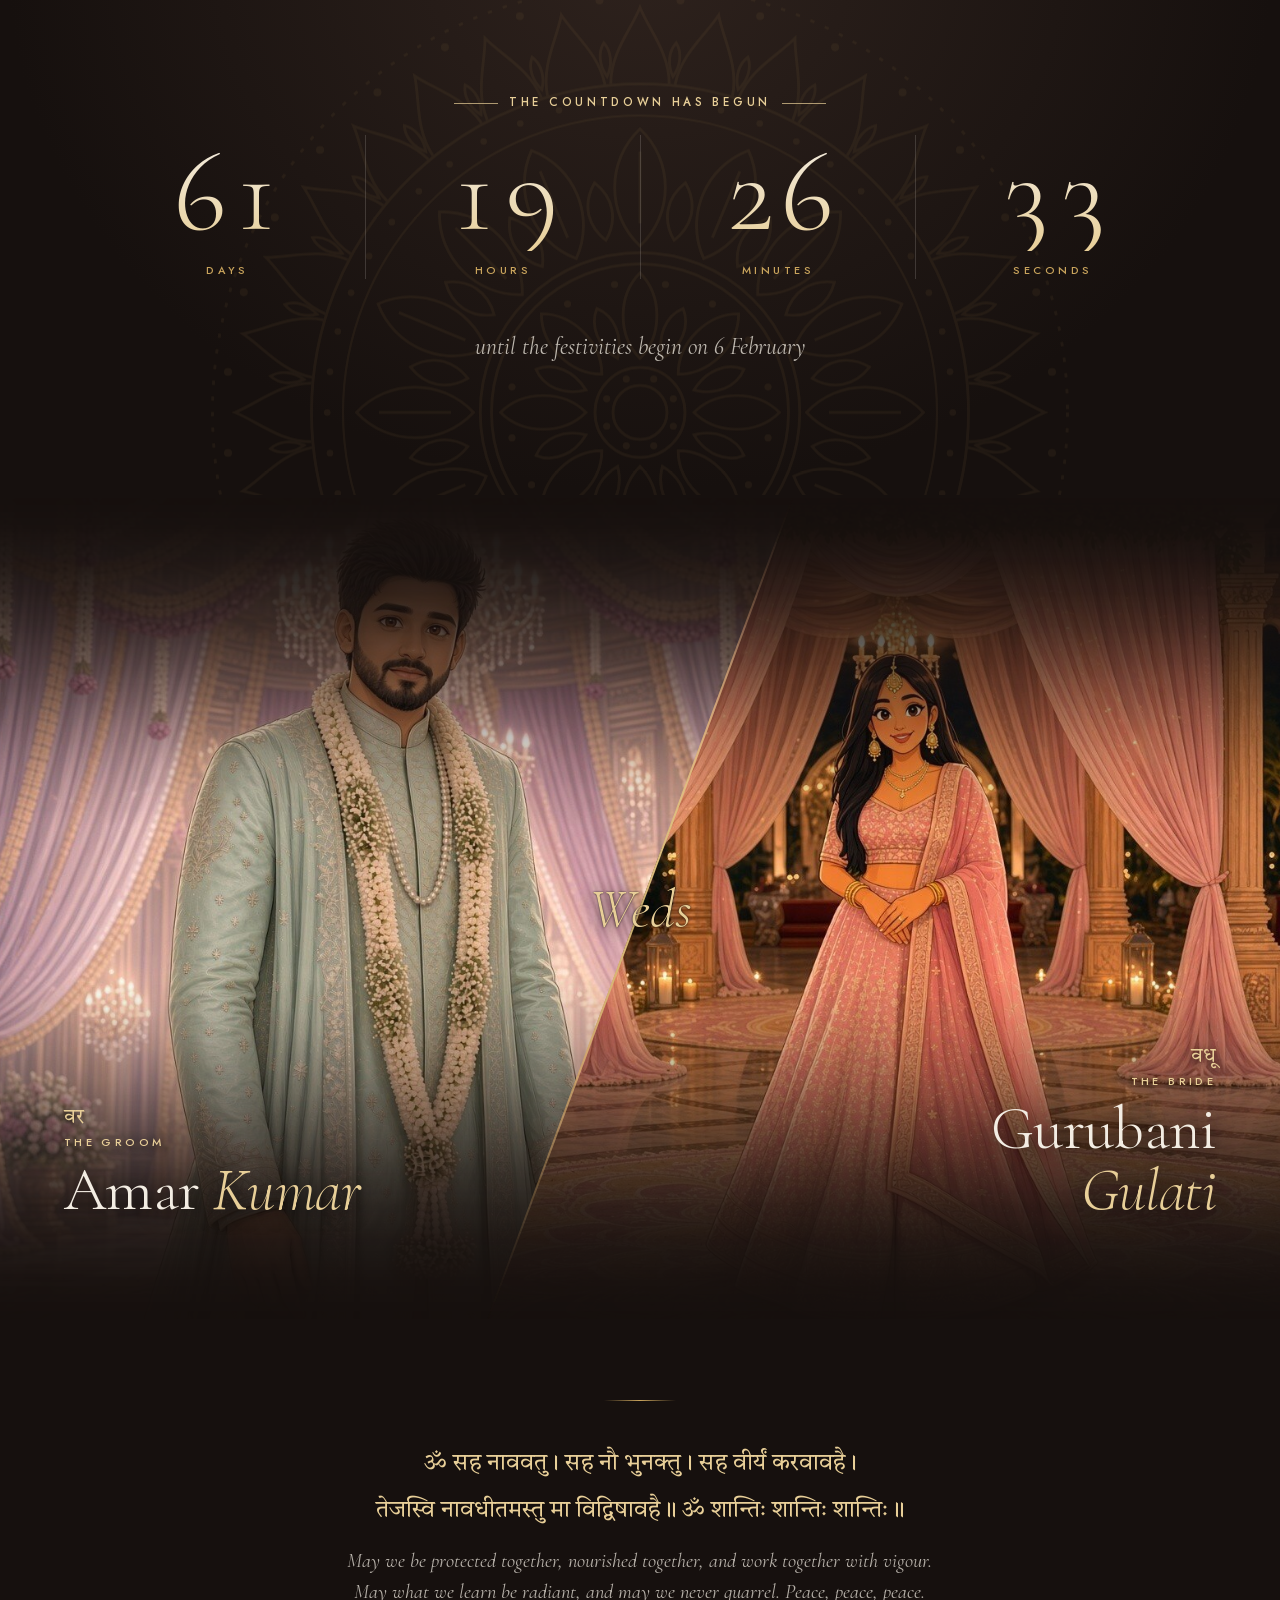
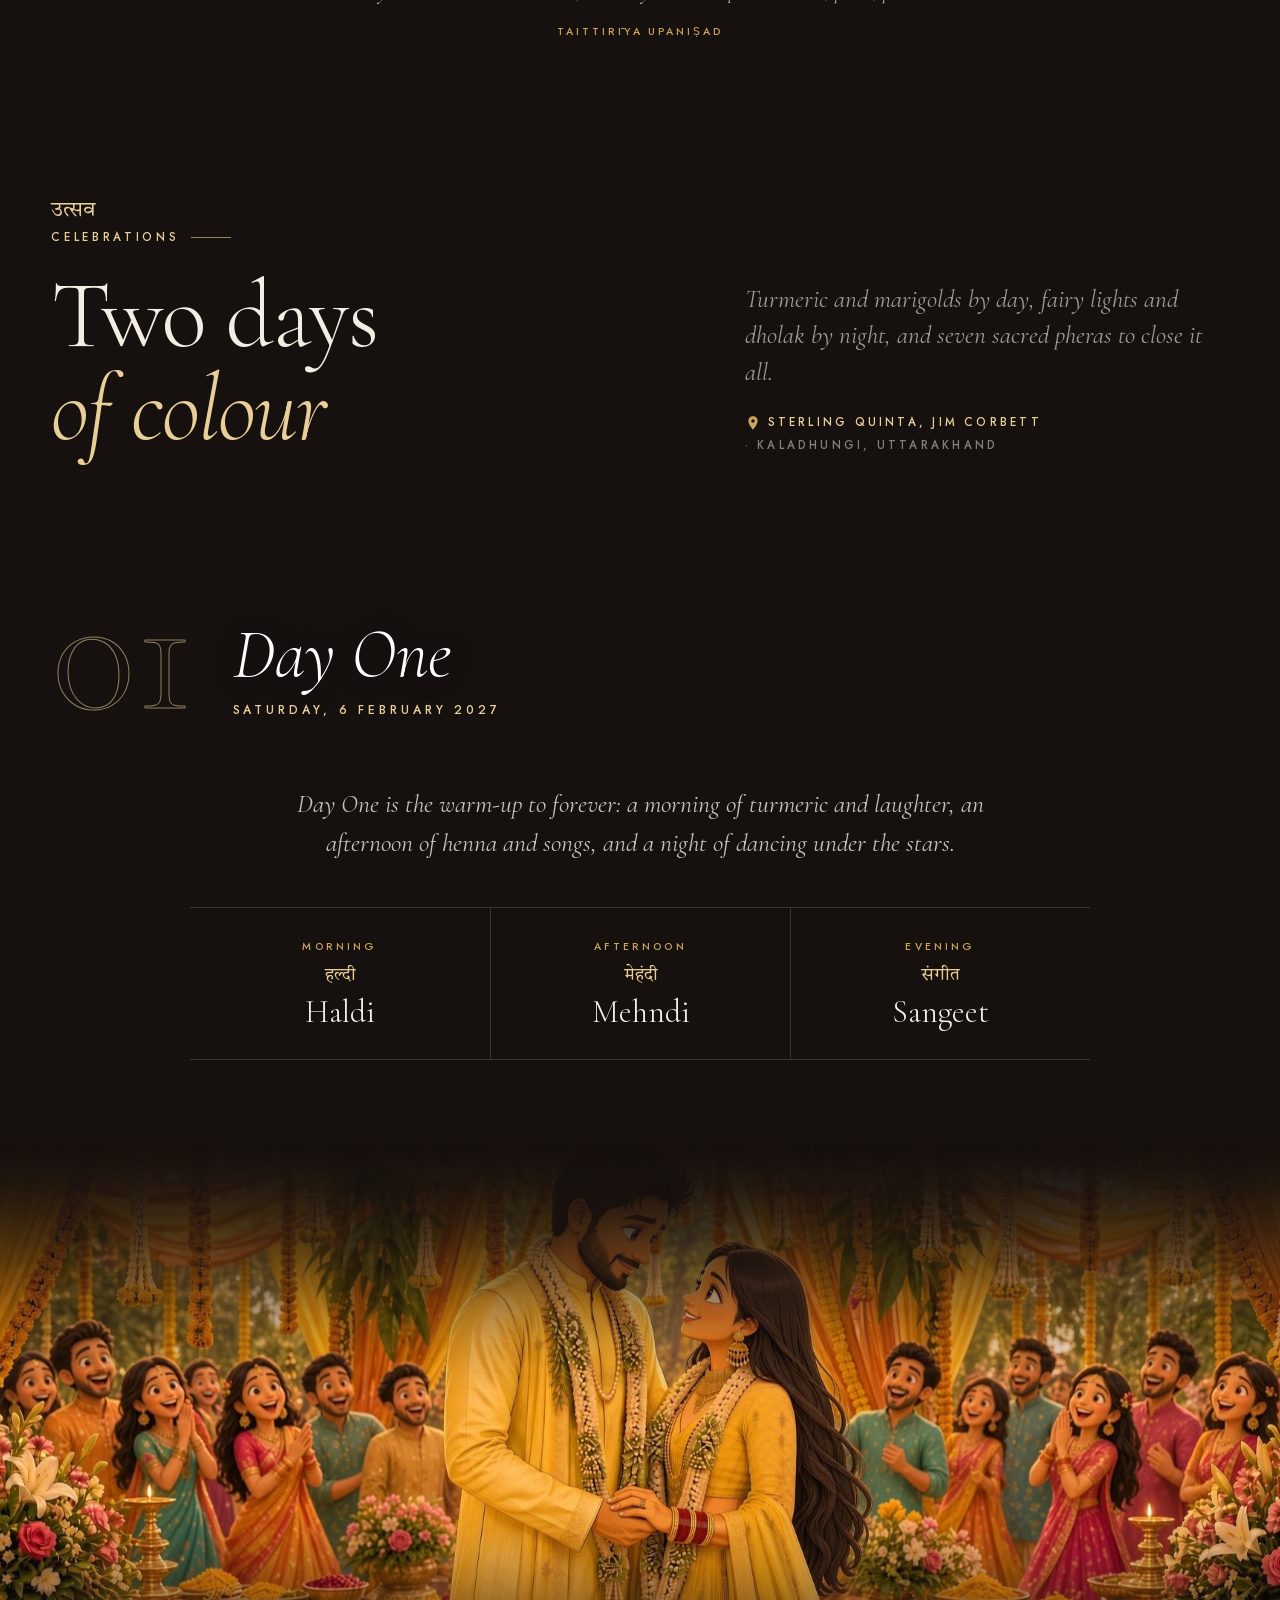
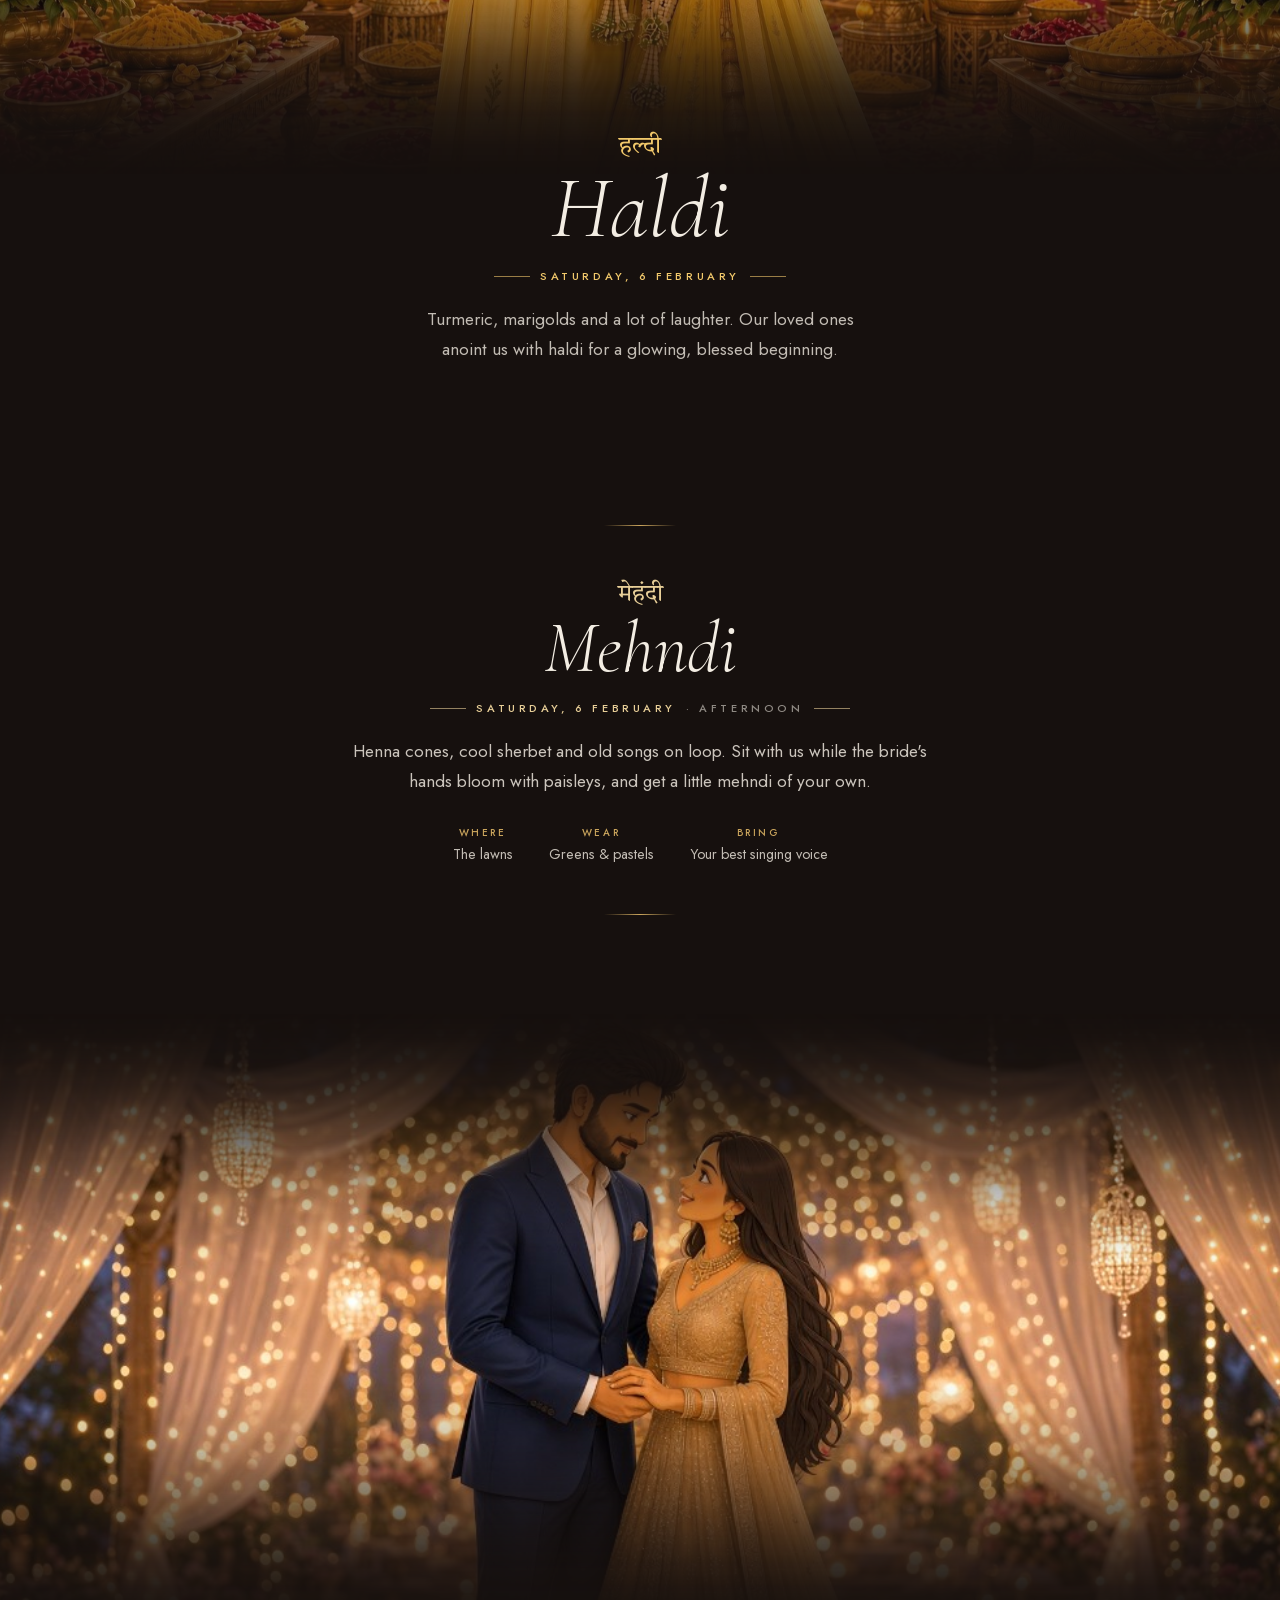
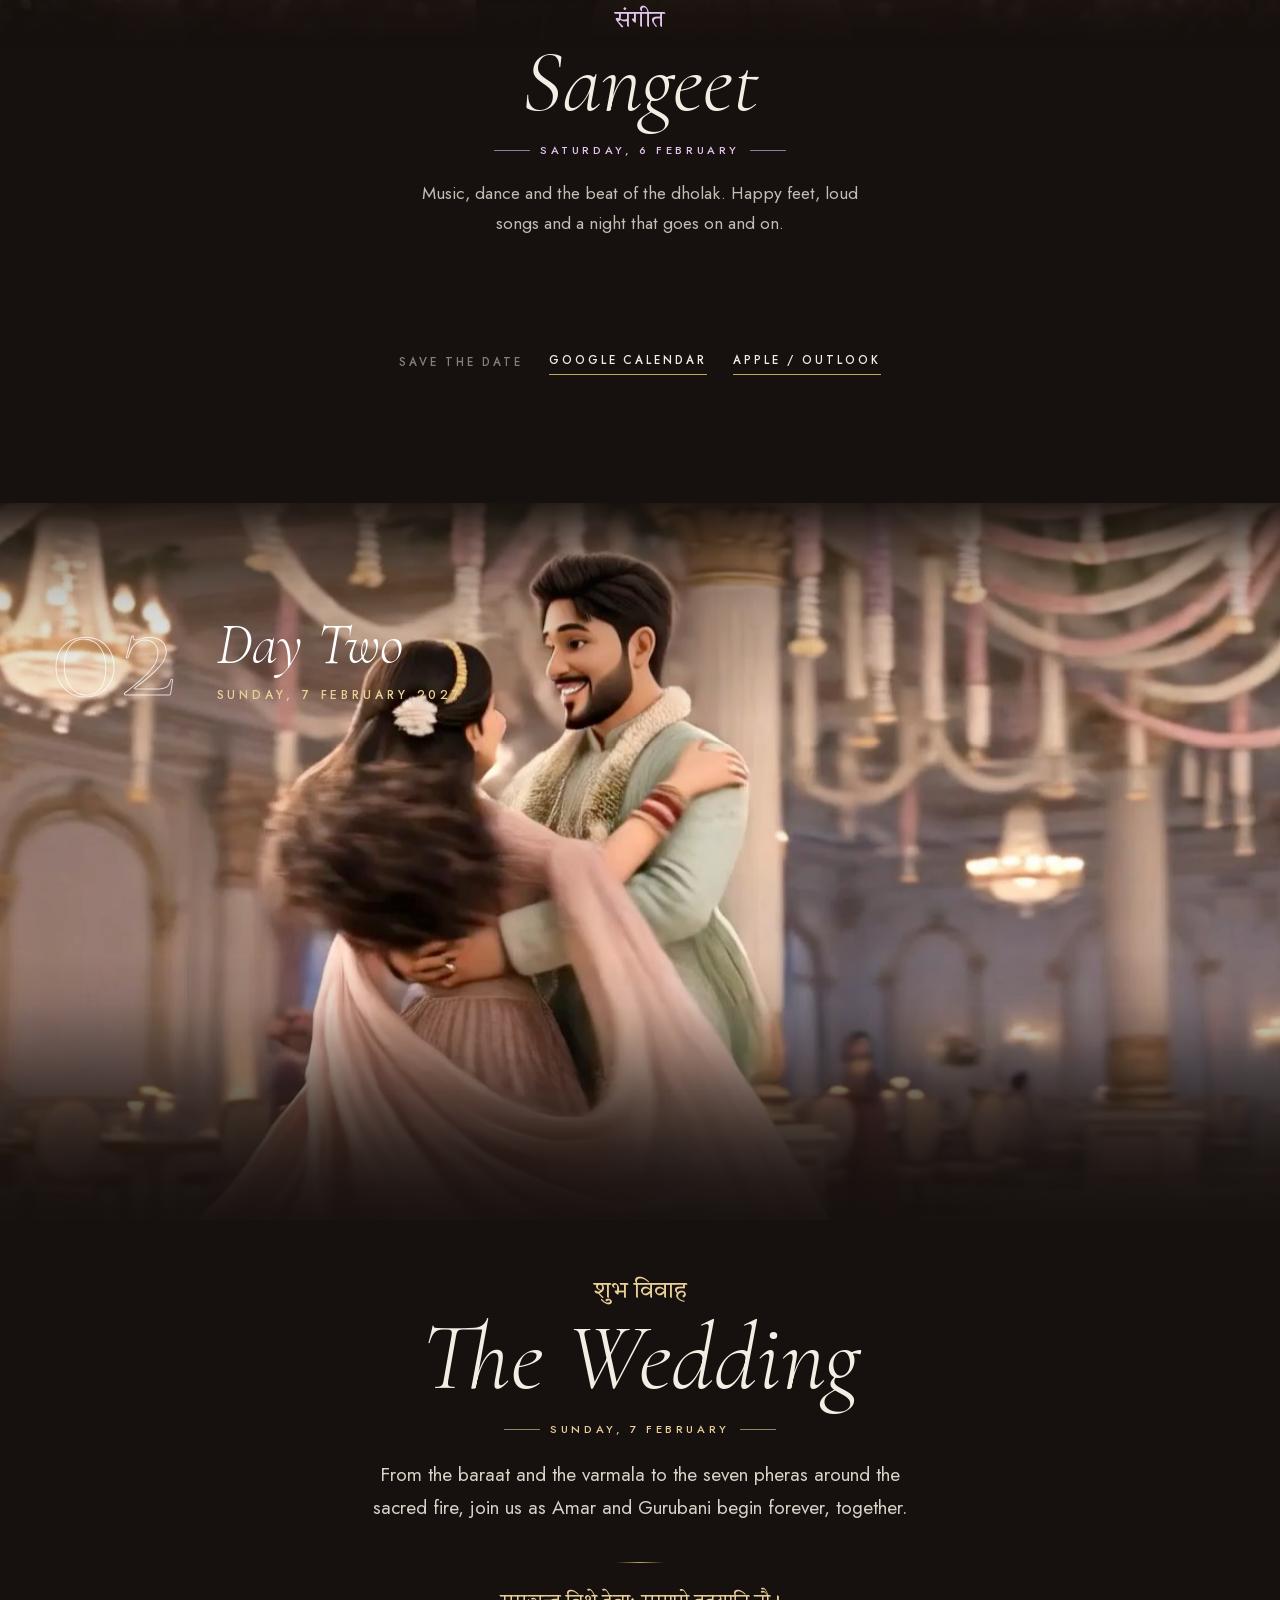
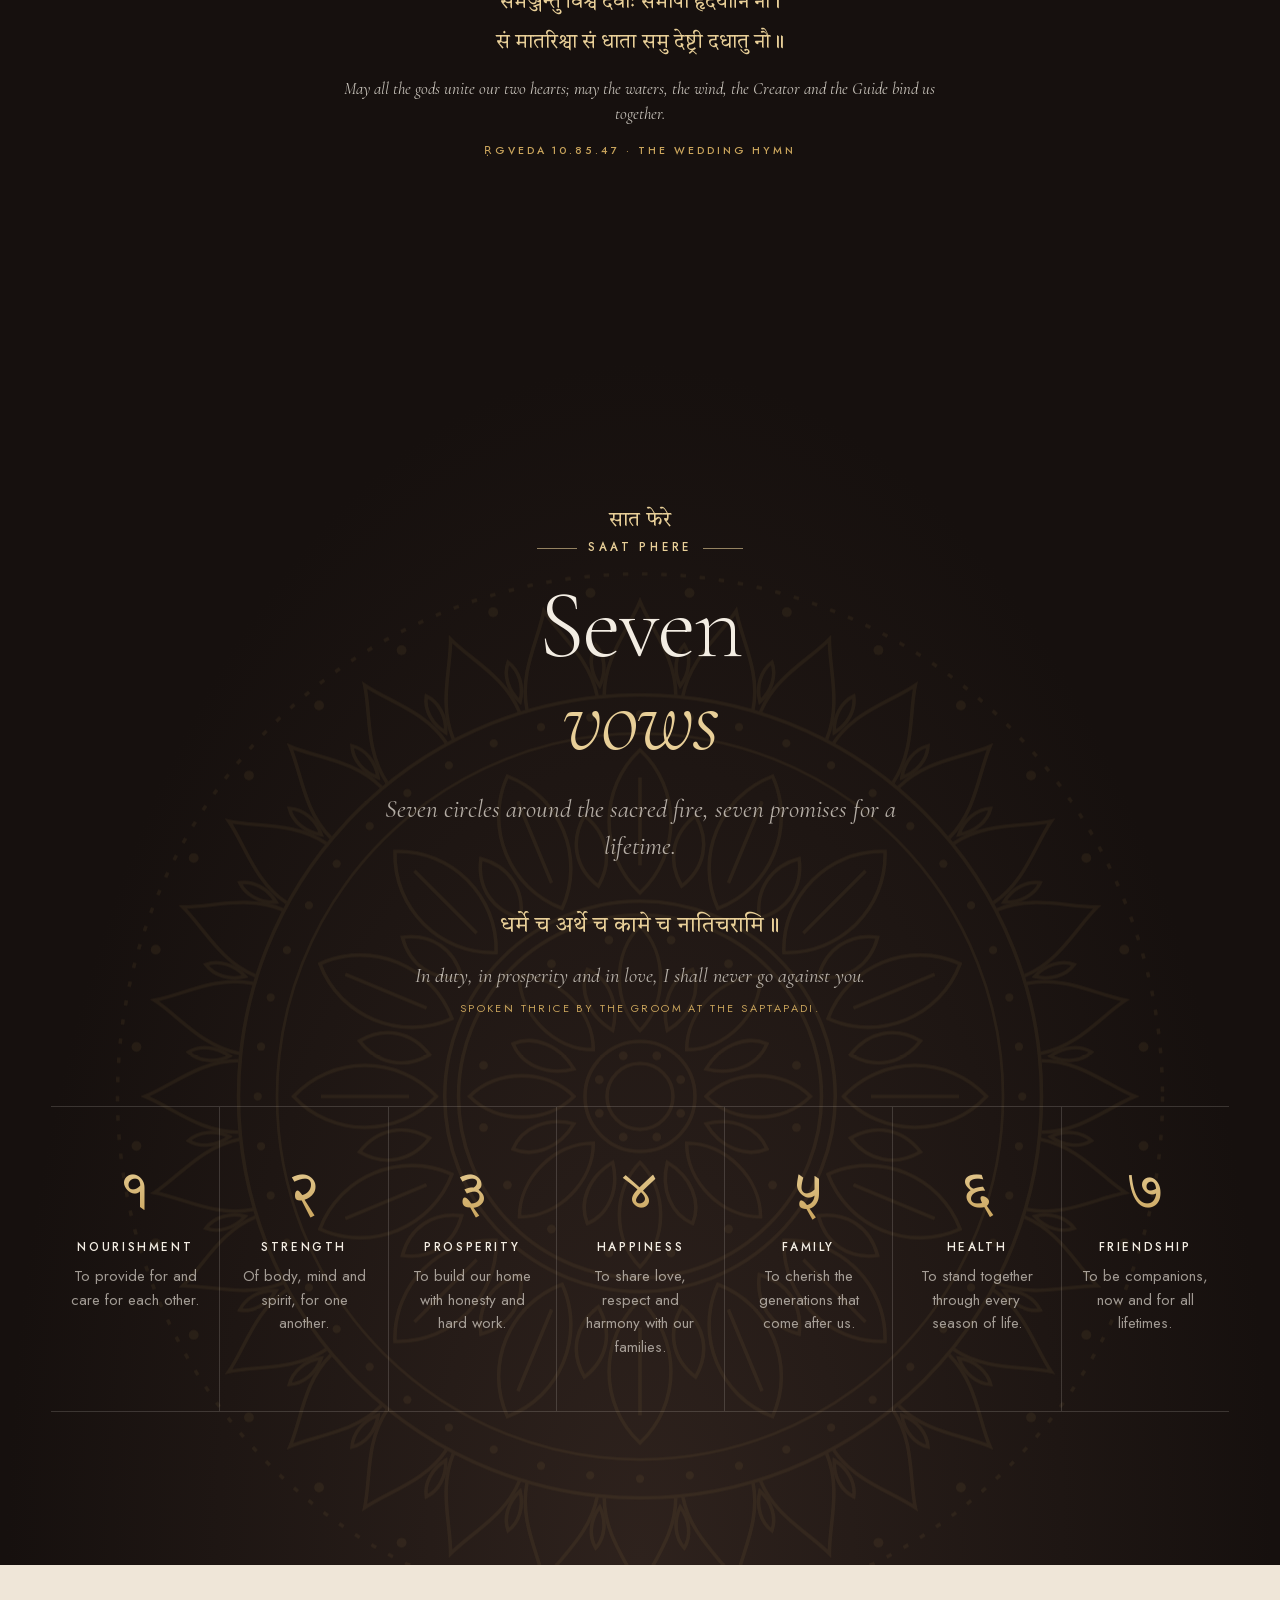
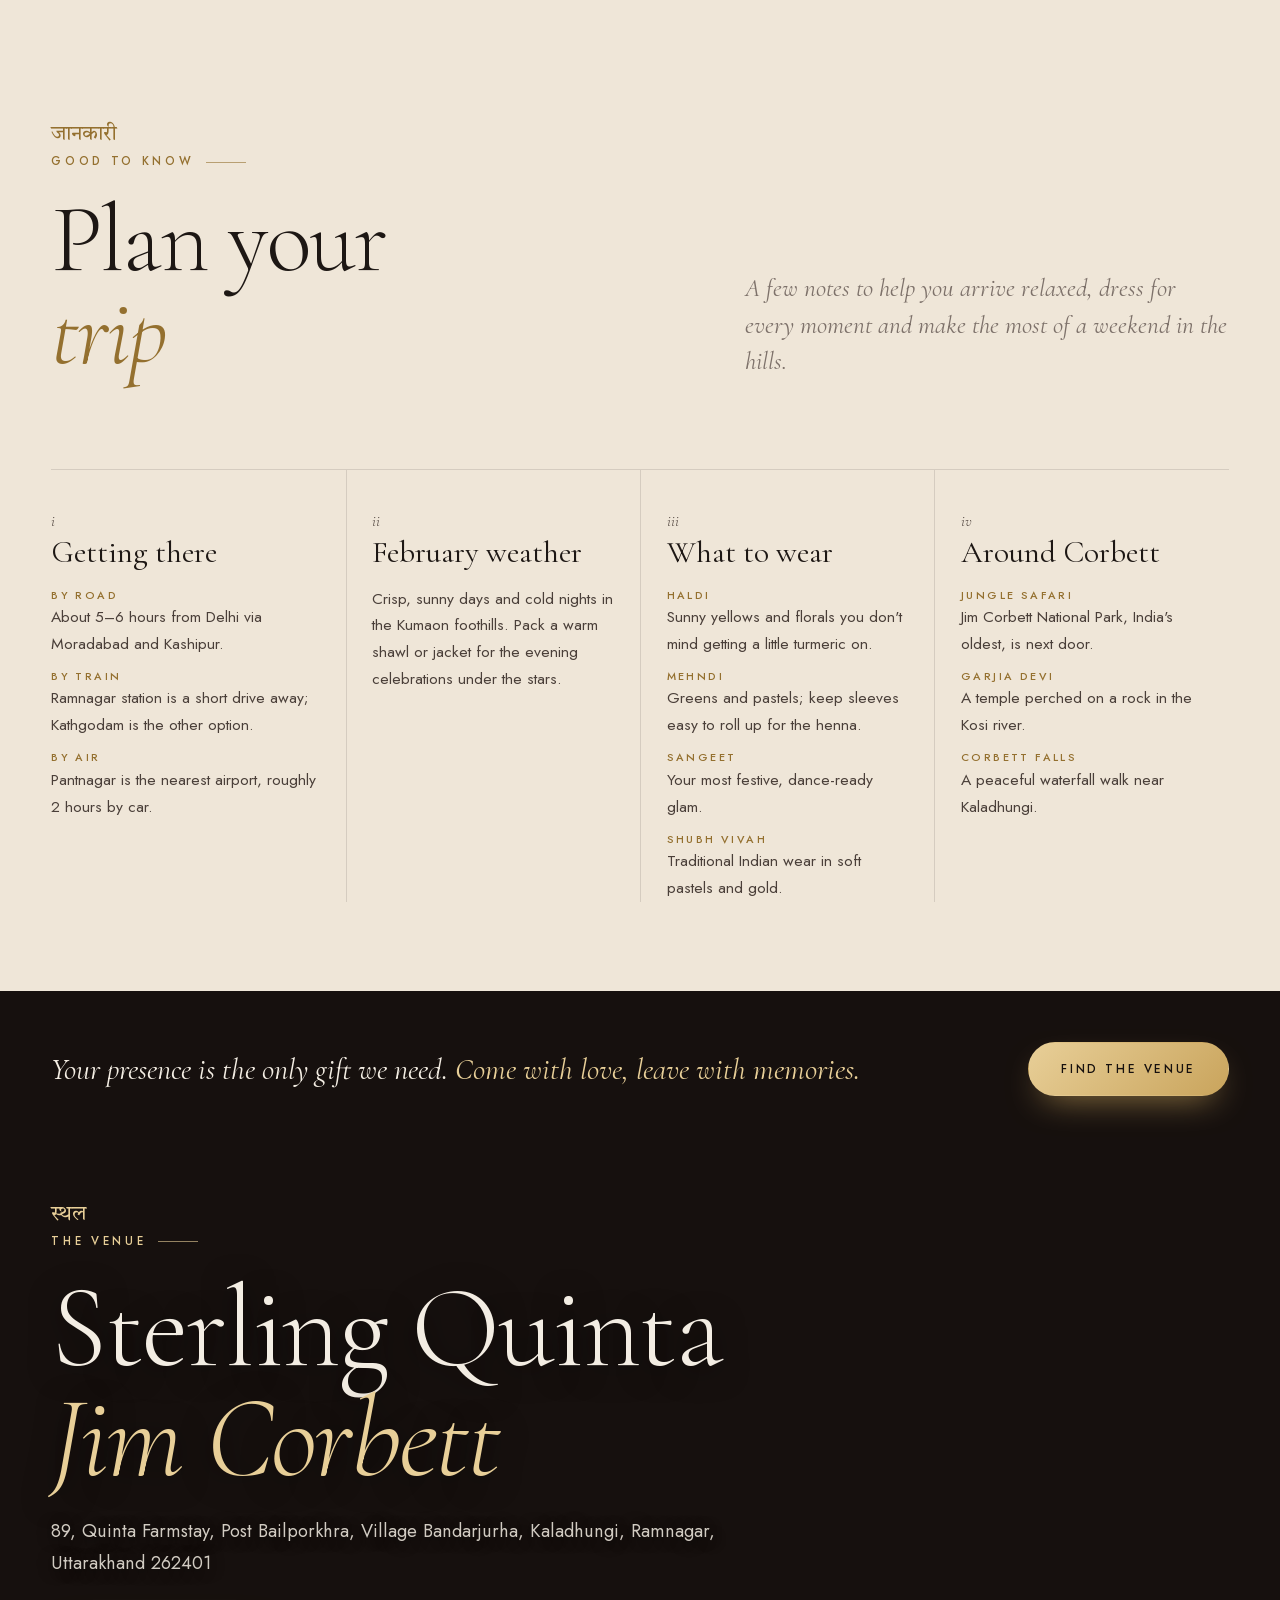
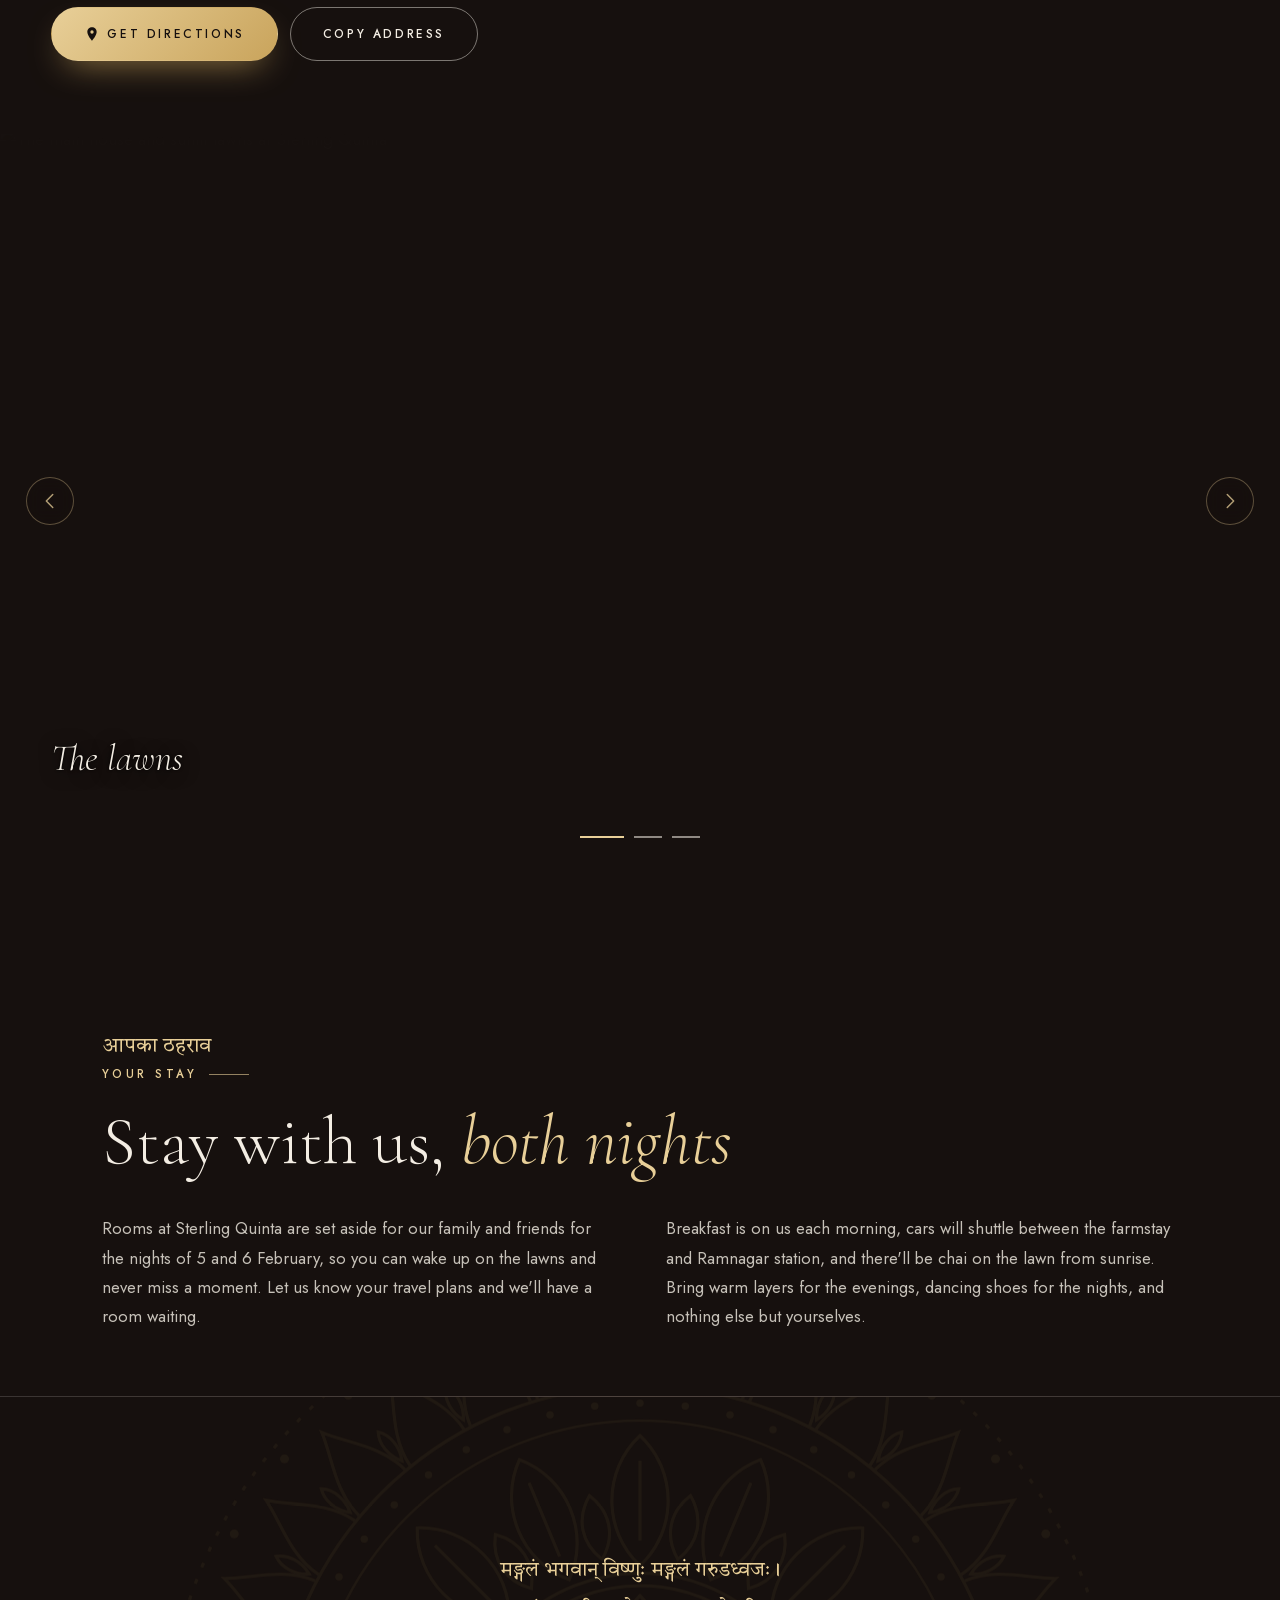
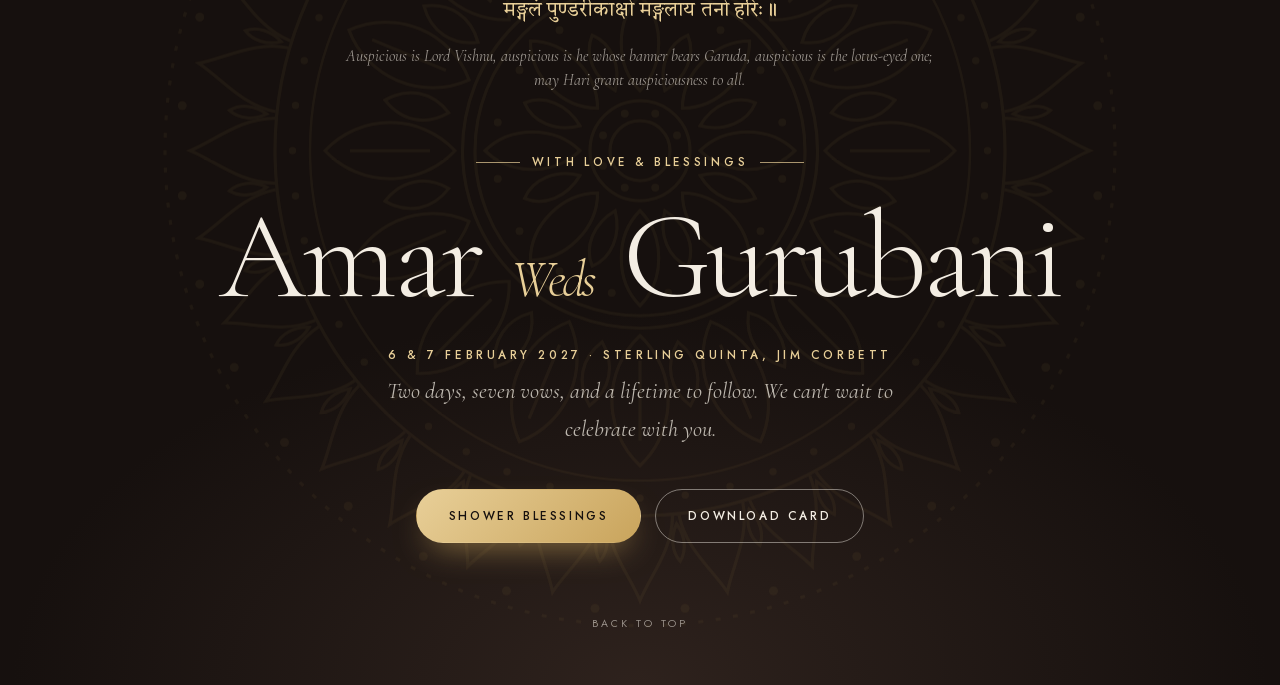
==== commit 26f8a833: "Sharper bride and groom portraits; the groom's frame is anchored to the top so his face is never cli" ====
--- a/index.html
+++ b/index.html
@@ -7,9 +7,9 @@
   <meta name="description" content="Amar Kumar and Gurubani Gulati invite you to their wedding: Haldi &amp; Sangeet on 6 February and Shubh Vivah on 7 February 2027 at Sterling Quinta, Jim Corbett.">
   <meta name="theme-color" content="#16100e">
   <link rel="canonical" href="https://amarkumar.guru/">
-  <link rel="icon" href="assets/img/favicon.svg?v=202610041948" type="image/svg+xml">
-  <link rel="icon" href="assets/img/favicon-32.png?v=202610041948" sizes="32x32" type="image/png">
-  <link rel="apple-touch-icon" href="assets/img/apple-touch-icon.png?v=202610041948">
+  <link rel="icon" href="assets/img/favicon.svg?v=202610041951" type="image/svg+xml">
+  <link rel="icon" href="assets/img/favicon-32.png?v=202610041951" sizes="32x32" type="image/png">
+  <link rel="apple-touch-icon" href="assets/img/apple-touch-icon.png?v=202610041951">
 
   <meta property="og:type" content="website">
   <meta property="og:url" content="https://amarkumar.guru/">
@@ -20,10 +20,10 @@
   <meta property="og:image:height" content="630">
   <meta name="twitter:card" content="summary_large_image">
 
-  <link rel="preload" href="assets/fonts/cormorant-garamond-latin.woff2?v=202610041948" as="font" type="font/woff2" crossorigin>
-  <link rel="preload" href="assets/fonts/cormorant-garamond-italic-latin.woff2?v=202610041948" as="font" type="font/woff2" crossorigin>
-  <link rel="preload" href="assets/fonts/jost-latin.woff2?v=202610041948" as="font" type="font/woff2" crossorigin>
-  <link rel="stylesheet" href="assets/css/style.css?v=202610041948">
+  <link rel="preload" href="assets/fonts/cormorant-garamond-latin.woff2?v=202610041951" as="font" type="font/woff2" crossorigin>
+  <link rel="preload" href="assets/fonts/cormorant-garamond-italic-latin.woff2?v=202610041951" as="font" type="font/woff2" crossorigin>
+  <link rel="preload" href="assets/fonts/jost-latin.woff2?v=202610041951" as="font" type="font/woff2" crossorigin>
+  <link rel="stylesheet" href="assets/css/style.css?v=202610041951">
   <script>
     document.documentElement.classList.add('js');
     // play the opening screen once per visit
@@ -32,7 +32,7 @@
       sessionStorage.setItem('ag-intro', '1');
     } catch (e) {}
   </script>
-  <script src="assets/js/main.js?v=202610041948" defer></script>
+  <script src="assets/js/main.js?v=202610041951" defer></script>
 </head>
 <body>
 
@@ -185,8 +185,8 @@
 
   <section class="entrance" aria-labelledby="entrance-title" data-host>
     <div class="entrance__media" data-speed="0.05" aria-hidden="true">
-      <video class="cine" autoplay muted loop playsinline preload="auto" poster="assets/img/bride-entrance-poster.jpg?v=202610041948">
-        <source src="assets/video/bride-entrance.mp4?v=202610041948" type="video/mp4">
+      <video class="cine" autoplay muted loop playsinline preload="auto" poster="assets/img/bride-entrance-poster.jpg?v=202610041951">
+        <source src="assets/video/bride-entrance.mp4?v=202610041951" type="video/mp4">
       </video>
     </div>
     <div class="wrap entrance__copy reveal">
@@ -214,7 +214,7 @@
     <div class="wrap">
       <div class="pair pair--diag">
       <figure class="pair__side pair__side--groom reveal">
-        <img src="assets/img/groom.jpg?v=202610041948" alt="Amar Kumar, the groom, in a sage sherwani and jasmine garland" loading="lazy" decoding="async">
+        <img src="assets/img/groom.jpg?v=202610041951" alt="Amar Kumar, the groom, in a sage sherwani and jasmine garland" loading="lazy" decoding="async">
         <figcaption class="pair__caption">
           <span class="pair__role pair__role--stack"><span lang="hi">वर</span><span>The Groom</span></span>
           <span class="pair__name">Amar <em>Kumar</em></span>
@@ -228,7 +228,7 @@
       </div>
 
       <figure class="pair__side pair__side--bride reveal">
-        <img src="assets/img/bride.jpg?v=202610041948" alt="Gurubani Gulati, the bride, in a blush pink lehenga" loading="lazy" decoding="async">
+        <img src="assets/img/bride.jpg?v=202610041951" alt="Gurubani Gulati, the bride, in a blush pink lehenga" loading="lazy" decoding="async">
         <figcaption class="pair__caption">
           <span class="pair__role pair__role--stack"><span lang="hi">वधू</span><span>The Bride</span></span>
           <span class="pair__name">Gurubani <em>Gulati</em></span>
@@ -276,7 +276,7 @@
       <div class="wrap events">
         <div class="event event--haldi reveal">
           <div class="event__media">
-            <img src="assets/img/haldi.jpg?v=202610041948" alt="Haldi ceremony — turmeric, marigolds and laughter" loading="lazy" decoding="async">
+            <img src="assets/img/haldi.jpg?v=202610041951" alt="Haldi ceremony — turmeric, marigolds and laughter" loading="lazy" decoding="async">
           </div>
           <p class="event__hindi" lang="hi">हल्दी</p>
           <h4 class="event__name">Haldi</h4>
@@ -296,7 +296,7 @@
         </div>
         <div class="event event--sangeet event--flip reveal">
           <div class="event__media">
-            <img src="assets/img/sangeet.jpg?v=202610041948" alt="Sangeet night — music, dance and celebration" loading="lazy" decoding="async">
+            <img src="assets/img/sangeet.jpg?v=202610041951" alt="Sangeet night — music, dance and celebration" loading="lazy" decoding="async">
           </div>
           <p class="event__hindi" lang="hi">संगीत</p>
           <h4 class="event__name">Sangeet</h4>
@@ -307,15 +307,15 @@
       <p class="save reveal">
         <span>Save the date</span>
         <a class="save__link" href="https://calendar.google.com/calendar/render?action=TEMPLATE&amp;text=Haldi%20%26%20Sangeet%20-%20Amar%20Weds%20Gurubani&amp;dates=20270206/20270207&amp;details=Haldi%20and%20Sangeet%20celebrations%20for%20the%20wedding%20of%20Amar%20Kumar%20and%20Gurubani%20Gulati.%20https%3A//amarkumar.guru/&amp;location=Sterling%20Quinta%20Jim%20Corbett%2C%2089%20Quinta%20Farmstay%2C%20Post%20Bailporkhra%2C%20Village%20Bandarjurha%2C%20Kaladhungi%2C%20Ramnagar%2C%20Uttarakhand%20262401" target="_blank" rel="noopener">Google Calendar</a>
-        <a class="save__link" href="assets/cal/haldi-sangeet.ics?v=202610041948" download>Apple / Outlook</a>
+        <a class="save__link" href="assets/cal/haldi-sangeet.ics?v=202610041951" download>Apple / Outlook</a>
       </p>
     </article>
 
     <article class="day day--two">
       <div class="finale" data-host>
         <div class="finale__media" data-speed="0.05" aria-hidden="true">
-          <video class="cine" autoplay muted loop playsinline preload="auto" poster="assets/img/couple-poster.jpg?v=202610041948">
-            <source src="assets/video/couple.mp4?v=202610041948" type="video/mp4">
+          <video class="cine" autoplay muted loop playsinline preload="auto" poster="assets/img/couple-poster.jpg?v=202610041951">
+            <source src="assets/video/couple.mp4?v=202610041951" type="video/mp4">
           </video>
         </div>
         <div class="wrap finale__top reveal">
@@ -340,7 +340,7 @@
       <p class="save reveal">
         <span>Save the date</span>
         <a class="save__link" href="https://calendar.google.com/calendar/render?action=TEMPLATE&amp;text=Shubh%20Vivah%20-%20Amar%20Weds%20Gurubani&amp;dates=20270207/20270208&amp;details=The%20wedding%20of%20Amar%20Kumar%20and%20Gurubani%20Gulati.%20https%3A//amarkumar.guru/&amp;location=Sterling%20Quinta%20Jim%20Corbett%2C%2089%20Quinta%20Farmstay%2C%20Post%20Bailporkhra%2C%20Village%20Bandarjurha%2C%20Kaladhungi%2C%20Ramnagar%2C%20Uttarakhand%20262401" target="_blank" rel="noopener">Google Calendar</a>
-        <a class="save__link" href="assets/cal/shubh-vivah.ics?v=202610041948" download>Apple / Outlook</a>
+        <a class="save__link" href="assets/cal/shubh-vivah.ics?v=202610041951" download>Apple / Outlook</a>
       </p>
     </article>
   </section>
@@ -435,9 +435,9 @@
 
     <div class="carousel reveal" data-carousel tabindex="0" aria-roledescription="carousel" aria-label="Photos of Sterling Quinta">
       <div class="carousel__track">
-        <figure class="carousel__slide is-active"><img src="assets/img/venue-house.jpg?v=202610041948" alt="The main house and sunlit lawns at Sterling Quinta" loading="lazy" decoding="async"><figcaption>The lawns</figcaption></figure>
-        <figure class="carousel__slide"><img src="assets/img/venue-room.jpg?v=202610041948" alt="A guest room with a wooden ceiling and a garden window" loading="lazy" decoding="async"><figcaption>The rooms</figcaption></figure>
-        <figure class="carousel__slide"><img src="assets/img/venue-dining.jpg?v=202610041948" alt="The dining room with a balcony over the trees" loading="lazy" decoding="async"><figcaption>Dining</figcaption></figure>
+        <figure class="carousel__slide is-active"><img src="assets/img/venue-house.jpg?v=202610041951" alt="The main house and sunlit lawns at Sterling Quinta" loading="lazy" decoding="async"><figcaption>The lawns</figcaption></figure>
+        <figure class="carousel__slide"><img src="assets/img/venue-room.jpg?v=202610041951" alt="A guest room with a wooden ceiling and a garden window" loading="lazy" decoding="async"><figcaption>The rooms</figcaption></figure>
+        <figure class="carousel__slide"><img src="assets/img/venue-dining.jpg?v=202610041951" alt="The dining room with a balcony over the trees" loading="lazy" decoding="async"><figcaption>Dining</figcaption></figure>
       </div>
       <button class="carousel__arrow carousel__arrow--prev" type="button" data-prev aria-label="Previous photo"><svg viewBox="0 0 24 24" aria-hidden="true"><path fill="none" stroke="currentColor" stroke-width="1.6" stroke-linecap="round" stroke-linejoin="round" d="M15 5l-7 7 7 7"/></svg></button>
       <button class="carousel__arrow carousel__arrow--next" type="button" data-next aria-label="Next photo"><svg viewBox="0 0 24 24" aria-hidden="true"><path fill="none" stroke="currentColor" stroke-width="1.6" stroke-linecap="round" stroke-linejoin="round" d="M9 5l7 7-7 7"/></svg></button>
@@ -471,13 +471,13 @@
     <p class="footer__note">Two days, seven vows, and a lifetime to follow. We can't wait to celebrate with you.</p>
     <div class="footer__actions">
       <button class="btn btn--gold" type="button" data-bless>Shower blessings</button>
-      <a class="btn btn--line" href="assets/img/invitation-card.jpg?v=202610041948" download="Amar-Weds-Gurubani-Wedding-Invitation.jpg">Download card</a>
+      <a class="btn btn--line" href="assets/img/invitation-card.jpg?v=202610041951" download="Amar-Weds-Gurubani-Wedding-Invitation.jpg">Download card</a>
     </div>
     <a class="footer__top" href="#top">Back to top</a>
   </div>
 </footer>
 
-<audio class="music" data-music src="assets/audio/theme.m4a?v=202610041948" loop autoplay preload="auto"></audio>
+<audio class="music" data-music src="assets/audio/theme.m4a?v=202610041951" loop autoplay preload="auto"></audio>
 
 <div class="toast" role="status" aria-live="polite"></div>
 
--- a/assets/css/style.css
+++ b/assets/css/style.css
@@ -2102,6 +2102,7 @@
   mask-image: none;
 }
 .pair--diag .pair__side--bride img { object-position: 45% 15%; }
+.pair--diag .pair__side--groom img { object-position: 50% 0%; }
 /* soft darkening at the top and bottom edges so the block sits in the page */
 .pair--diag::after {
   content: "";
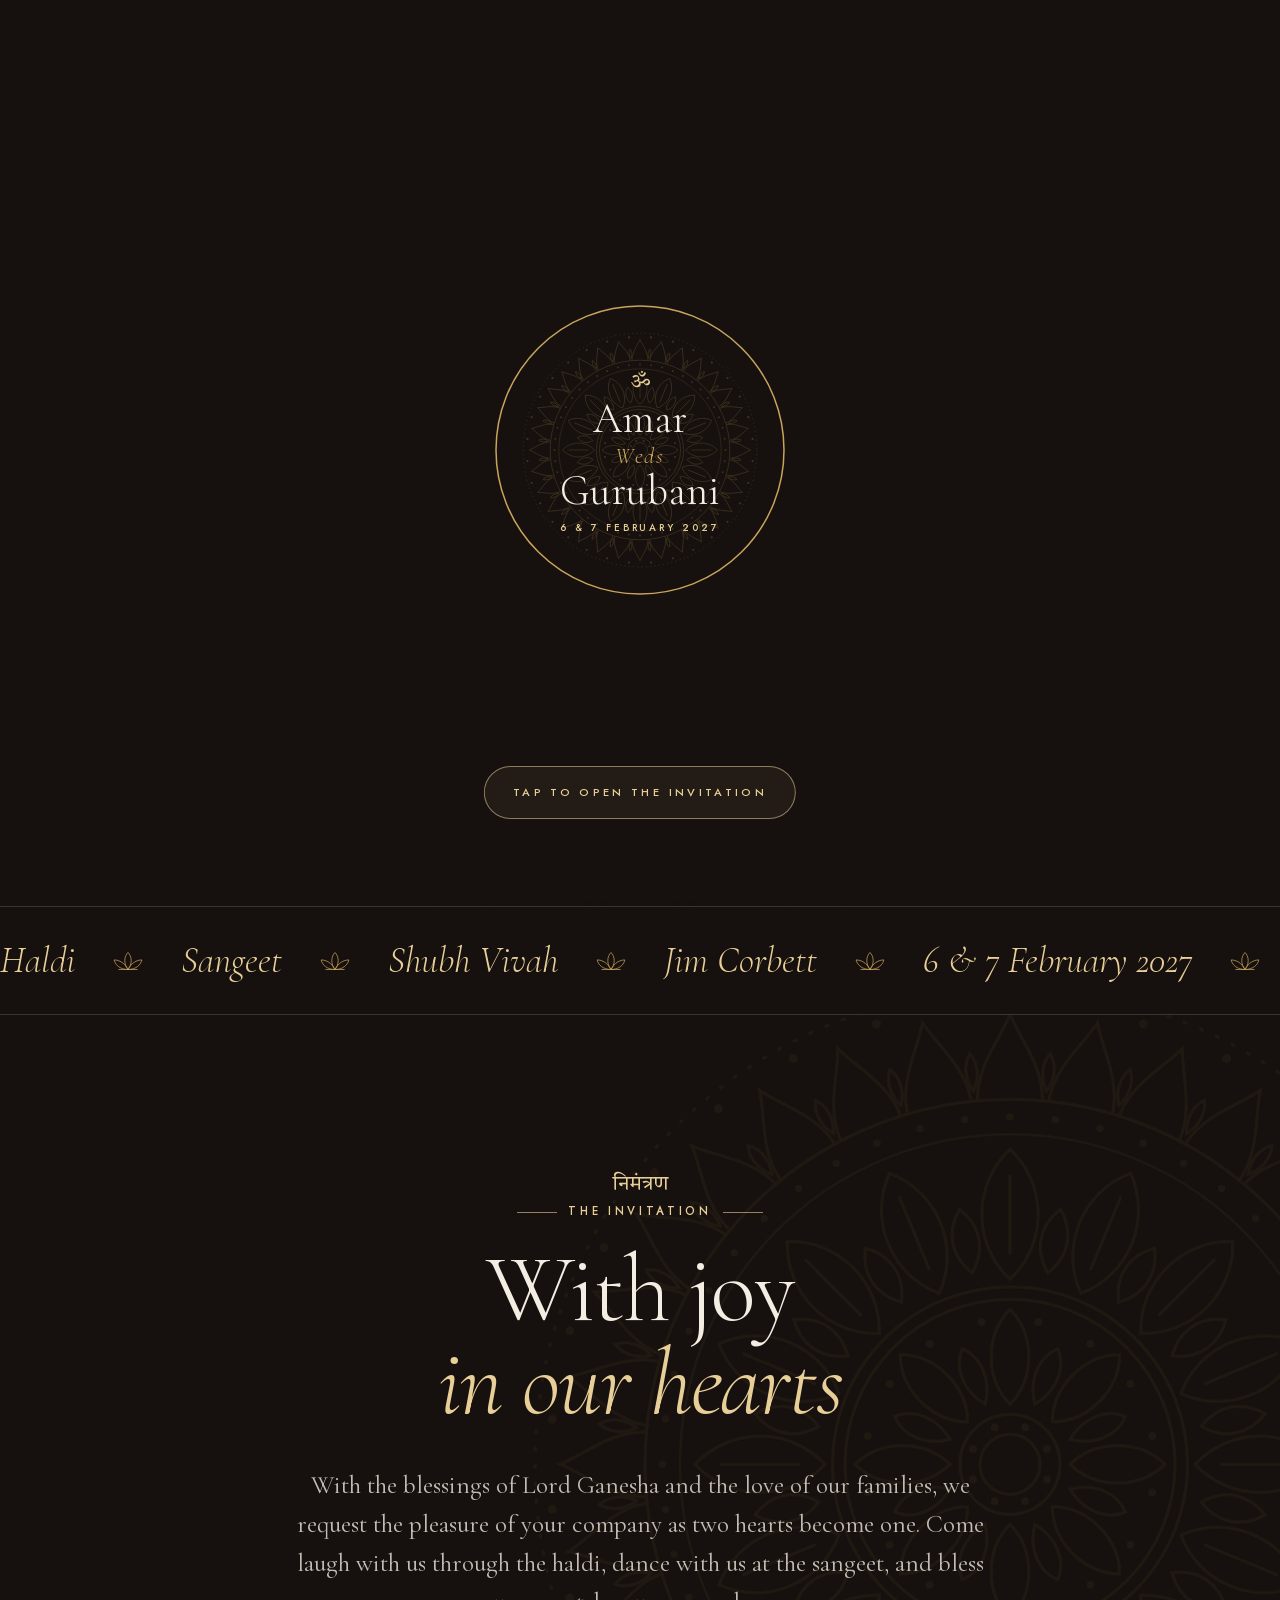
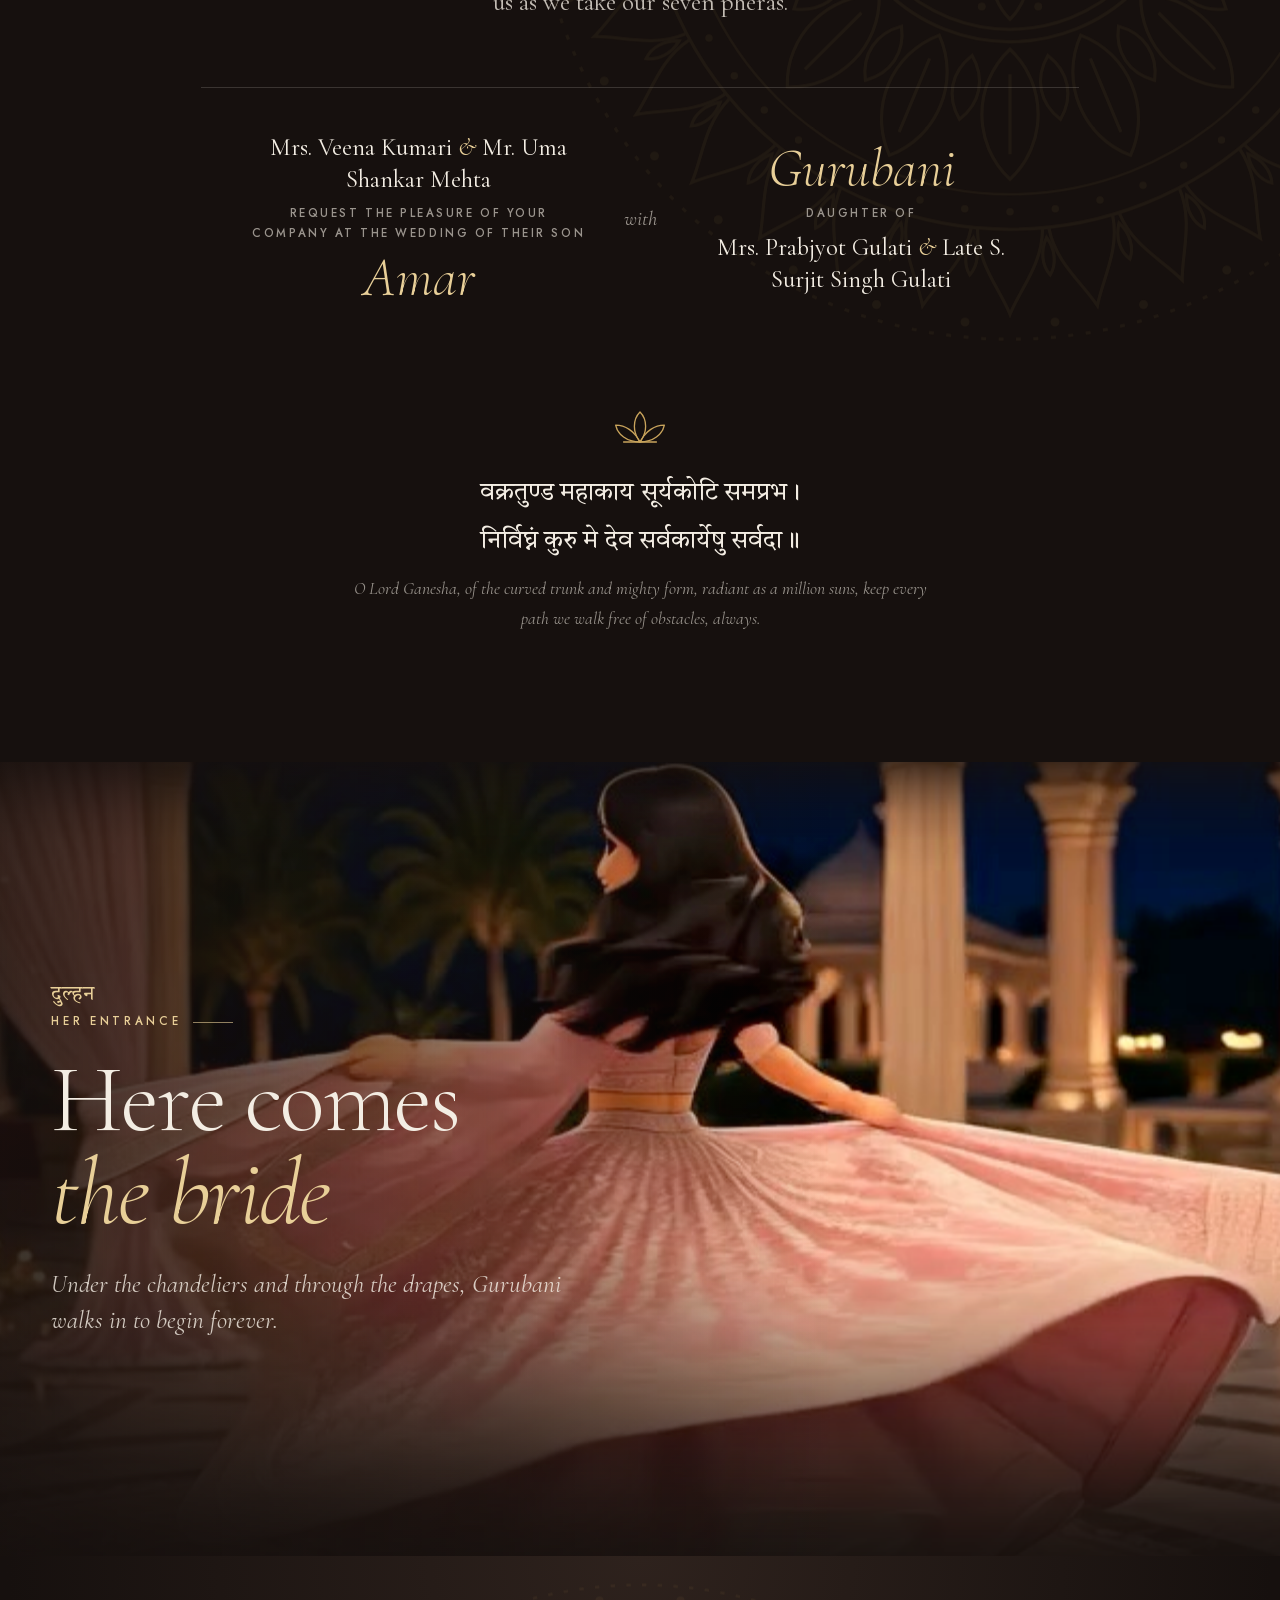
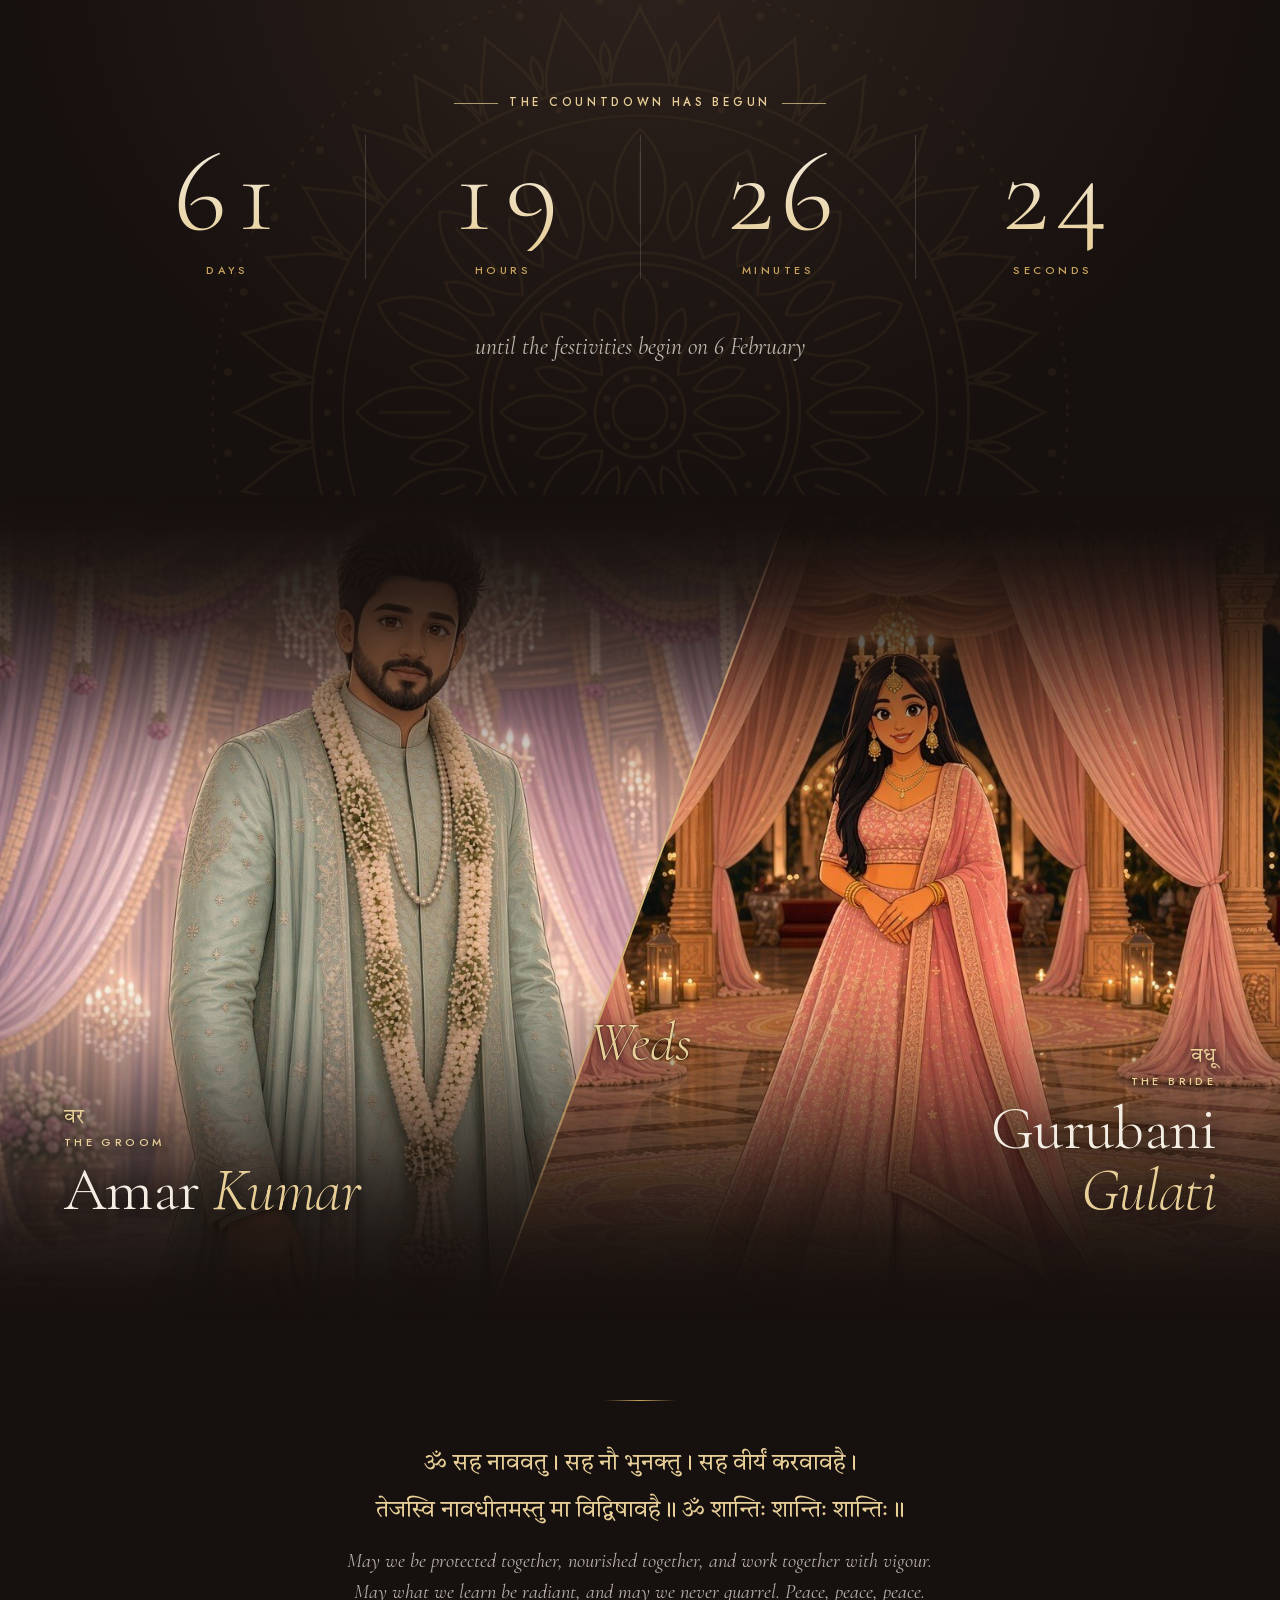
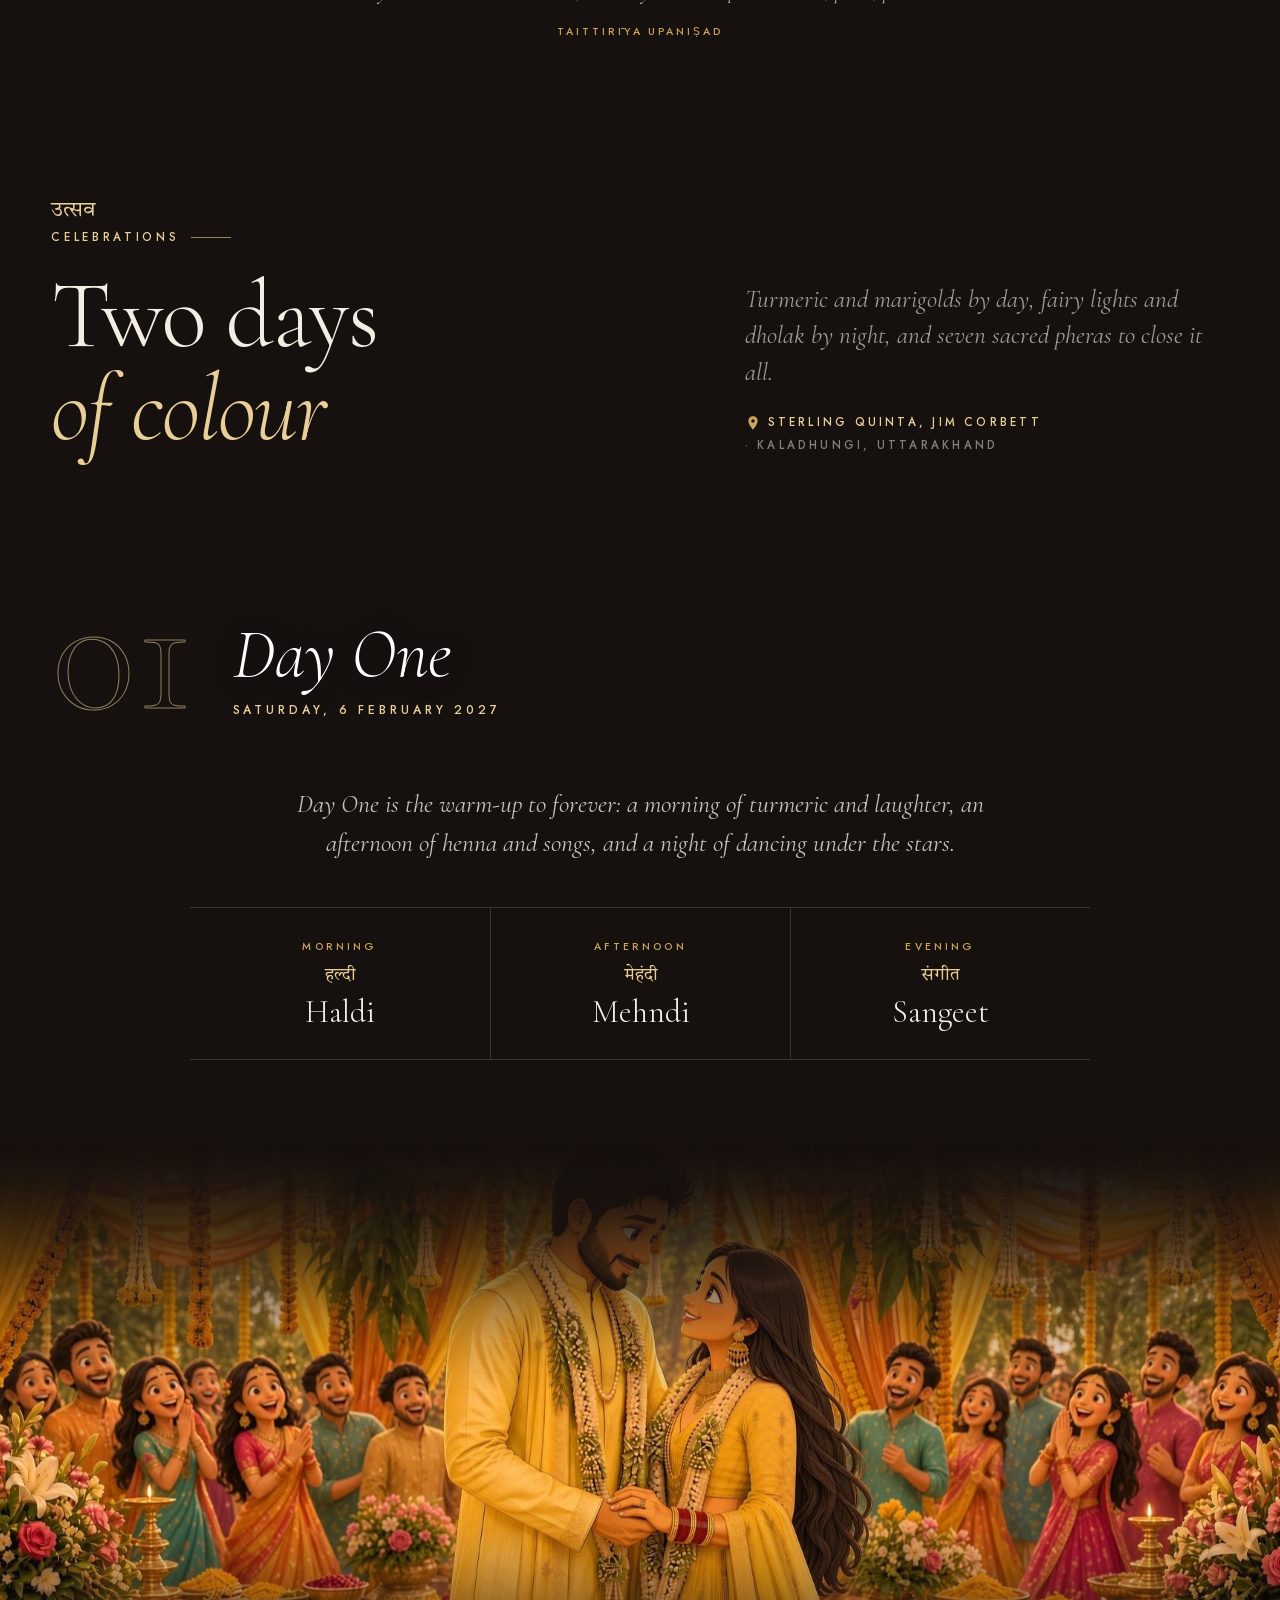
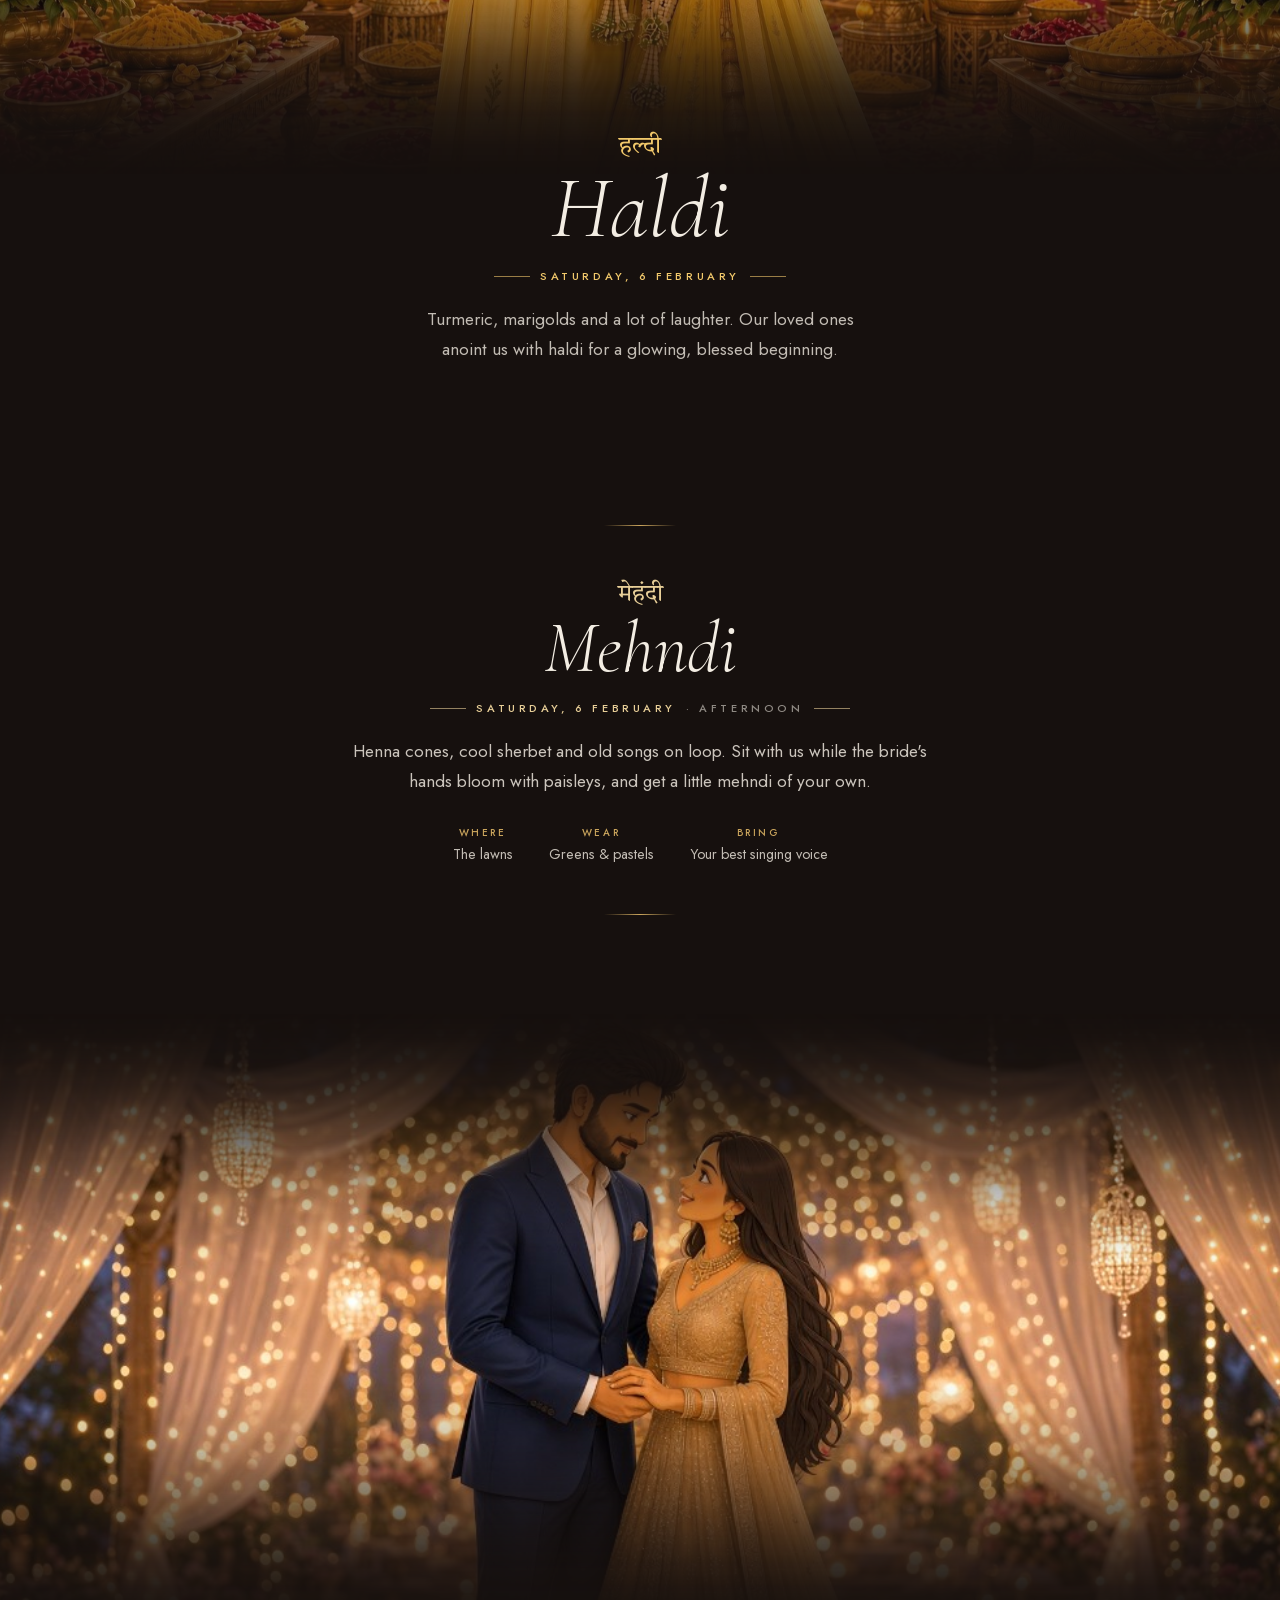
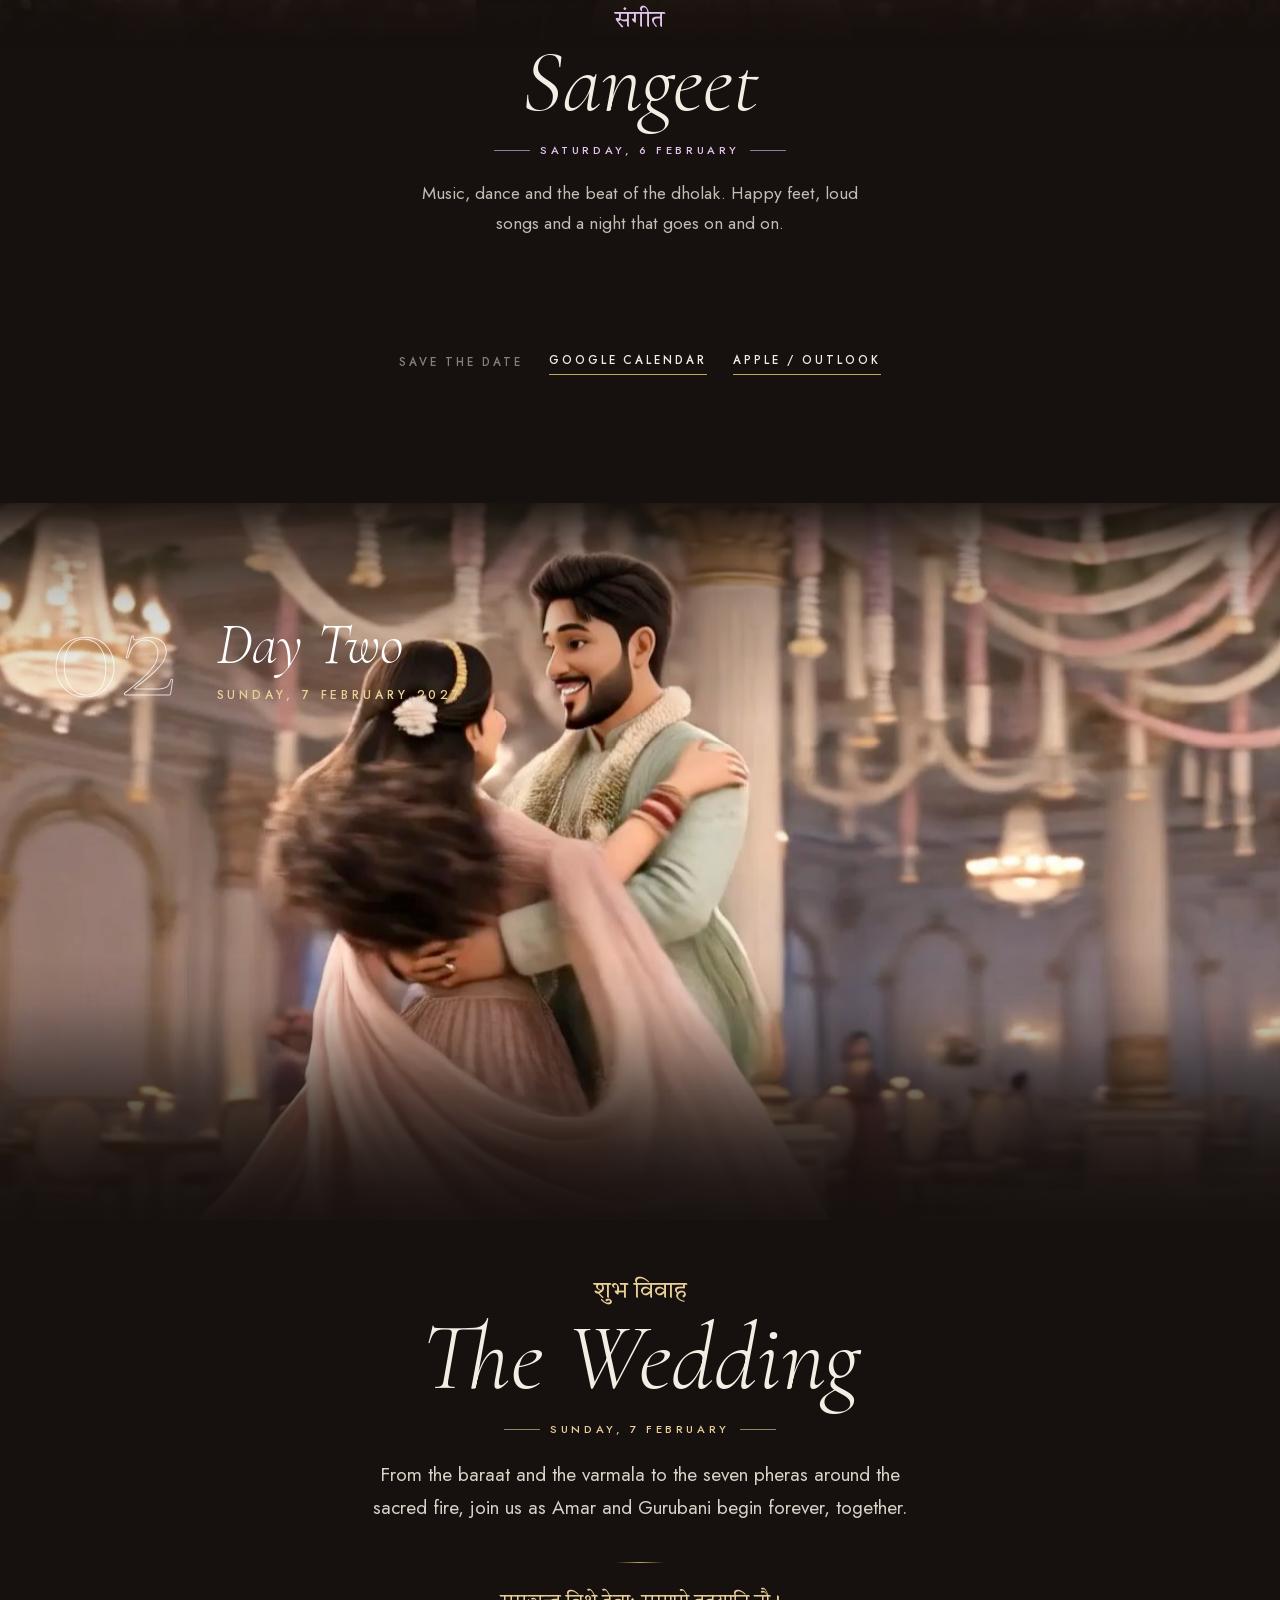
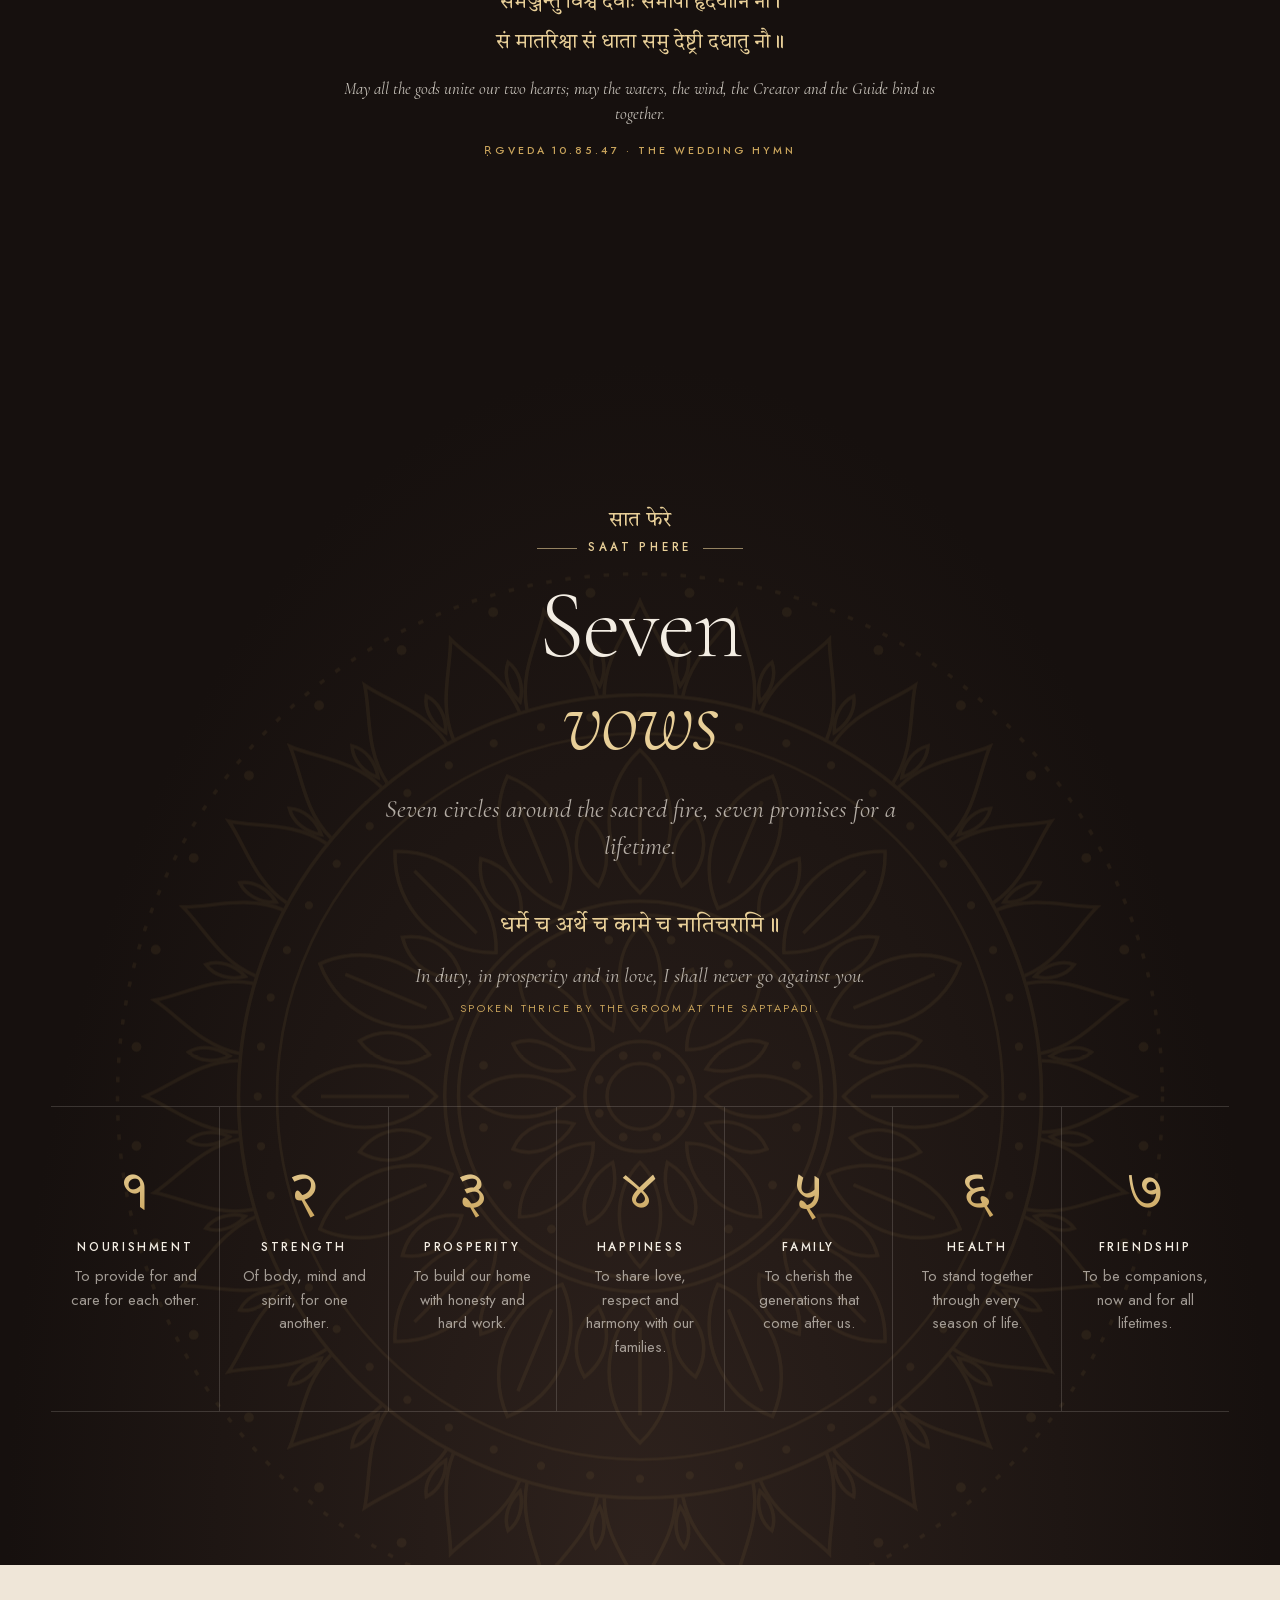
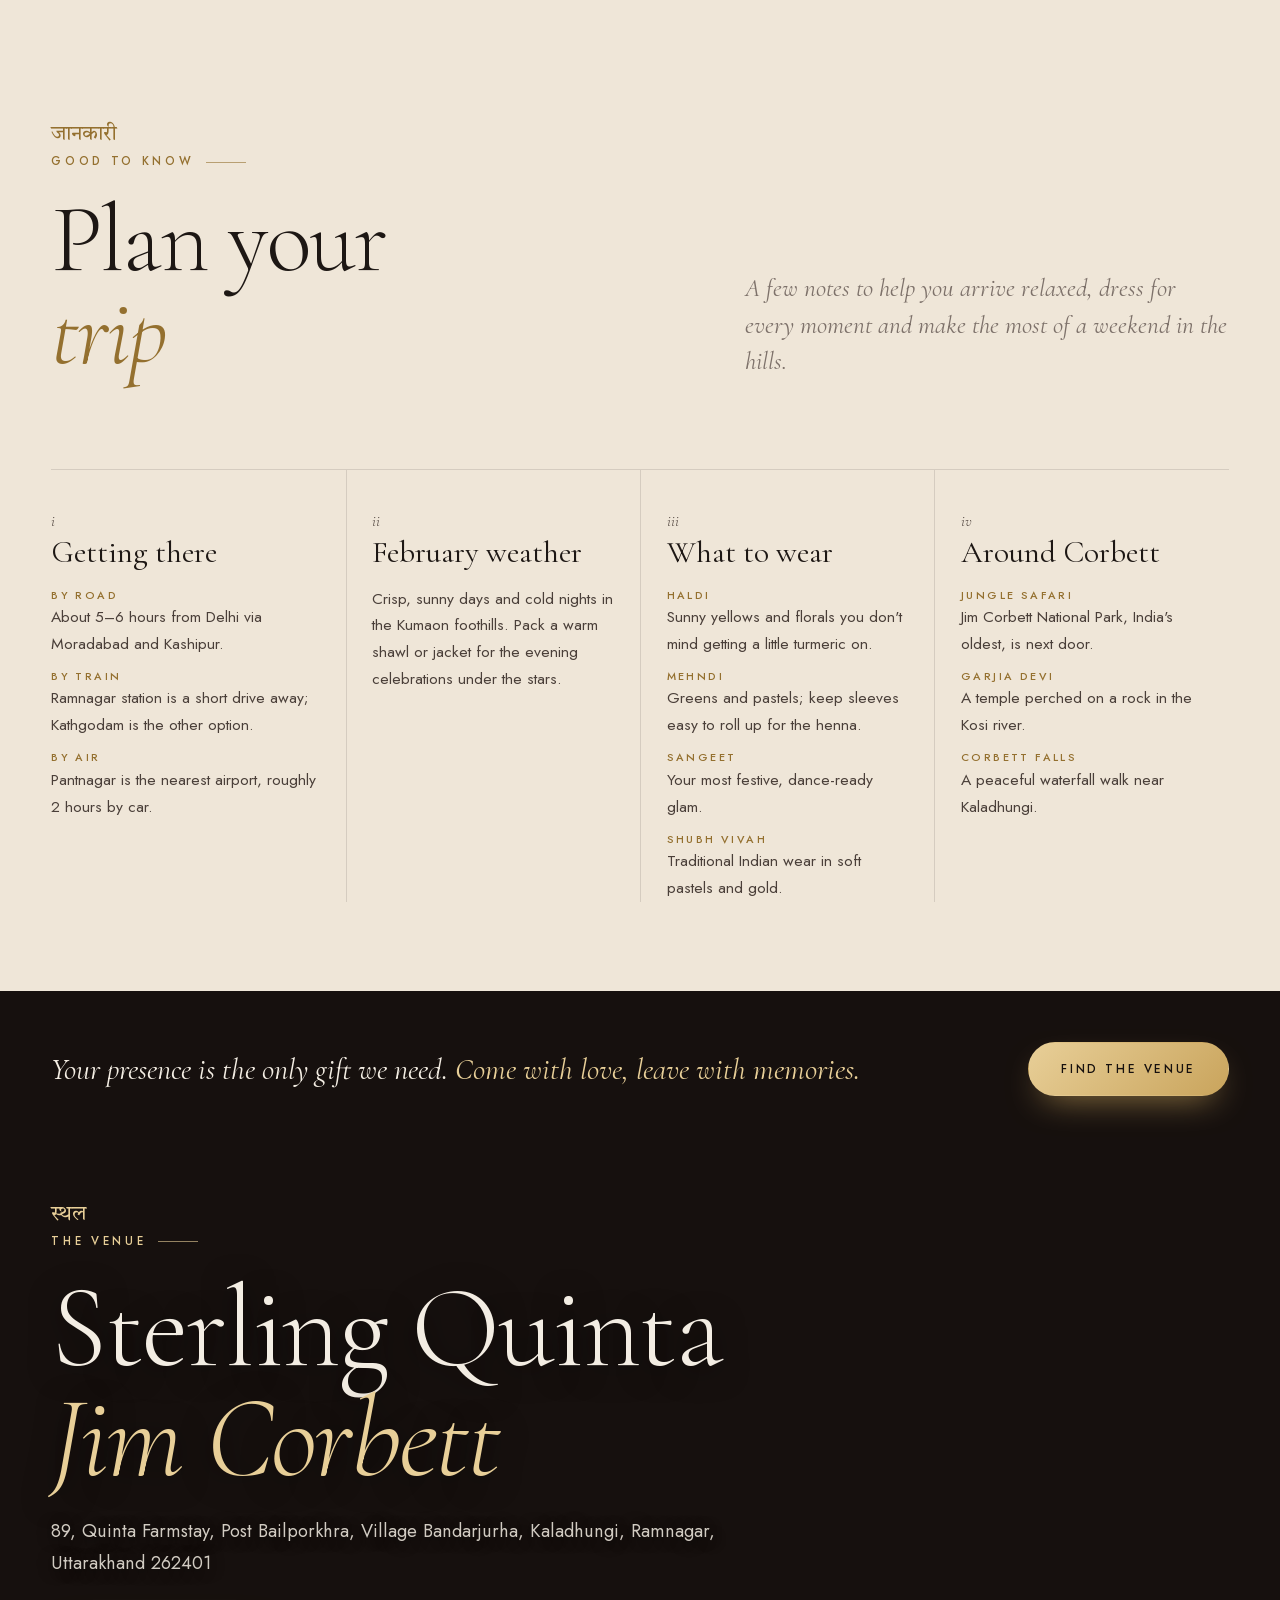
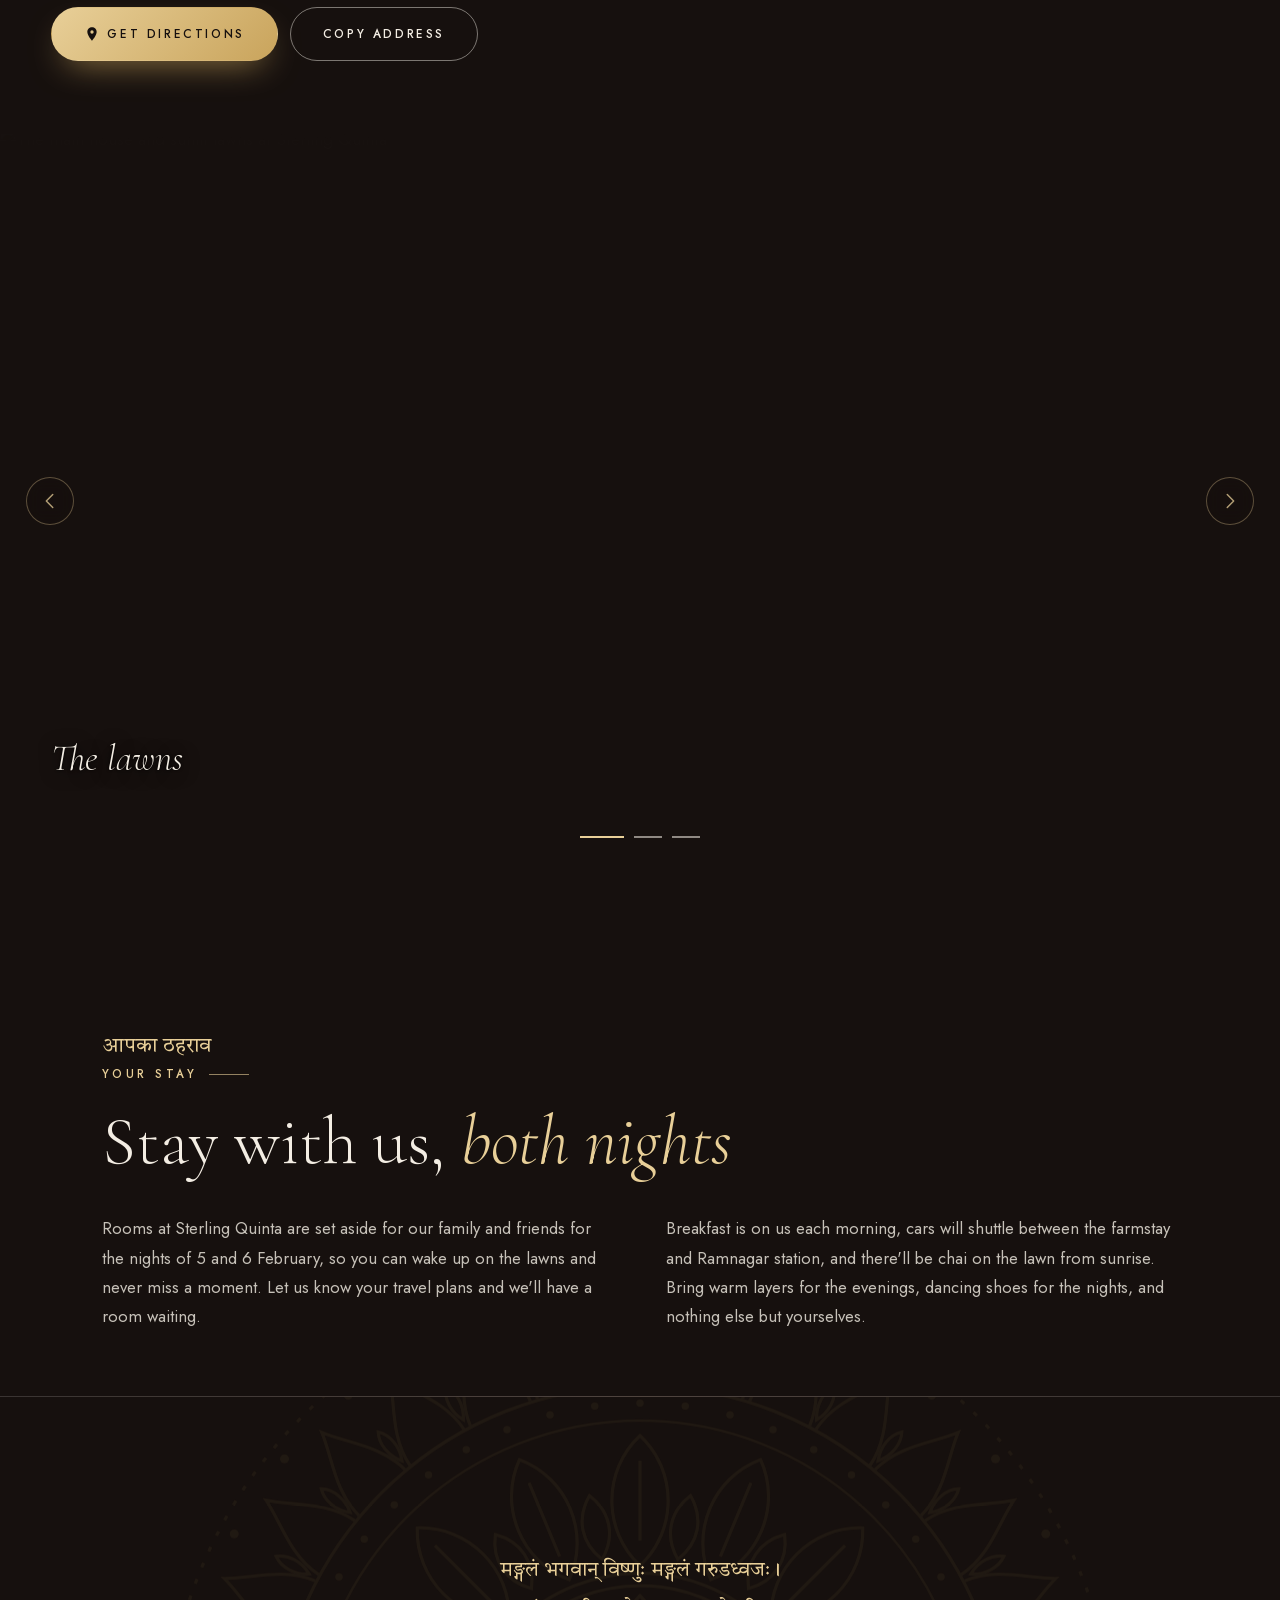
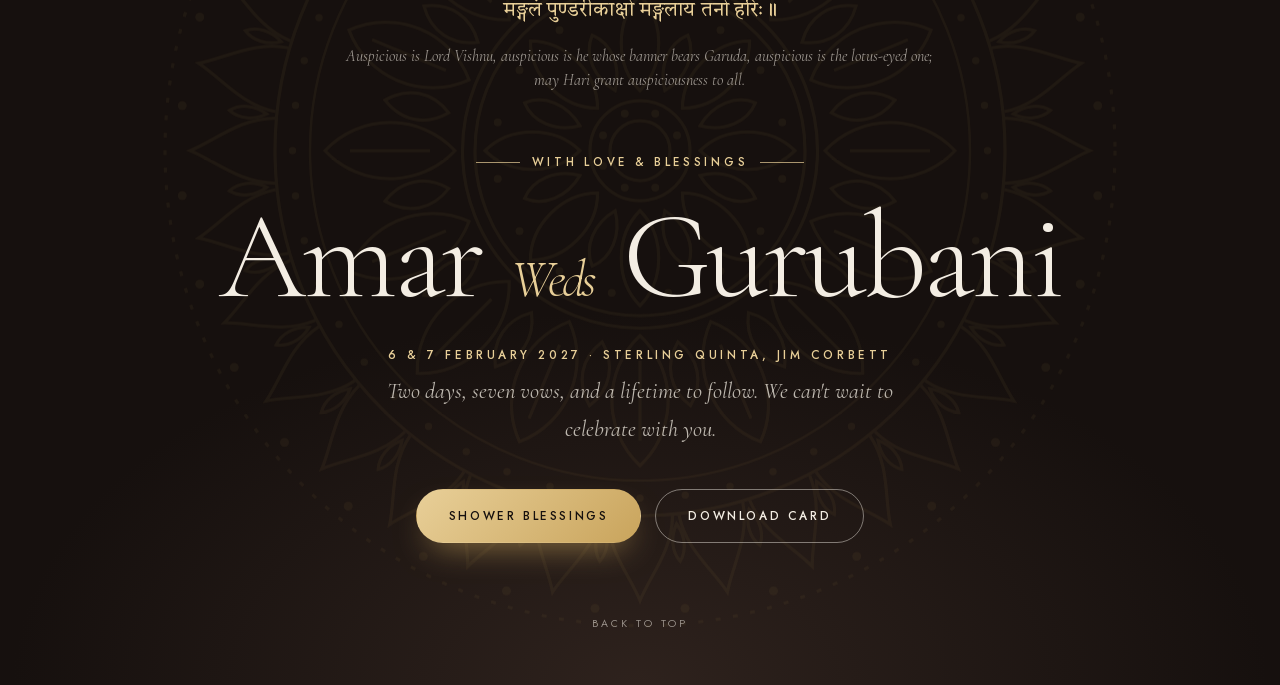
==== commit 67b6c040: "Lower the "Weds" between the portraits. Co-Authored-By: Claude Fable 5.1 <noreply@anthropic.com>" ====
--- a/index.html
+++ b/index.html
@@ -7,9 +7,9 @@
   <meta name="description" content="Amar Kumar and Gurubani Gulati invite you to their wedding: Haldi &amp; Sangeet on 6 February and Shubh Vivah on 7 February 2027 at Sterling Quinta, Jim Corbett.">
   <meta name="theme-color" content="#16100e">
   <link rel="canonical" href="https://amarkumar.guru/">
-  <link rel="icon" href="assets/img/favicon.svg?v=202610041951" type="image/svg+xml">
-  <link rel="icon" href="assets/img/favicon-32.png?v=202610041951" sizes="32x32" type="image/png">
-  <link rel="apple-touch-icon" href="assets/img/apple-touch-icon.png?v=202610041951">
+  <link rel="icon" href="assets/img/favicon.svg?v=202610041952" type="image/svg+xml">
+  <link rel="icon" href="assets/img/favicon-32.png?v=202610041952" sizes="32x32" type="image/png">
+  <link rel="apple-touch-icon" href="assets/img/apple-touch-icon.png?v=202610041952">
 
   <meta property="og:type" content="website">
   <meta property="og:url" content="https://amarkumar.guru/">
@@ -20,10 +20,10 @@
   <meta property="og:image:height" content="630">
   <meta name="twitter:card" content="summary_large_image">
 
-  <link rel="preload" href="assets/fonts/cormorant-garamond-latin.woff2?v=202610041951" as="font" type="font/woff2" crossorigin>
-  <link rel="preload" href="assets/fonts/cormorant-garamond-italic-latin.woff2?v=202610041951" as="font" type="font/woff2" crossorigin>
-  <link rel="preload" href="assets/fonts/jost-latin.woff2?v=202610041951" as="font" type="font/woff2" crossorigin>
-  <link rel="stylesheet" href="assets/css/style.css?v=202610041951">
+  <link rel="preload" href="assets/fonts/cormorant-garamond-latin.woff2?v=202610041952" as="font" type="font/woff2" crossorigin>
+  <link rel="preload" href="assets/fonts/cormorant-garamond-italic-latin.woff2?v=202610041952" as="font" type="font/woff2" crossorigin>
+  <link rel="preload" href="assets/fonts/jost-latin.woff2?v=202610041952" as="font" type="font/woff2" crossorigin>
+  <link rel="stylesheet" href="assets/css/style.css?v=202610041952">
   <script>
     document.documentElement.classList.add('js');
     // play the opening screen once per visit
@@ -32,7 +32,7 @@
       sessionStorage.setItem('ag-intro', '1');
     } catch (e) {}
   </script>
-  <script src="assets/js/main.js?v=202610041951" defer></script>
+  <script src="assets/js/main.js?v=202610041952" defer></script>
 </head>
 <body>
 
@@ -185,8 +185,8 @@
 
   <section class="entrance" aria-labelledby="entrance-title" data-host>
     <div class="entrance__media" data-speed="0.05" aria-hidden="true">
-      <video class="cine" autoplay muted loop playsinline preload="auto" poster="assets/img/bride-entrance-poster.jpg?v=202610041951">
-        <source src="assets/video/bride-entrance.mp4?v=202610041951" type="video/mp4">
+      <video class="cine" autoplay muted loop playsinline preload="auto" poster="assets/img/bride-entrance-poster.jpg?v=202610041952">
+        <source src="assets/video/bride-entrance.mp4?v=202610041952" type="video/mp4">
       </video>
     </div>
     <div class="wrap entrance__copy reveal">
@@ -214,7 +214,7 @@
     <div class="wrap">
       <div class="pair pair--diag">
       <figure class="pair__side pair__side--groom reveal">
-        <img src="assets/img/groom.jpg?v=202610041951" alt="Amar Kumar, the groom, in a sage sherwani and jasmine garland" loading="lazy" decoding="async">
+        <img src="assets/img/groom.jpg?v=202610041952" alt="Amar Kumar, the groom, in a sage sherwani and jasmine garland" loading="lazy" decoding="async">
         <figcaption class="pair__caption">
           <span class="pair__role pair__role--stack"><span lang="hi">वर</span><span>The Groom</span></span>
           <span class="pair__name">Amar <em>Kumar</em></span>
@@ -228,7 +228,7 @@
       </div>
 
       <figure class="pair__side pair__side--bride reveal">
-        <img src="assets/img/bride.jpg?v=202610041951" alt="Gurubani Gulati, the bride, in a blush pink lehenga" loading="lazy" decoding="async">
+        <img src="assets/img/bride.jpg?v=202610041952" alt="Gurubani Gulati, the bride, in a blush pink lehenga" loading="lazy" decoding="async">
         <figcaption class="pair__caption">
           <span class="pair__role pair__role--stack"><span lang="hi">वधू</span><span>The Bride</span></span>
           <span class="pair__name">Gurubani <em>Gulati</em></span>
@@ -276,7 +276,7 @@
       <div class="wrap events">
         <div class="event event--haldi reveal">
           <div class="event__media">
-            <img src="assets/img/haldi.jpg?v=202610041951" alt="Haldi ceremony — turmeric, marigolds and laughter" loading="lazy" decoding="async">
+            <img src="assets/img/haldi.jpg?v=202610041952" alt="Haldi ceremony — turmeric, marigolds and laughter" loading="lazy" decoding="async">
           </div>
           <p class="event__hindi" lang="hi">हल्दी</p>
           <h4 class="event__name">Haldi</h4>
@@ -296,7 +296,7 @@
         </div>
         <div class="event event--sangeet event--flip reveal">
           <div class="event__media">
-            <img src="assets/img/sangeet.jpg?v=202610041951" alt="Sangeet night — music, dance and celebration" loading="lazy" decoding="async">
+            <img src="assets/img/sangeet.jpg?v=202610041952" alt="Sangeet night — music, dance and celebration" loading="lazy" decoding="async">
           </div>
           <p class="event__hindi" lang="hi">संगीत</p>
           <h4 class="event__name">Sangeet</h4>
@@ -307,15 +307,15 @@
       <p class="save reveal">
         <span>Save the date</span>
         <a class="save__link" href="https://calendar.google.com/calendar/render?action=TEMPLATE&amp;text=Haldi%20%26%20Sangeet%20-%20Amar%20Weds%20Gurubani&amp;dates=20270206/20270207&amp;details=Haldi%20and%20Sangeet%20celebrations%20for%20the%20wedding%20of%20Amar%20Kumar%20and%20Gurubani%20Gulati.%20https%3A//amarkumar.guru/&amp;location=Sterling%20Quinta%20Jim%20Corbett%2C%2089%20Quinta%20Farmstay%2C%20Post%20Bailporkhra%2C%20Village%20Bandarjurha%2C%20Kaladhungi%2C%20Ramnagar%2C%20Uttarakhand%20262401" target="_blank" rel="noopener">Google Calendar</a>
-        <a class="save__link" href="assets/cal/haldi-sangeet.ics?v=202610041951" download>Apple / Outlook</a>
+        <a class="save__link" href="assets/cal/haldi-sangeet.ics?v=202610041952" download>Apple / Outlook</a>
       </p>
     </article>
 
     <article class="day day--two">
       <div class="finale" data-host>
         <div class="finale__media" data-speed="0.05" aria-hidden="true">
-          <video class="cine" autoplay muted loop playsinline preload="auto" poster="assets/img/couple-poster.jpg?v=202610041951">
-            <source src="assets/video/couple.mp4?v=202610041951" type="video/mp4">
+          <video class="cine" autoplay muted loop playsinline preload="auto" poster="assets/img/couple-poster.jpg?v=202610041952">
+            <source src="assets/video/couple.mp4?v=202610041952" type="video/mp4">
           </video>
         </div>
         <div class="wrap finale__top reveal">
@@ -340,7 +340,7 @@
       <p class="save reveal">
         <span>Save the date</span>
         <a class="save__link" href="https://calendar.google.com/calendar/render?action=TEMPLATE&amp;text=Shubh%20Vivah%20-%20Amar%20Weds%20Gurubani&amp;dates=20270207/20270208&amp;details=The%20wedding%20of%20Amar%20Kumar%20and%20Gurubani%20Gulati.%20https%3A//amarkumar.guru/&amp;location=Sterling%20Quinta%20Jim%20Corbett%2C%2089%20Quinta%20Farmstay%2C%20Post%20Bailporkhra%2C%20Village%20Bandarjurha%2C%20Kaladhungi%2C%20Ramnagar%2C%20Uttarakhand%20262401" target="_blank" rel="noopener">Google Calendar</a>
-        <a class="save__link" href="assets/cal/shubh-vivah.ics?v=202610041951" download>Apple / Outlook</a>
+        <a class="save__link" href="assets/cal/shubh-vivah.ics?v=202610041952" download>Apple / Outlook</a>
       </p>
     </article>
   </section>
@@ -435,9 +435,9 @@
 
     <div class="carousel reveal" data-carousel tabindex="0" aria-roledescription="carousel" aria-label="Photos of Sterling Quinta">
       <div class="carousel__track">
-        <figure class="carousel__slide is-active"><img src="assets/img/venue-house.jpg?v=202610041951" alt="The main house and sunlit lawns at Sterling Quinta" loading="lazy" decoding="async"><figcaption>The lawns</figcaption></figure>
-        <figure class="carousel__slide"><img src="assets/img/venue-room.jpg?v=202610041951" alt="A guest room with a wooden ceiling and a garden window" loading="lazy" decoding="async"><figcaption>The rooms</figcaption></figure>
-        <figure class="carousel__slide"><img src="assets/img/venue-dining.jpg?v=202610041951" alt="The dining room with a balcony over the trees" loading="lazy" decoding="async"><figcaption>Dining</figcaption></figure>
+        <figure class="carousel__slide is-active"><img src="assets/img/venue-house.jpg?v=202610041952" alt="The main house and sunlit lawns at Sterling Quinta" loading="lazy" decoding="async"><figcaption>The lawns</figcaption></figure>
+        <figure class="carousel__slide"><img src="assets/img/venue-room.jpg?v=202610041952" alt="A guest room with a wooden ceiling and a garden window" loading="lazy" decoding="async"><figcaption>The rooms</figcaption></figure>
+        <figure class="carousel__slide"><img src="assets/img/venue-dining.jpg?v=202610041952" alt="The dining room with a balcony over the trees" loading="lazy" decoding="async"><figcaption>Dining</figcaption></figure>
       </div>
       <button class="carousel__arrow carousel__arrow--prev" type="button" data-prev aria-label="Previous photo"><svg viewBox="0 0 24 24" aria-hidden="true"><path fill="none" stroke="currentColor" stroke-width="1.6" stroke-linecap="round" stroke-linejoin="round" d="M15 5l-7 7 7 7"/></svg></button>
       <button class="carousel__arrow carousel__arrow--next" type="button" data-next aria-label="Next photo"><svg viewBox="0 0 24 24" aria-hidden="true"><path fill="none" stroke="currentColor" stroke-width="1.6" stroke-linecap="round" stroke-linejoin="round" d="M9 5l7 7-7 7"/></svg></button>
@@ -471,13 +471,13 @@
     <p class="footer__note">Two days, seven vows, and a lifetime to follow. We can't wait to celebrate with you.</p>
     <div class="footer__actions">
       <button class="btn btn--gold" type="button" data-bless>Shower blessings</button>
-      <a class="btn btn--line" href="assets/img/invitation-card.jpg?v=202610041951" download="Amar-Weds-Gurubani-Wedding-Invitation.jpg">Download card</a>
+      <a class="btn btn--line" href="assets/img/invitation-card.jpg?v=202610041952" download="Amar-Weds-Gurubani-Wedding-Invitation.jpg">Download card</a>
     </div>
     <a class="footer__top" href="#top">Back to top</a>
   </div>
 </footer>
 
-<audio class="music" data-music src="assets/audio/theme.m4a?v=202610041951" loop autoplay preload="auto"></audio>
+<audio class="music" data-music src="assets/audio/theme.m4a?v=202610041952" loop autoplay preload="auto"></audio>
 
 <div class="toast" role="status" aria-live="polite"></div>
 
--- a/assets/css/style.css
+++ b/assets/css/style.css
@@ -2165,11 +2165,12 @@
 .pair--diag .pair__amp {
   position: absolute;
   left: 50%;
-  top: 50%;
+  top: 66%;
   translate: -50% -50%;
   margin: 0;
   z-index: 4;
 }
+@media (max-width: 760px) { .pair--diag .pair__amp { top: 60%; } }
 @media (max-width: 760px) {
   .pair--diag { height: 150vw; }
   .pair--diag .pair__side, .pair--diag .pair__side--groom, .pair--diag .pair__side--bride { width: 70%; }
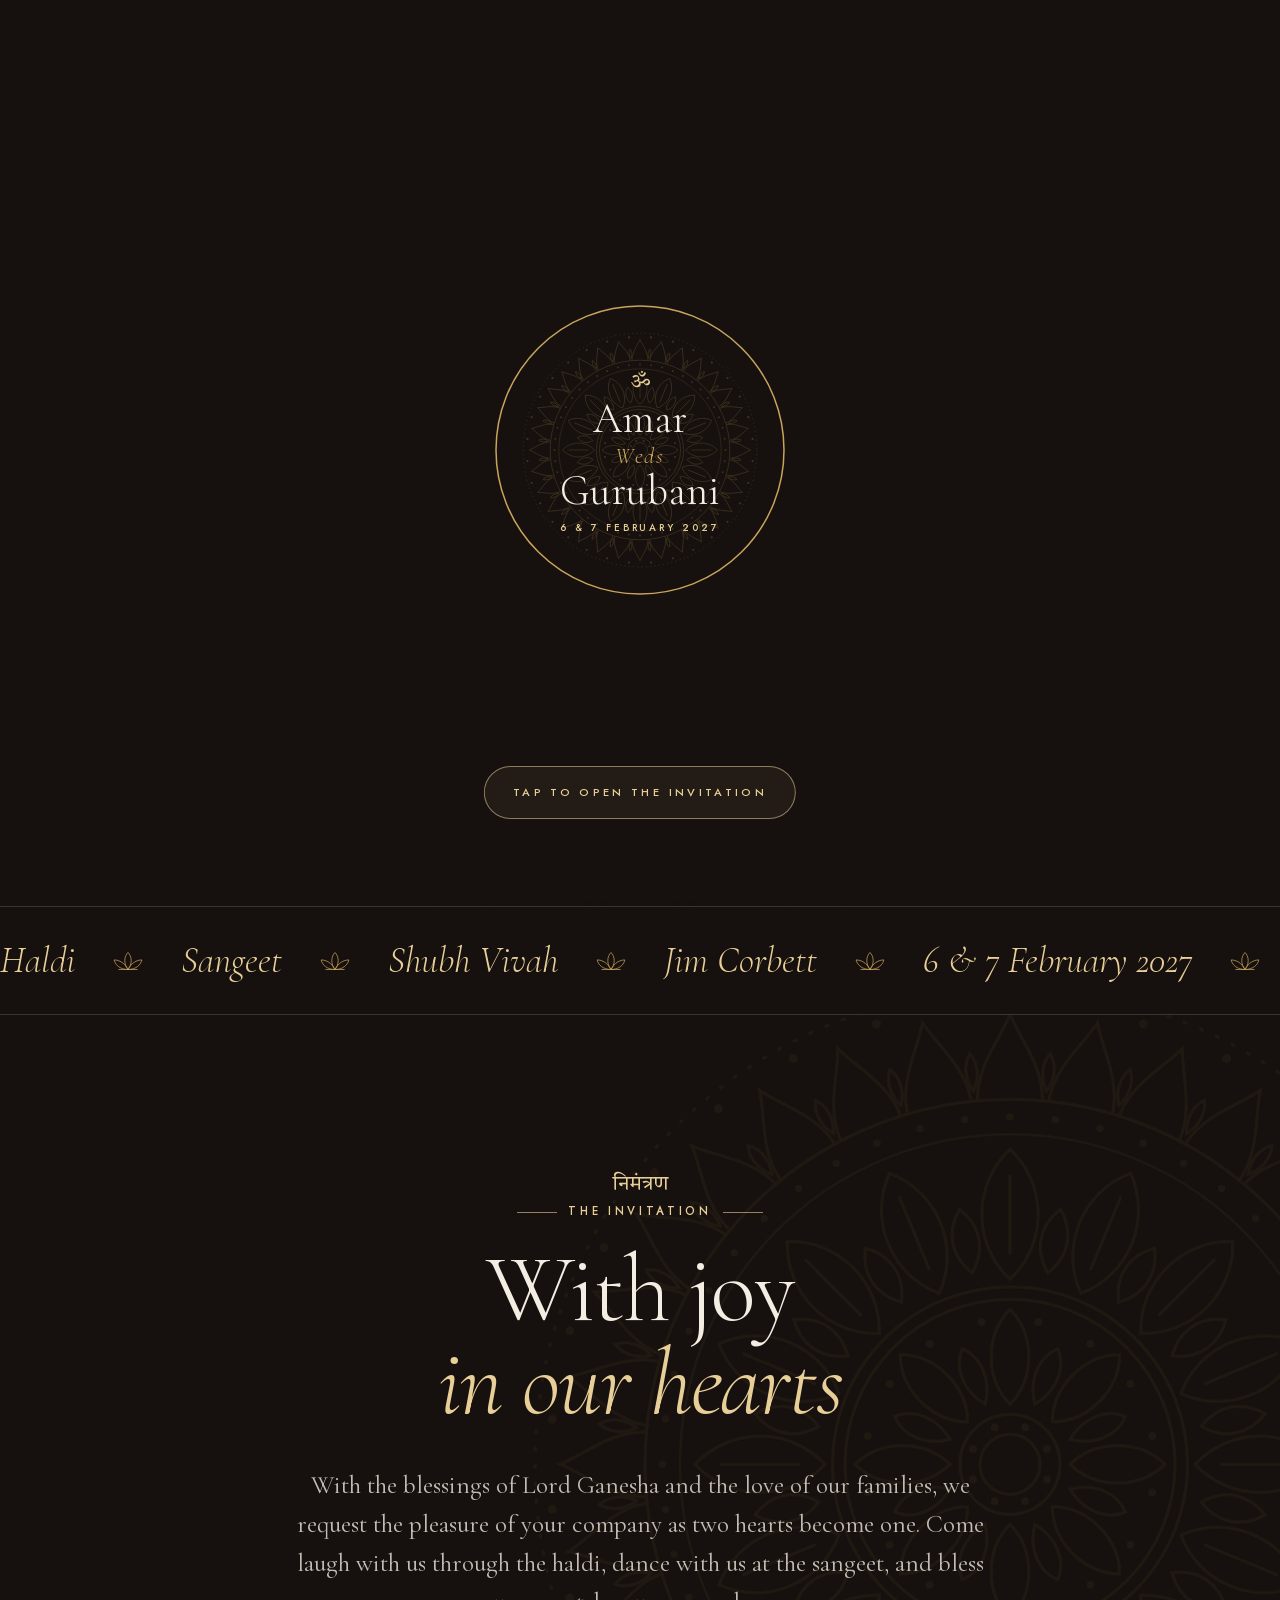
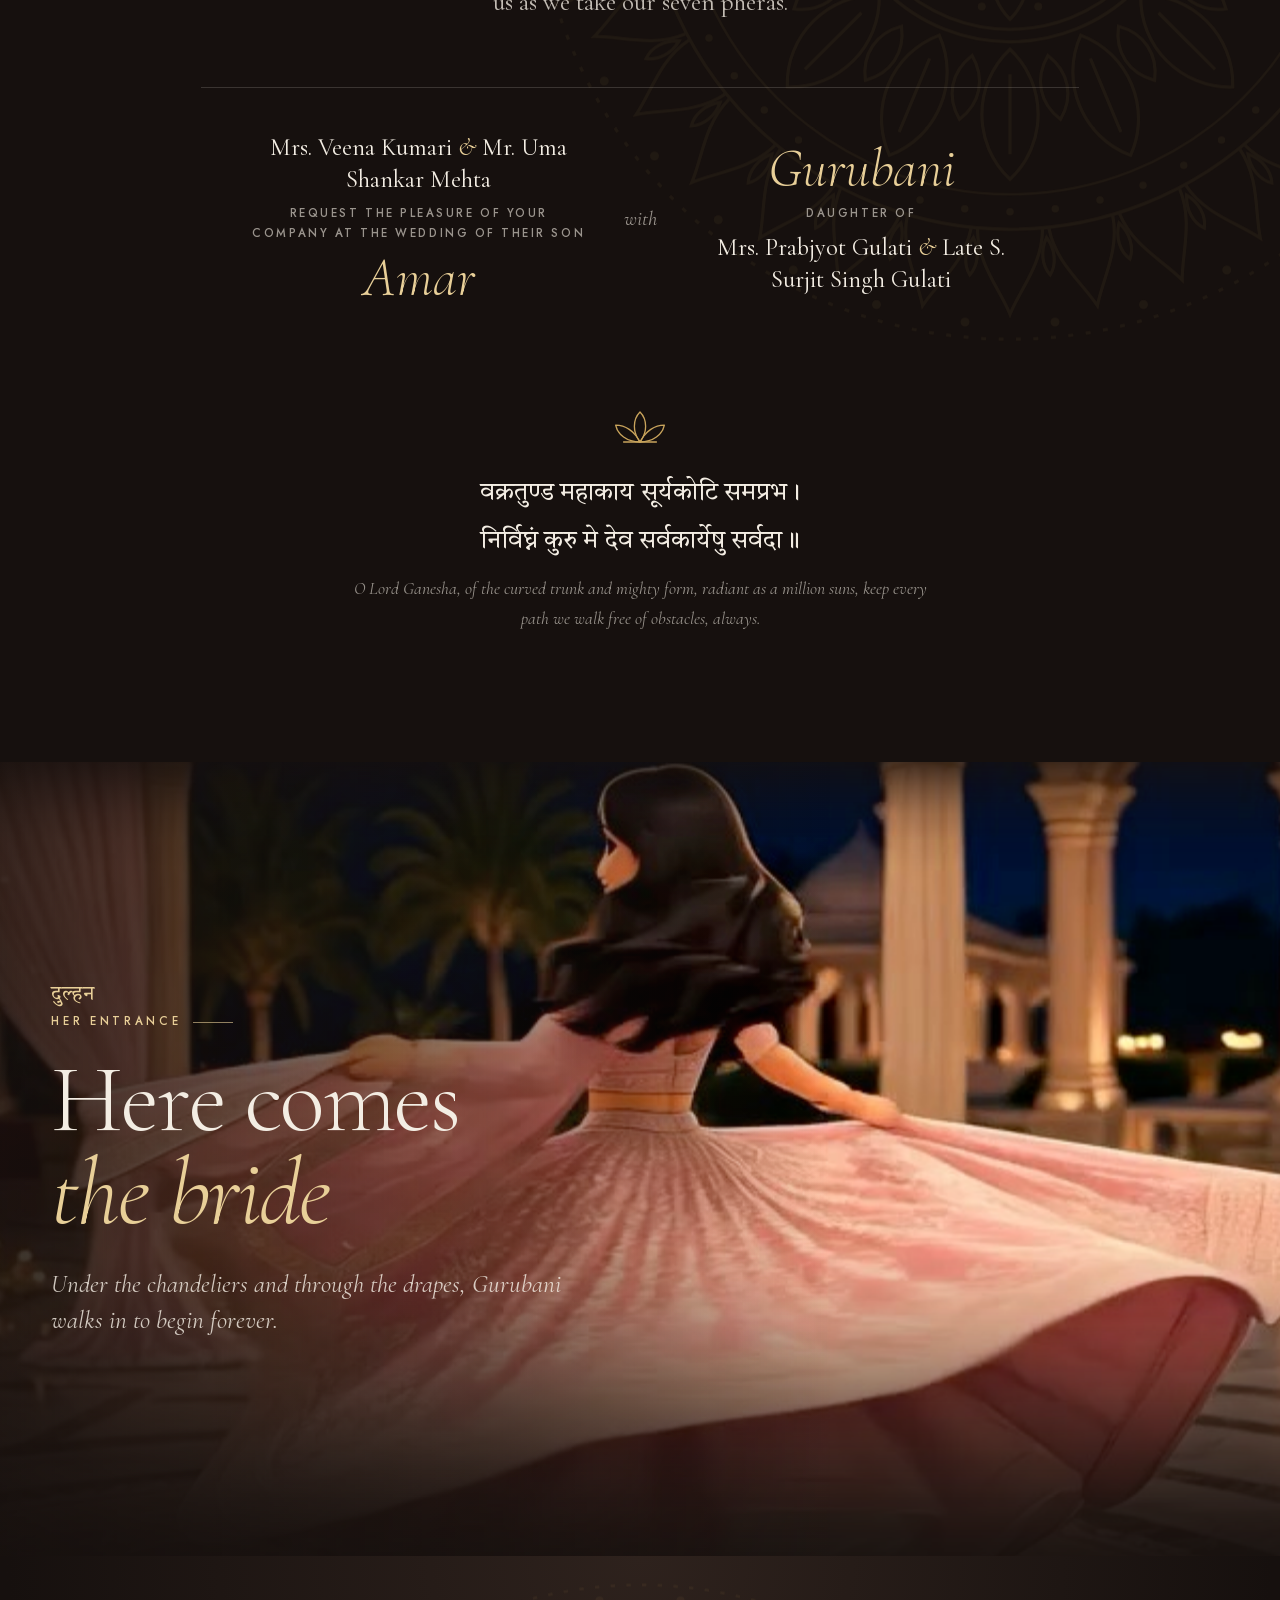
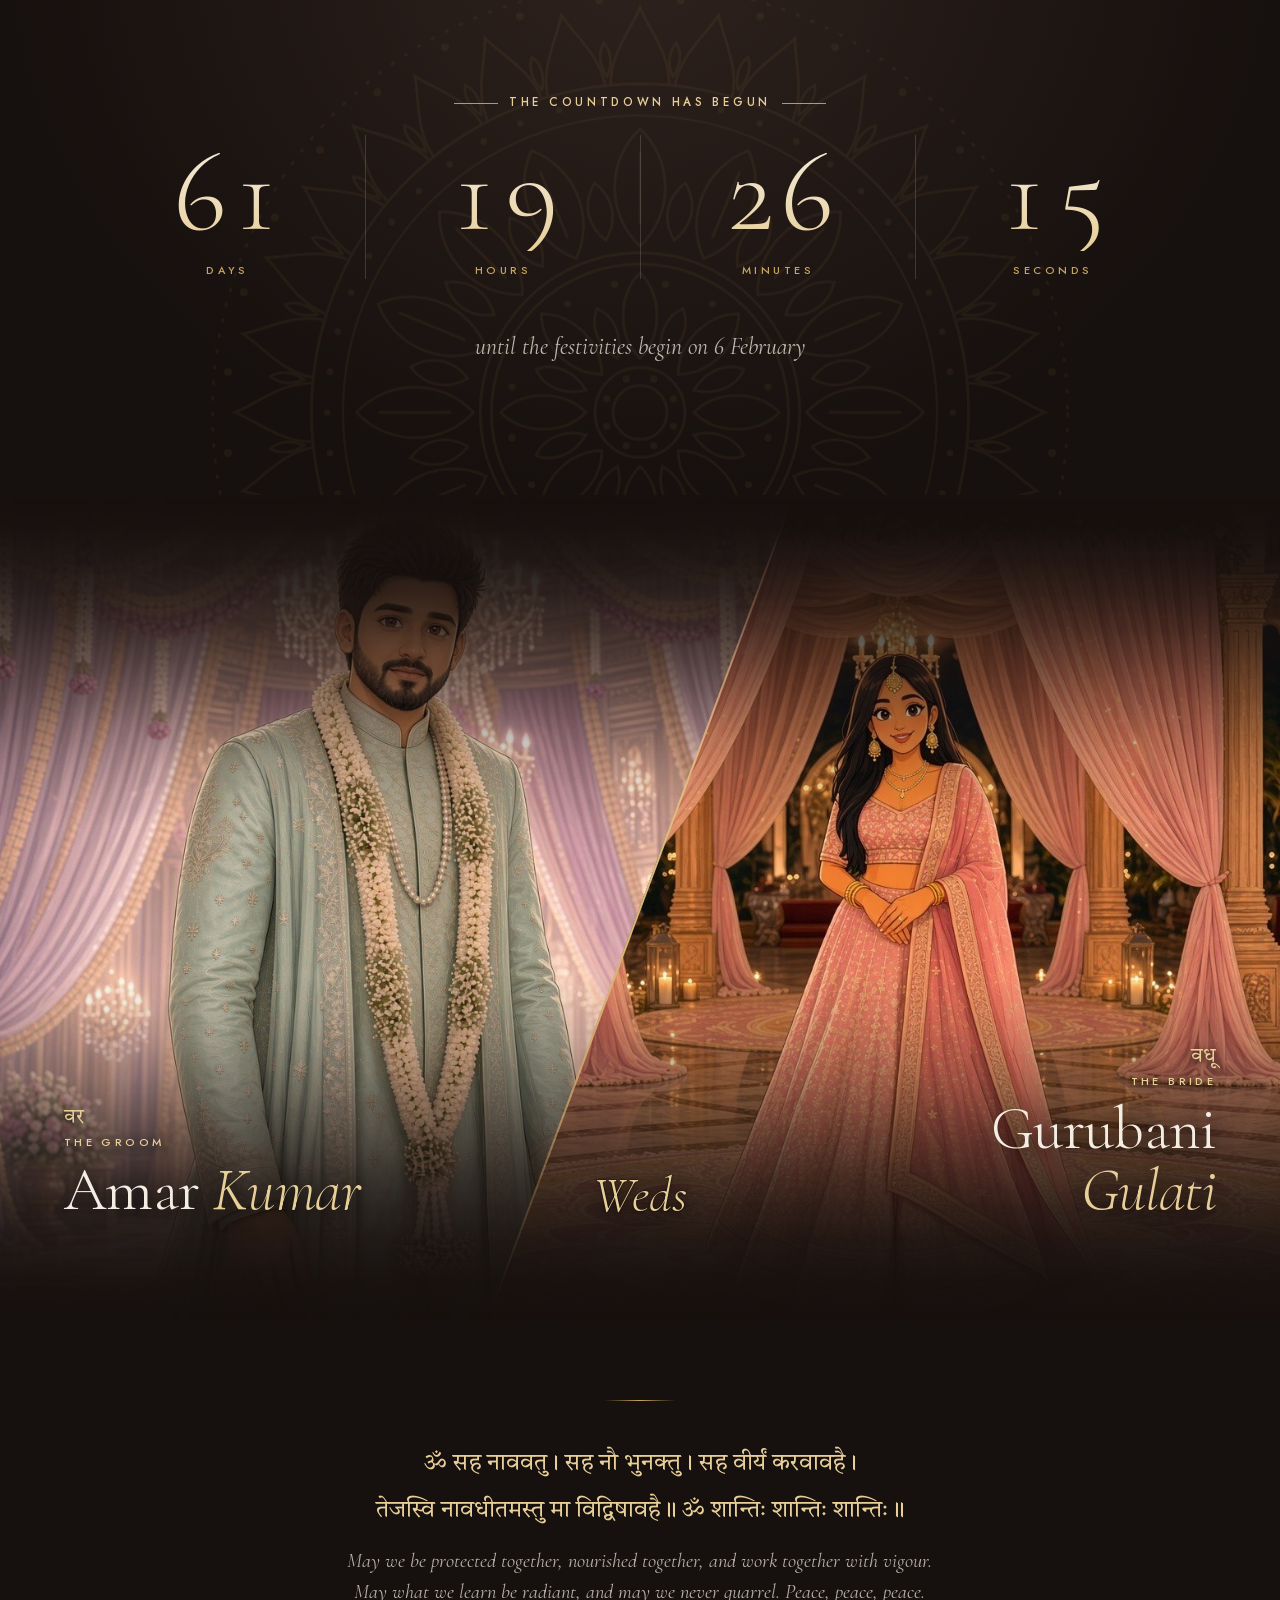
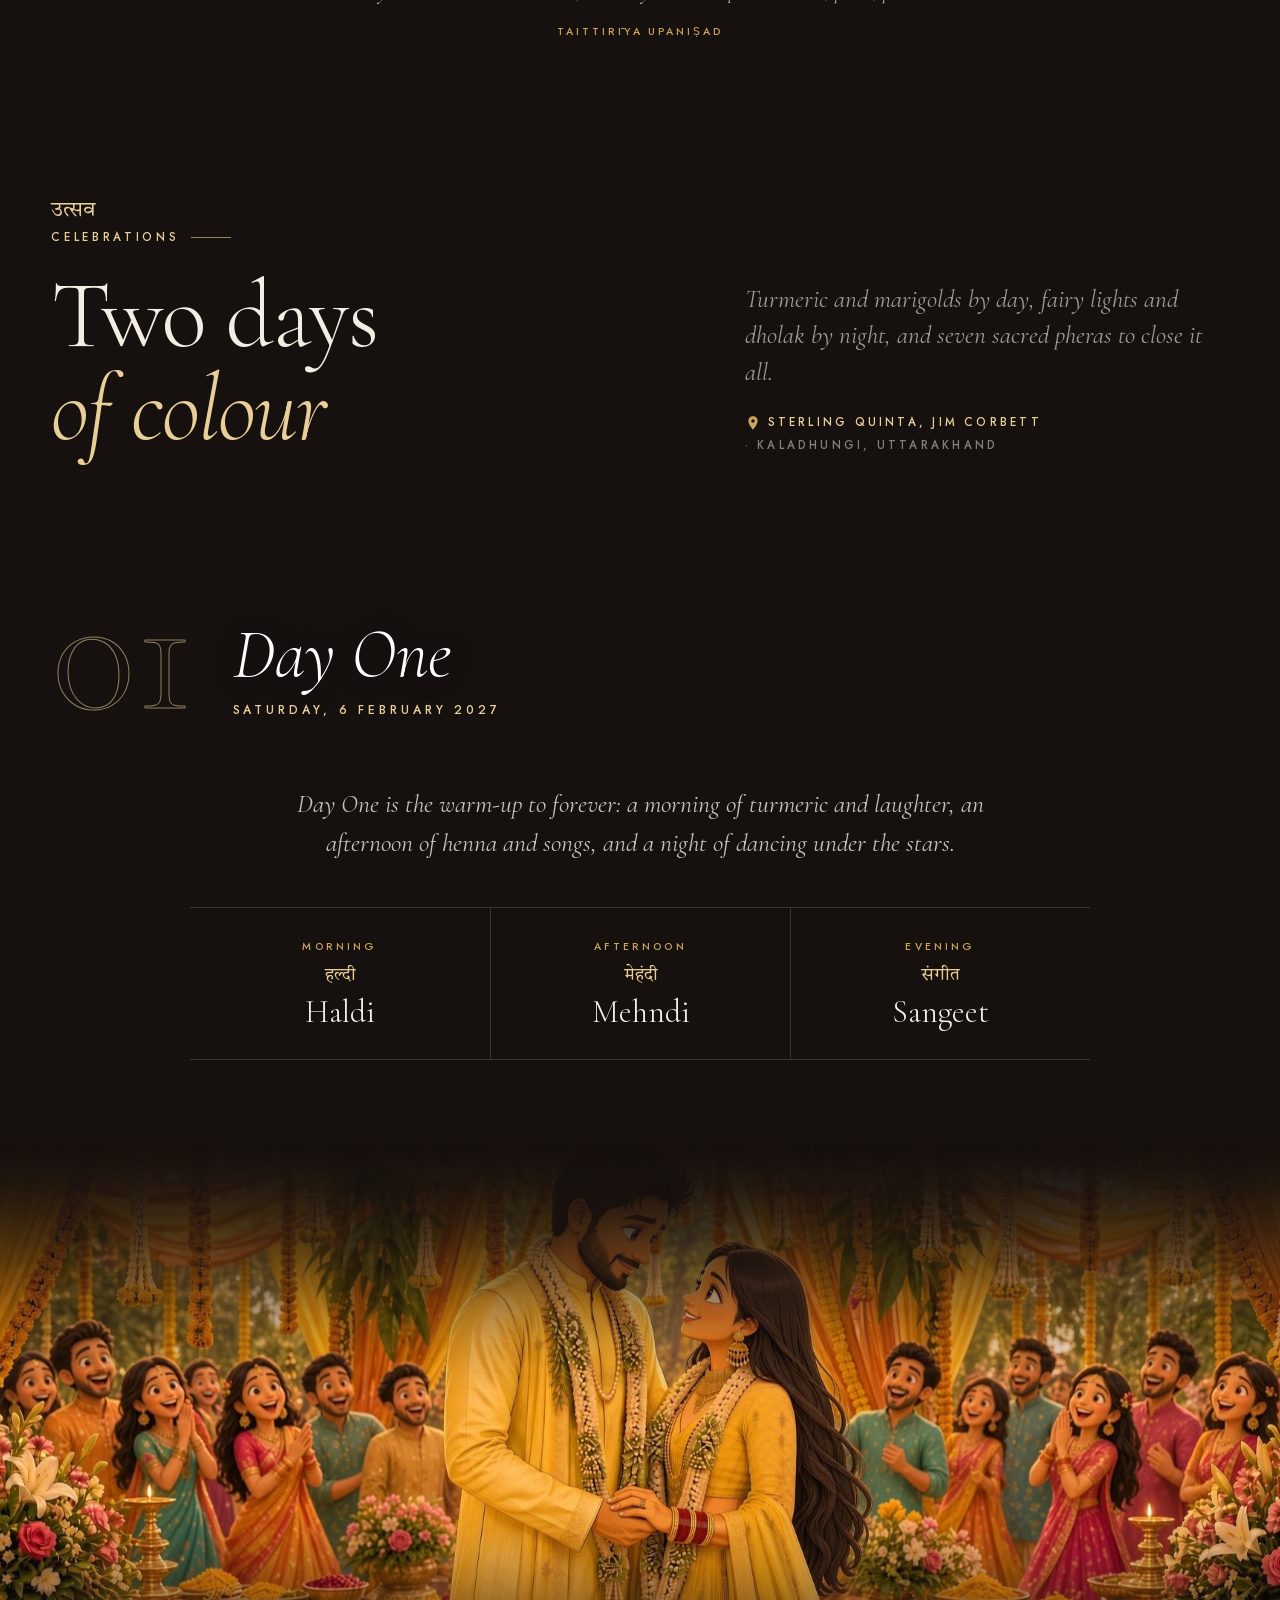
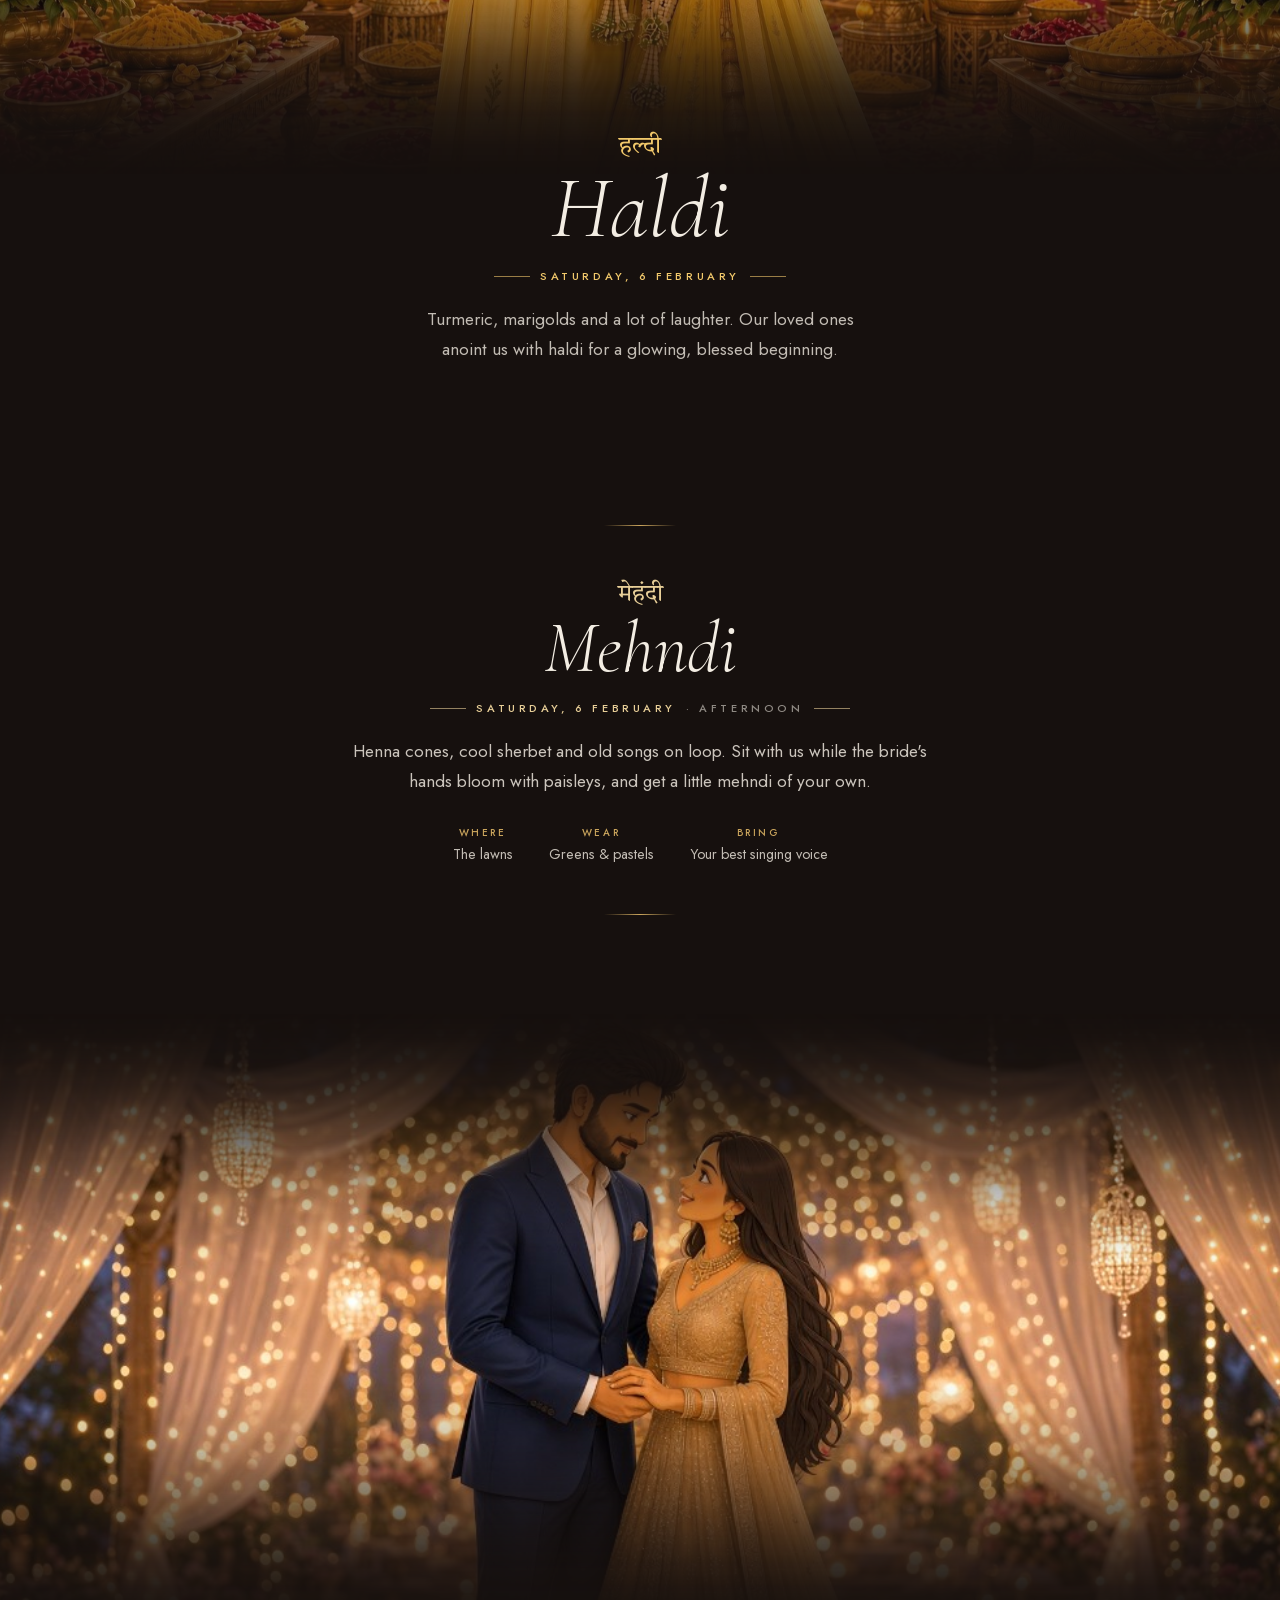
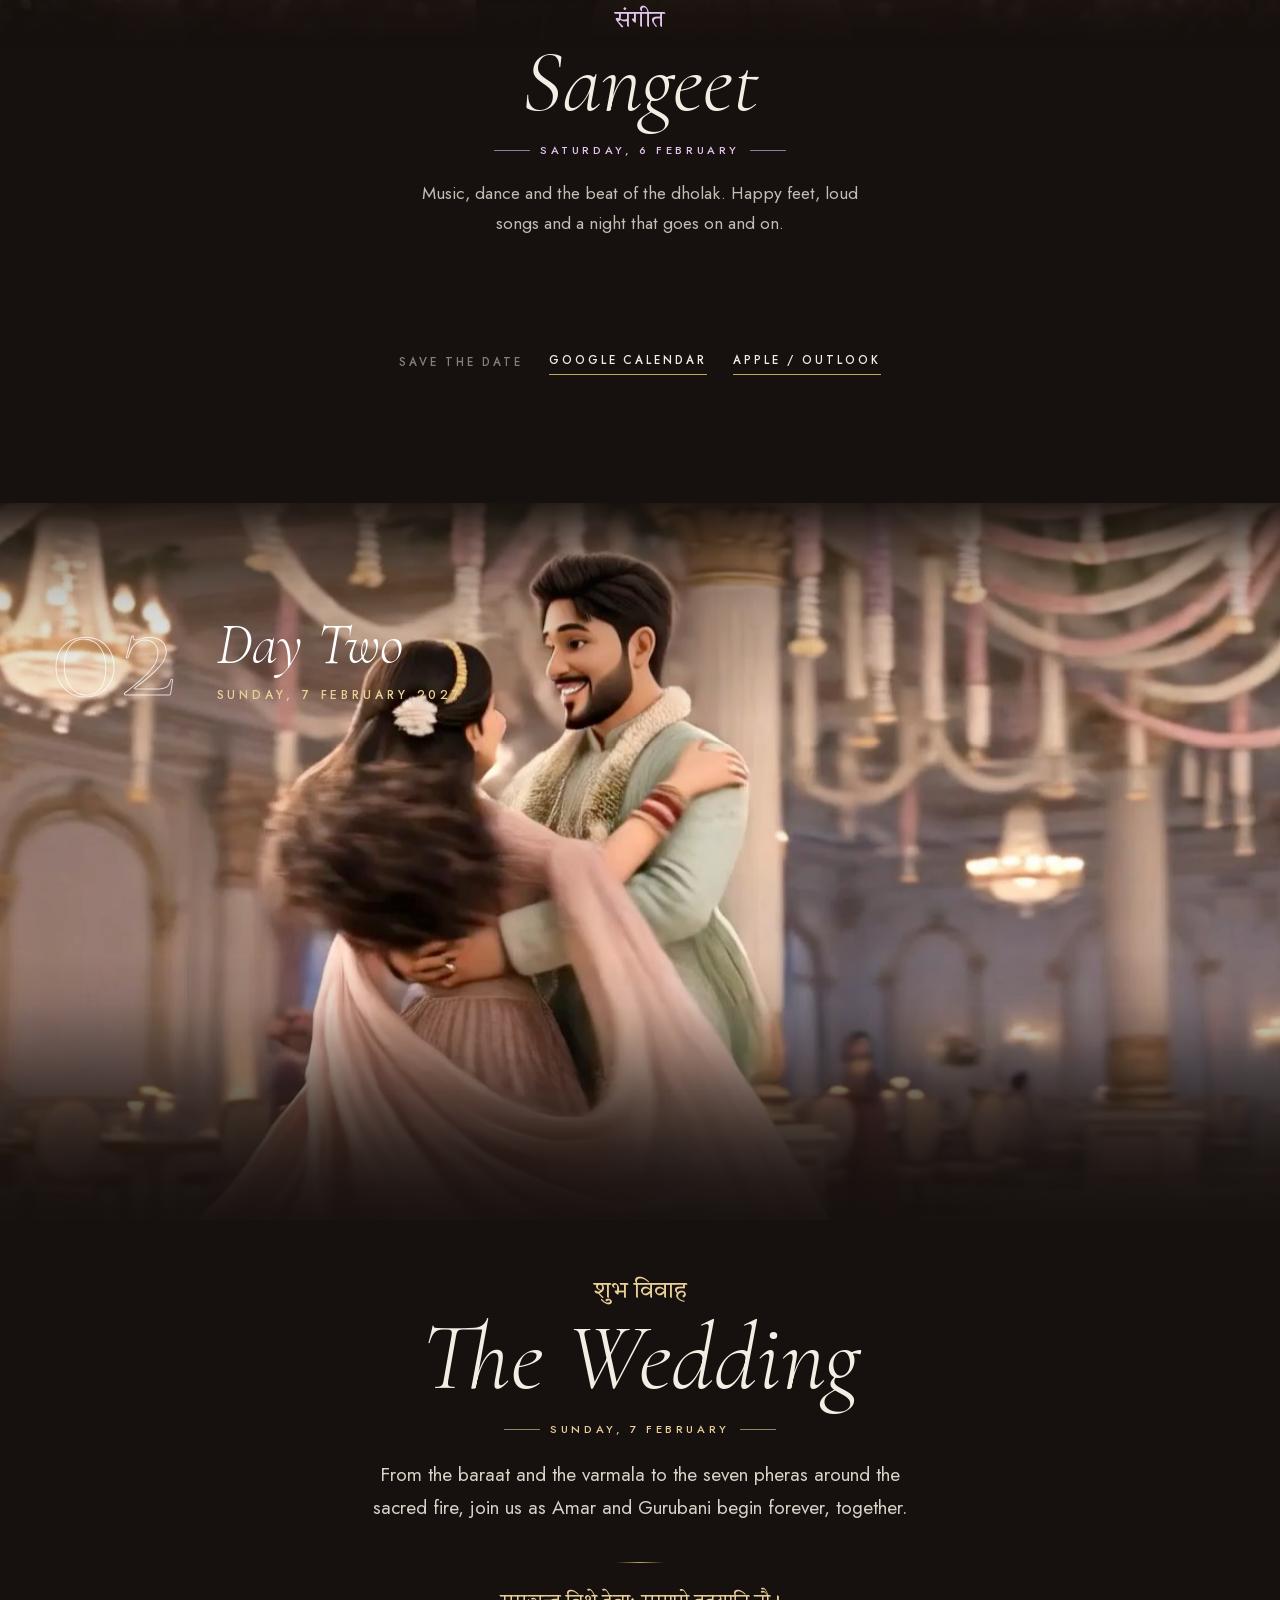
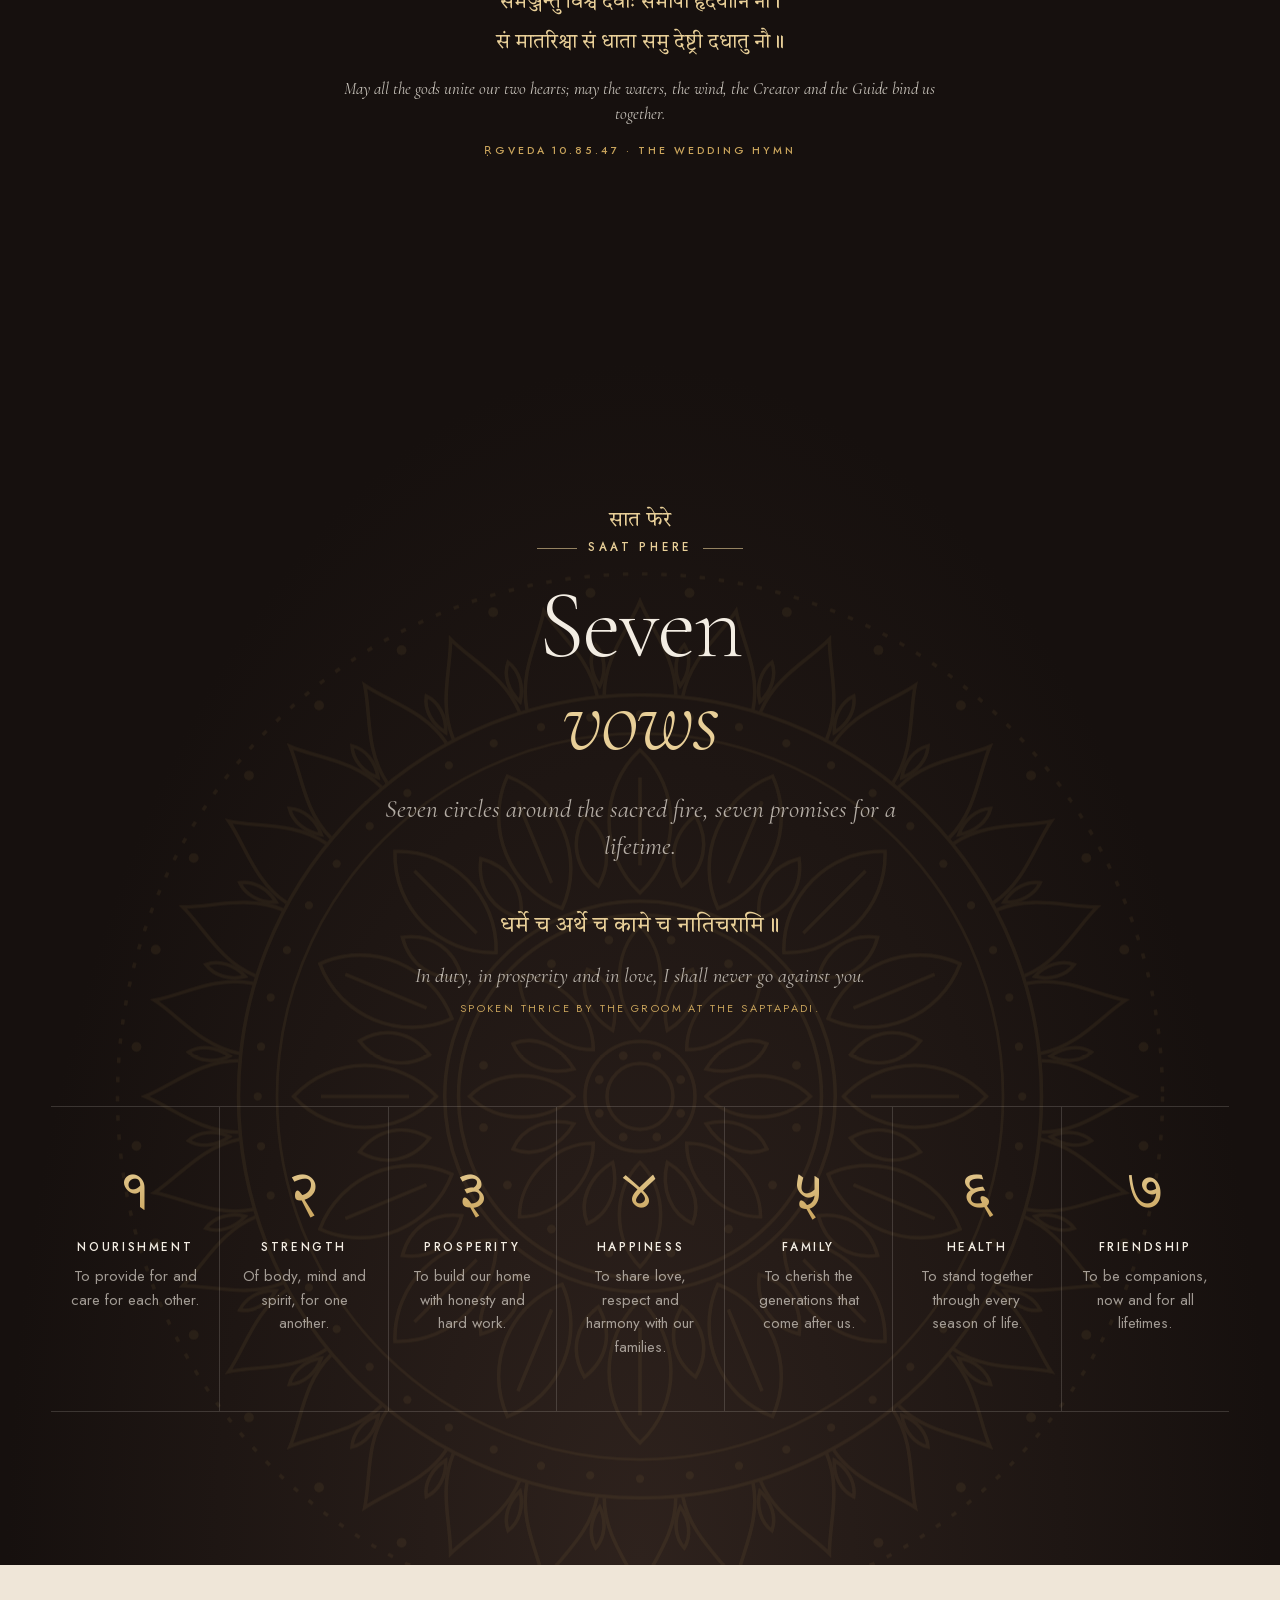
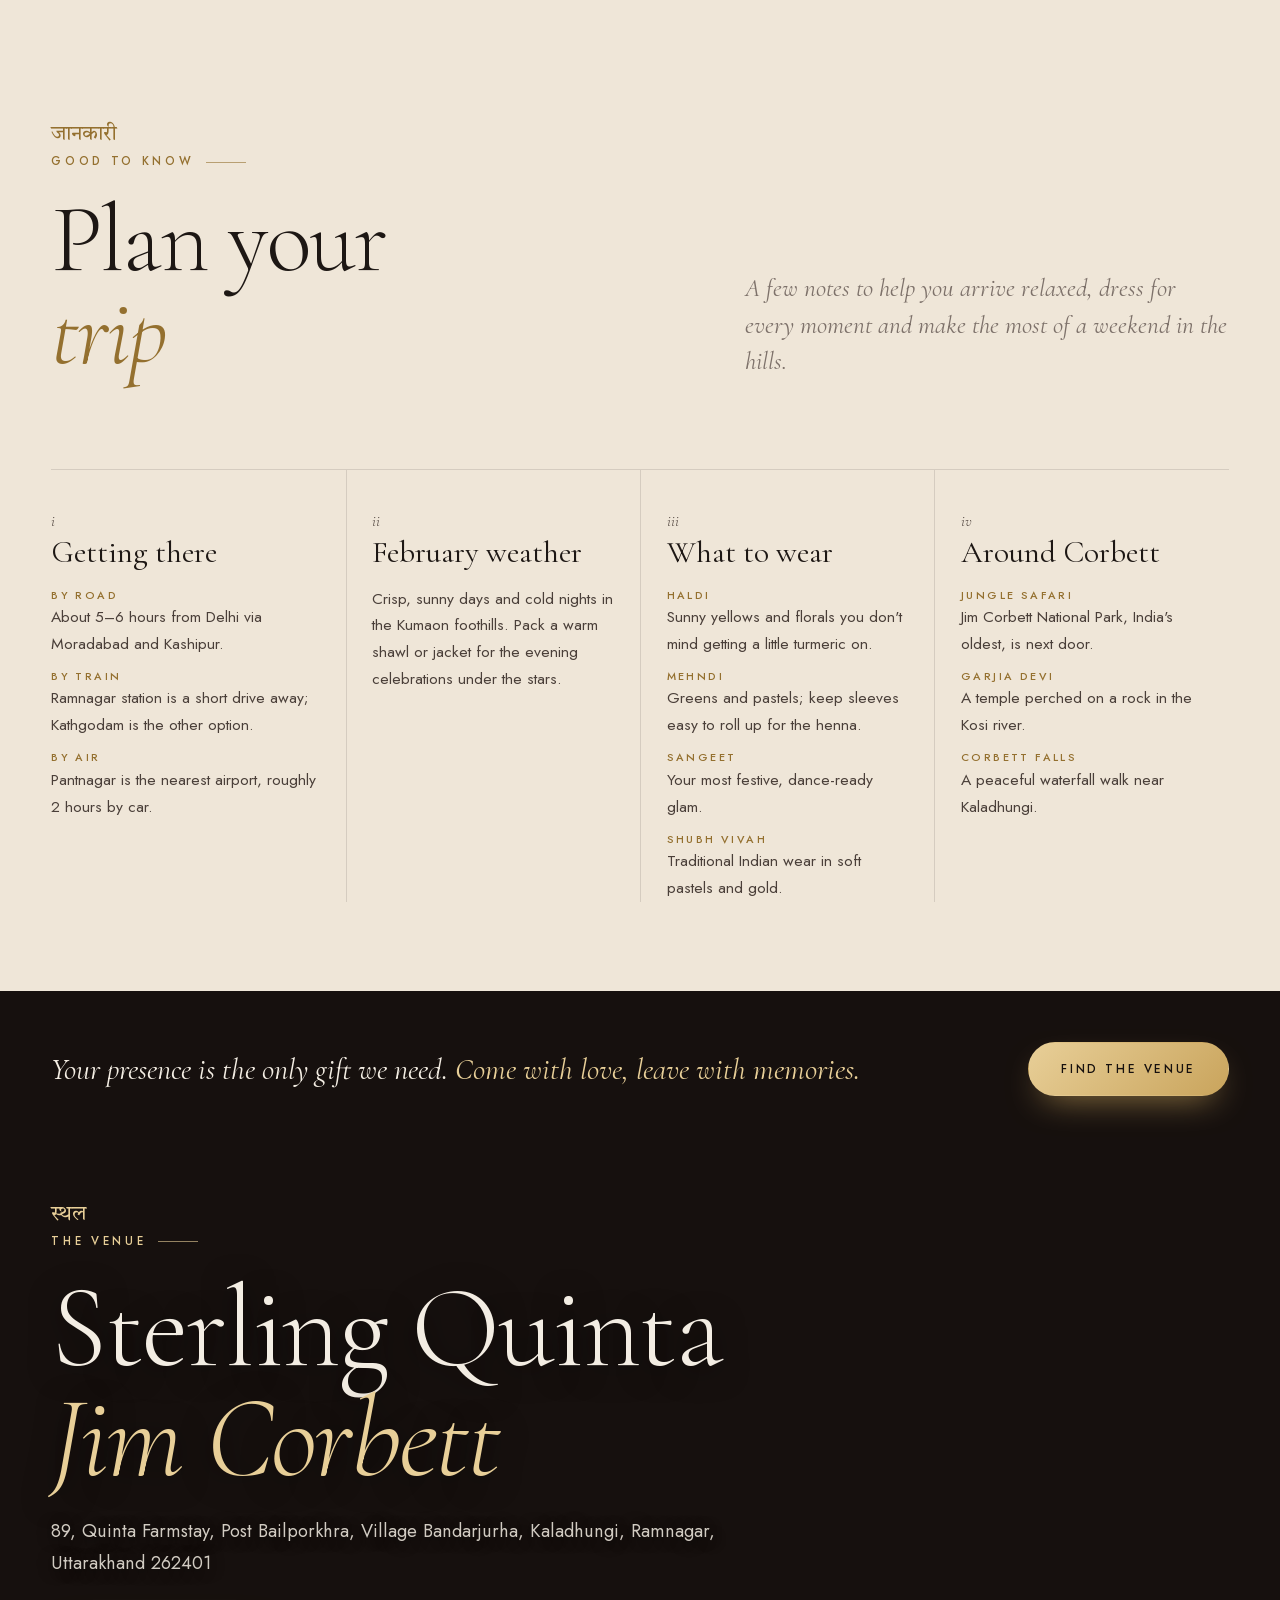
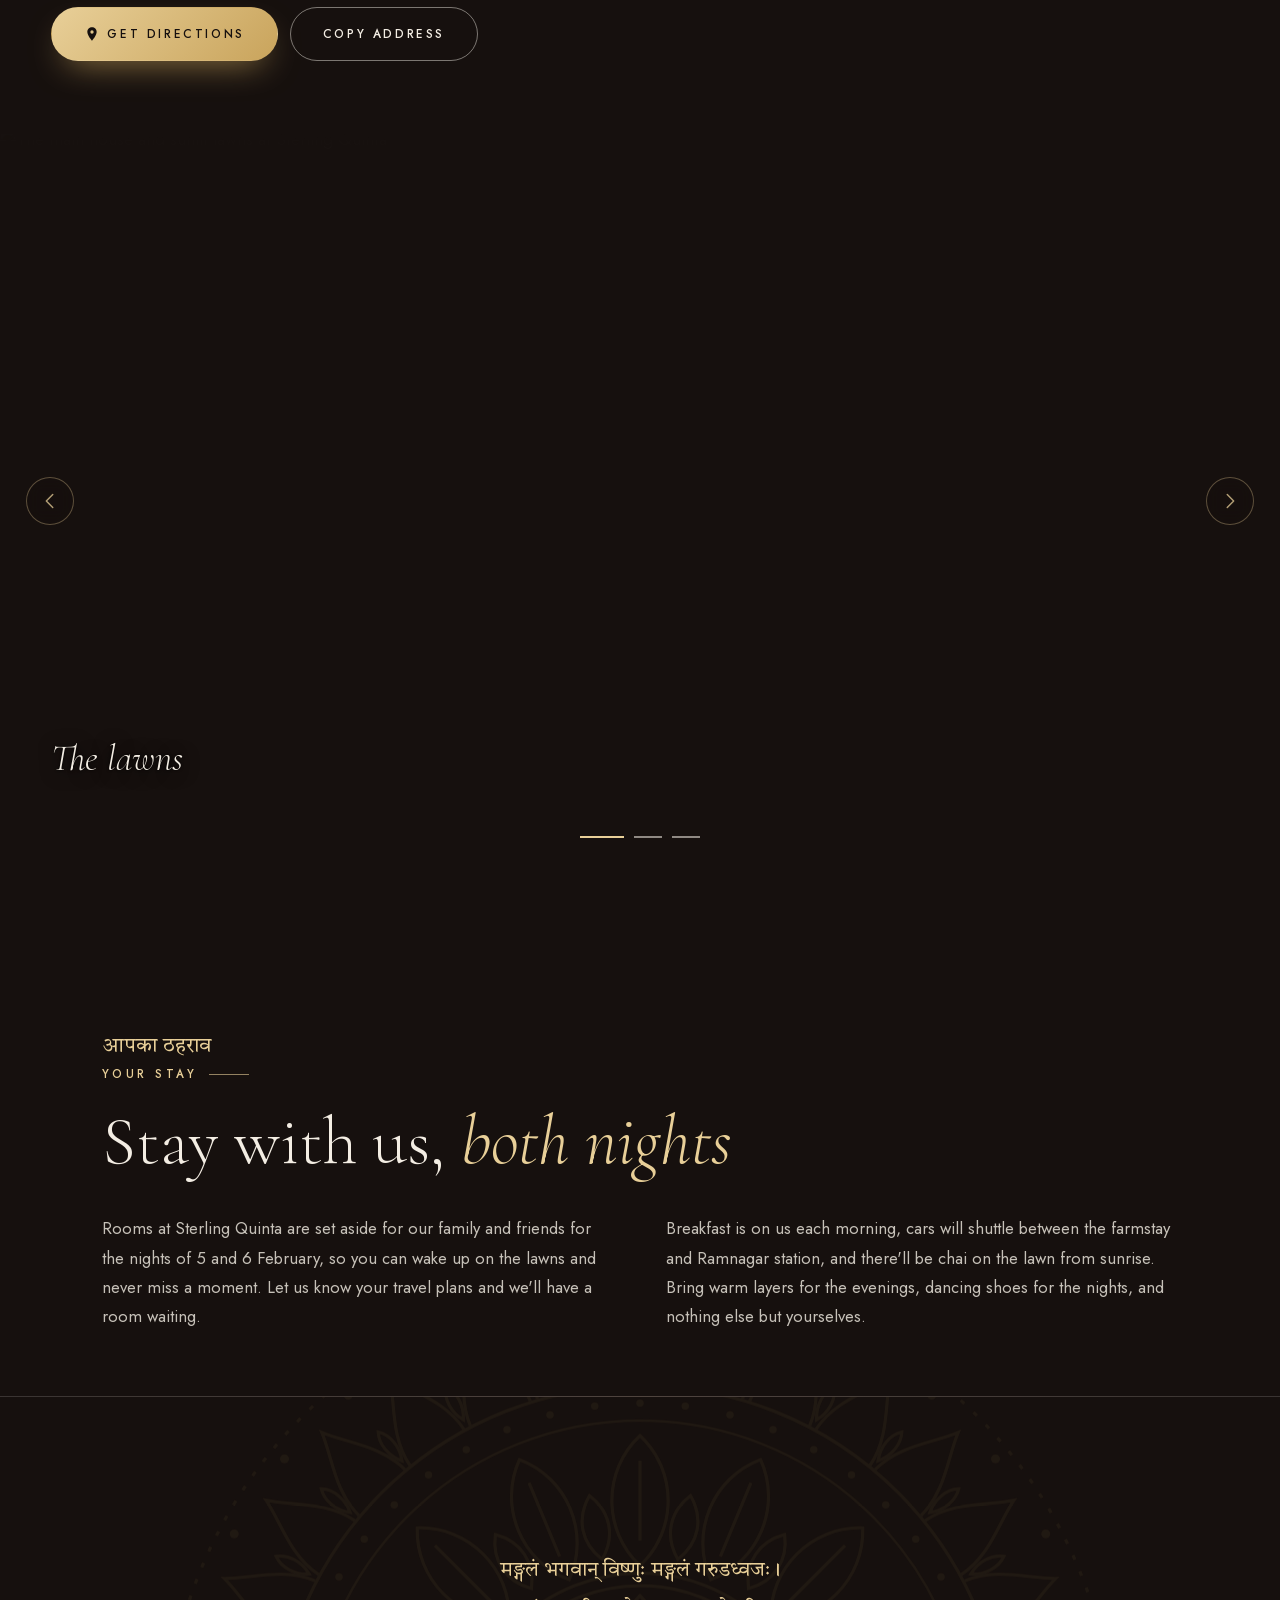
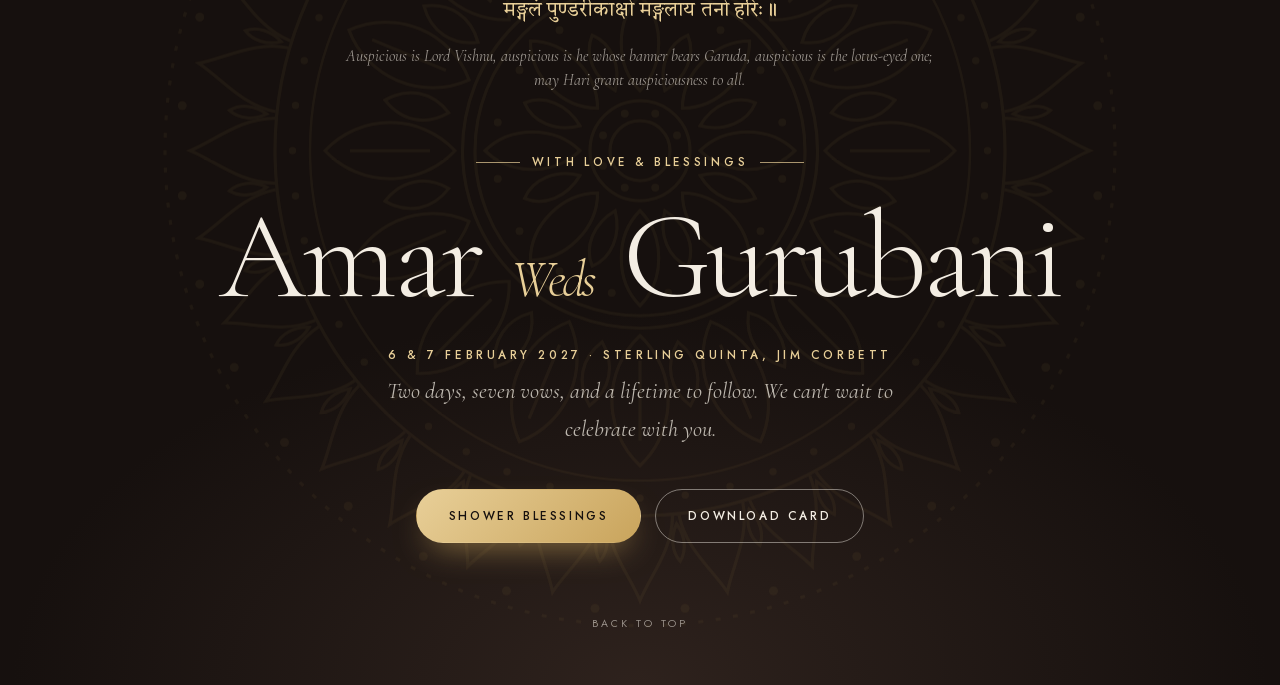
==== commit 75484f2e: ""Weds" sits on the same line as the two names under the portraits. Co-Authored-By: Claude Fable 5.1 " ====
--- a/index.html
+++ b/index.html
@@ -7,9 +7,9 @@
   <meta name="description" content="Amar Kumar and Gurubani Gulati invite you to their wedding: Haldi &amp; Sangeet on 6 February and Shubh Vivah on 7 February 2027 at Sterling Quinta, Jim Corbett.">
   <meta name="theme-color" content="#16100e">
   <link rel="canonical" href="https://amarkumar.guru/">
-  <link rel="icon" href="assets/img/favicon.svg?v=202610041952" type="image/svg+xml">
-  <link rel="icon" href="assets/img/favicon-32.png?v=202610041952" sizes="32x32" type="image/png">
-  <link rel="apple-touch-icon" href="assets/img/apple-touch-icon.png?v=202610041952">
+  <link rel="icon" href="assets/img/favicon.svg?v=202610041956" type="image/svg+xml">
+  <link rel="icon" href="assets/img/favicon-32.png?v=202610041956" sizes="32x32" type="image/png">
+  <link rel="apple-touch-icon" href="assets/img/apple-touch-icon.png?v=202610041956">
 
   <meta property="og:type" content="website">
   <meta property="og:url" content="https://amarkumar.guru/">
@@ -20,10 +20,10 @@
   <meta property="og:image:height" content="630">
   <meta name="twitter:card" content="summary_large_image">
 
-  <link rel="preload" href="assets/fonts/cormorant-garamond-latin.woff2?v=202610041952" as="font" type="font/woff2" crossorigin>
-  <link rel="preload" href="assets/fonts/cormorant-garamond-italic-latin.woff2?v=202610041952" as="font" type="font/woff2" crossorigin>
-  <link rel="preload" href="assets/fonts/jost-latin.woff2?v=202610041952" as="font" type="font/woff2" crossorigin>
-  <link rel="stylesheet" href="assets/css/style.css?v=202610041952">
+  <link rel="preload" href="assets/fonts/cormorant-garamond-latin.woff2?v=202610041956" as="font" type="font/woff2" crossorigin>
+  <link rel="preload" href="assets/fonts/cormorant-garamond-italic-latin.woff2?v=202610041956" as="font" type="font/woff2" crossorigin>
+  <link rel="preload" href="assets/fonts/jost-latin.woff2?v=202610041956" as="font" type="font/woff2" crossorigin>
+  <link rel="stylesheet" href="assets/css/style.css?v=202610041956">
   <script>
     document.documentElement.classList.add('js');
     // play the opening screen once per visit
@@ -32,7 +32,7 @@
       sessionStorage.setItem('ag-intro', '1');
     } catch (e) {}
   </script>
-  <script src="assets/js/main.js?v=202610041952" defer></script>
+  <script src="assets/js/main.js?v=202610041956" defer></script>
 </head>
 <body>
 
@@ -185,8 +185,8 @@
 
   <section class="entrance" aria-labelledby="entrance-title" data-host>
     <div class="entrance__media" data-speed="0.05" aria-hidden="true">
-      <video class="cine" autoplay muted loop playsinline preload="auto" poster="assets/img/bride-entrance-poster.jpg?v=202610041952">
-        <source src="assets/video/bride-entrance.mp4?v=202610041952" type="video/mp4">
+      <video class="cine" autoplay muted loop playsinline preload="auto" poster="assets/img/bride-entrance-poster.jpg?v=202610041956">
+        <source src="assets/video/bride-entrance.mp4?v=202610041956" type="video/mp4">
       </video>
     </div>
     <div class="wrap entrance__copy reveal">
@@ -214,7 +214,7 @@
     <div class="wrap">
       <div class="pair pair--diag">
       <figure class="pair__side pair__side--groom reveal">
-        <img src="assets/img/groom.jpg?v=202610041952" alt="Amar Kumar, the groom, in a sage sherwani and jasmine garland" loading="lazy" decoding="async">
+        <img src="assets/img/groom.jpg?v=202610041956" alt="Amar Kumar, the groom, in a sage sherwani and jasmine garland" loading="lazy" decoding="async">
         <figcaption class="pair__caption">
           <span class="pair__role pair__role--stack"><span lang="hi">वर</span><span>The Groom</span></span>
           <span class="pair__name">Amar <em>Kumar</em></span>
@@ -228,7 +228,7 @@
       </div>
 
       <figure class="pair__side pair__side--bride reveal">
-        <img src="assets/img/bride.jpg?v=202610041952" alt="Gurubani Gulati, the bride, in a blush pink lehenga" loading="lazy" decoding="async">
+        <img src="assets/img/bride.jpg?v=202610041956" alt="Gurubani Gulati, the bride, in a blush pink lehenga" loading="lazy" decoding="async">
         <figcaption class="pair__caption">
           <span class="pair__role pair__role--stack"><span lang="hi">वधू</span><span>The Bride</span></span>
           <span class="pair__name">Gurubani <em>Gulati</em></span>
@@ -276,7 +276,7 @@
       <div class="wrap events">
         <div class="event event--haldi reveal">
           <div class="event__media">
-            <img src="assets/img/haldi.jpg?v=202610041952" alt="Haldi ceremony — turmeric, marigolds and laughter" loading="lazy" decoding="async">
+            <img src="assets/img/haldi.jpg?v=202610041956" alt="Haldi ceremony — turmeric, marigolds and laughter" loading="lazy" decoding="async">
           </div>
           <p class="event__hindi" lang="hi">हल्दी</p>
           <h4 class="event__name">Haldi</h4>
@@ -296,7 +296,7 @@
         </div>
         <div class="event event--sangeet event--flip reveal">
           <div class="event__media">
-            <img src="assets/img/sangeet.jpg?v=202610041952" alt="Sangeet night — music, dance and celebration" loading="lazy" decoding="async">
+            <img src="assets/img/sangeet.jpg?v=202610041956" alt="Sangeet night — music, dance and celebration" loading="lazy" decoding="async">
           </div>
           <p class="event__hindi" lang="hi">संगीत</p>
           <h4 class="event__name">Sangeet</h4>
@@ -307,15 +307,15 @@
       <p class="save reveal">
         <span>Save the date</span>
         <a class="save__link" href="https://calendar.google.com/calendar/render?action=TEMPLATE&amp;text=Haldi%20%26%20Sangeet%20-%20Amar%20Weds%20Gurubani&amp;dates=20270206/20270207&amp;details=Haldi%20and%20Sangeet%20celebrations%20for%20the%20wedding%20of%20Amar%20Kumar%20and%20Gurubani%20Gulati.%20https%3A//amarkumar.guru/&amp;location=Sterling%20Quinta%20Jim%20Corbett%2C%2089%20Quinta%20Farmstay%2C%20Post%20Bailporkhra%2C%20Village%20Bandarjurha%2C%20Kaladhungi%2C%20Ramnagar%2C%20Uttarakhand%20262401" target="_blank" rel="noopener">Google Calendar</a>
-        <a class="save__link" href="assets/cal/haldi-sangeet.ics?v=202610041952" download>Apple / Outlook</a>
+        <a class="save__link" href="assets/cal/haldi-sangeet.ics?v=202610041956" download>Apple / Outlook</a>
       </p>
     </article>
 
     <article class="day day--two">
       <div class="finale" data-host>
         <div class="finale__media" data-speed="0.05" aria-hidden="true">
-          <video class="cine" autoplay muted loop playsinline preload="auto" poster="assets/img/couple-poster.jpg?v=202610041952">
-            <source src="assets/video/couple.mp4?v=202610041952" type="video/mp4">
+          <video class="cine" autoplay muted loop playsinline preload="auto" poster="assets/img/couple-poster.jpg?v=202610041956">
+            <source src="assets/video/couple.mp4?v=202610041956" type="video/mp4">
           </video>
         </div>
         <div class="wrap finale__top reveal">
@@ -340,7 +340,7 @@
       <p class="save reveal">
         <span>Save the date</span>
         <a class="save__link" href="https://calendar.google.com/calendar/render?action=TEMPLATE&amp;text=Shubh%20Vivah%20-%20Amar%20Weds%20Gurubani&amp;dates=20270207/20270208&amp;details=The%20wedding%20of%20Amar%20Kumar%20and%20Gurubani%20Gulati.%20https%3A//amarkumar.guru/&amp;location=Sterling%20Quinta%20Jim%20Corbett%2C%2089%20Quinta%20Farmstay%2C%20Post%20Bailporkhra%2C%20Village%20Bandarjurha%2C%20Kaladhungi%2C%20Ramnagar%2C%20Uttarakhand%20262401" target="_blank" rel="noopener">Google Calendar</a>
-        <a class="save__link" href="assets/cal/shubh-vivah.ics?v=202610041952" download>Apple / Outlook</a>
+        <a class="save__link" href="assets/cal/shubh-vivah.ics?v=202610041956" download>Apple / Outlook</a>
       </p>
     </article>
   </section>
@@ -435,9 +435,9 @@
 
     <div class="carousel reveal" data-carousel tabindex="0" aria-roledescription="carousel" aria-label="Photos of Sterling Quinta">
       <div class="carousel__track">
-        <figure class="carousel__slide is-active"><img src="assets/img/venue-house.jpg?v=202610041952" alt="The main house and sunlit lawns at Sterling Quinta" loading="lazy" decoding="async"><figcaption>The lawns</figcaption></figure>
-        <figure class="carousel__slide"><img src="assets/img/venue-room.jpg?v=202610041952" alt="A guest room with a wooden ceiling and a garden window" loading="lazy" decoding="async"><figcaption>The rooms</figcaption></figure>
-        <figure class="carousel__slide"><img src="assets/img/venue-dining.jpg?v=202610041952" alt="The dining room with a balcony over the trees" loading="lazy" decoding="async"><figcaption>Dining</figcaption></figure>
+        <figure class="carousel__slide is-active"><img src="assets/img/venue-house.jpg?v=202610041956" alt="The main house and sunlit lawns at Sterling Quinta" loading="lazy" decoding="async"><figcaption>The lawns</figcaption></figure>
+        <figure class="carousel__slide"><img src="assets/img/venue-room.jpg?v=202610041956" alt="A guest room with a wooden ceiling and a garden window" loading="lazy" decoding="async"><figcaption>The rooms</figcaption></figure>
+        <figure class="carousel__slide"><img src="assets/img/venue-dining.jpg?v=202610041956" alt="The dining room with a balcony over the trees" loading="lazy" decoding="async"><figcaption>Dining</figcaption></figure>
       </div>
       <button class="carousel__arrow carousel__arrow--prev" type="button" data-prev aria-label="Previous photo"><svg viewBox="0 0 24 24" aria-hidden="true"><path fill="none" stroke="currentColor" stroke-width="1.6" stroke-linecap="round" stroke-linejoin="round" d="M15 5l-7 7 7 7"/></svg></button>
       <button class="carousel__arrow carousel__arrow--next" type="button" data-next aria-label="Next photo"><svg viewBox="0 0 24 24" aria-hidden="true"><path fill="none" stroke="currentColor" stroke-width="1.6" stroke-linecap="round" stroke-linejoin="round" d="M9 5l7 7-7 7"/></svg></button>
@@ -471,13 +471,13 @@
     <p class="footer__note">Two days, seven vows, and a lifetime to follow. We can't wait to celebrate with you.</p>
     <div class="footer__actions">
       <button class="btn btn--gold" type="button" data-bless>Shower blessings</button>
-      <a class="btn btn--line" href="assets/img/invitation-card.jpg?v=202610041952" download="Amar-Weds-Gurubani-Wedding-Invitation.jpg">Download card</a>
+      <a class="btn btn--line" href="assets/img/invitation-card.jpg?v=202610041956" download="Amar-Weds-Gurubani-Wedding-Invitation.jpg">Download card</a>
     </div>
     <a class="footer__top" href="#top">Back to top</a>
   </div>
 </footer>
 
-<audio class="music" data-music src="assets/audio/theme.m4a?v=202610041952" loop autoplay preload="auto"></audio>
+<audio class="music" data-music src="assets/audio/theme.m4a?v=202610041956" loop autoplay preload="auto"></audio>
 
 <div class="toast" role="status" aria-live="polite"></div>
 
--- a/assets/css/style.css
+++ b/assets/css/style.css
@@ -2165,16 +2165,23 @@
 .pair--diag .pair__amp {
   position: absolute;
   left: 50%;
-  top: 66%;
-  translate: -50% -50%;
+  top: auto;
+  bottom: clamp(60px, 8vw, 110px);
+  translate: -50% 0;
   margin: 0;
   z-index: 4;
-}
-@media (max-width: 760px) { .pair--diag .pair__amp { top: 60%; } }
+  line-height: 1;
+}
+/* "Weds" sits on the same line as the two names */
+.pair--diag .pair__amp span { font-size: clamp(2rem, 1.1rem + 2.6vw, 4.4rem); line-height: 1; }
 @media (max-width: 760px) {
   .pair--diag { height: 150vw; }
   .pair--diag .pair__side, .pair--diag .pair__side--groom, .pair--diag .pair__side--bride { width: 70%; }
-  .pair--diag .pair__name { font-size: 1.7rem; }
+  /* Names shrink so "Amar Kumar · Weds · Gurubani Gulati" fits on one line */
+  .pair--diag .pair__name { font-size: 1.45rem; }
+  .pair--diag .pair__amp span { font-size: 1.3rem; }
+  .pair--diag .pair__amp { left: 46%; }
+  .pair--diag .pair__caption { max-width: 38%; }
 }
 .pair--diag::after {
   background: linear-gradient(180deg, rgba(22, 16, 14, .5) 0%, rgba(22, 16, 14, 0) 20%, rgba(22, 16, 14, 0) 58%, rgba(22, 16, 14, .55) 80%, rgba(22, 16, 14, .92) 100%);
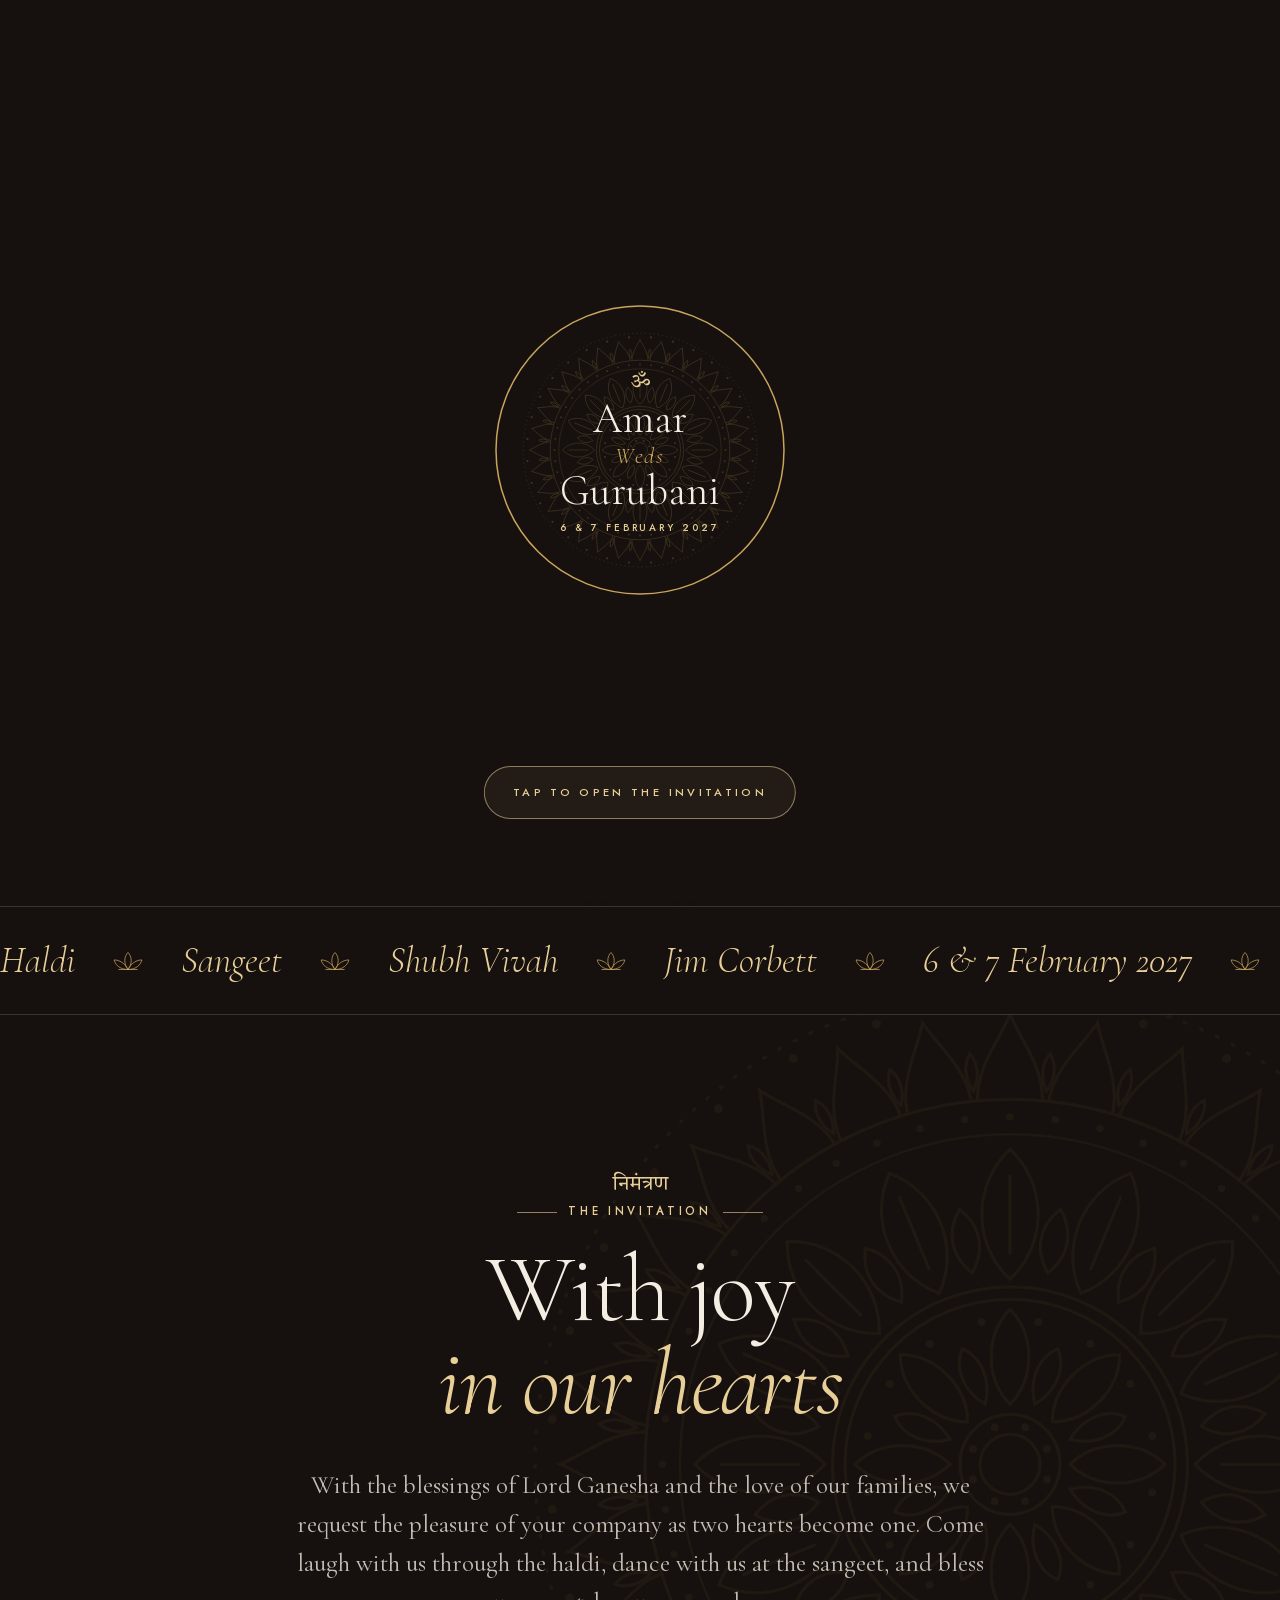
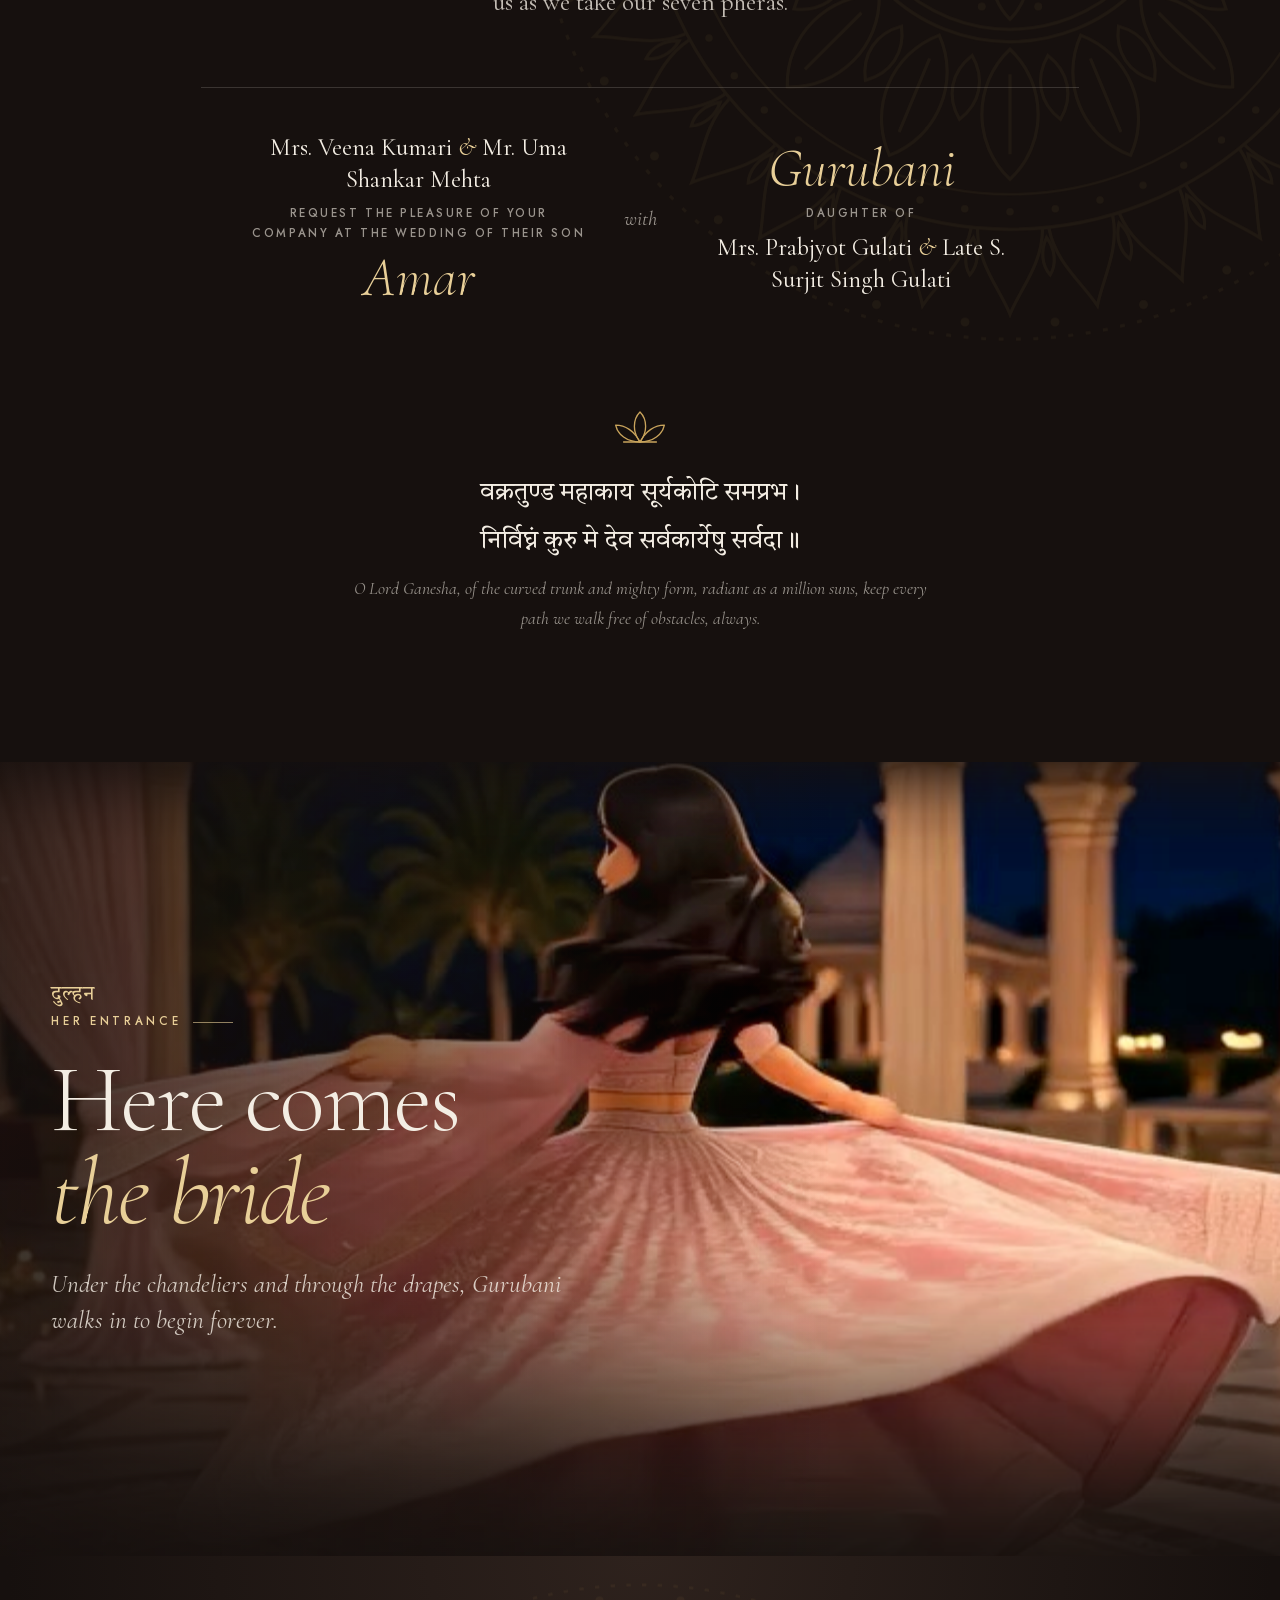
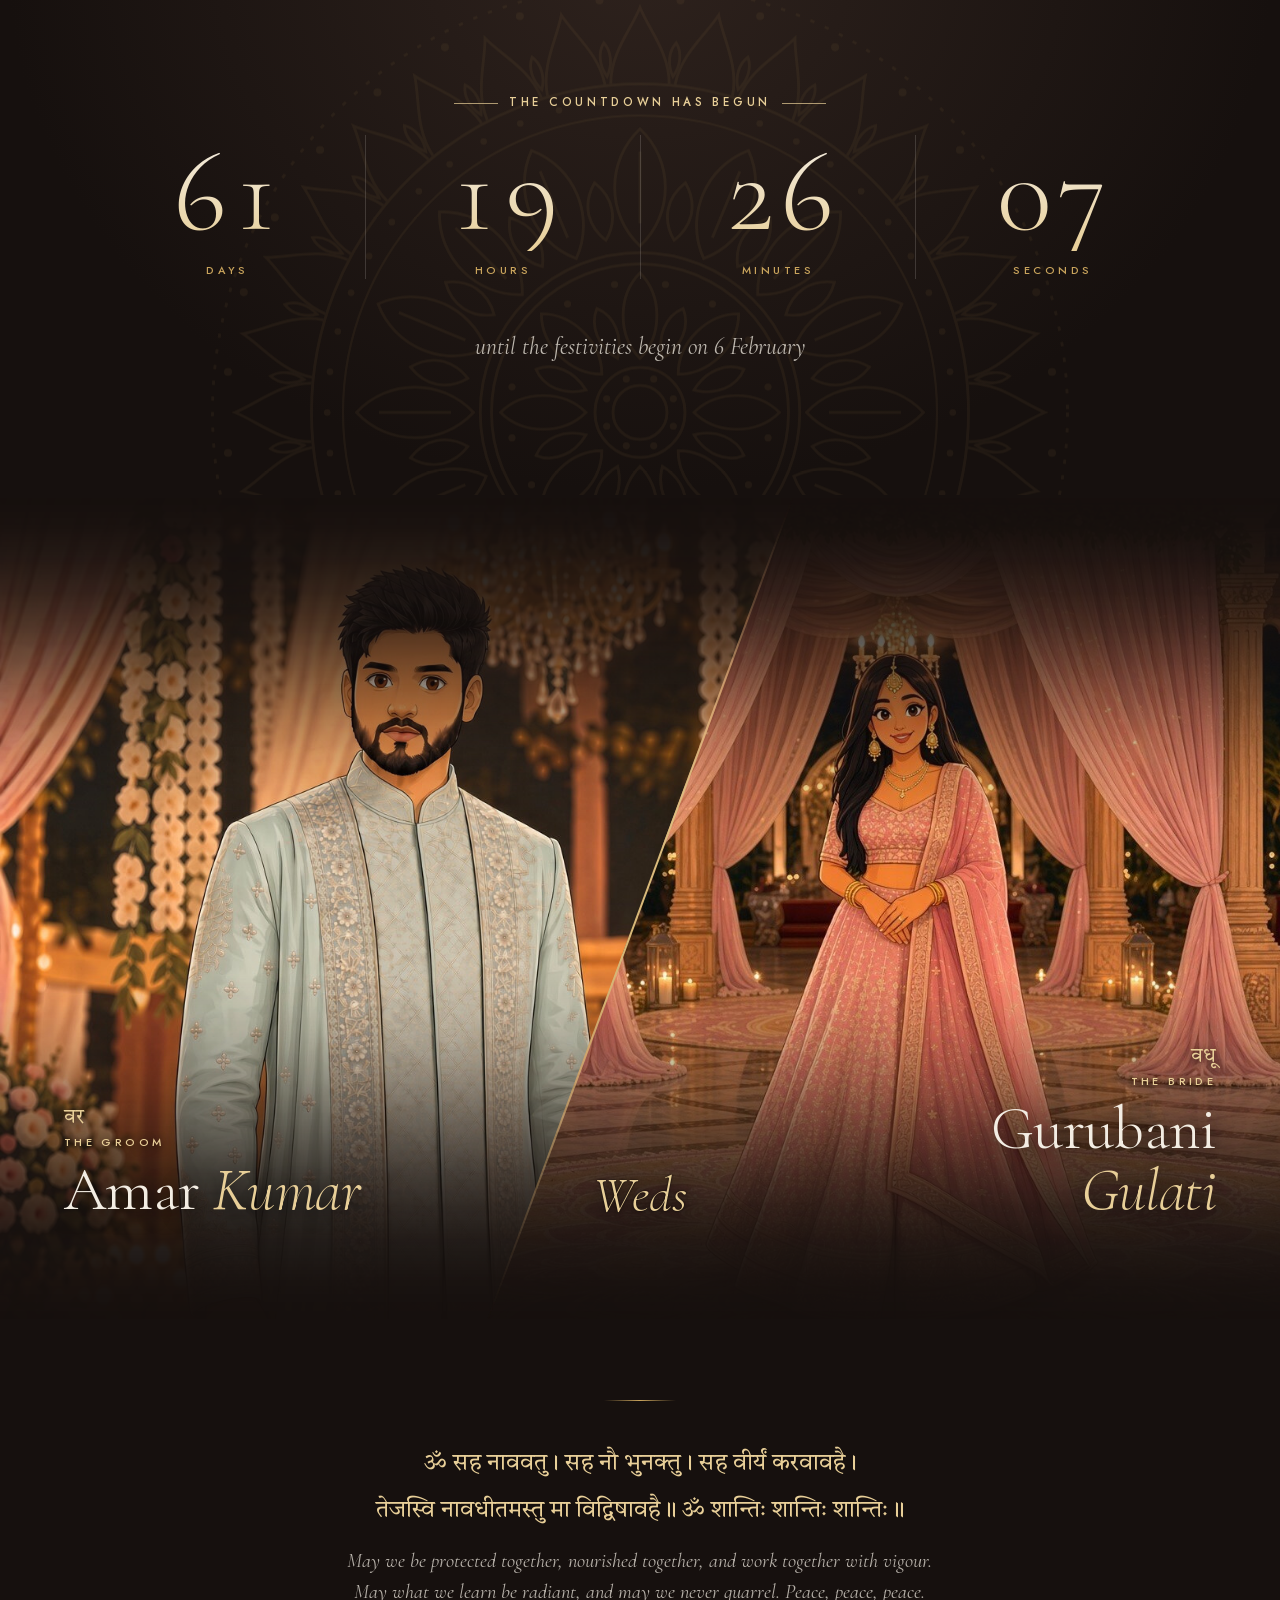
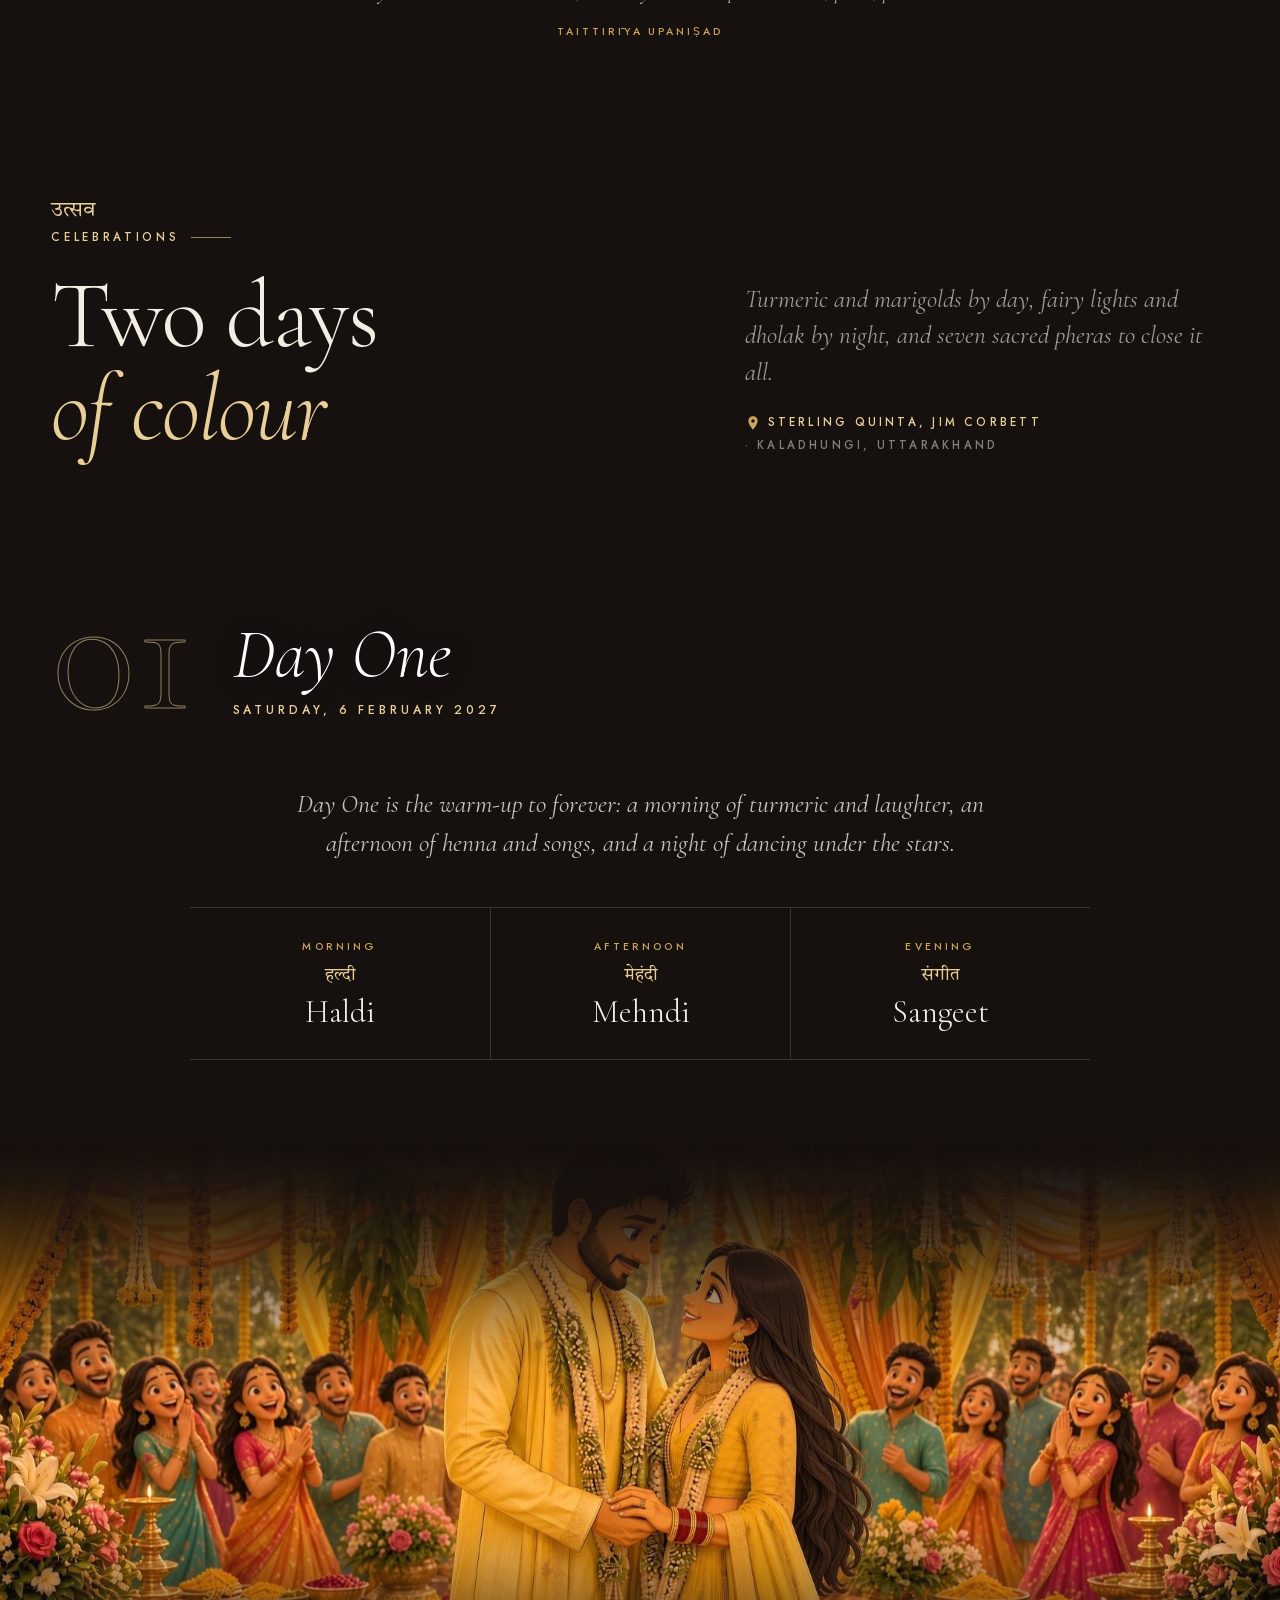
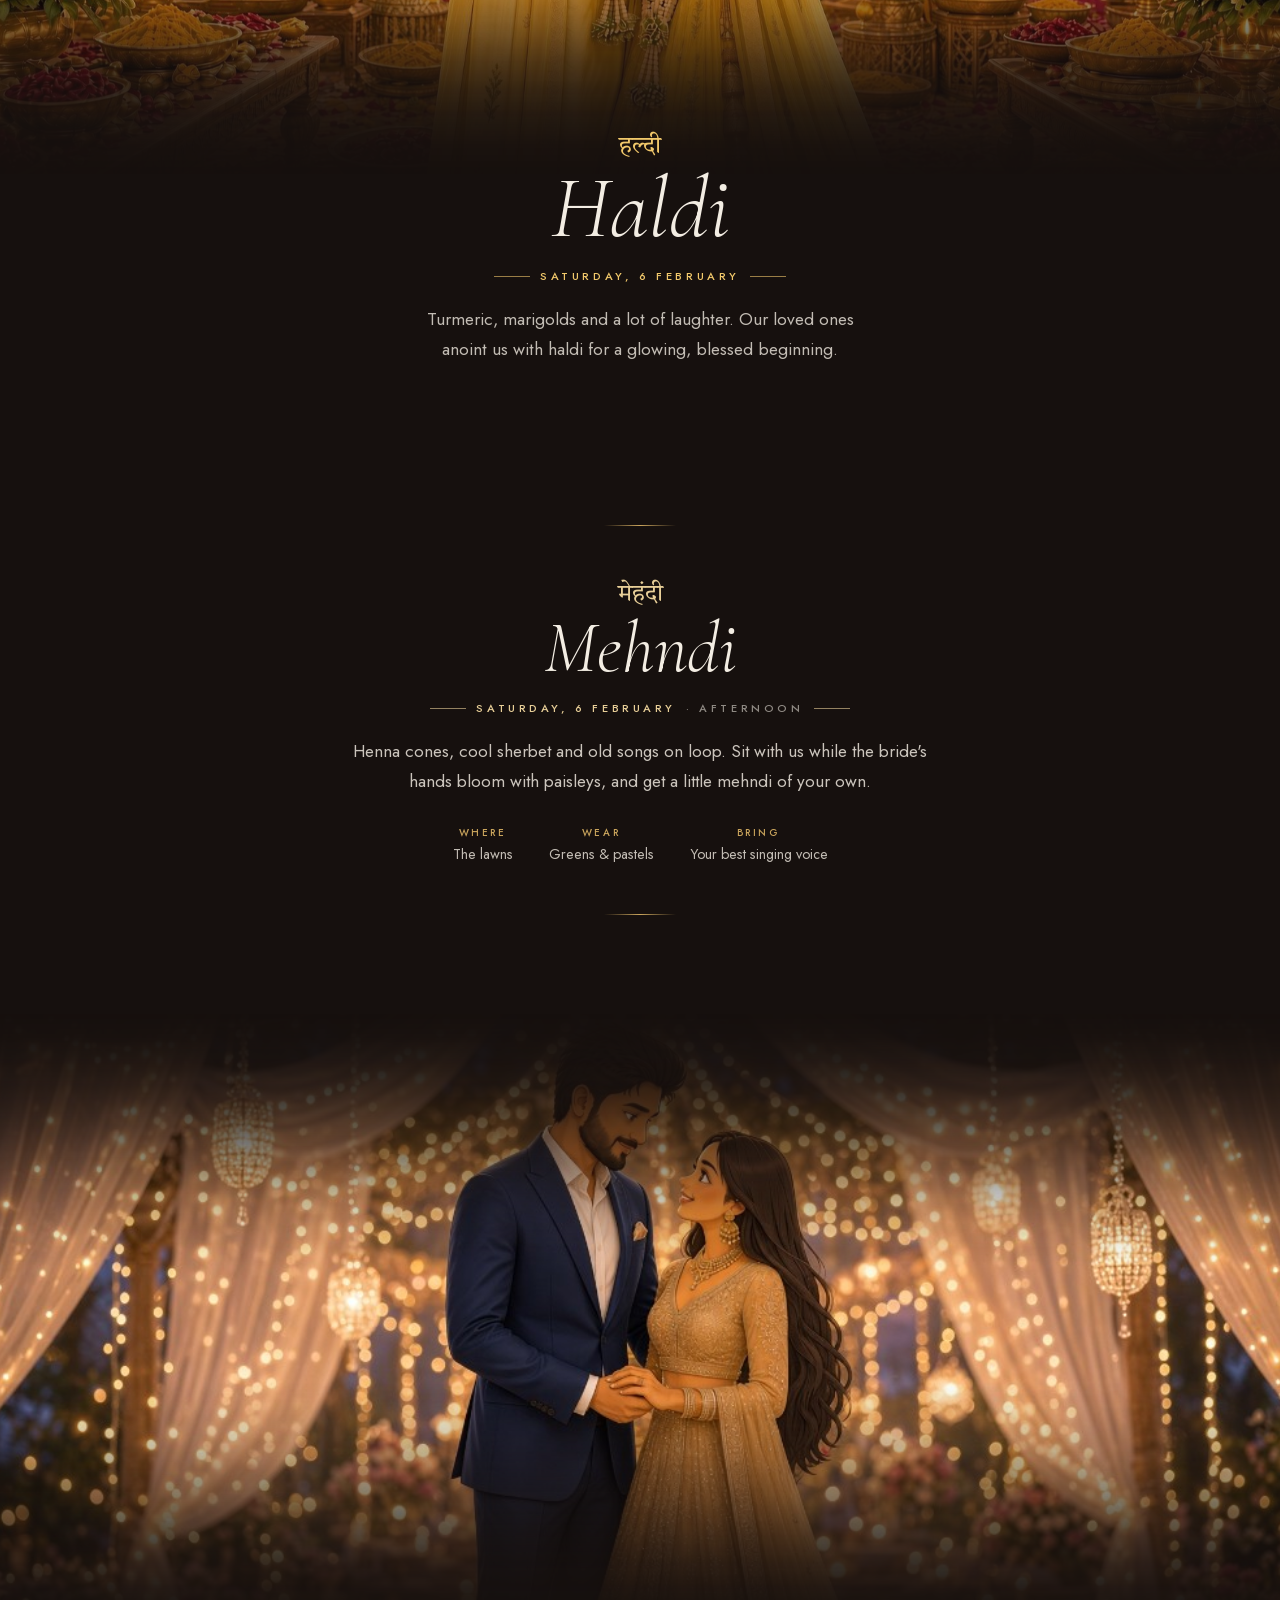
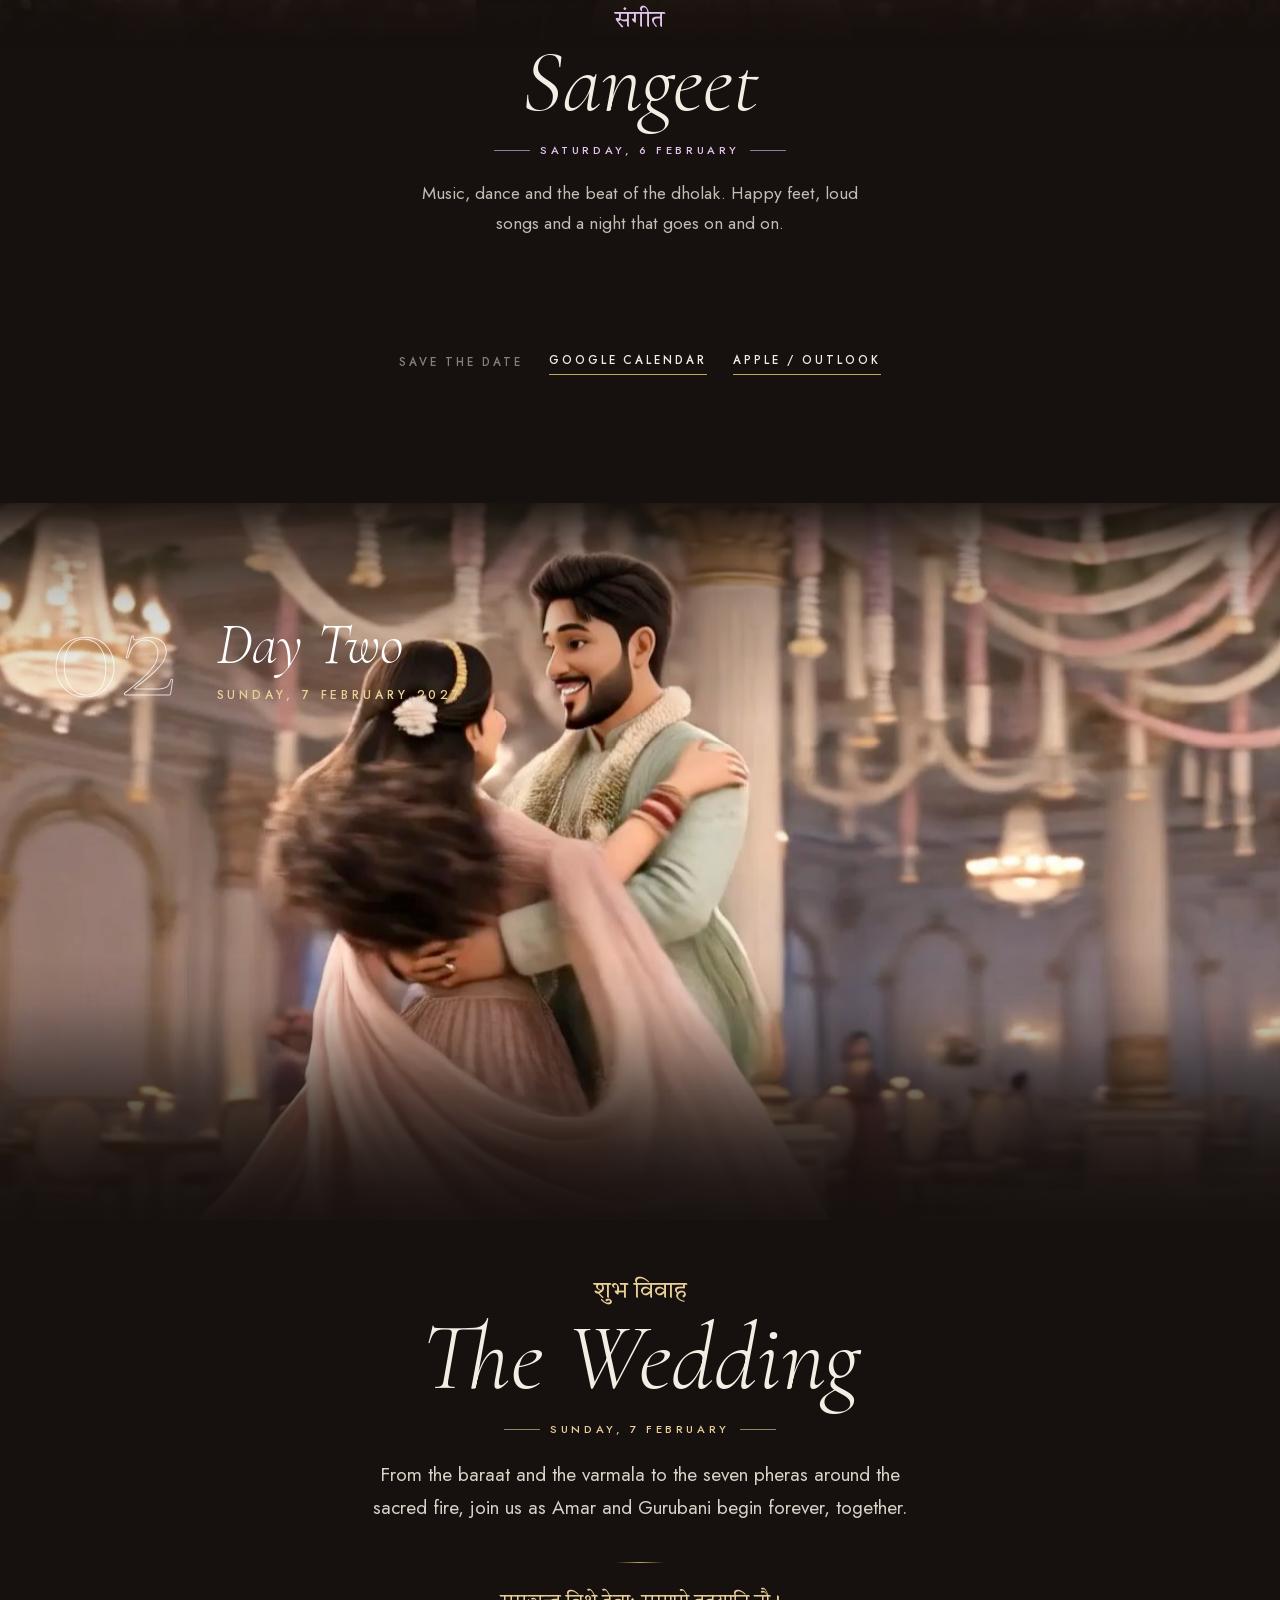
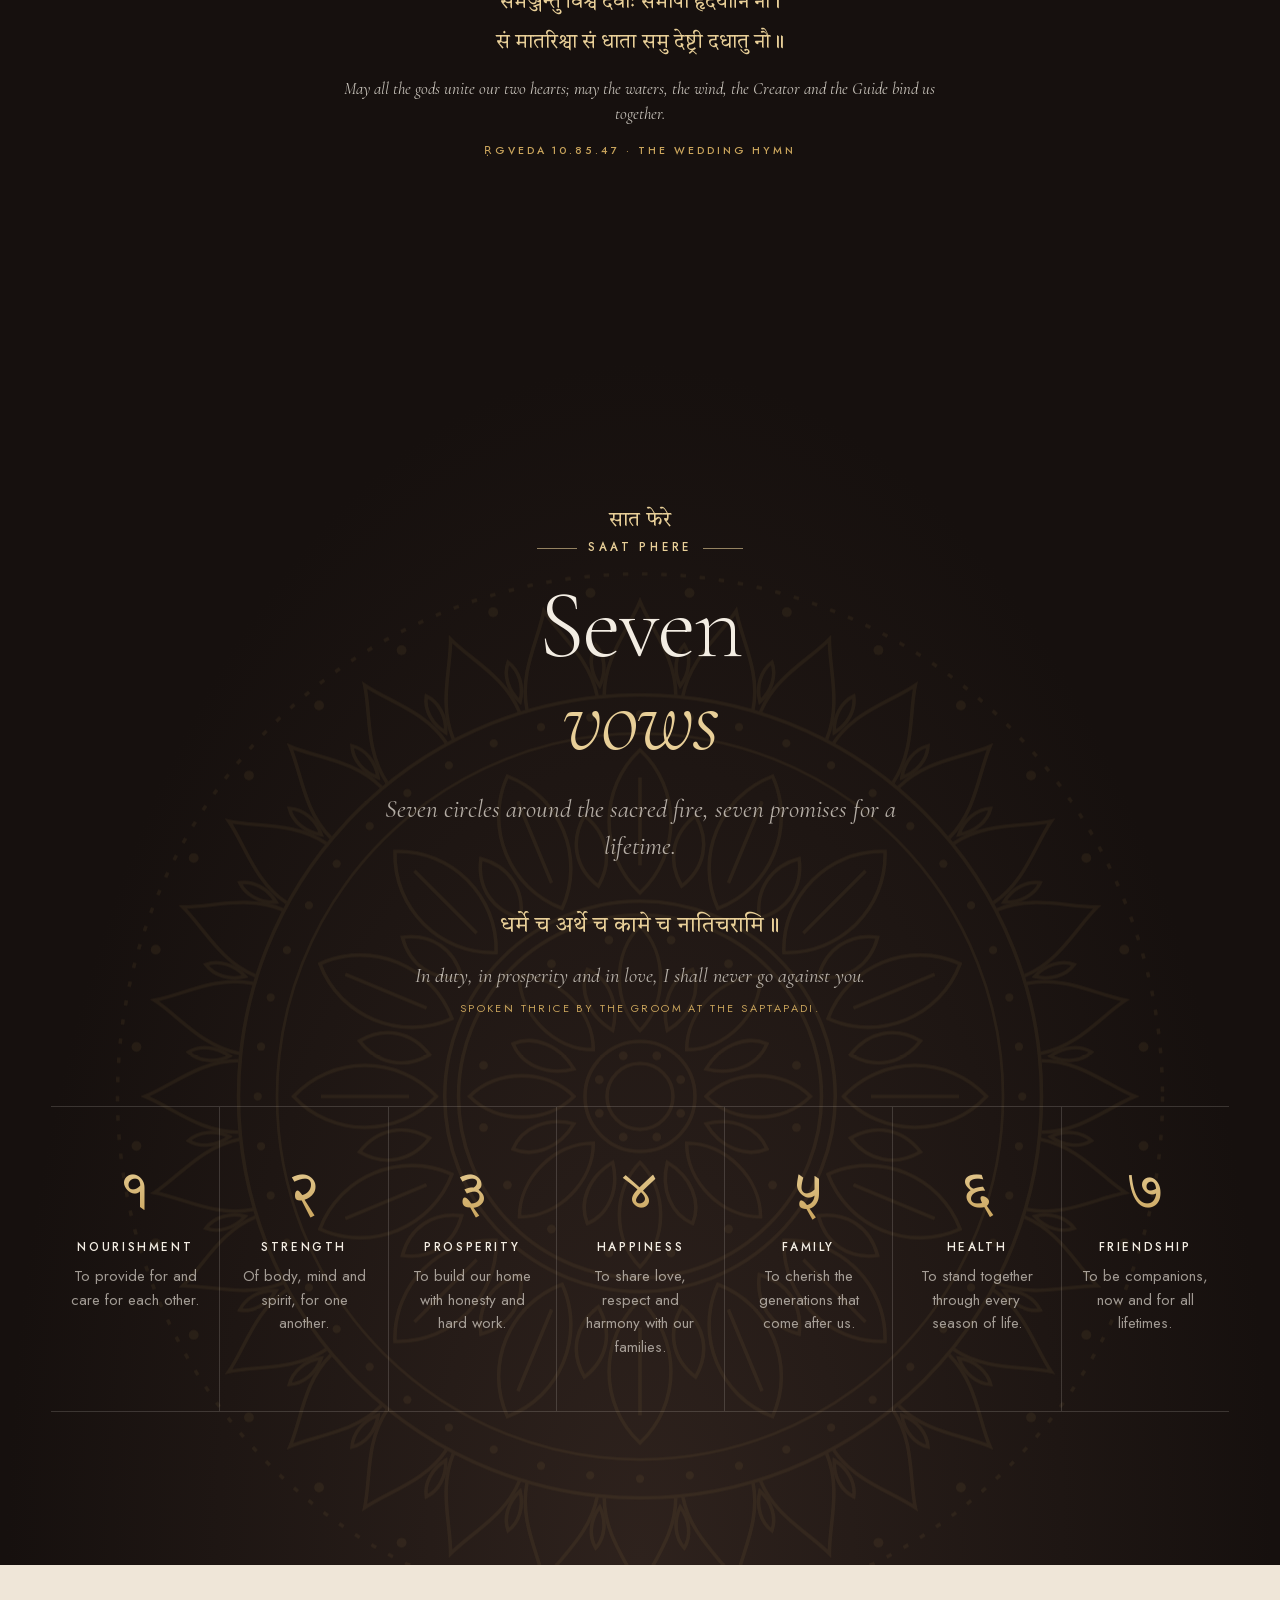
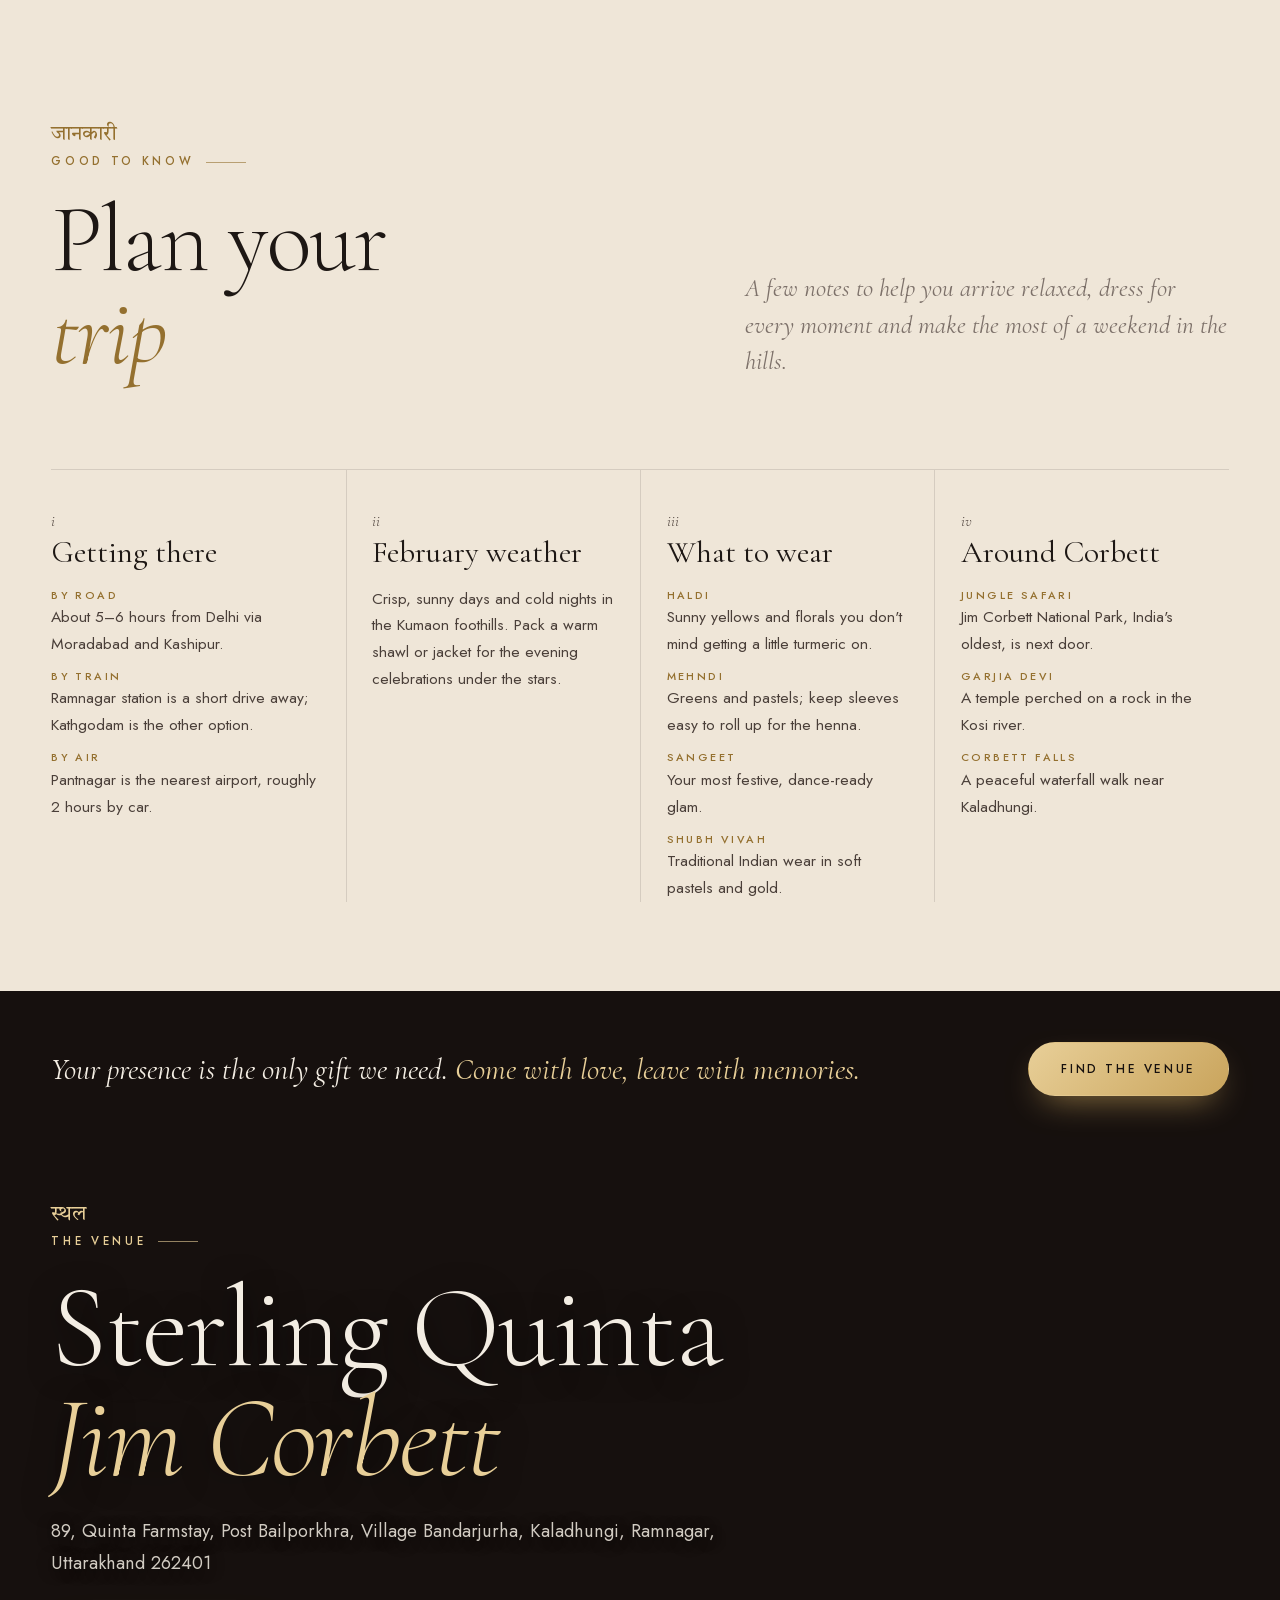
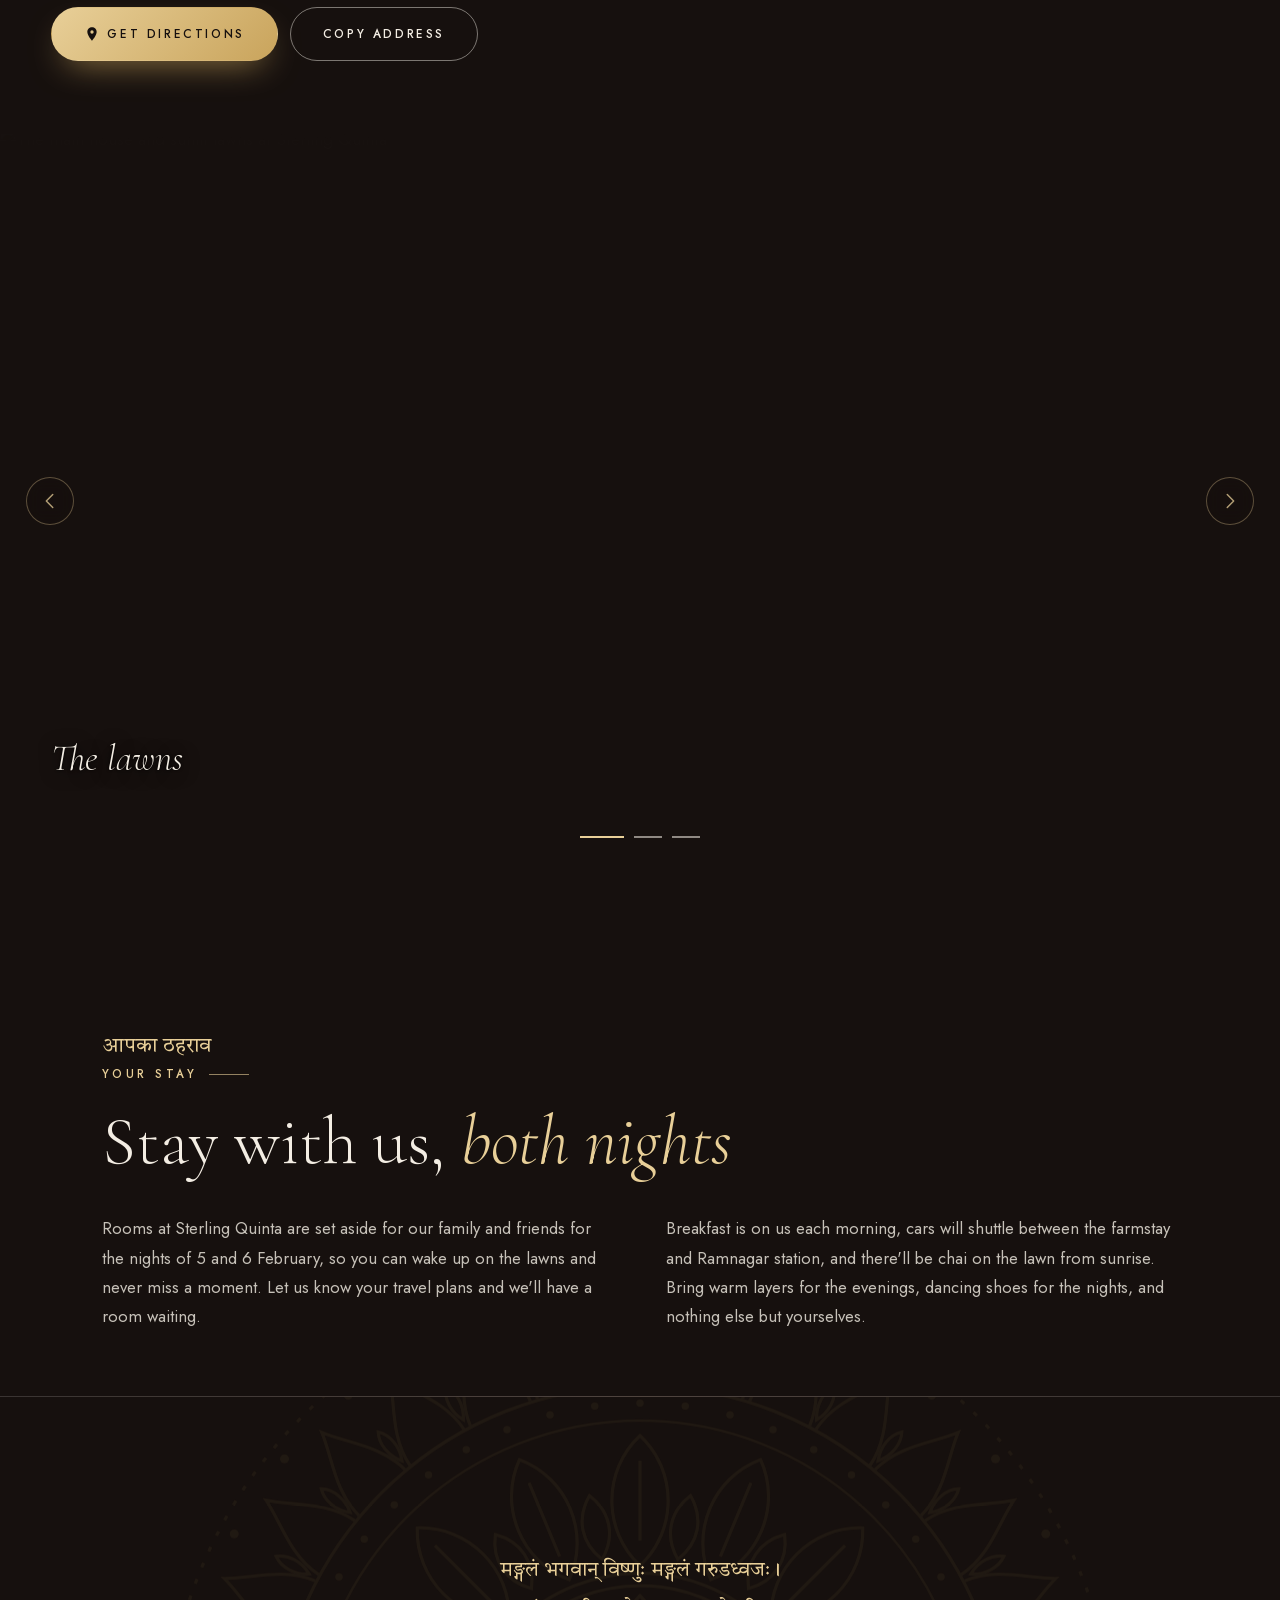
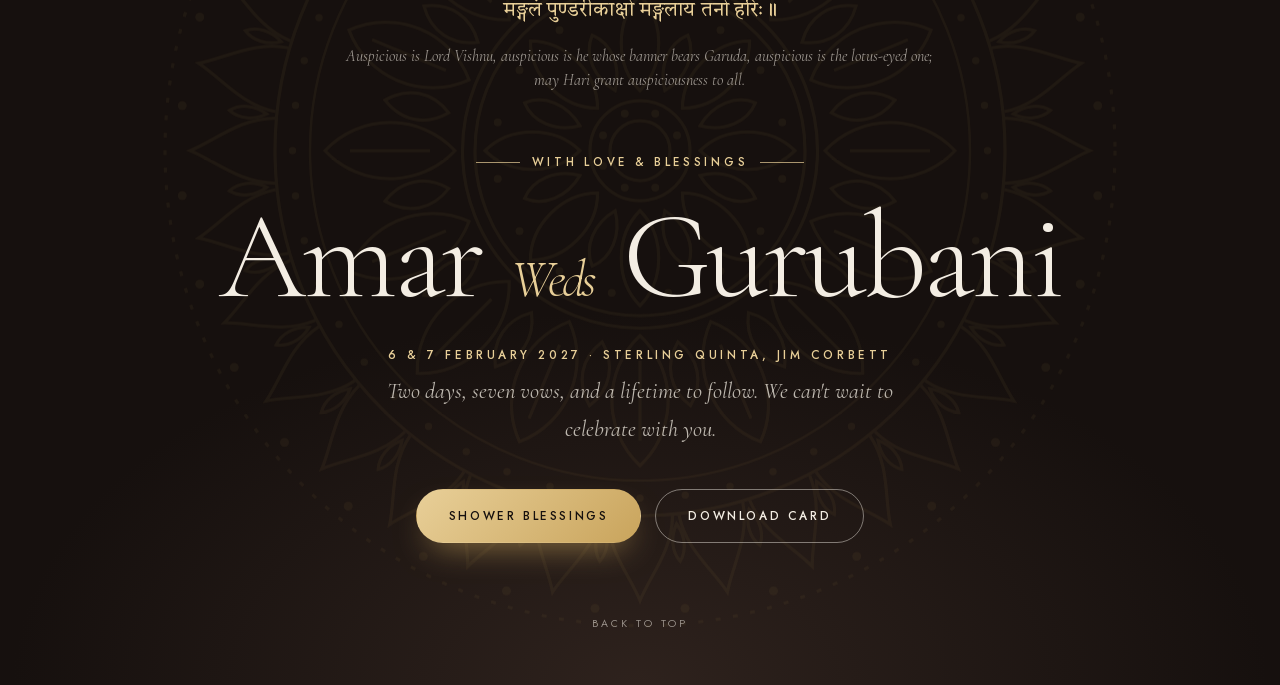
==== commit 2704f7d0: "New groom portrait, cropped from head to hands. Co-Authored-By: Claude Fable 5.1 <noreply@anthropic." ====
--- a/index.html
+++ b/index.html
@@ -7,9 +7,9 @@
   <meta name="description" content="Amar Kumar and Gurubani Gulati invite you to their wedding: Haldi &amp; Sangeet on 6 February and Shubh Vivah on 7 February 2027 at Sterling Quinta, Jim Corbett.">
   <meta name="theme-color" content="#16100e">
   <link rel="canonical" href="https://amarkumar.guru/">
-  <link rel="icon" href="assets/img/favicon.svg?v=202610041956" type="image/svg+xml">
-  <link rel="icon" href="assets/img/favicon-32.png?v=202610041956" sizes="32x32" type="image/png">
-  <link rel="apple-touch-icon" href="assets/img/apple-touch-icon.png?v=202610041956">
+  <link rel="icon" href="assets/img/favicon.svg?v=202610042018" type="image/svg+xml">
+  <link rel="icon" href="assets/img/favicon-32.png?v=202610042018" sizes="32x32" type="image/png">
+  <link rel="apple-touch-icon" href="assets/img/apple-touch-icon.png?v=202610042018">
 
   <meta property="og:type" content="website">
   <meta property="og:url" content="https://amarkumar.guru/">
@@ -20,10 +20,10 @@
   <meta property="og:image:height" content="630">
   <meta name="twitter:card" content="summary_large_image">
 
-  <link rel="preload" href="assets/fonts/cormorant-garamond-latin.woff2?v=202610041956" as="font" type="font/woff2" crossorigin>
-  <link rel="preload" href="assets/fonts/cormorant-garamond-italic-latin.woff2?v=202610041956" as="font" type="font/woff2" crossorigin>
-  <link rel="preload" href="assets/fonts/jost-latin.woff2?v=202610041956" as="font" type="font/woff2" crossorigin>
-  <link rel="stylesheet" href="assets/css/style.css?v=202610041956">
+  <link rel="preload" href="assets/fonts/cormorant-garamond-latin.woff2?v=202610042018" as="font" type="font/woff2" crossorigin>
+  <link rel="preload" href="assets/fonts/cormorant-garamond-italic-latin.woff2?v=202610042018" as="font" type="font/woff2" crossorigin>
+  <link rel="preload" href="assets/fonts/jost-latin.woff2?v=202610042018" as="font" type="font/woff2" crossorigin>
+  <link rel="stylesheet" href="assets/css/style.css?v=202610042018">
   <script>
     document.documentElement.classList.add('js');
     // play the opening screen once per visit
@@ -32,7 +32,7 @@
       sessionStorage.setItem('ag-intro', '1');
     } catch (e) {}
   </script>
-  <script src="assets/js/main.js?v=202610041956" defer></script>
+  <script src="assets/js/main.js?v=202610042018" defer></script>
 </head>
 <body>
 
@@ -185,8 +185,8 @@
 
   <section class="entrance" aria-labelledby="entrance-title" data-host>
     <div class="entrance__media" data-speed="0.05" aria-hidden="true">
-      <video class="cine" autoplay muted loop playsinline preload="auto" poster="assets/img/bride-entrance-poster.jpg?v=202610041956">
-        <source src="assets/video/bride-entrance.mp4?v=202610041956" type="video/mp4">
+      <video class="cine" autoplay muted loop playsinline preload="auto" poster="assets/img/bride-entrance-poster.jpg?v=202610042018">
+        <source src="assets/video/bride-entrance.mp4?v=202610042018" type="video/mp4">
       </video>
     </div>
     <div class="wrap entrance__copy reveal">
@@ -214,7 +214,7 @@
     <div class="wrap">
       <div class="pair pair--diag">
       <figure class="pair__side pair__side--groom reveal">
-        <img src="assets/img/groom.jpg?v=202610041956" alt="Amar Kumar, the groom, in a sage sherwani and jasmine garland" loading="lazy" decoding="async">
+        <img src="assets/img/groom.jpg?v=202610042018" alt="Amar Kumar, the groom, in a sage sherwani and jasmine garland" loading="lazy" decoding="async">
         <figcaption class="pair__caption">
           <span class="pair__role pair__role--stack"><span lang="hi">वर</span><span>The Groom</span></span>
           <span class="pair__name">Amar <em>Kumar</em></span>
@@ -228,7 +228,7 @@
       </div>
 
       <figure class="pair__side pair__side--bride reveal">
-        <img src="assets/img/bride.jpg?v=202610041956" alt="Gurubani Gulati, the bride, in a blush pink lehenga" loading="lazy" decoding="async">
+        <img src="assets/img/bride.jpg?v=202610042018" alt="Gurubani Gulati, the bride, in a blush pink lehenga" loading="lazy" decoding="async">
         <figcaption class="pair__caption">
           <span class="pair__role pair__role--stack"><span lang="hi">वधू</span><span>The Bride</span></span>
           <span class="pair__name">Gurubani <em>Gulati</em></span>
@@ -276,7 +276,7 @@
       <div class="wrap events">
         <div class="event event--haldi reveal">
           <div class="event__media">
-            <img src="assets/img/haldi.jpg?v=202610041956" alt="Haldi ceremony — turmeric, marigolds and laughter" loading="lazy" decoding="async">
+            <img src="assets/img/haldi.jpg?v=202610042018" alt="Haldi ceremony — turmeric, marigolds and laughter" loading="lazy" decoding="async">
           </div>
           <p class="event__hindi" lang="hi">हल्दी</p>
           <h4 class="event__name">Haldi</h4>
@@ -296,7 +296,7 @@
         </div>
         <div class="event event--sangeet event--flip reveal">
           <div class="event__media">
-            <img src="assets/img/sangeet.jpg?v=202610041956" alt="Sangeet night — music, dance and celebration" loading="lazy" decoding="async">
+            <img src="assets/img/sangeet.jpg?v=202610042018" alt="Sangeet night — music, dance and celebration" loading="lazy" decoding="async">
           </div>
           <p class="event__hindi" lang="hi">संगीत</p>
           <h4 class="event__name">Sangeet</h4>
@@ -307,15 +307,15 @@
       <p class="save reveal">
         <span>Save the date</span>
         <a class="save__link" href="https://calendar.google.com/calendar/render?action=TEMPLATE&amp;text=Haldi%20%26%20Sangeet%20-%20Amar%20Weds%20Gurubani&amp;dates=20270206/20270207&amp;details=Haldi%20and%20Sangeet%20celebrations%20for%20the%20wedding%20of%20Amar%20Kumar%20and%20Gurubani%20Gulati.%20https%3A//amarkumar.guru/&amp;location=Sterling%20Quinta%20Jim%20Corbett%2C%2089%20Quinta%20Farmstay%2C%20Post%20Bailporkhra%2C%20Village%20Bandarjurha%2C%20Kaladhungi%2C%20Ramnagar%2C%20Uttarakhand%20262401" target="_blank" rel="noopener">Google Calendar</a>
-        <a class="save__link" href="assets/cal/haldi-sangeet.ics?v=202610041956" download>Apple / Outlook</a>
+        <a class="save__link" href="assets/cal/haldi-sangeet.ics?v=202610042018" download>Apple / Outlook</a>
       </p>
     </article>
 
     <article class="day day--two">
       <div class="finale" data-host>
         <div class="finale__media" data-speed="0.05" aria-hidden="true">
-          <video class="cine" autoplay muted loop playsinline preload="auto" poster="assets/img/couple-poster.jpg?v=202610041956">
-            <source src="assets/video/couple.mp4?v=202610041956" type="video/mp4">
+          <video class="cine" autoplay muted loop playsinline preload="auto" poster="assets/img/couple-poster.jpg?v=202610042018">
+            <source src="assets/video/couple.mp4?v=202610042018" type="video/mp4">
           </video>
         </div>
         <div class="wrap finale__top reveal">
@@ -340,7 +340,7 @@
       <p class="save reveal">
         <span>Save the date</span>
         <a class="save__link" href="https://calendar.google.com/calendar/render?action=TEMPLATE&amp;text=Shubh%20Vivah%20-%20Amar%20Weds%20Gurubani&amp;dates=20270207/20270208&amp;details=The%20wedding%20of%20Amar%20Kumar%20and%20Gurubani%20Gulati.%20https%3A//amarkumar.guru/&amp;location=Sterling%20Quinta%20Jim%20Corbett%2C%2089%20Quinta%20Farmstay%2C%20Post%20Bailporkhra%2C%20Village%20Bandarjurha%2C%20Kaladhungi%2C%20Ramnagar%2C%20Uttarakhand%20262401" target="_blank" rel="noopener">Google Calendar</a>
-        <a class="save__link" href="assets/cal/shubh-vivah.ics?v=202610041956" download>Apple / Outlook</a>
+        <a class="save__link" href="assets/cal/shubh-vivah.ics?v=202610042018" download>Apple / Outlook</a>
       </p>
     </article>
   </section>
@@ -435,9 +435,9 @@
 
     <div class="carousel reveal" data-carousel tabindex="0" aria-roledescription="carousel" aria-label="Photos of Sterling Quinta">
       <div class="carousel__track">
-        <figure class="carousel__slide is-active"><img src="assets/img/venue-house.jpg?v=202610041956" alt="The main house and sunlit lawns at Sterling Quinta" loading="lazy" decoding="async"><figcaption>The lawns</figcaption></figure>
-        <figure class="carousel__slide"><img src="assets/img/venue-room.jpg?v=202610041956" alt="A guest room with a wooden ceiling and a garden window" loading="lazy" decoding="async"><figcaption>The rooms</figcaption></figure>
-        <figure class="carousel__slide"><img src="assets/img/venue-dining.jpg?v=202610041956" alt="The dining room with a balcony over the trees" loading="lazy" decoding="async"><figcaption>Dining</figcaption></figure>
+        <figure class="carousel__slide is-active"><img src="assets/img/venue-house.jpg?v=202610042018" alt="The main house and sunlit lawns at Sterling Quinta" loading="lazy" decoding="async"><figcaption>The lawns</figcaption></figure>
+        <figure class="carousel__slide"><img src="assets/img/venue-room.jpg?v=202610042018" alt="A guest room with a wooden ceiling and a garden window" loading="lazy" decoding="async"><figcaption>The rooms</figcaption></figure>
+        <figure class="carousel__slide"><img src="assets/img/venue-dining.jpg?v=202610042018" alt="The dining room with a balcony over the trees" loading="lazy" decoding="async"><figcaption>Dining</figcaption></figure>
       </div>
       <button class="carousel__arrow carousel__arrow--prev" type="button" data-prev aria-label="Previous photo"><svg viewBox="0 0 24 24" aria-hidden="true"><path fill="none" stroke="currentColor" stroke-width="1.6" stroke-linecap="round" stroke-linejoin="round" d="M15 5l-7 7 7 7"/></svg></button>
       <button class="carousel__arrow carousel__arrow--next" type="button" data-next aria-label="Next photo"><svg viewBox="0 0 24 24" aria-hidden="true"><path fill="none" stroke="currentColor" stroke-width="1.6" stroke-linecap="round" stroke-linejoin="round" d="M9 5l7 7-7 7"/></svg></button>
@@ -471,13 +471,13 @@
     <p class="footer__note">Two days, seven vows, and a lifetime to follow. We can't wait to celebrate with you.</p>
     <div class="footer__actions">
       <button class="btn btn--gold" type="button" data-bless>Shower blessings</button>
-      <a class="btn btn--line" href="assets/img/invitation-card.jpg?v=202610041956" download="Amar-Weds-Gurubani-Wedding-Invitation.jpg">Download card</a>
+      <a class="btn btn--line" href="assets/img/invitation-card.jpg?v=202610042018" download="Amar-Weds-Gurubani-Wedding-Invitation.jpg">Download card</a>
     </div>
     <a class="footer__top" href="#top">Back to top</a>
   </div>
 </footer>
 
-<audio class="music" data-music src="assets/audio/theme.m4a?v=202610041956" loop autoplay preload="auto"></audio>
+<audio class="music" data-music src="assets/audio/theme.m4a?v=202610042018" loop autoplay preload="auto"></audio>
 
 <div class="toast" role="status" aria-live="polite"></div>
 
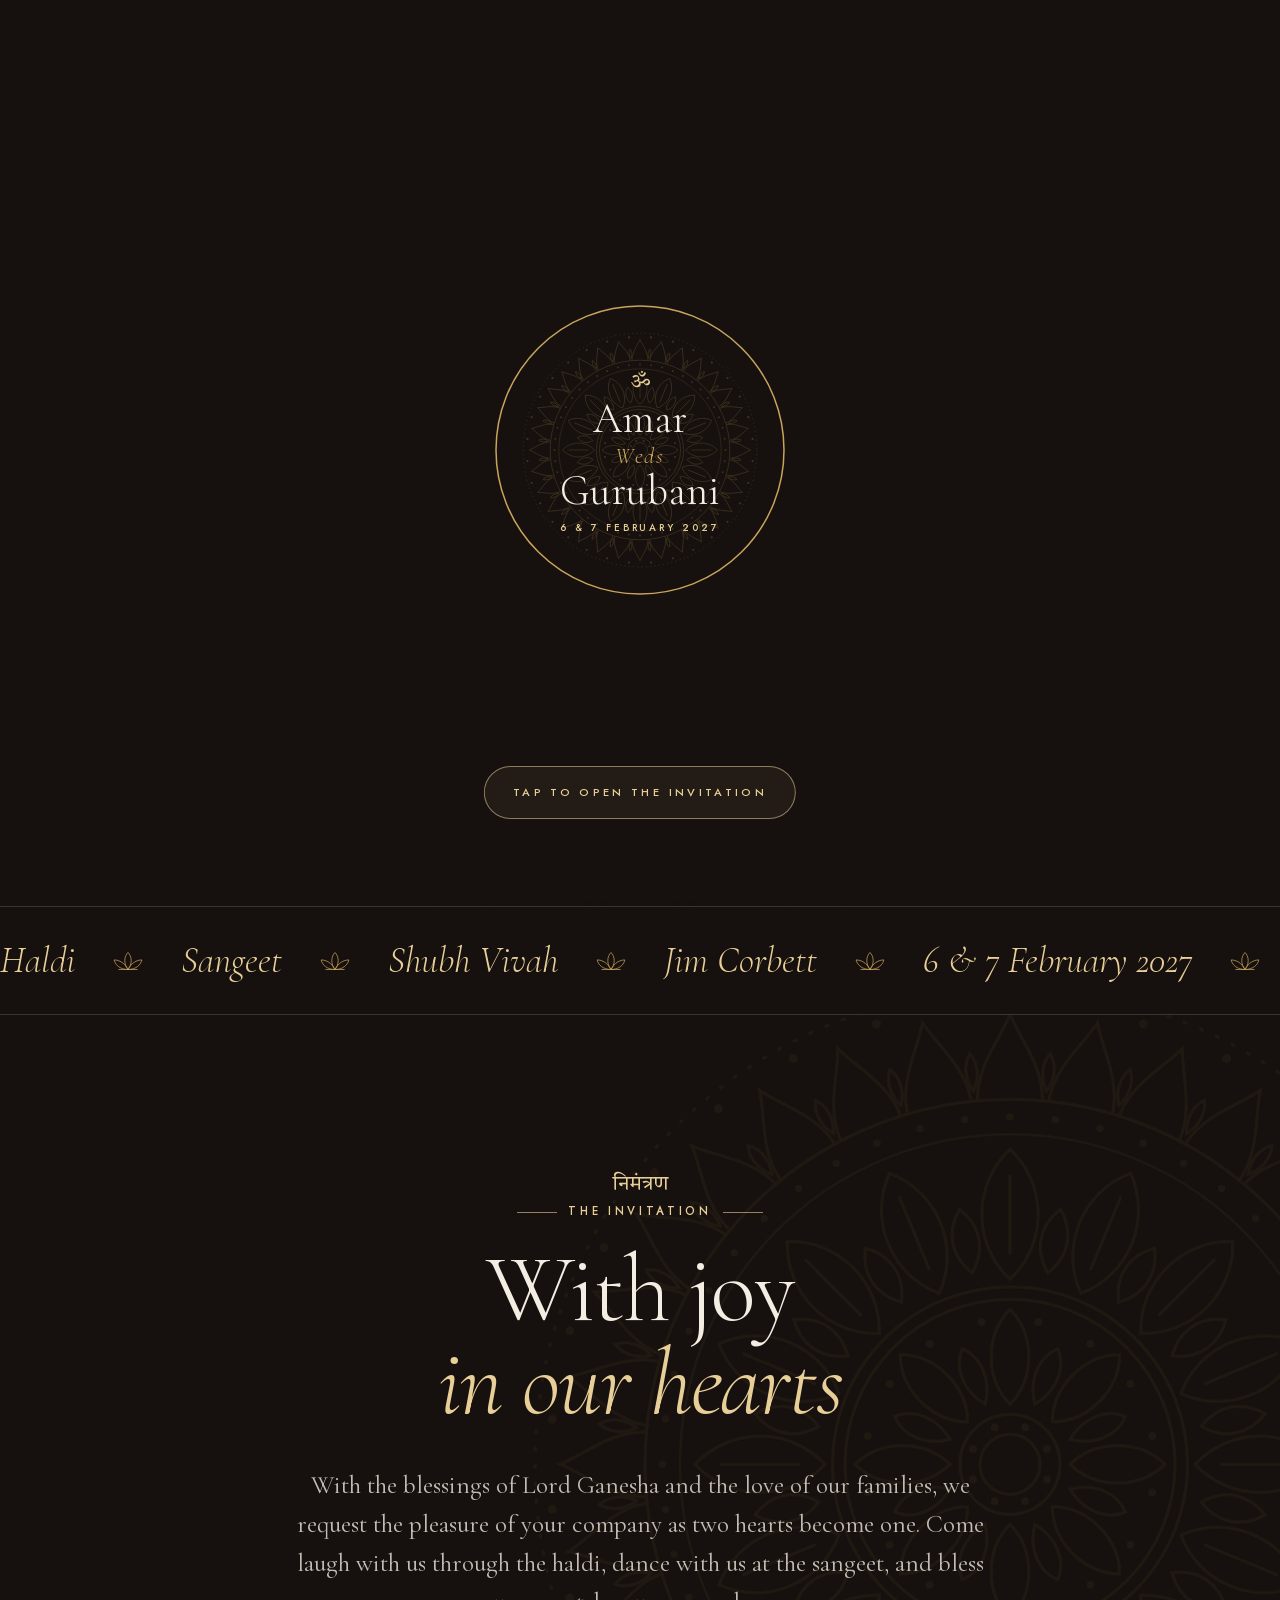
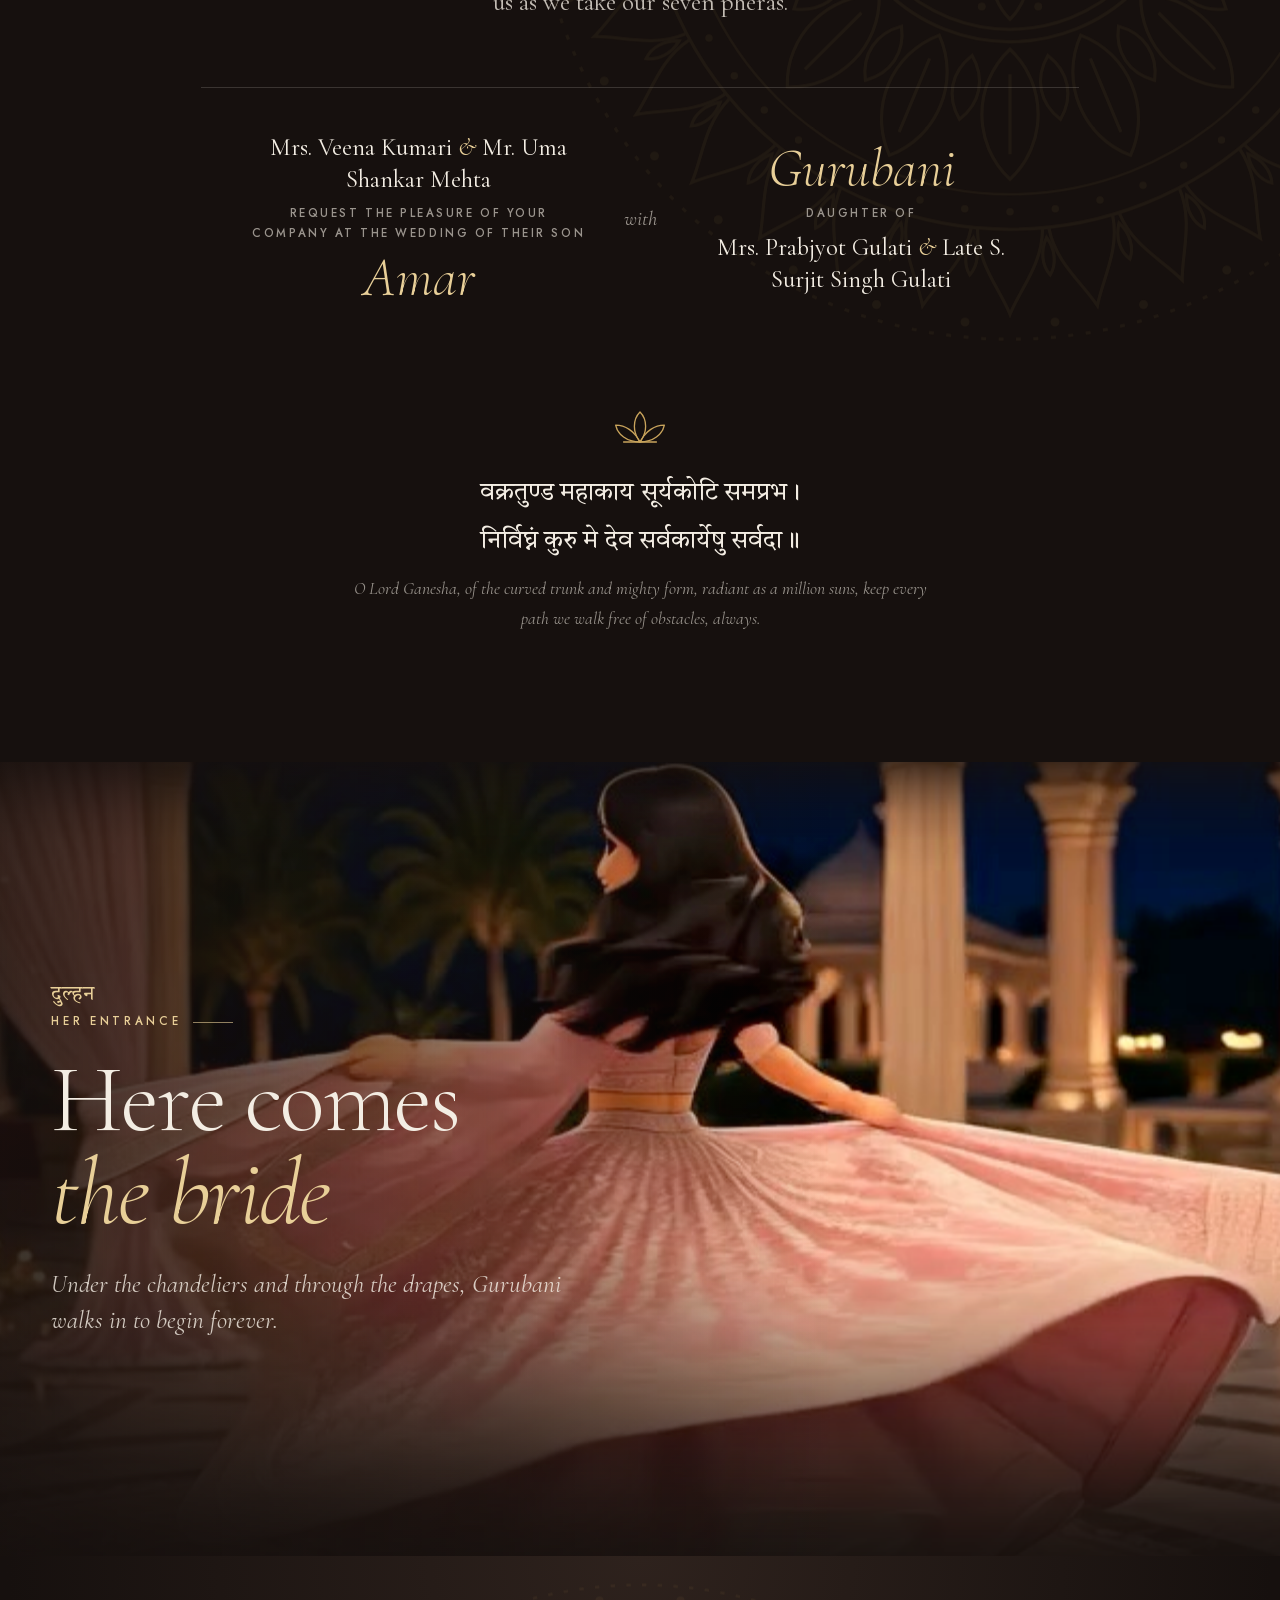
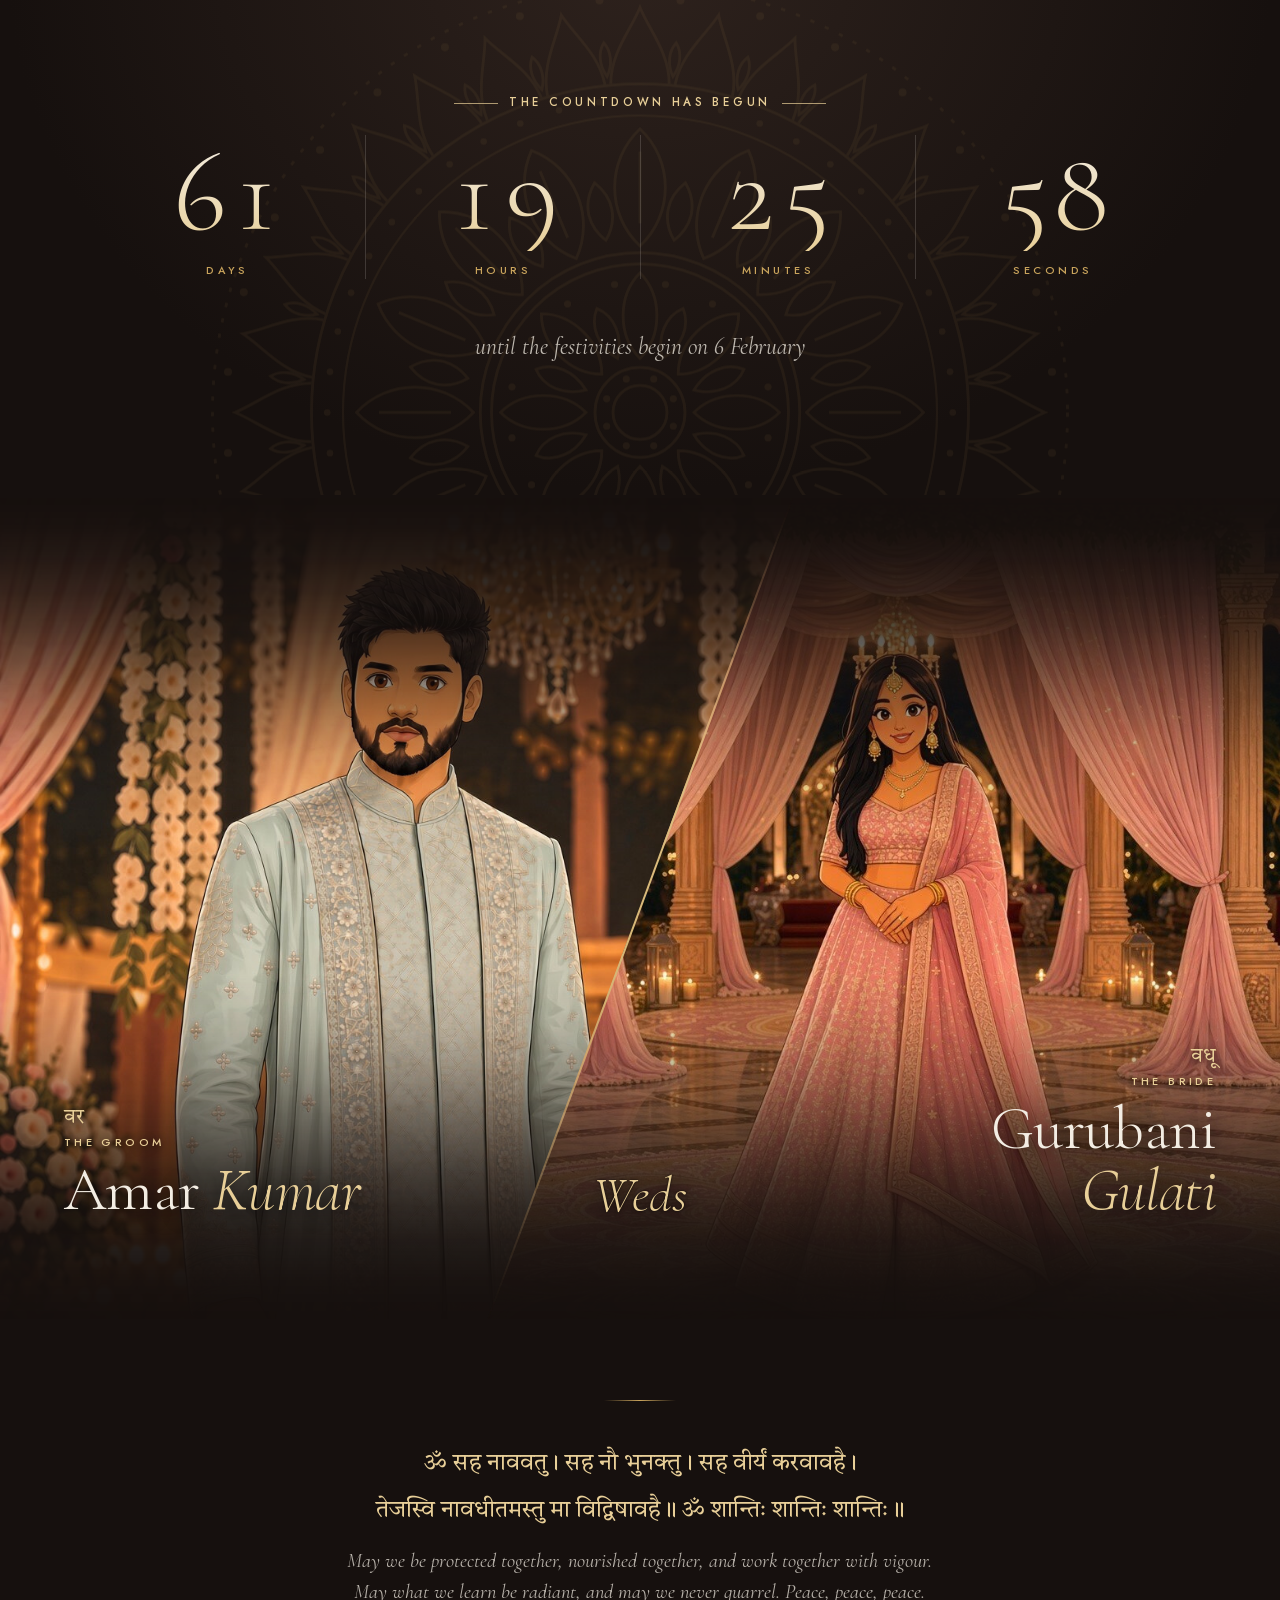
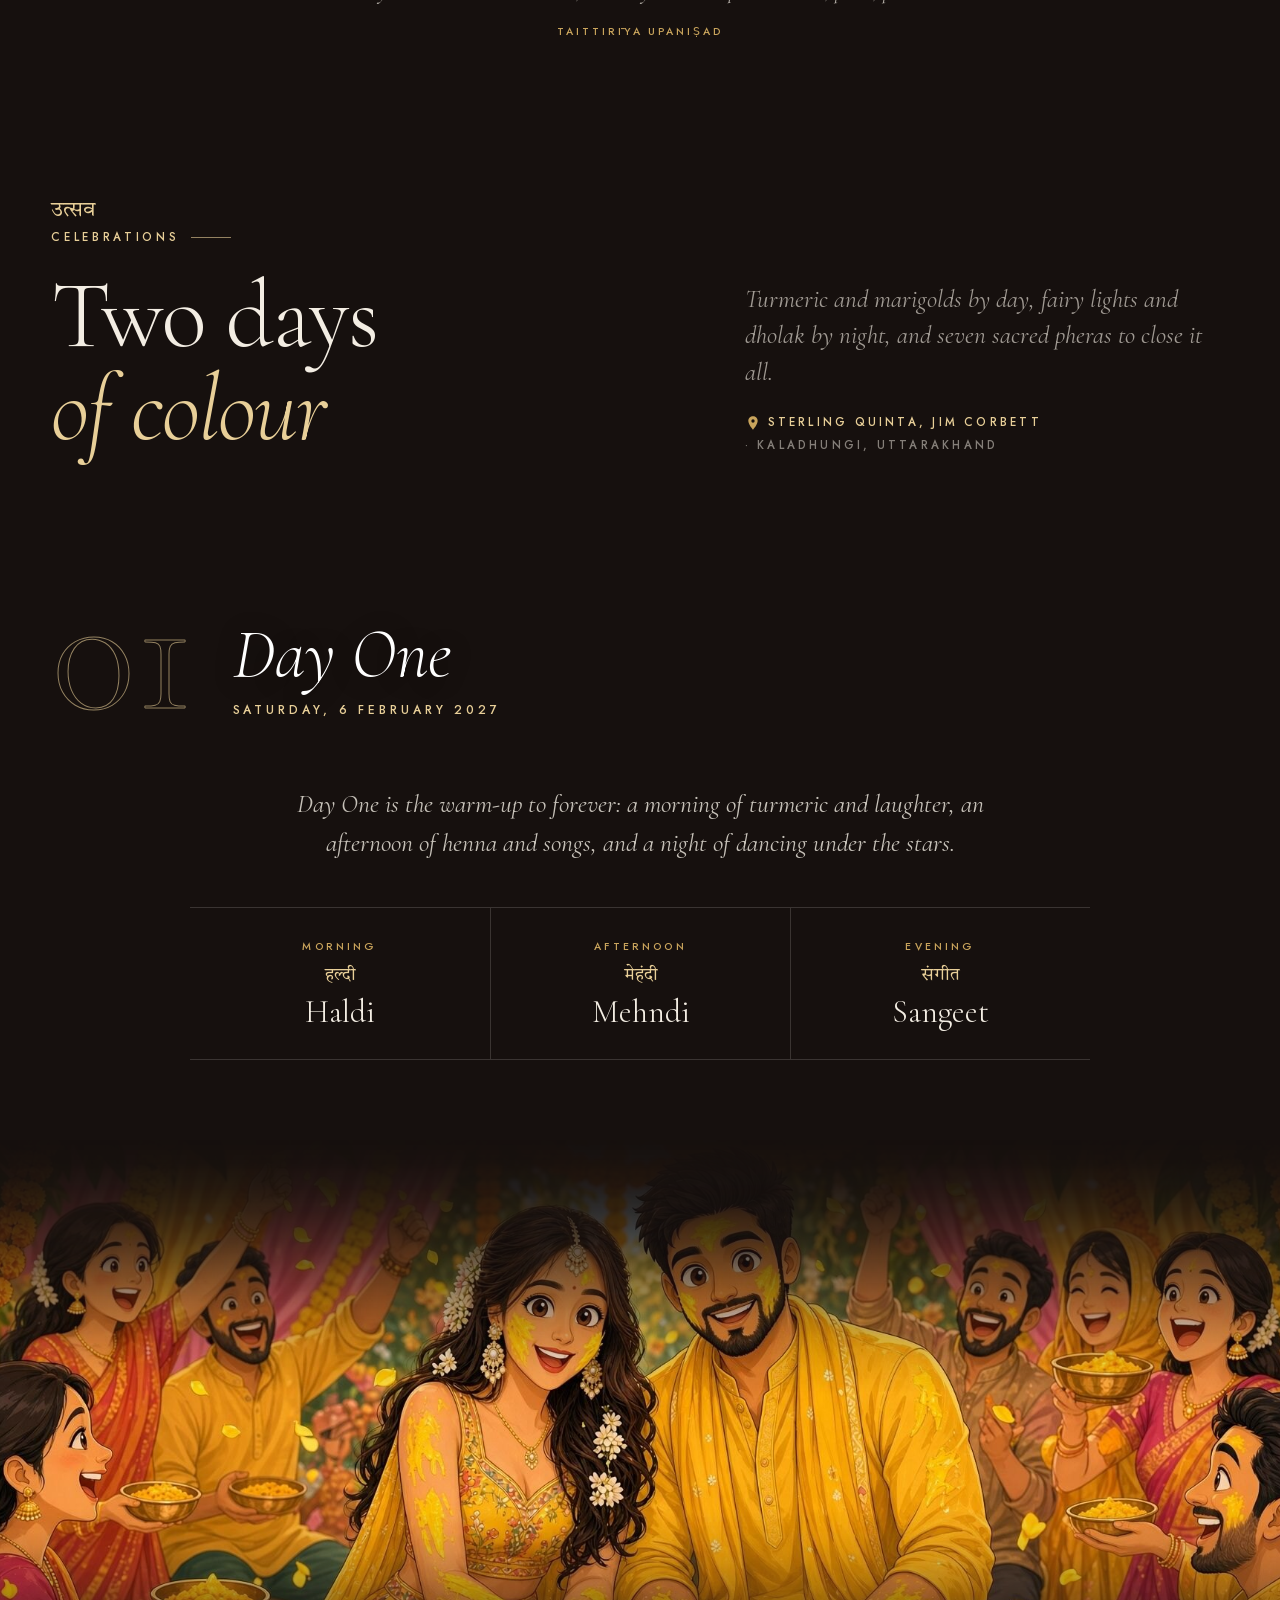
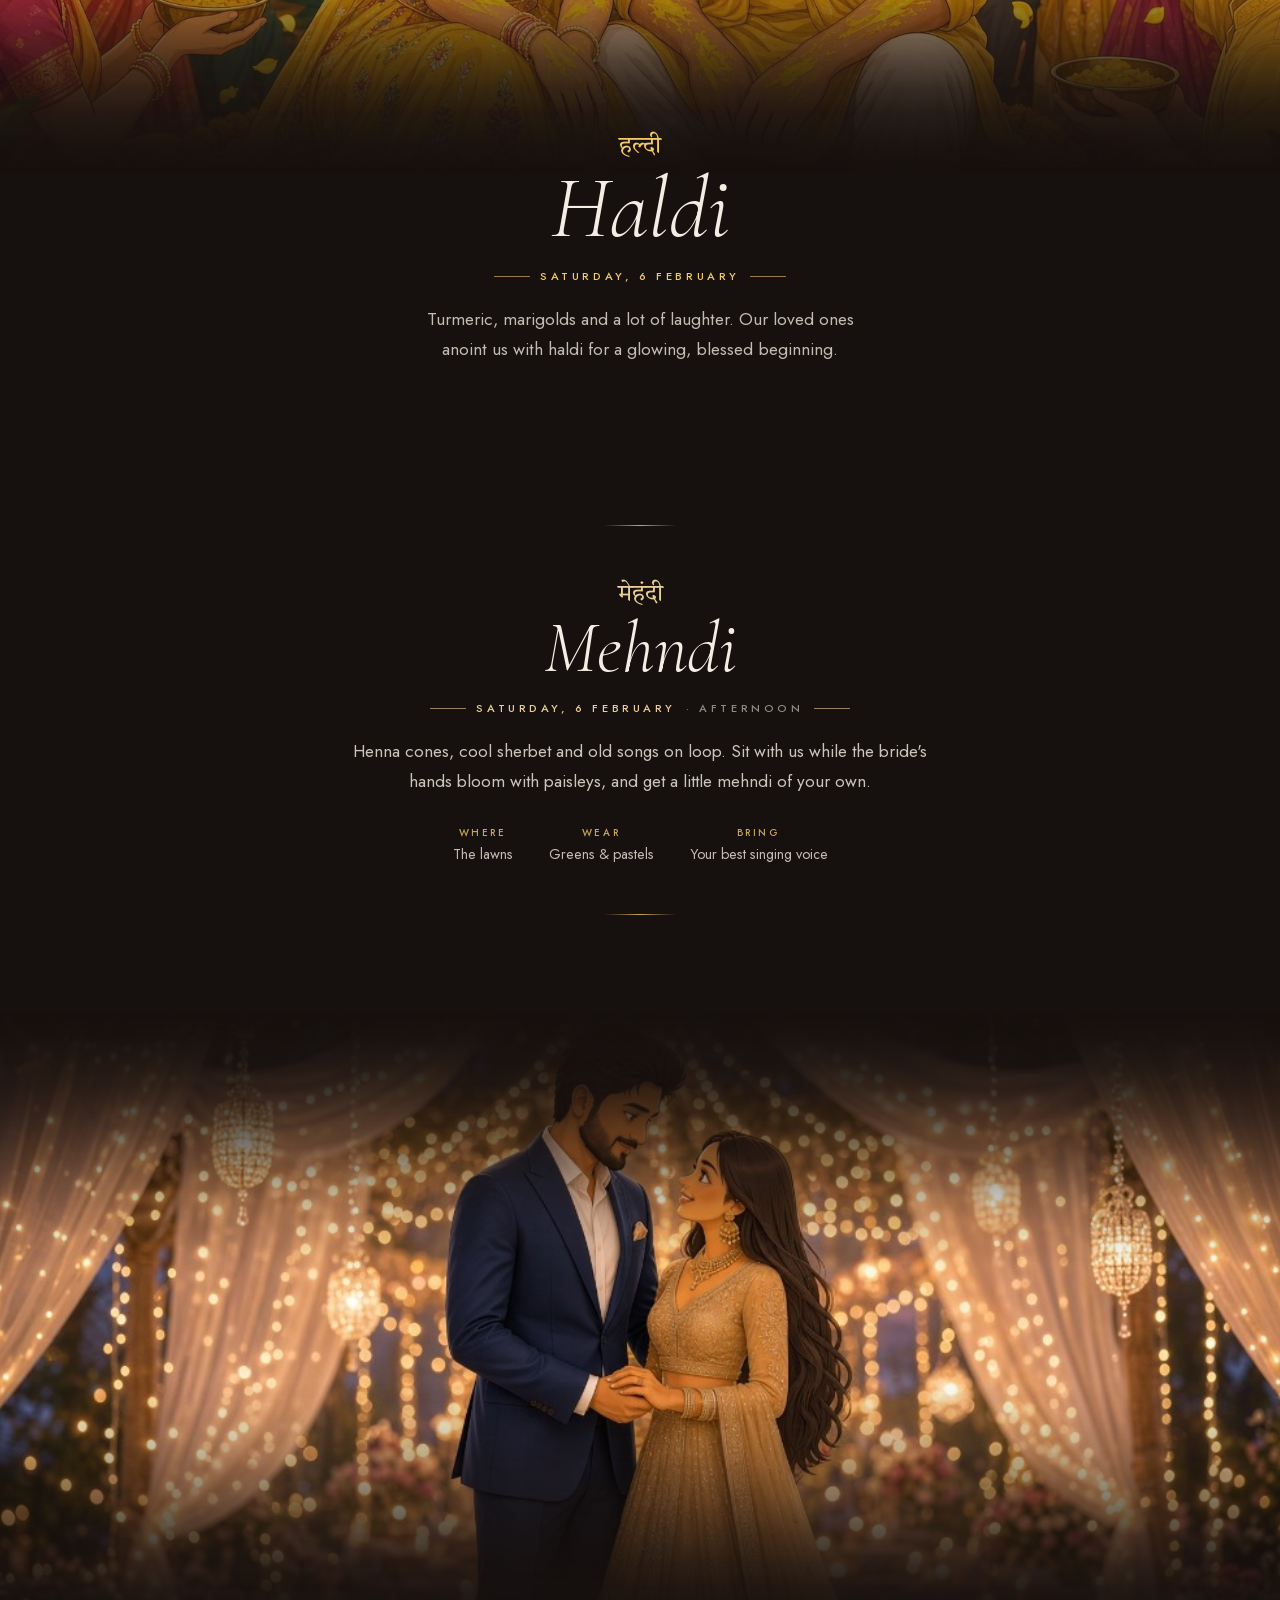
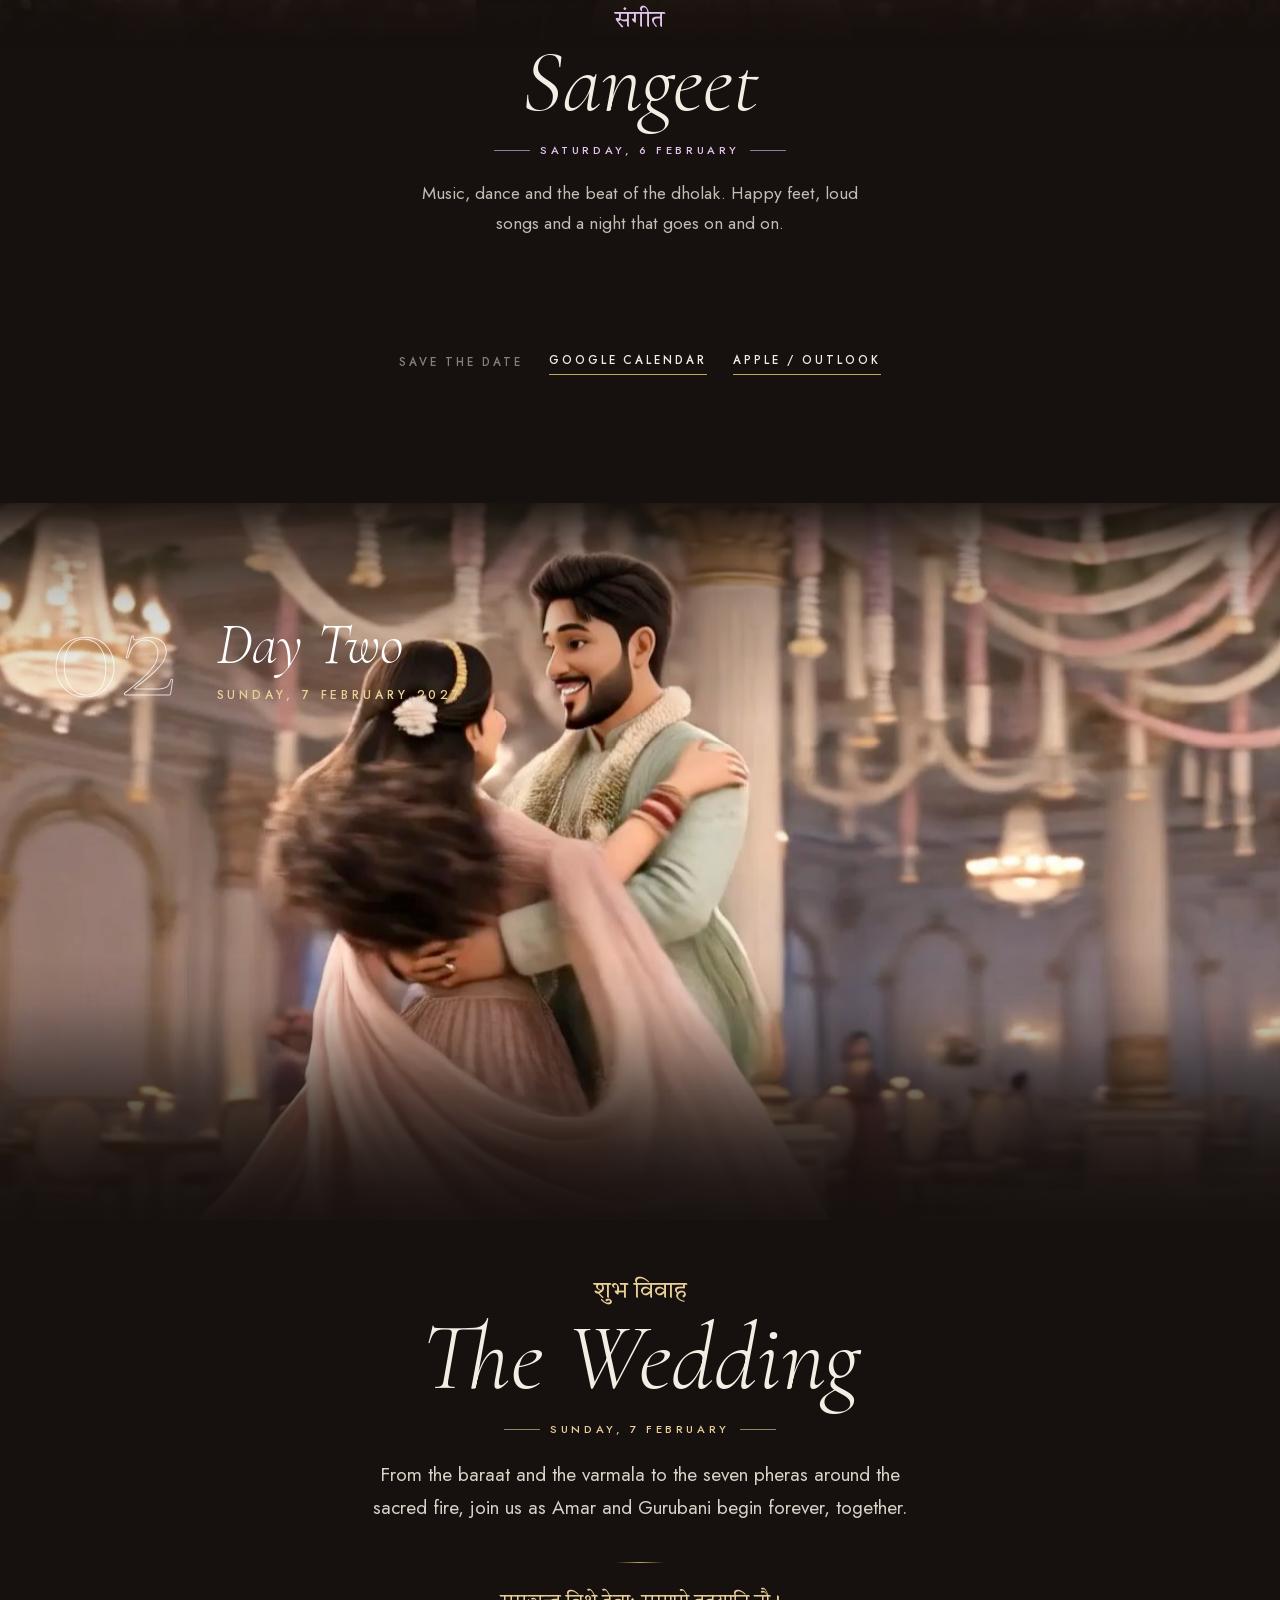
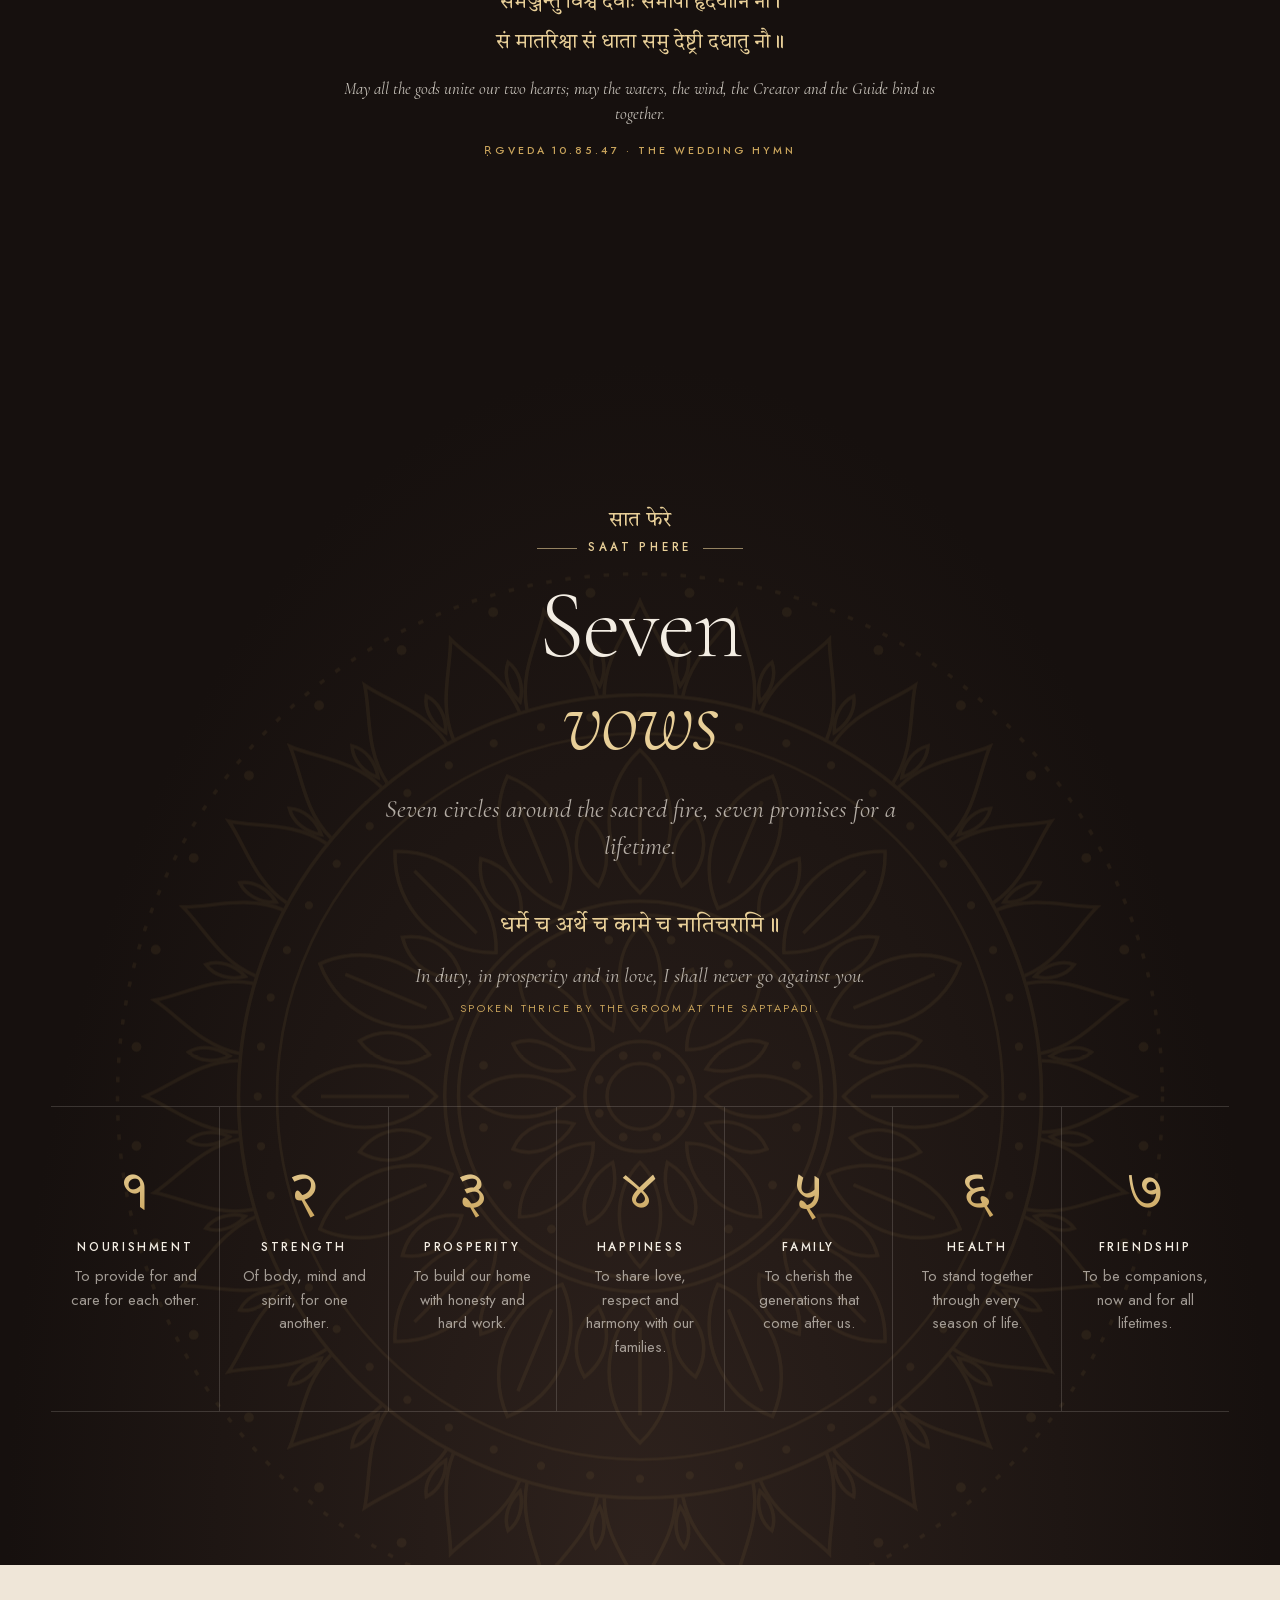
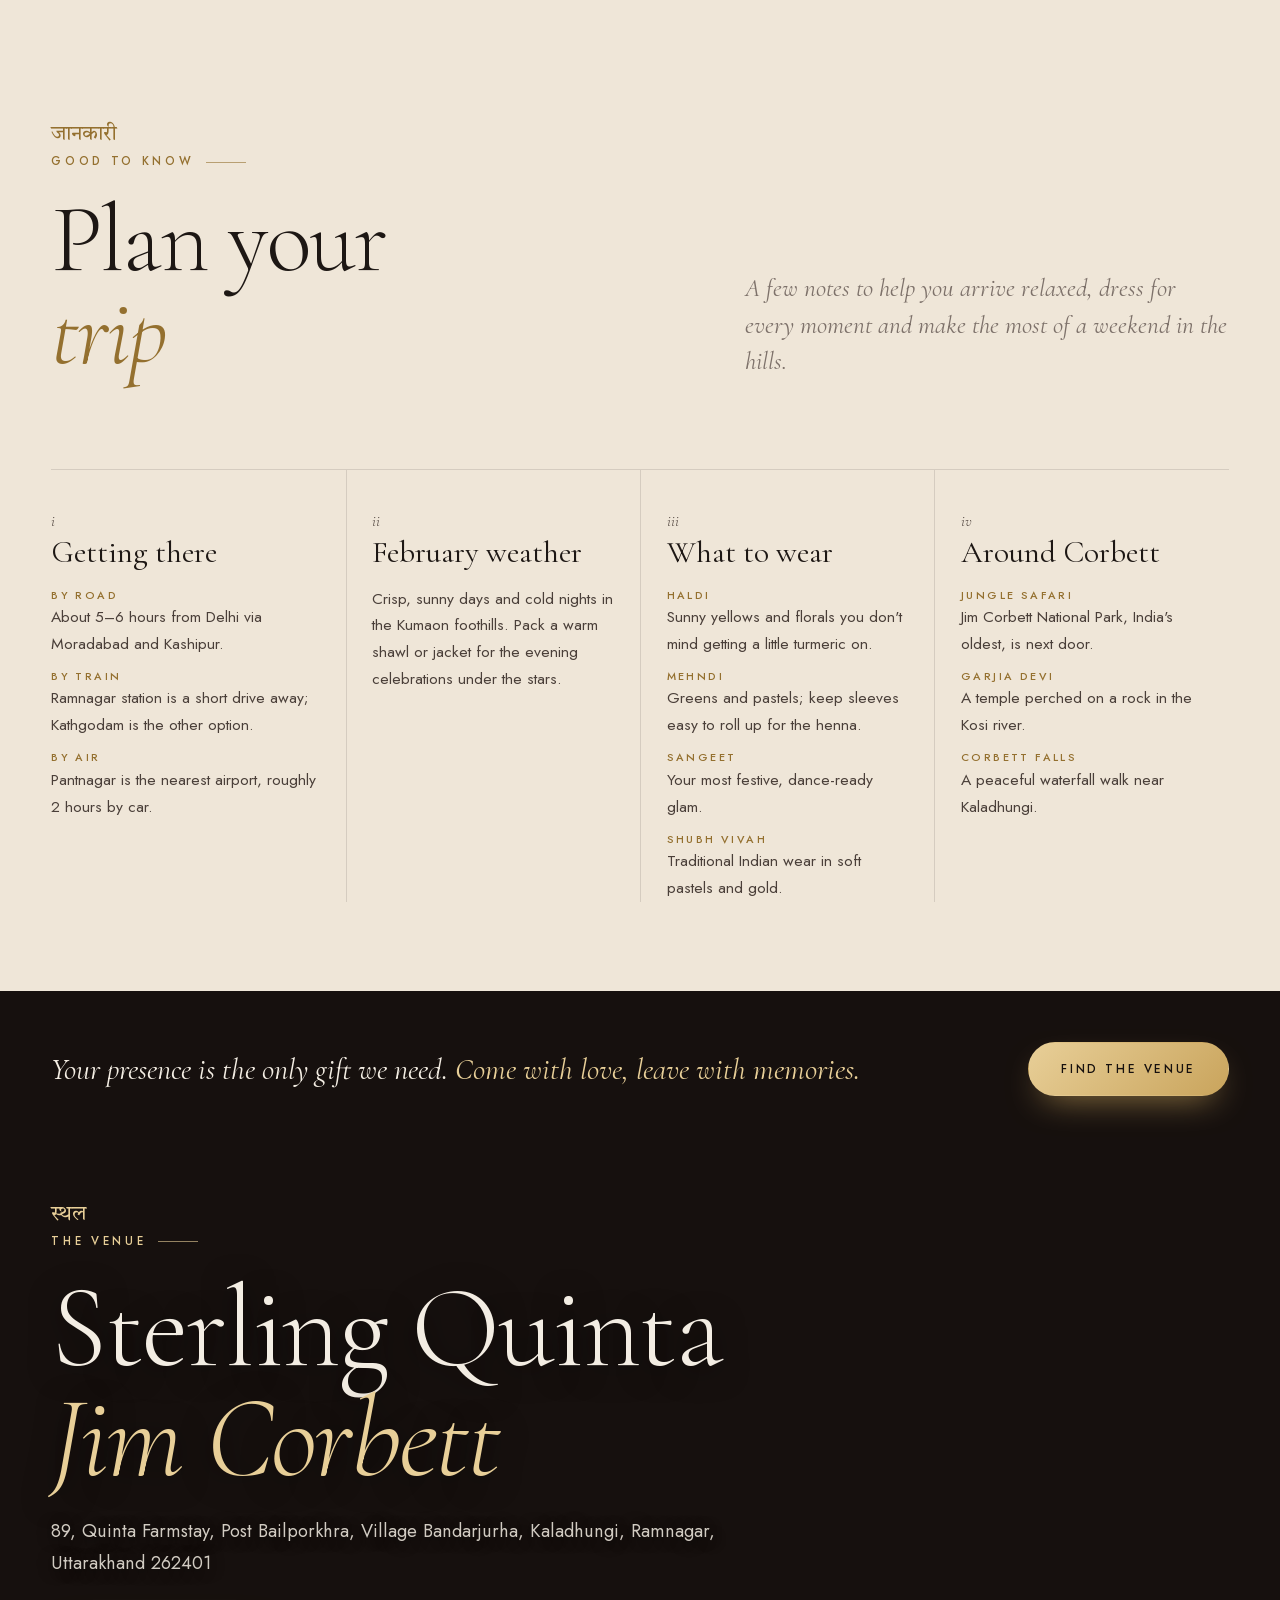
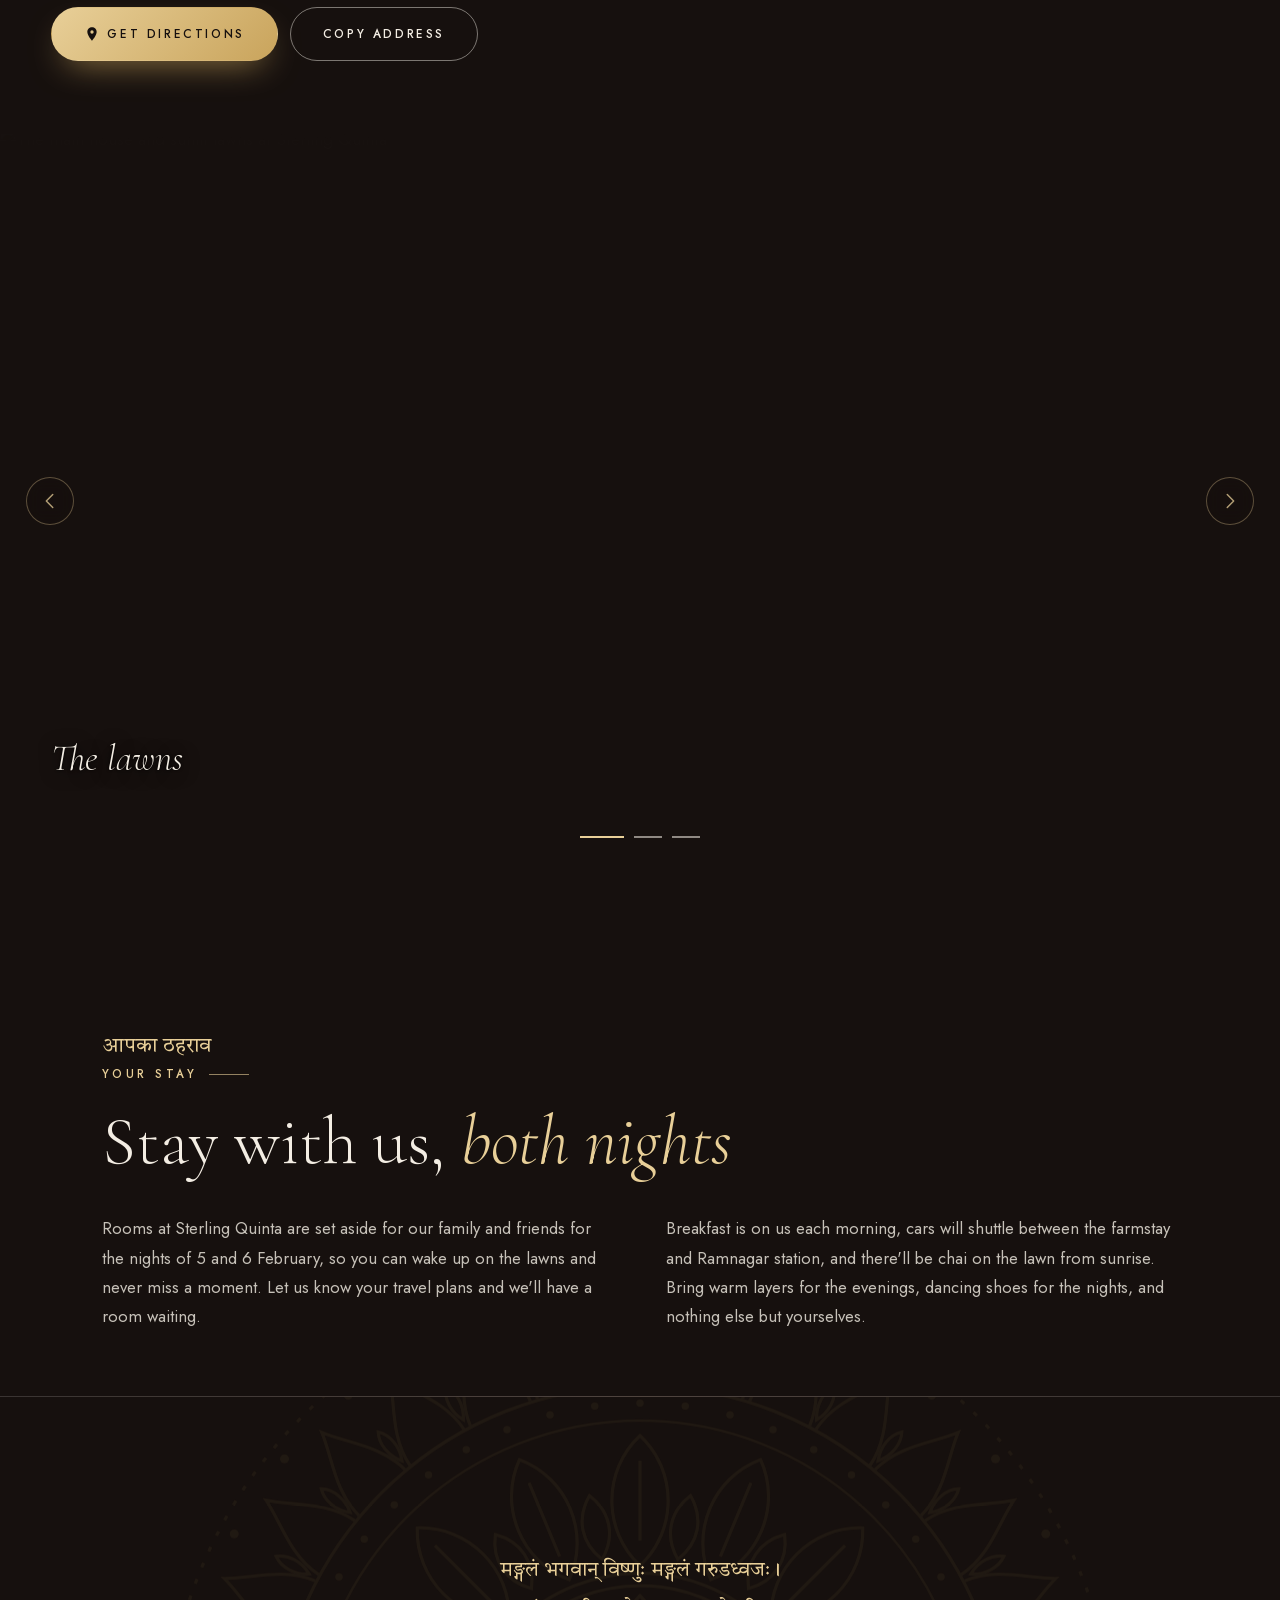
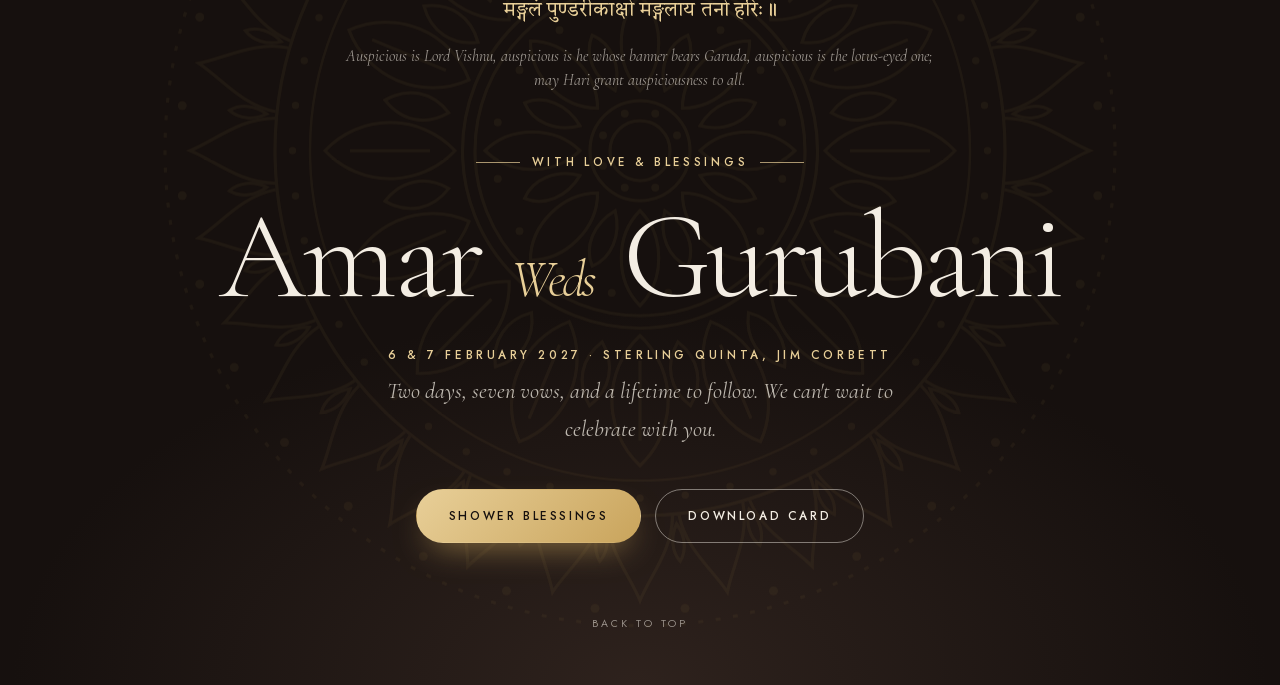
==== commit 71c86d6d: "New haldi picture, watermark trimmed. Co-Authored-By: Claude Fable 5.1 <noreply@anthropic.com>" ====
--- a/index.html
+++ b/index.html
@@ -7,9 +7,9 @@
   <meta name="description" content="Amar Kumar and Gurubani Gulati invite you to their wedding: Haldi &amp; Sangeet on 6 February and Shubh Vivah on 7 February 2027 at Sterling Quinta, Jim Corbett.">
   <meta name="theme-color" content="#16100e">
   <link rel="canonical" href="https://amarkumar.guru/">
-  <link rel="icon" href="assets/img/favicon.svg?v=202610042018" type="image/svg+xml">
-  <link rel="icon" href="assets/img/favicon-32.png?v=202610042018" sizes="32x32" type="image/png">
-  <link rel="apple-touch-icon" href="assets/img/apple-touch-icon.png?v=202610042018">
+  <link rel="icon" href="assets/img/favicon.svg?v=202610042022" type="image/svg+xml">
+  <link rel="icon" href="assets/img/favicon-32.png?v=202610042022" sizes="32x32" type="image/png">
+  <link rel="apple-touch-icon" href="assets/img/apple-touch-icon.png?v=202610042022">
 
   <meta property="og:type" content="website">
   <meta property="og:url" content="https://amarkumar.guru/">
@@ -20,10 +20,10 @@
   <meta property="og:image:height" content="630">
   <meta name="twitter:card" content="summary_large_image">
 
-  <link rel="preload" href="assets/fonts/cormorant-garamond-latin.woff2?v=202610042018" as="font" type="font/woff2" crossorigin>
-  <link rel="preload" href="assets/fonts/cormorant-garamond-italic-latin.woff2?v=202610042018" as="font" type="font/woff2" crossorigin>
-  <link rel="preload" href="assets/fonts/jost-latin.woff2?v=202610042018" as="font" type="font/woff2" crossorigin>
-  <link rel="stylesheet" href="assets/css/style.css?v=202610042018">
+  <link rel="preload" href="assets/fonts/cormorant-garamond-latin.woff2?v=202610042022" as="font" type="font/woff2" crossorigin>
+  <link rel="preload" href="assets/fonts/cormorant-garamond-italic-latin.woff2?v=202610042022" as="font" type="font/woff2" crossorigin>
+  <link rel="preload" href="assets/fonts/jost-latin.woff2?v=202610042022" as="font" type="font/woff2" crossorigin>
+  <link rel="stylesheet" href="assets/css/style.css?v=202610042022">
   <script>
     document.documentElement.classList.add('js');
     // play the opening screen once per visit
@@ -32,7 +32,7 @@
       sessionStorage.setItem('ag-intro', '1');
     } catch (e) {}
   </script>
-  <script src="assets/js/main.js?v=202610042018" defer></script>
+  <script src="assets/js/main.js?v=202610042022" defer></script>
 </head>
 <body>
 
@@ -185,8 +185,8 @@
 
   <section class="entrance" aria-labelledby="entrance-title" data-host>
     <div class="entrance__media" data-speed="0.05" aria-hidden="true">
-      <video class="cine" autoplay muted loop playsinline preload="auto" poster="assets/img/bride-entrance-poster.jpg?v=202610042018">
-        <source src="assets/video/bride-entrance.mp4?v=202610042018" type="video/mp4">
+      <video class="cine" autoplay muted loop playsinline preload="auto" poster="assets/img/bride-entrance-poster.jpg?v=202610042022">
+        <source src="assets/video/bride-entrance.mp4?v=202610042022" type="video/mp4">
       </video>
     </div>
     <div class="wrap entrance__copy reveal">
@@ -214,7 +214,7 @@
     <div class="wrap">
       <div class="pair pair--diag">
       <figure class="pair__side pair__side--groom reveal">
-        <img src="assets/img/groom.jpg?v=202610042018" alt="Amar Kumar, the groom, in a sage sherwani and jasmine garland" loading="lazy" decoding="async">
+        <img src="assets/img/groom.jpg?v=202610042022" alt="Amar Kumar, the groom, in a sage sherwani and jasmine garland" loading="lazy" decoding="async">
         <figcaption class="pair__caption">
           <span class="pair__role pair__role--stack"><span lang="hi">वर</span><span>The Groom</span></span>
           <span class="pair__name">Amar <em>Kumar</em></span>
@@ -228,7 +228,7 @@
       </div>
 
       <figure class="pair__side pair__side--bride reveal">
-        <img src="assets/img/bride.jpg?v=202610042018" alt="Gurubani Gulati, the bride, in a blush pink lehenga" loading="lazy" decoding="async">
+        <img src="assets/img/bride.jpg?v=202610042022" alt="Gurubani Gulati, the bride, in a blush pink lehenga" loading="lazy" decoding="async">
         <figcaption class="pair__caption">
           <span class="pair__role pair__role--stack"><span lang="hi">वधू</span><span>The Bride</span></span>
           <span class="pair__name">Gurubani <em>Gulati</em></span>
@@ -276,7 +276,7 @@
       <div class="wrap events">
         <div class="event event--haldi reveal">
           <div class="event__media">
-            <img src="assets/img/haldi.jpg?v=202610042018" alt="Haldi ceremony — turmeric, marigolds and laughter" loading="lazy" decoding="async">
+            <img src="assets/img/haldi.jpg?v=202610042022" alt="Haldi ceremony — turmeric, marigolds and laughter" loading="lazy" decoding="async">
           </div>
           <p class="event__hindi" lang="hi">हल्दी</p>
           <h4 class="event__name">Haldi</h4>
@@ -296,7 +296,7 @@
         </div>
         <div class="event event--sangeet event--flip reveal">
           <div class="event__media">
-            <img src="assets/img/sangeet.jpg?v=202610042018" alt="Sangeet night — music, dance and celebration" loading="lazy" decoding="async">
+            <img src="assets/img/sangeet.jpg?v=202610042022" alt="Sangeet night — music, dance and celebration" loading="lazy" decoding="async">
           </div>
           <p class="event__hindi" lang="hi">संगीत</p>
           <h4 class="event__name">Sangeet</h4>
@@ -307,15 +307,15 @@
       <p class="save reveal">
         <span>Save the date</span>
         <a class="save__link" href="https://calendar.google.com/calendar/render?action=TEMPLATE&amp;text=Haldi%20%26%20Sangeet%20-%20Amar%20Weds%20Gurubani&amp;dates=20270206/20270207&amp;details=Haldi%20and%20Sangeet%20celebrations%20for%20the%20wedding%20of%20Amar%20Kumar%20and%20Gurubani%20Gulati.%20https%3A//amarkumar.guru/&amp;location=Sterling%20Quinta%20Jim%20Corbett%2C%2089%20Quinta%20Farmstay%2C%20Post%20Bailporkhra%2C%20Village%20Bandarjurha%2C%20Kaladhungi%2C%20Ramnagar%2C%20Uttarakhand%20262401" target="_blank" rel="noopener">Google Calendar</a>
-        <a class="save__link" href="assets/cal/haldi-sangeet.ics?v=202610042018" download>Apple / Outlook</a>
+        <a class="save__link" href="assets/cal/haldi-sangeet.ics?v=202610042022" download>Apple / Outlook</a>
       </p>
     </article>
 
     <article class="day day--two">
       <div class="finale" data-host>
         <div class="finale__media" data-speed="0.05" aria-hidden="true">
-          <video class="cine" autoplay muted loop playsinline preload="auto" poster="assets/img/couple-poster.jpg?v=202610042018">
-            <source src="assets/video/couple.mp4?v=202610042018" type="video/mp4">
+          <video class="cine" autoplay muted loop playsinline preload="auto" poster="assets/img/couple-poster.jpg?v=202610042022">
+            <source src="assets/video/couple.mp4?v=202610042022" type="video/mp4">
           </video>
         </div>
         <div class="wrap finale__top reveal">
@@ -340,7 +340,7 @@
       <p class="save reveal">
         <span>Save the date</span>
         <a class="save__link" href="https://calendar.google.com/calendar/render?action=TEMPLATE&amp;text=Shubh%20Vivah%20-%20Amar%20Weds%20Gurubani&amp;dates=20270207/20270208&amp;details=The%20wedding%20of%20Amar%20Kumar%20and%20Gurubani%20Gulati.%20https%3A//amarkumar.guru/&amp;location=Sterling%20Quinta%20Jim%20Corbett%2C%2089%20Quinta%20Farmstay%2C%20Post%20Bailporkhra%2C%20Village%20Bandarjurha%2C%20Kaladhungi%2C%20Ramnagar%2C%20Uttarakhand%20262401" target="_blank" rel="noopener">Google Calendar</a>
-        <a class="save__link" href="assets/cal/shubh-vivah.ics?v=202610042018" download>Apple / Outlook</a>
+        <a class="save__link" href="assets/cal/shubh-vivah.ics?v=202610042022" download>Apple / Outlook</a>
       </p>
     </article>
   </section>
@@ -435,9 +435,9 @@
 
     <div class="carousel reveal" data-carousel tabindex="0" aria-roledescription="carousel" aria-label="Photos of Sterling Quinta">
       <div class="carousel__track">
-        <figure class="carousel__slide is-active"><img src="assets/img/venue-house.jpg?v=202610042018" alt="The main house and sunlit lawns at Sterling Quinta" loading="lazy" decoding="async"><figcaption>The lawns</figcaption></figure>
-        <figure class="carousel__slide"><img src="assets/img/venue-room.jpg?v=202610042018" alt="A guest room with a wooden ceiling and a garden window" loading="lazy" decoding="async"><figcaption>The rooms</figcaption></figure>
-        <figure class="carousel__slide"><img src="assets/img/venue-dining.jpg?v=202610042018" alt="The dining room with a balcony over the trees" loading="lazy" decoding="async"><figcaption>Dining</figcaption></figure>
+        <figure class="carousel__slide is-active"><img src="assets/img/venue-house.jpg?v=202610042022" alt="The main house and sunlit lawns at Sterling Quinta" loading="lazy" decoding="async"><figcaption>The lawns</figcaption></figure>
+        <figure class="carousel__slide"><img src="assets/img/venue-room.jpg?v=202610042022" alt="A guest room with a wooden ceiling and a garden window" loading="lazy" decoding="async"><figcaption>The rooms</figcaption></figure>
+        <figure class="carousel__slide"><img src="assets/img/venue-dining.jpg?v=202610042022" alt="The dining room with a balcony over the trees" loading="lazy" decoding="async"><figcaption>Dining</figcaption></figure>
       </div>
       <button class="carousel__arrow carousel__arrow--prev" type="button" data-prev aria-label="Previous photo"><svg viewBox="0 0 24 24" aria-hidden="true"><path fill="none" stroke="currentColor" stroke-width="1.6" stroke-linecap="round" stroke-linejoin="round" d="M15 5l-7 7 7 7"/></svg></button>
       <button class="carousel__arrow carousel__arrow--next" type="button" data-next aria-label="Next photo"><svg viewBox="0 0 24 24" aria-hidden="true"><path fill="none" stroke="currentColor" stroke-width="1.6" stroke-linecap="round" stroke-linejoin="round" d="M9 5l7 7-7 7"/></svg></button>
@@ -471,13 +471,13 @@
     <p class="footer__note">Two days, seven vows, and a lifetime to follow. We can't wait to celebrate with you.</p>
     <div class="footer__actions">
       <button class="btn btn--gold" type="button" data-bless>Shower blessings</button>
-      <a class="btn btn--line" href="assets/img/invitation-card.jpg?v=202610042018" download="Amar-Weds-Gurubani-Wedding-Invitation.jpg">Download card</a>
+      <a class="btn btn--line" href="assets/img/invitation-card.jpg?v=202610042022" download="Amar-Weds-Gurubani-Wedding-Invitation.jpg">Download card</a>
     </div>
     <a class="footer__top" href="#top">Back to top</a>
   </div>
 </footer>
 
-<audio class="music" data-music src="assets/audio/theme.m4a?v=202610042018" loop autoplay preload="auto"></audio>
+<audio class="music" data-music src="assets/audio/theme.m4a?v=202610042022" loop autoplay preload="auto"></audio>
 
 <div class="toast" role="status" aria-live="polite"></div>
 
